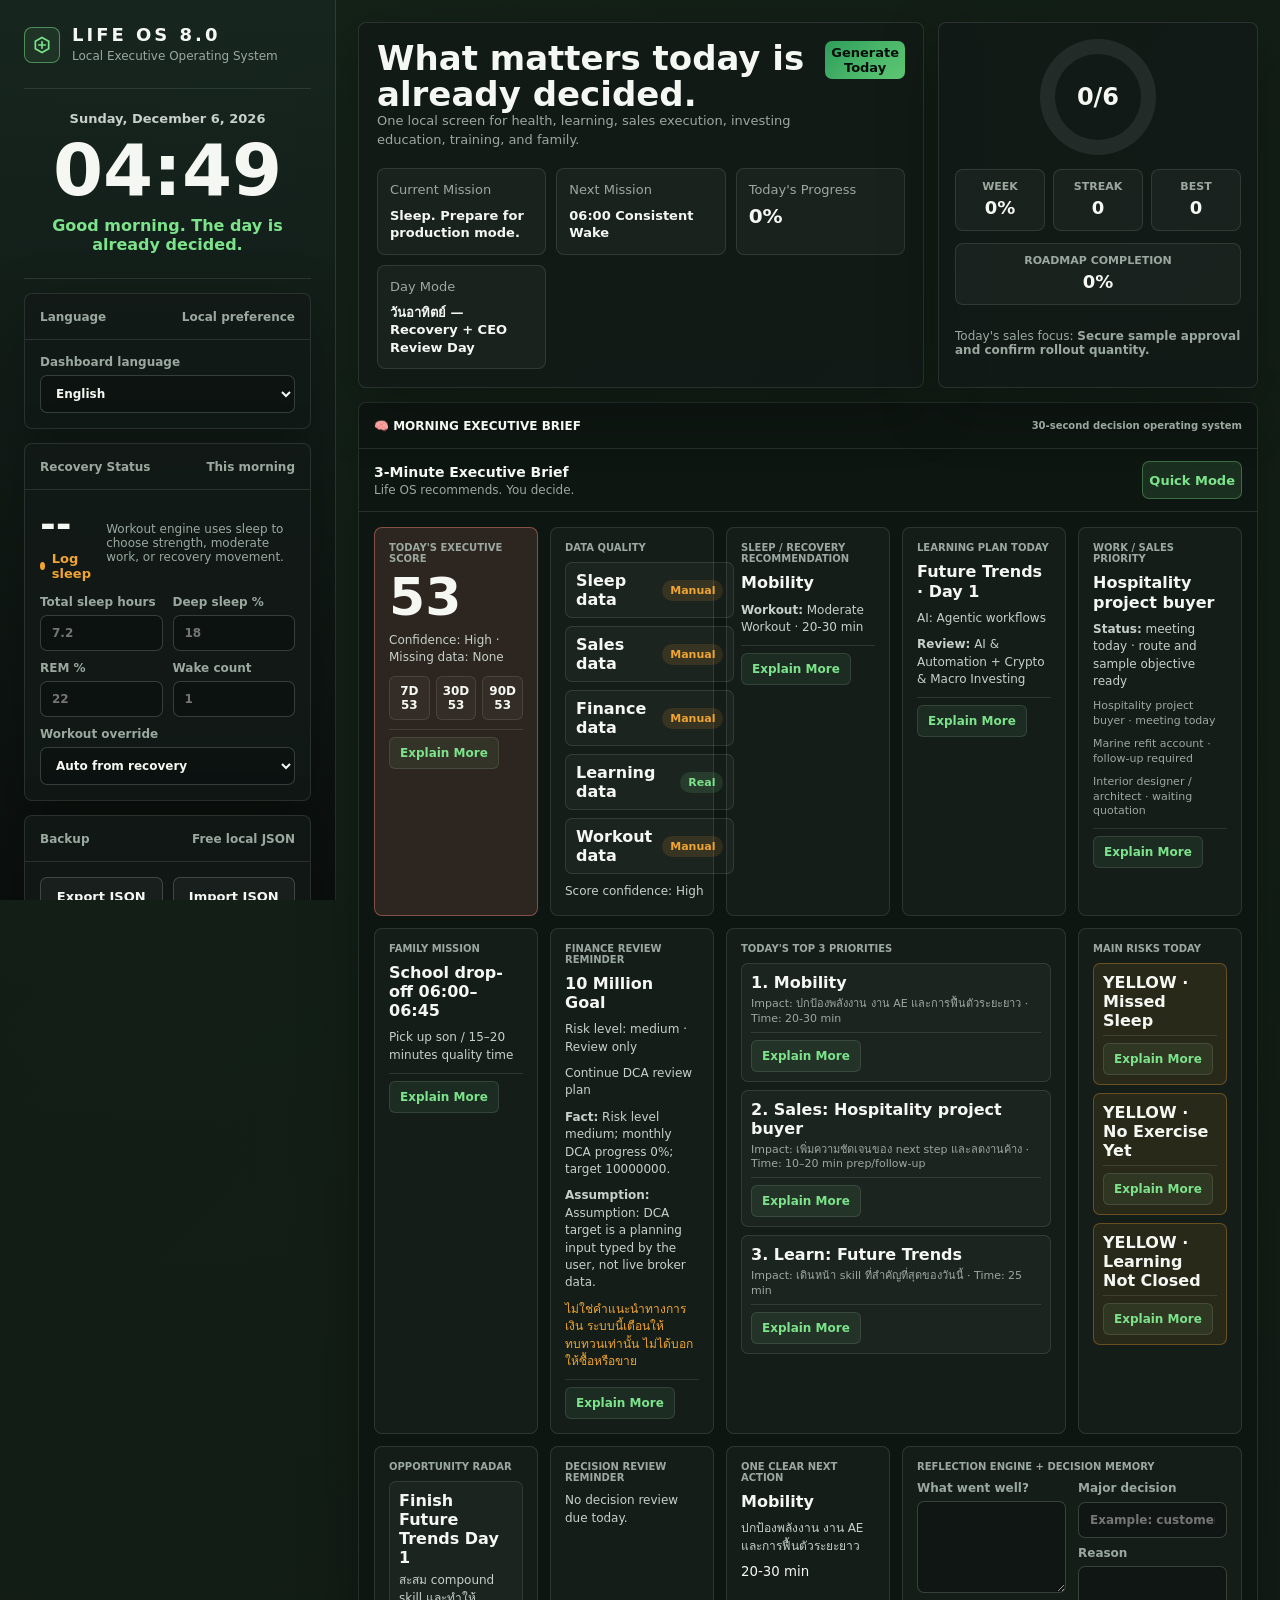
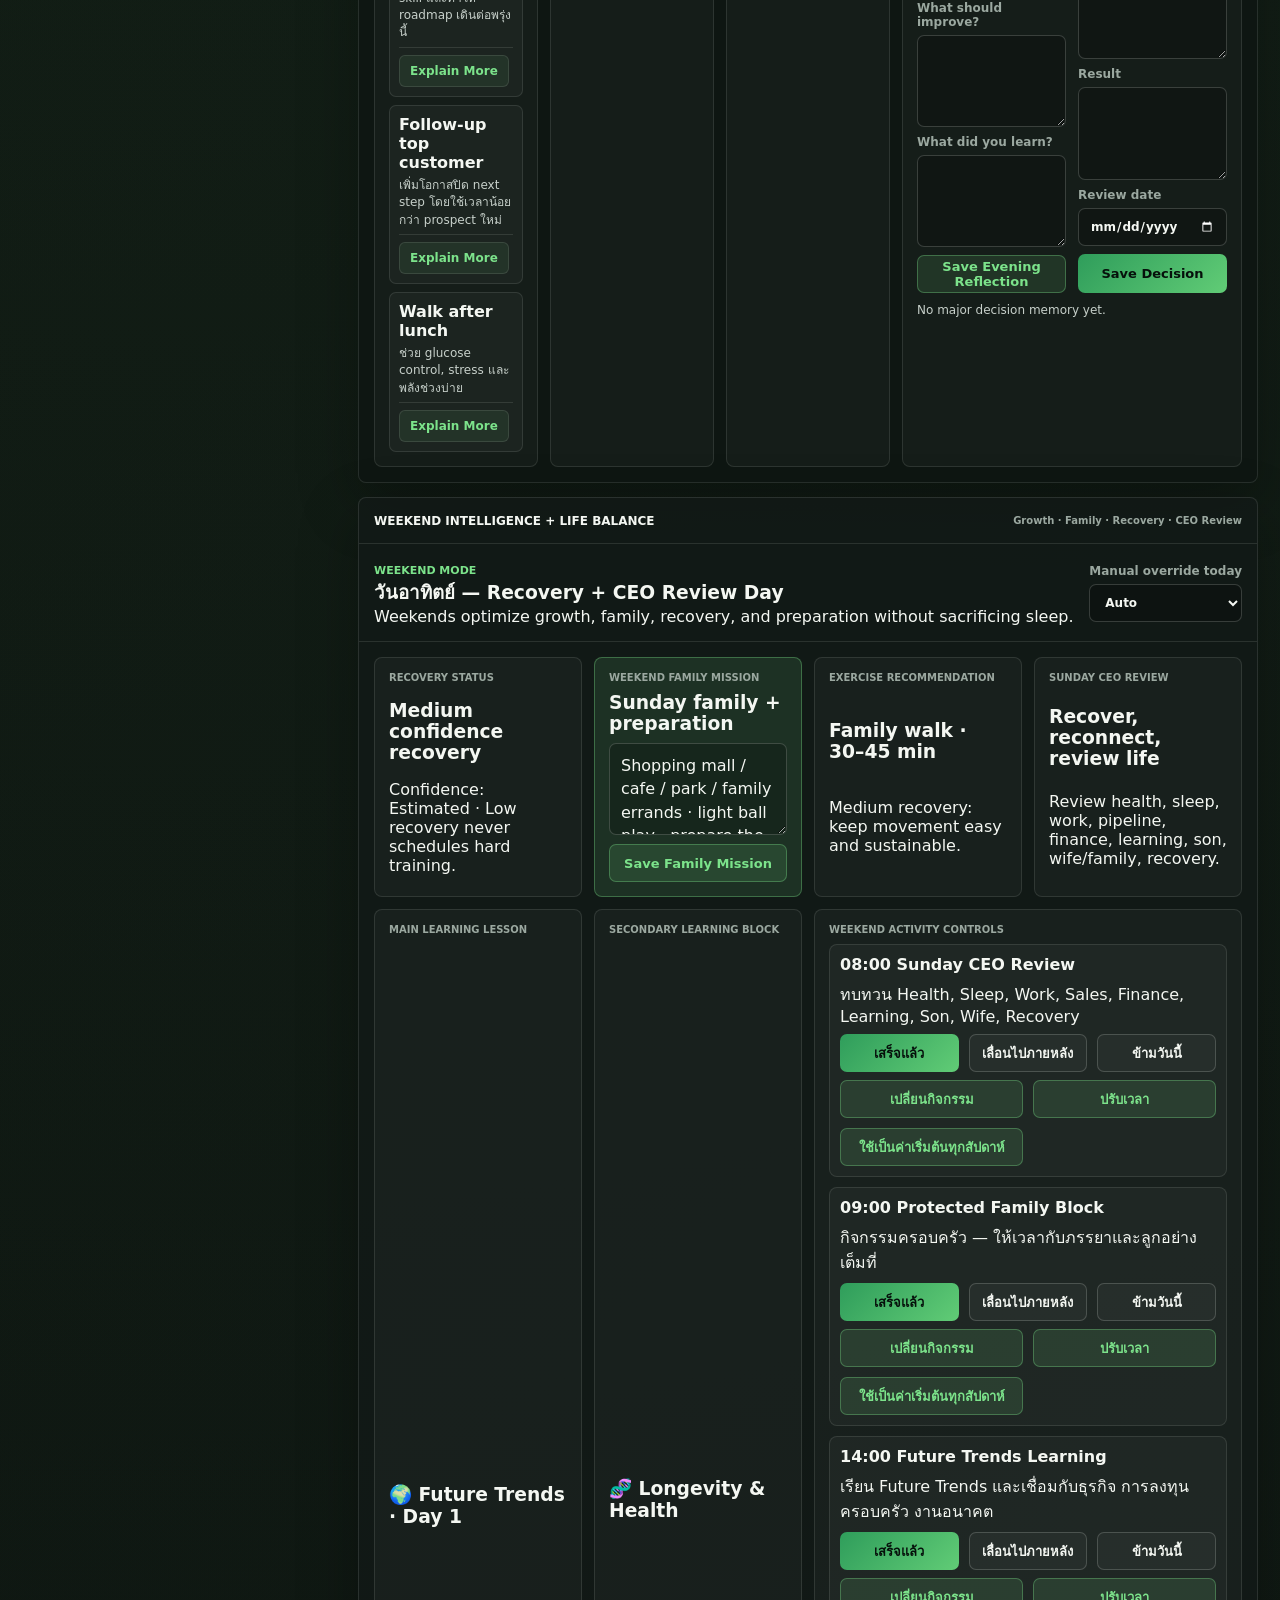
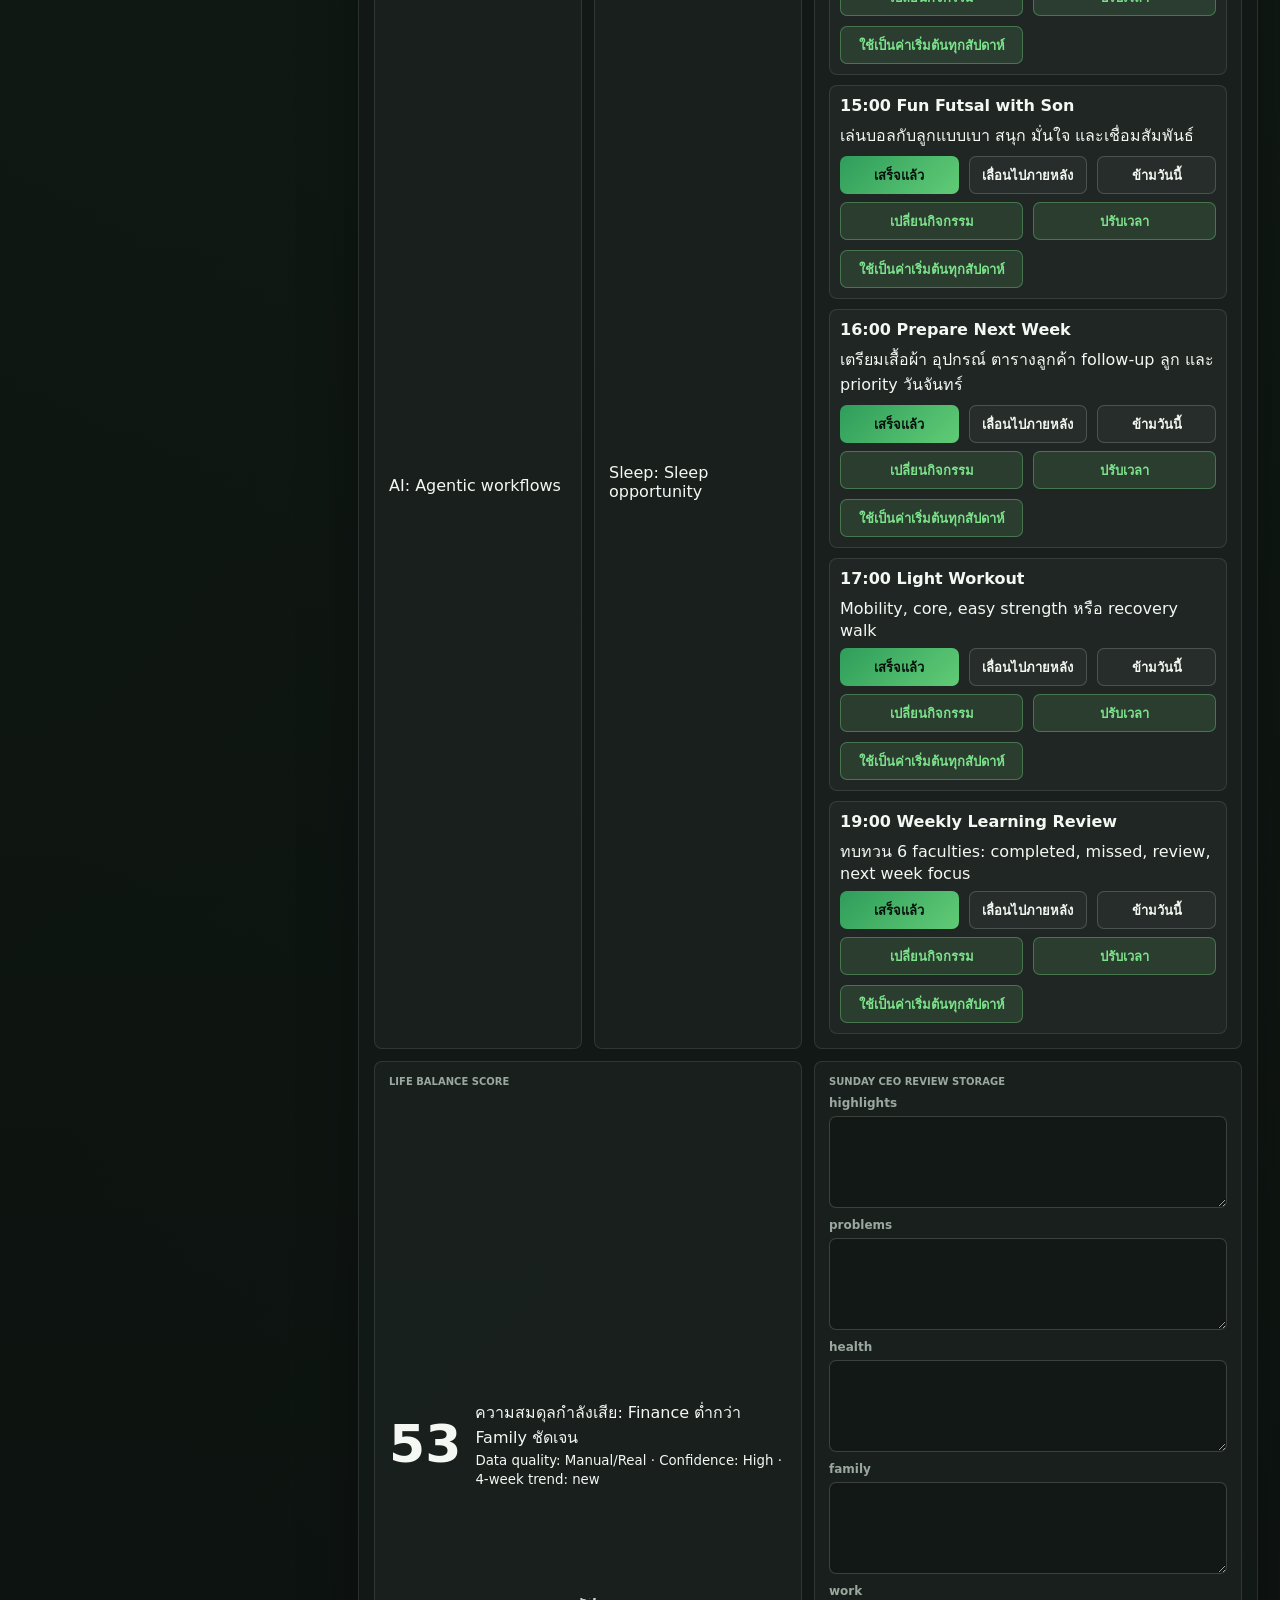
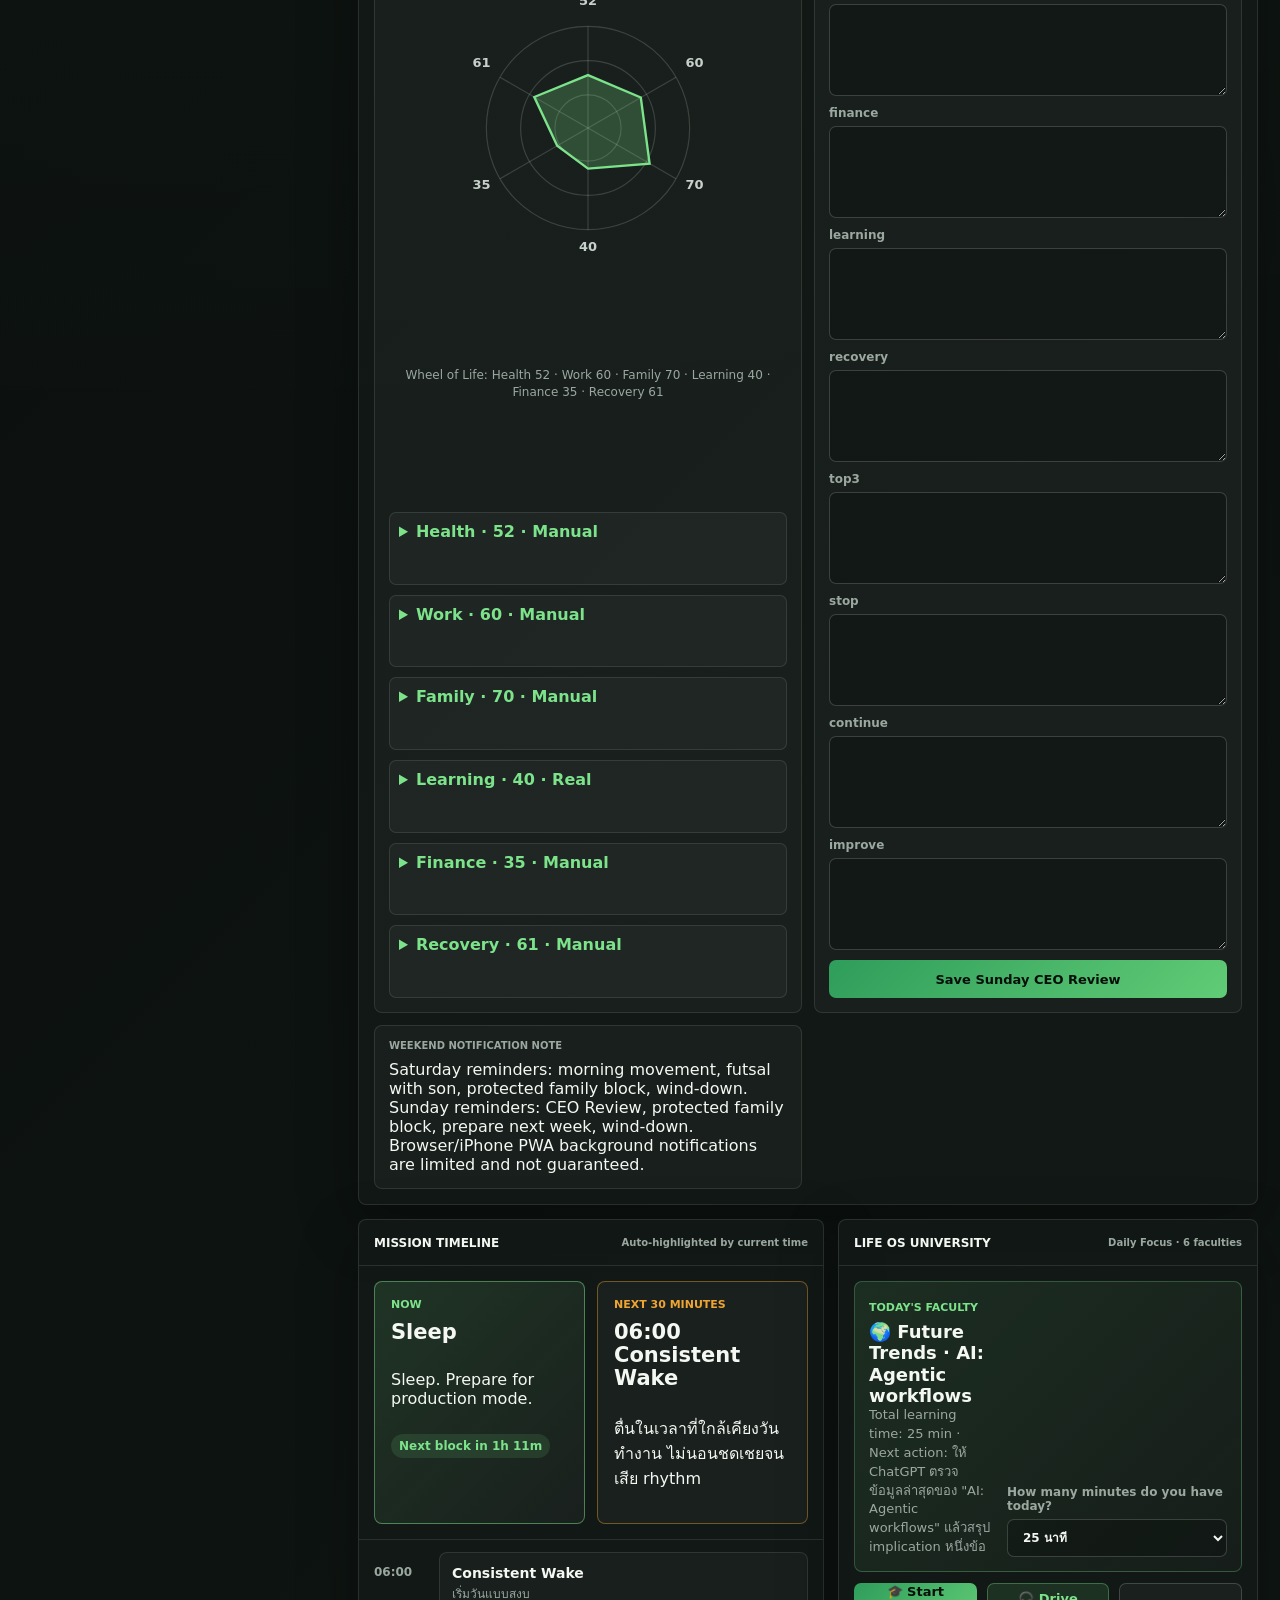
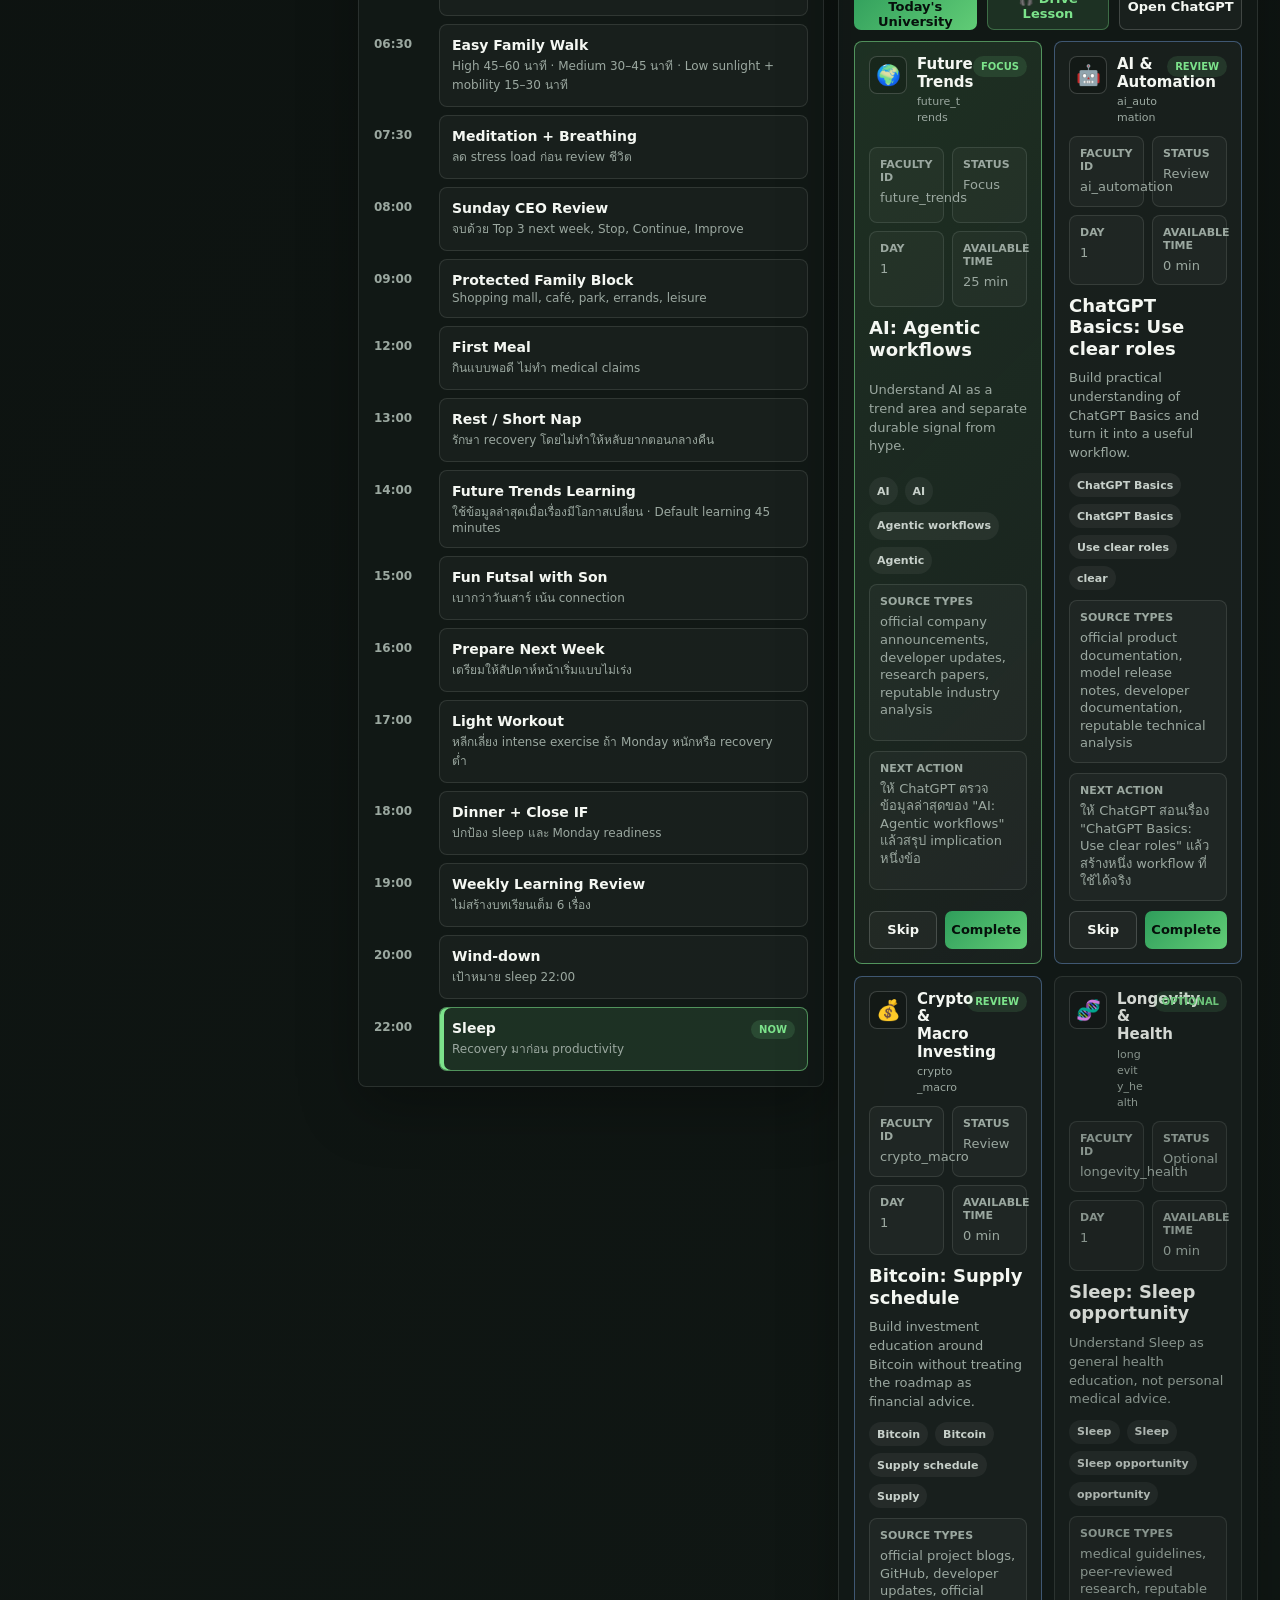
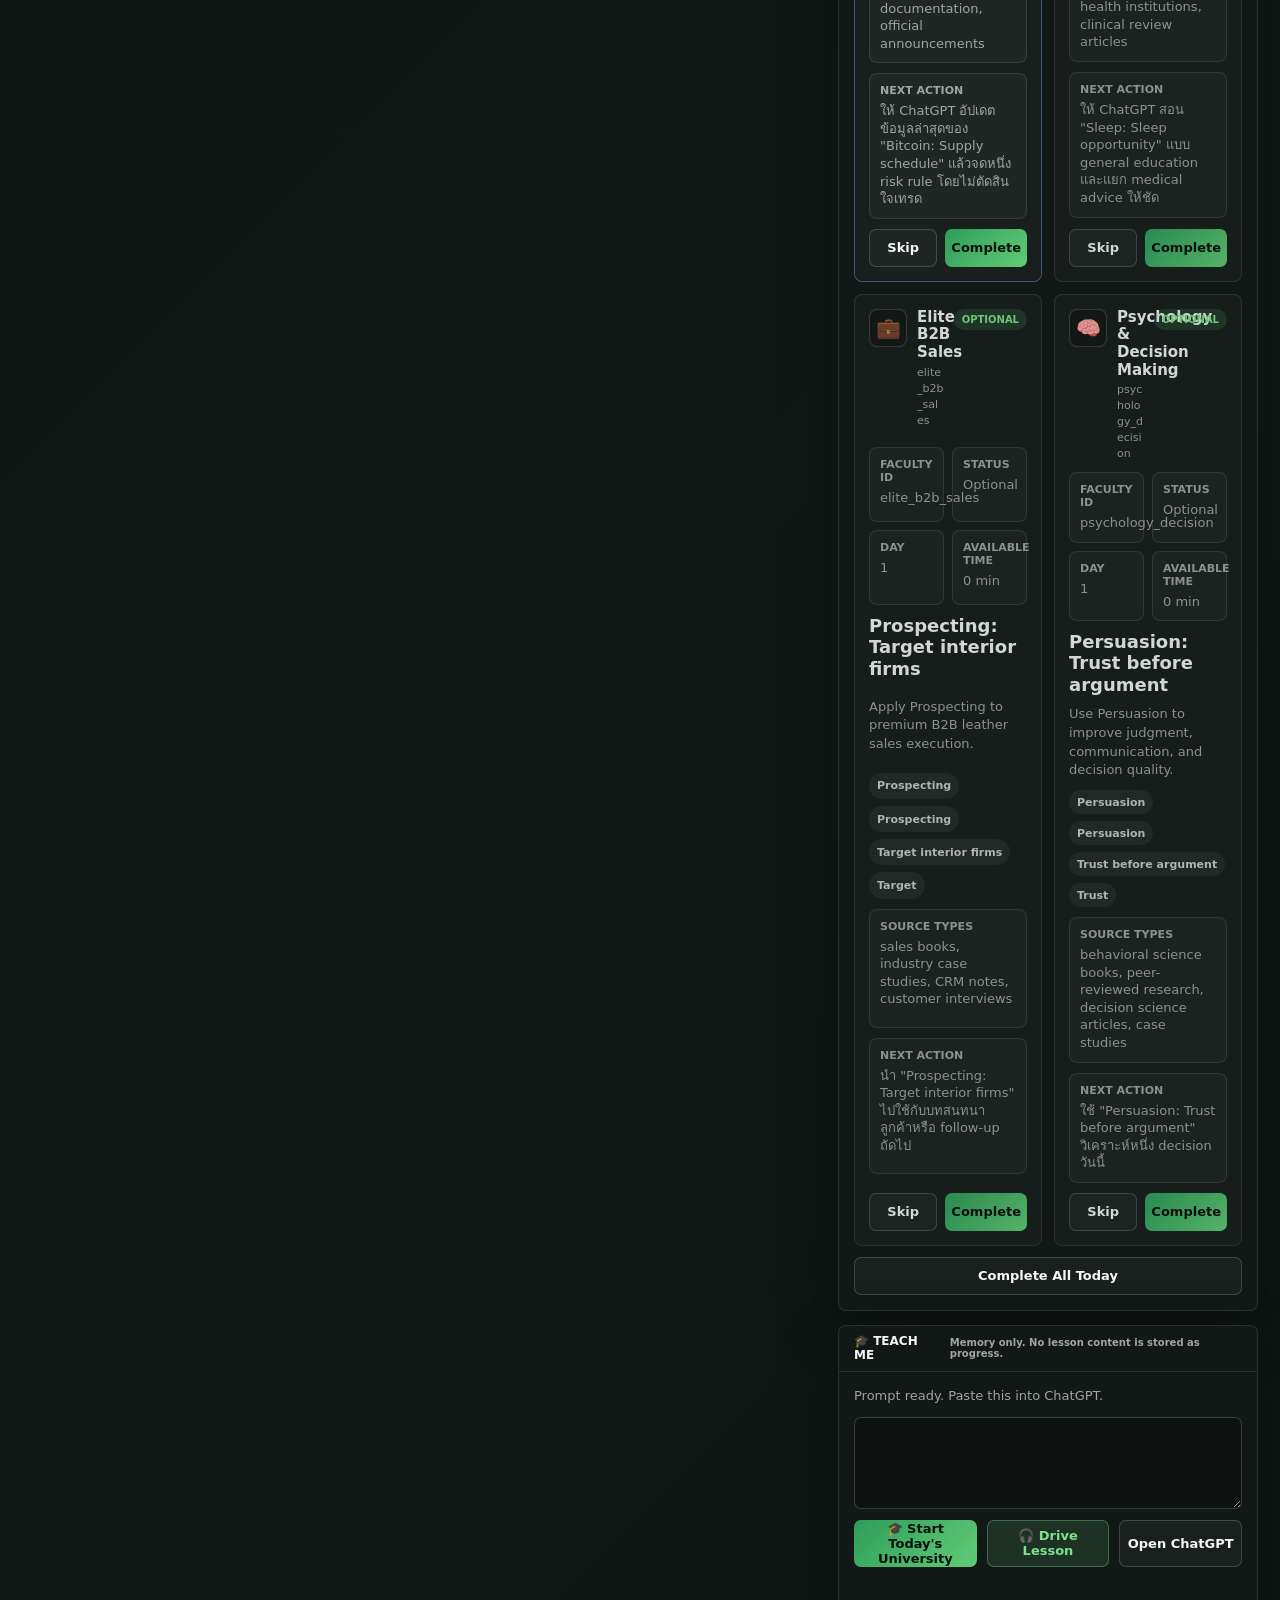
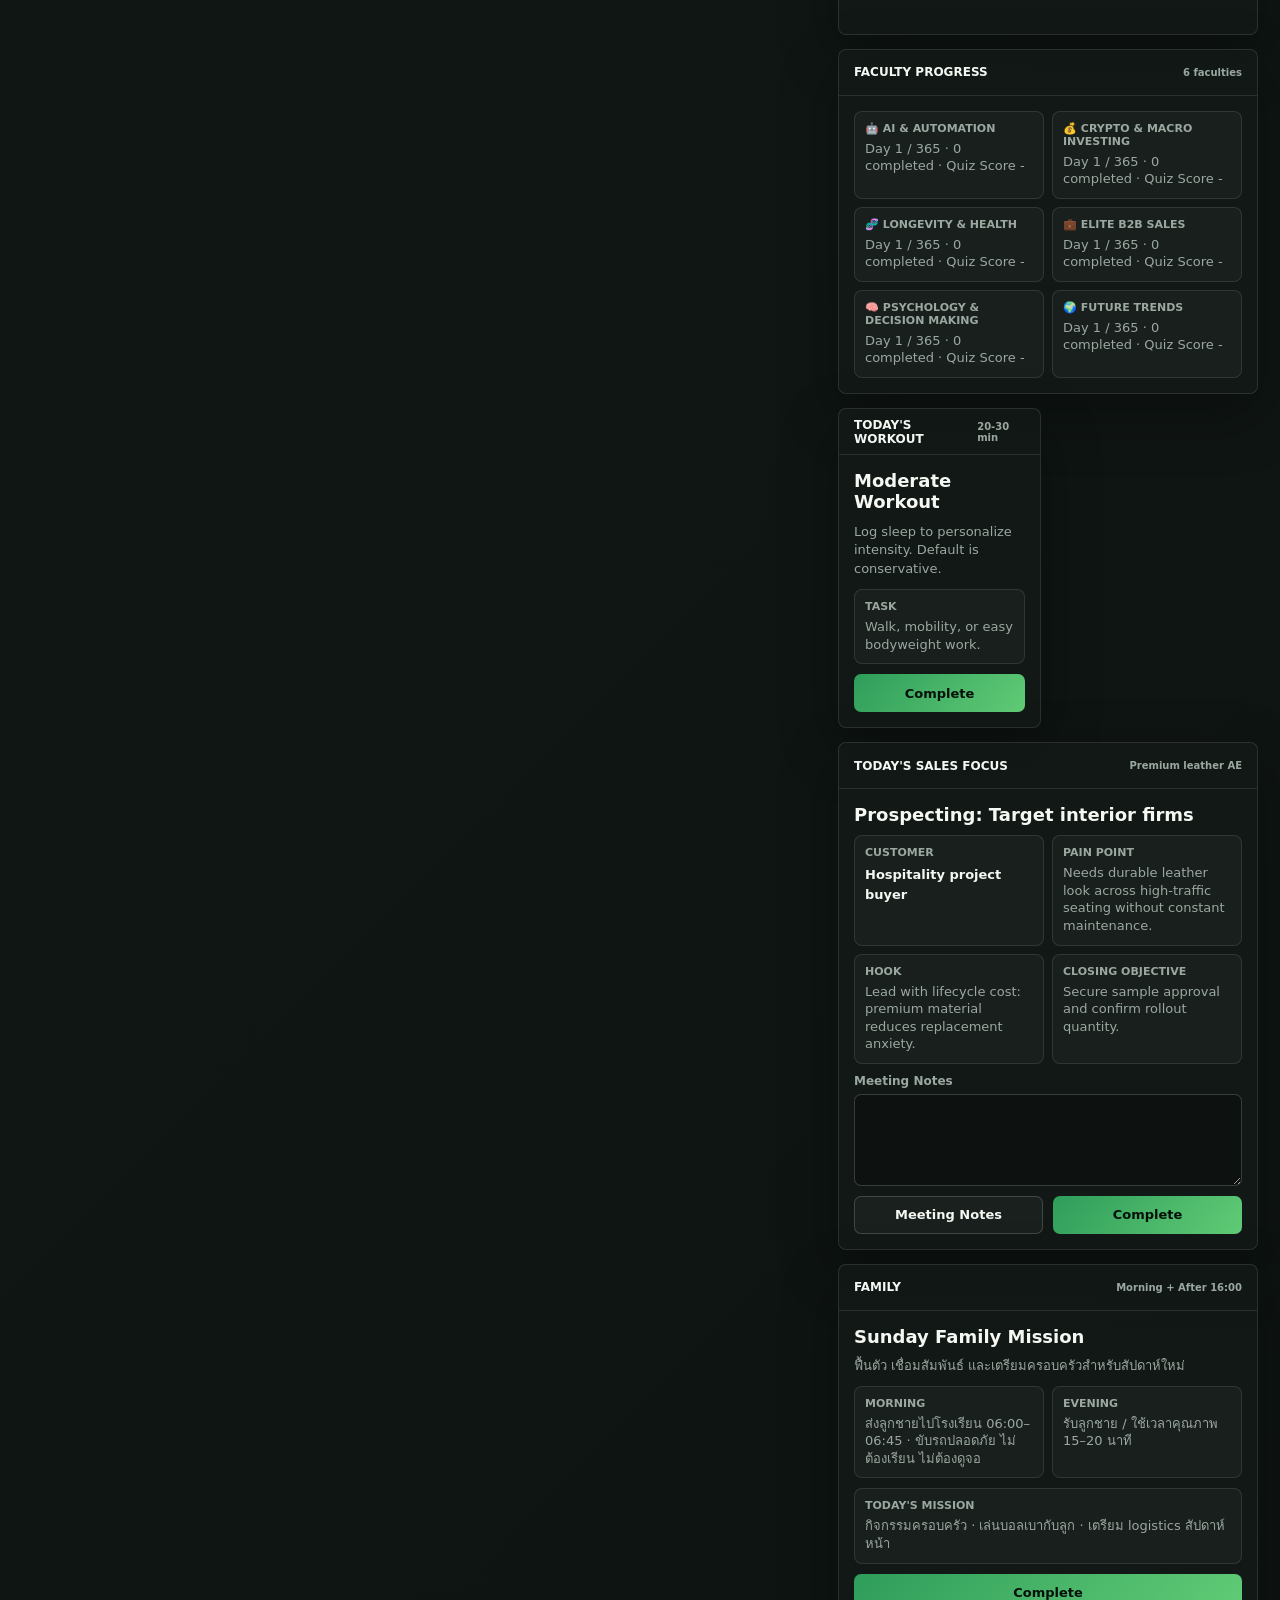
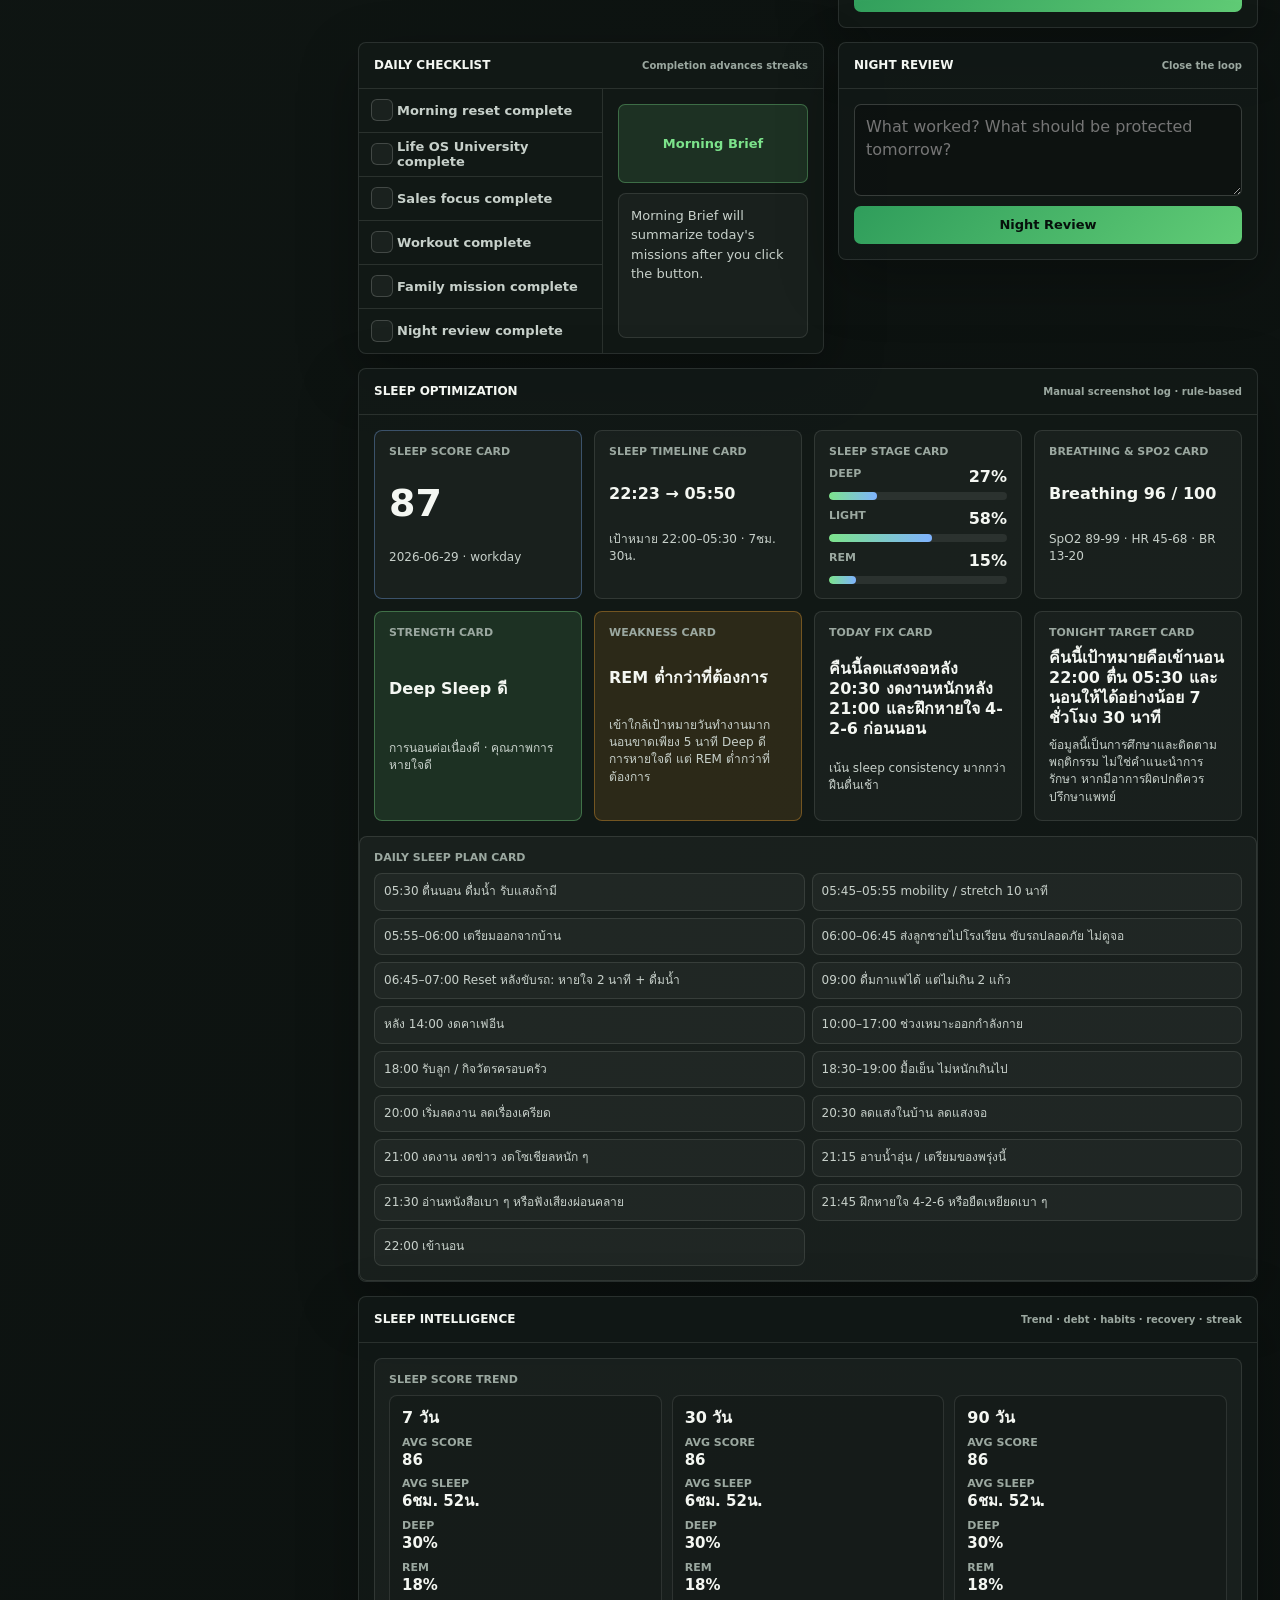
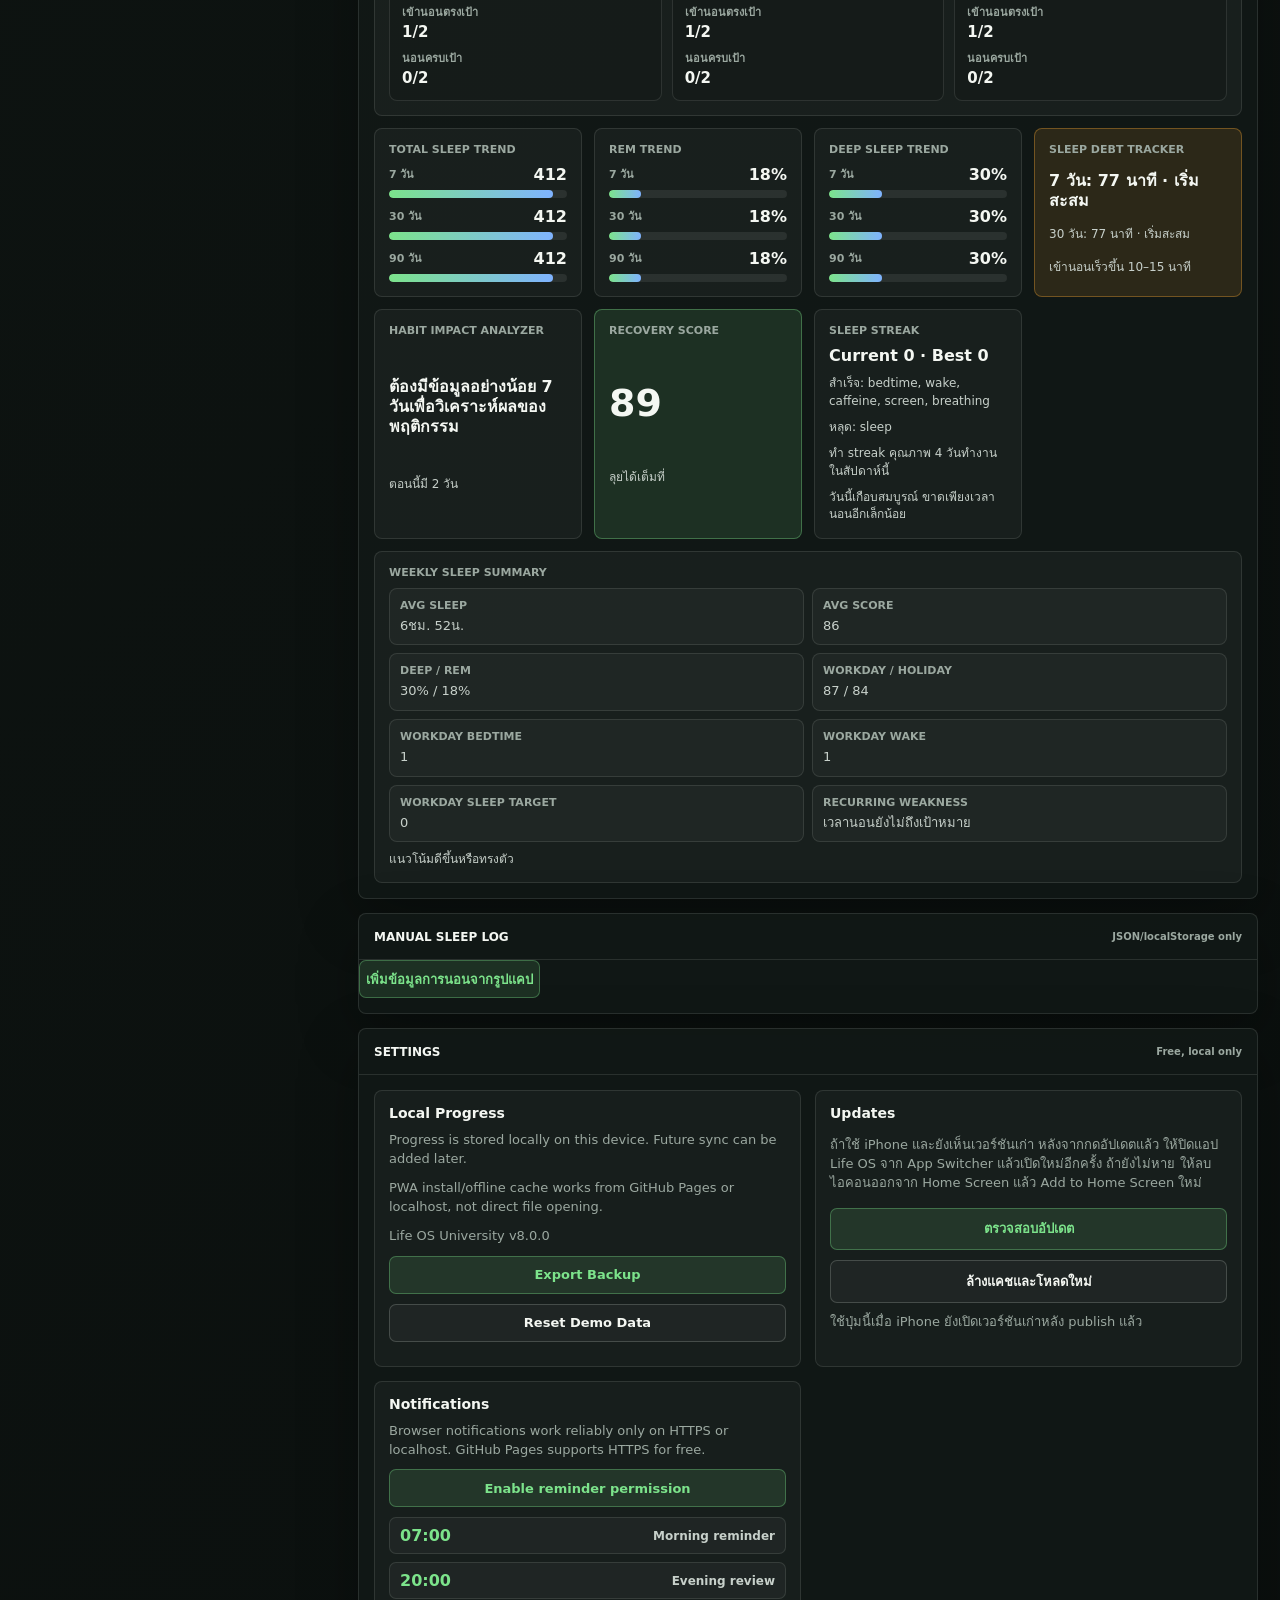
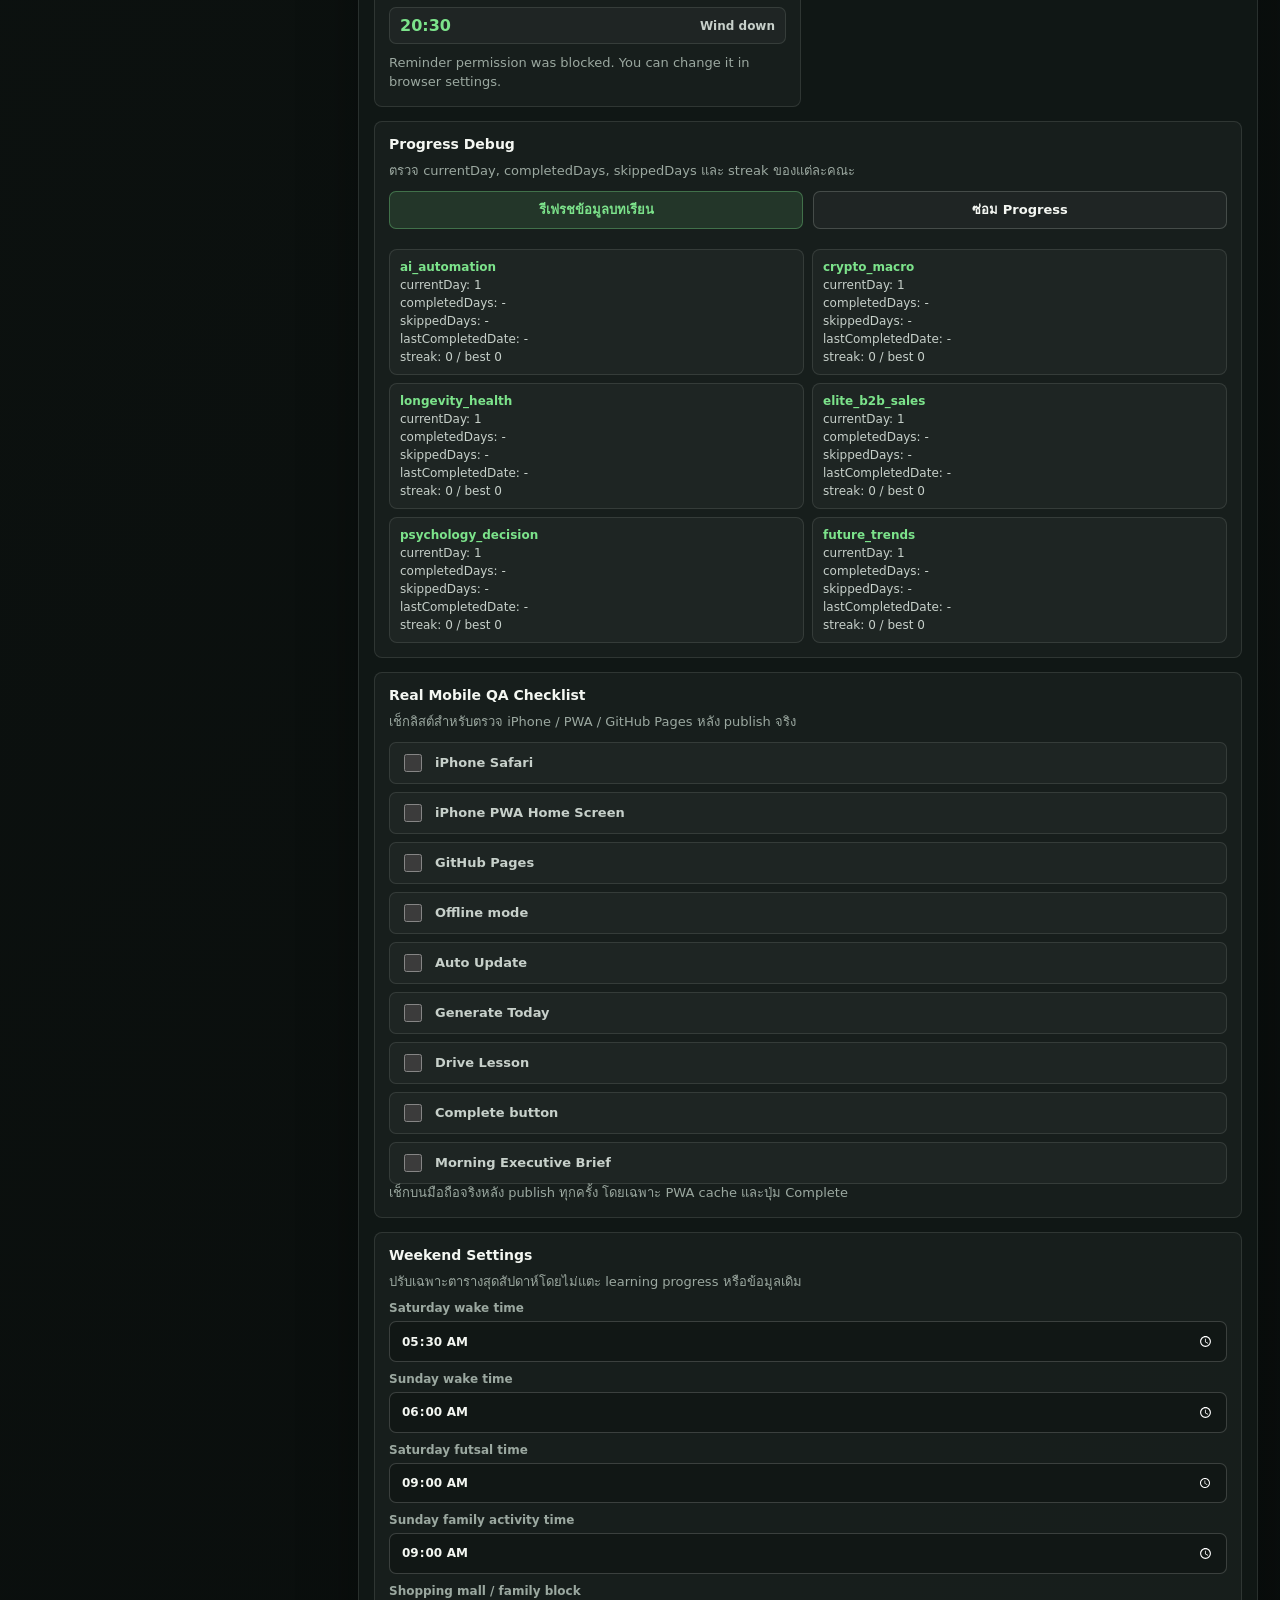
==== index.html @ 13fe34d0 "v8.0.0" ====
<!doctype html>
<html lang="en">
<head>
  <meta charset="utf-8">
  <meta name="viewport" content="width=device-width, initial-scale=1">
  <meta name="theme-color" content="#090d0c">
  <meta name="mobile-web-app-capable" content="yes">
  <meta name="apple-mobile-web-app-capable" content="yes">
  <meta name="apple-mobile-web-app-status-bar-style" content="black-translucent">
  <meta name="apple-mobile-web-app-title" content="Life OS">
  <title>Life OS University 8.0</title>
  <link rel="icon" href="data:image/svg+xml,%3Csvg xmlns='http://www.w3.org/2000/svg' viewBox='0 0 32 32'%3E%3Crect width='32' height='32' rx='7' fill='%23090d0c'/%3E%3Cpath d='M16 7l9 5v8l-9 5-9-5v-8l9-5z' fill='none' stroke='%237ce38b' stroke-width='2'/%3E%3Cpath d='M16 12v8M12 16h8' stroke='%237ce38b' stroke-width='2' stroke-linecap='round'/%3E%3C/svg%3E">
  <link rel="manifest" href="manifest.webmanifest">
  <link rel="apple-touch-icon" href="assets/icons/icon-192.png">
  <link rel="stylesheet" href="styles/main.css">
</head>
<body>
  <div class="update-banner hidden" id="updateBanner" role="status" aria-live="polite">
    <div>
      <strong data-i18n="updateAvailableTitle">มีเวอร์ชันใหม่ของ Life OS พร้อมใช้งาน</strong>
      <p id="updateBannerNotes">Life OS update is ready.</p>
    </div>
    <div class="update-actions">
      <button class="primary-btn" id="updateNowBtn" type="button" data-i18n="updateNow">อัปเดตตอนนี้</button>
      <button class="ghost-btn" id="updateLaterBtn" type="button" data-i18n="updateLater">ภายหลัง</button>
    </div>
  </div>

  <header class="mobile-topbar" aria-label="Mobile command bar">
    <a class="mobile-brand" href="#todayTop" aria-label="Life OS top">
      <strong id="mobileTime">--:--</strong>
      <span id="mobileStatus">Today Status</span>
    </a>
    <button class="primary-btn" id="mobileGenerateBtn" type="button" data-i18n="generateToday">Generate Today</button>
  </header>

  <div class="app">
    <aside class="sidebar">
      <div class="brand">
        <div class="mark" aria-hidden="true">
          <svg width="20" height="20" viewBox="0 0 24 24" fill="none">
            <path d="M12 3 20 7.5v9L12 21l-8-4.5v-9L12 3Z" stroke="currentColor" stroke-width="2"/>
            <path d="M12 8v8M8 12h8" stroke="currentColor" stroke-width="2" stroke-linecap="round"/>
          </svg>
        </div>
        <div>
          <h1>LIFE OS 8.0</h1>
          <span data-i18n="brandSubtitle">Local Executive Operating System</span>
        </div>
      </div>

      <section class="clock" aria-label="Current time">
        <div class="date" id="dateText">Today</div>
        <div class="time" id="timeText">--:--</div>
        <div class="greeting" id="greetingText">Good morning.</div>
      </section>

      <section class="side-card">
        <div class="card-head"><span data-i18n="languageTitle">Language</span><span data-i18n="localPreference">Local preference</span></div>
        <div class="side-body">
          <label><span data-i18n="languageLabel">Dashboard language</span>
            <select id="languageSelect">
              <option value="en">English</option>
              <option value="th">ไทย</option>
            </select>
          </label>
        </div>
      </section>

      <section class="side-card">
        <div class="card-head"><span data-i18n="recoveryStatus">Recovery Status</span><span data-i18n="thisMorning">This morning</span></div>
        <div class="side-body">
          <div class="recovery-grid">
            <div>
              <div class="score-xl"><span id="sleepScore">--</span><small id="sleepScoreSmall"></small></div>
              <strong id="recoveryLabel" class="status-dot unknown">Log sleep</strong>
            </div>
            <div class="small-muted" data-i18n="recoveryHelp">Workout engine uses sleep to choose strength, moderate work, or recovery movement.</div>
          </div>

          <form class="sleep-form" id="sleepForm">
            <label><span data-i18n="totalSleepHours">Total sleep hours</span>
              <input id="sleepHours" type="number" min="0" max="14" step="0.1" placeholder="7.2">
            </label>
            <label><span data-i18n="deepSleep">Deep sleep %</span>
              <input id="deepSleep" type="number" min="0" max="100" step="1" placeholder="18">
            </label>
            <label><span data-i18n="remSleep">REM %</span>
              <input id="remSleep" type="number" min="0" max="100" step="1" placeholder="22">
            </label>
            <label><span data-i18n="wakeCount">Wake count</span>
              <input id="wakeCount" type="number" min="0" max="20" step="1" placeholder="1">
            </label>
            <label class="wide"><span data-i18n="workoutOverride">Workout override</span>
              <select id="workoutOverride">
                <option value="auto" data-i18n="autoRecovery">Auto from recovery</option>
                <option value="high" data-i18n="forceStrength">Force strength</option>
                <option value="medium" data-i18n="forceModerate">Force moderate</option>
                <option value="poor" data-i18n="forceRecovery">Force recovery walk</option>
              </select>
            </label>
          </form>
        </div>
      </section>

      <section class="side-card">
        <div class="card-head"><span data-i18n="backup">Backup</span><span data-i18n="freeLocalJson">Free local JSON</span></div>
        <div class="side-body">
          <div class="backup-row">
            <button class="ghost-btn" id="exportBtn" type="button" data-i18n="exportJson">Export JSON</button>
            <button class="ghost-btn" id="importBtn" type="button" data-i18n="importJson">Import JSON</button>
          </div>
          <textarea id="backupBox" spellcheck="false" placeholder="Export appears here. Paste backup JSON here to import."></textarea>
        </div>
      </section>
    </aside>

    <main class="main" id="todayTop">
      <section class="top-shell" id="progressSection">
        <div class="panel hero-panel">
          <div class="hero-head">
            <div>
              <h2 data-i18n="heroTitle">What matters today is already decided.</h2>
              <p data-i18n="heroSubtitle">One local screen for health, learning, sales execution, investing education, training, and family.</p>
            </div>
            <button class="primary-btn" id="generateTodayBtn" type="button" data-i18n="generateToday">Generate Today</button>
          </div>

          <div class="mission-grid">
            <div class="metric">
              <p data-i18n="currentMission">Current Mission</p>
              <strong id="currentMission">Loading current mission</strong>
            </div>
            <div class="metric">
              <p data-i18n="nextMission">Next Mission</p>
              <strong id="nextMission">Loading next mission</strong>
            </div>
            <div class="metric">
              <p data-i18n="todaysProgress">Today's Progress</p>
              <b id="progressToday">0%</b>
            </div>
            <div class="metric">
              <p>Day Mode</p>
              <strong id="dayModeBadge">Production Mode</strong>
            </div>
          </div>
        </div>

        <div class="panel progress-panel">
          <div class="ring" id="progressRing" style="--progress:0deg"><strong id="dailyScore">0/8</strong></div>
          <div class="stat-strip">
            <div class="stat"><span data-i18n="week">Week</span><b id="weeklyScore">0%</b></div>
            <div class="stat"><span data-i18n="streak">Streak</span><b id="currentStreak">0</b></div>
            <div class="stat"><span data-i18n="best">Best</span><b id="longestStreak">0</b></div>
          </div>
          <div class="stat"><span data-i18n="roadmapCompletion">Roadmap Completion</span><b id="completionPct">0%</b></div>
          <p class="small-muted"><span data-i18n="todaysSalesFocusPrefix">Today's sales focus:</span> <strong id="todayFocus">Generate today to define the objective.</strong></p>
        </div>
      </section>

      <section class="executive-brief-section" id="executiveSection">
        <section class="panel executive-panel">
          <div class="panel-title">
            <span>🧠 Morning Executive Brief</span>
            <small>30-second decision operating system</small>
          </div>
          <div id="executiveBrief"></div>
        </section>
      </section>

      <section class="weekend-dashboard" id="weekendSection">
        <section class="panel wide">
          <div class="panel-title">
            <span>Weekend Intelligence + Life Balance</span>
            <small>Growth · Family · Recovery · CEO Review</small>
          </div>
          <div id="weekendDashboard"></div>
        </section>
      </section>

      <section class="grid" id="nowSection">
        <section class="panel">
          <div class="panel-title"><span data-i18n="missionTimeline">Mission Timeline</span><small data-i18n="autoHighlighted">Auto-highlighted by current time</small></div>
          <div class="now-next">
          <article class="action-tile now">
              <span class="eyebrow" data-i18n="now">NOW</span>
              <b id="nowTitle">Loading current block</b>
              <p id="nowDetail">The dashboard updates every minute.</p>
              <span class="countdown" id="nowCountdown">Next block soon</span>
            </article>
            <article class="action-tile next">
              <span class="eyebrow" data-i18n="next30">NEXT 30 MINUTES</span>
              <b id="nextTitle">Loading next task</b>
              <p id="nextDetail">Upcoming transition appears here.</p>
            </article>
          </div>
          <div class="schedule" id="scheduleList"></div>
        </section>

        <section class="modules" id="learnSection">
          <article class="panel lesson-card wide" id="universityCard"></article>
          <article class="panel lesson-card wide" id="teachMeCard"></article>
          <article class="panel lesson-card wide" id="facultiesCard"></article>
          <article class="panel workout-card" id="workoutCard"></article>
          <article class="panel sales-card wide" id="salesCard"></article>
          <article class="panel family-card wide" id="familyCard"></article>
        </section>
      </section>

      <section class="grid" style="margin-top:14px">
        <section class="panel">
          <div class="panel-title"><span data-i18n="dailyChecklist">Daily Checklist</span><small data-i18n="completionAdvances">Completion advances streaks</small></div>
          <div class="checklist">
            <div class="checks" id="checklist"></div>
            <div class="review-panel">
              <button class="soft-btn" id="morningBriefBtn" type="button" data-i18n="morningBrief">Morning Brief</button>
              <div class="brief-output" id="briefOutput"></div>
            </div>
          </div>
        </section>

        <section class="panel">
          <div class="panel-title"><span data-i18n="nightReview">Night Review</span><small data-i18n="closeLoop">Close the loop</small></div>
          <div class="review-panel">
            <textarea id="nightReviewText" placeholder="What worked? What should be protected tomorrow?"></textarea>
            <button class="primary-btn" id="nightReviewBtn" type="button" data-i18n="nightReview">Night Review</button>
          </div>
        </section>
      </section>

      <section class="sleep-dashboard" id="sleepSection">
        <section class="panel sleep-panel wide">
          <div class="panel-title">
            <span>Sleep Optimization</span>
            <small>Manual screenshot log · rule-based</small>
          </div>
          <div id="sleepOptimization"></div>
        </section>

        <section class="panel sleep-panel wide">
          <div class="panel-title">
            <span>Sleep Intelligence</span>
            <small>Trend · debt · habits · recovery · streak</small>
          </div>
          <div id="sleepIntelligence"></div>
        </section>

        <section class="panel sleep-panel wide">
          <div class="panel-title">
            <span>Manual Sleep Log</span>
            <small>JSON/localStorage only</small>
          </div>
          <button class="soft-btn" id="toggleSleepLogForm" type="button">เพิ่มข้อมูลการนอนจากรูปแคป</button>
          <div id="sleepLogFormWrap" class="sleep-log-form-wrap"></div>
        </section>
      </section>

      <section class="grid settings-grid-wrap" id="settingsSection">
        <section class="panel">
          <div class="panel-title"><span data-i18n="settings">Settings</span><small data-i18n="freeLocalOnly">Free, local only</small></div>
          <div class="settings-grid">
            <div class="setting-card">
              <strong data-i18n="localProgress">Local Progress</strong>
              <p data-i18n="localProgressNote">Progress is stored locally on this device. Future sync can be added later.</p>
              <p class="small-muted" id="pwaStatus">PWA status will appear here.</p>
              <p class="small-muted" id="appVersionText">Life OS University v--</p>
              <button class="soft-btn" id="exportLocalStorageBtn" type="button">Export Backup</button>
              <button class="ghost-btn" id="resetDemoDataBtn" type="button">Reset Demo Data</button>
              <p class="small-muted" id="settingsActionStatus"></p>
            </div>
            <div class="setting-card">
              <strong data-i18n="updates">Updates</strong>
              <p data-i18n="iphoneUpdateHelp">ถ้าใช้ iPhone และยังเห็นเวอร์ชันเก่า หลังจากกดอัปเดตแล้ว ให้ปิดแอป Life OS จาก App Switcher แล้วเปิดใหม่อีกครั้ง ถ้ายังไม่หาย ให้ลบไอคอนออกจาก Home Screen แล้ว Add to Home Screen ใหม่</p>
              <button class="soft-btn" id="checkUpdateBtn" type="button" data-i18n="checkUpdates">ตรวจสอบอัปเดต</button>
              <button class="ghost-btn" id="forceFreshBtn" type="button" data-i18n="forceFreshReload">ล้างแคชและโหลดใหม่</button>
              <p class="small-muted" data-i18n="forceFreshHint">ใช้ปุ่มนี้เมื่อ iPhone ยังเปิดเวอร์ชันเก่าหลัง publish แล้ว</p>
              <p class="small-muted" id="updateStatusText"></p>
            </div>
            <div class="setting-card">
              <strong data-i18n="notifications">Notifications</strong>
              <p data-i18n="notificationHttpsNote">Browser notifications work reliably only on HTTPS or localhost. GitHub Pages supports HTTPS for free.</p>
              <button class="soft-btn" id="notificationPermissionBtn" type="button" data-i18n="enableReminderPermission">Enable reminder permission</button>
              <div class="notification-times">
                <span><b>07:00</b> <em data-i18n="morningReminder">Morning reminder</em></span>
                <span><b>20:00</b> <em data-i18n="eveningReviewReminder">Evening review</em></span>
                <span><b>20:30</b> <em data-i18n="windDownReminder">Wind down</em></span>
              </div>
              <p class="small-muted" id="notificationStatus"></p>
            </div>
            <div class="setting-card progress-debug-card">
              <strong>Progress Debug</strong>
              <p class="small-muted">ตรวจ currentDay, completedDays, skippedDays และ streak ของแต่ละคณะ</p>
              <div class="button-row">
                <button class="soft-btn" id="refreshLessonDataBtn" type="button">รีเฟรชข้อมูลบทเรียน</button>
                <button class="ghost-btn" id="repairProgressBtn" type="button">ซ่อม Progress</button>
              </div>
              <div id="progressDebug"></div>
            </div>
            <div class="setting-card mobile-qa-card wide">
              <strong>Real Mobile QA Checklist</strong>
              <p class="small-muted">เช็กลิสต์สำหรับตรวจ iPhone / PWA / GitHub Pages หลัง publish จริง</p>
              <div id="mobileQaChecklist"></div>
            </div>
            <div class="setting-card weekend-settings-card wide">
              <strong>Weekend Settings</strong>
              <p class="small-muted">ปรับเฉพาะตารางสุดสัปดาห์โดยไม่แตะ learning progress หรือข้อมูลเดิม</p>
              <div id="weekendSettings"></div>
            </div>
          </div>
        </section>
      </section>
    </main>
  </div>

  <nav class="mobile-bottom-nav" aria-label="Mobile navigation">
    <a href="#nowSection" data-i18n="navNow">Now</a>
    <a href="#executiveSection">Brief</a>
    <a href="#weekendSection">Balance</a>
    <a href="#learnSection" data-i18n="navLearn">Learn</a>
    <a href="#workoutCard" data-i18n="navWorkout">Workout</a>
    <a href="#familyCard" data-i18n="navFamily">Family</a>
    <a href="#sleepSection">Sleep</a>
    <a href="#settingsSection" data-i18n="settings">Settings</a>
  </nav>

  <script src="src/roadmaps.generated.js"></script>
  <script src="src/sleep.js"></script>
  <script src="src/storage.js"></script>
  <script src="src/engine.js"></script>
  <script src="src/app.js"></script>
</body>
</html>
---- styles/main.css ----
:root {
  --bg: #090d0c;
  --bg-2: #0f1613;
  --panel: #121a17;
  --panel-2: #17211d;
  --panel-3: #1d2924;
  --line: rgba(222, 231, 223, .12);
  --line-strong: rgba(222, 231, 223, .2);
  --text: #f4f7f2;
  --muted: #9ba8a0;
  --soft: #c7d0ca;
  --green: #7ce38b;
  --green-2: #2f9d5b;
  --green-soft: rgba(124, 227, 139, .12);
  --amber: #f0a532;
  --amber-soft: rgba(240, 165, 50, .12);
  --red: #ff8c7f;
  --red-soft: rgba(255, 140, 127, .13);
  --blue: #7fb3ff;
  --radius: 8px;
  --shadow: 0 20px 60px rgba(0, 0, 0, .28);
  --sidebar: 336px;
}

* {
  box-sizing: border-box;
}

html {
  color-scheme: dark;
  scroll-behavior: smooth;
}

body {
  margin: 0;
  min-height: 100vh;
  background:
    radial-gradient(circle at 15% 0%, rgba(124, 227, 139, .11), transparent 32%),
    linear-gradient(135deg, #070a09 0%, #101714 52%, #090d0c 100%);
  color: var(--text);
  font-family: Inter, ui-sans-serif, system-ui, -apple-system, BlinkMacSystemFont, "Segoe UI", sans-serif;
  letter-spacing: 0;
}

button,
input,
textarea,
select {
  font: inherit;
}

button {
  border: 0;
  cursor: pointer;
  touch-action: manipulation;
}

button:focus-visible,
input:focus,
textarea:focus,
select:focus {
  outline: 2px solid rgba(124, 227, 139, .85);
  outline-offset: 2px;
}

.app {
  display: grid;
  grid-template-columns: var(--sidebar) minmax(0, 1fr);
  min-height: 100vh;
}

.mobile-topbar,
.mobile-bottom-nav {
  display: none;
}

.hidden {
  display: none !important;
}

.update-banner {
  position: fixed;
  right: 16px;
  bottom: 16px;
  left: calc(var(--sidebar) + 16px);
  z-index: 80;
  display: grid;
  grid-template-columns: minmax(0, 1fr) auto;
  gap: 14px;
  align-items: center;
  padding: 14px;
  border: 1px solid rgba(124, 227, 139, .45);
  border-radius: var(--radius);
  background: rgba(12, 19, 16, .96);
  box-shadow: var(--shadow);
  backdrop-filter: blur(18px);
}

.update-banner strong {
  display: block;
  font-size: 14px;
}

.update-banner p {
  margin: 4px 0 0;
  color: var(--muted);
  font-size: 12px;
  line-height: 1.45;
}

.update-actions {
  display: grid;
  grid-template-columns: auto auto;
  gap: 8px;
}

.mobile-brand {
  min-width: 0;
  display: grid;
  gap: 2px;
  color: var(--text);
  text-decoration: none;
}

.mobile-brand strong {
  font-size: 20px;
  line-height: 1;
  font-variant-numeric: tabular-nums;
}

.mobile-brand span {
  overflow: hidden;
  color: var(--muted);
  font-size: 11px;
  font-weight: 800;
  text-overflow: ellipsis;
  white-space: nowrap;
}

.sidebar {
  position: sticky;
  top: 0;
  height: 100vh;
  overflow: auto;
  padding: 26px 24px;
  background: linear-gradient(180deg, rgba(24, 38, 32, .96), rgba(11, 15, 14, .96));
  border-right: 1px solid var(--line);
}

.brand {
  display: flex;
  align-items: center;
  gap: 12px;
  margin-bottom: 24px;
}

.mark {
  width: 36px;
  height: 36px;
  display: grid;
  place-items: center;
  border: 1px solid rgba(124, 227, 139, .52);
  color: var(--green);
  border-radius: var(--radius);
  background: rgba(124, 227, 139, .08);
}

.brand h1 {
  margin: 0;
  font-size: 18px;
  line-height: 1.05;
  letter-spacing: 3px;
}

.brand span,
.small-muted {
  color: var(--muted);
  font-size: 12px;
}

.clock {
  padding: 22px 0 24px;
  text-align: center;
  border-top: 1px solid var(--line);
  border-bottom: 1px solid var(--line);
}

.date {
  color: var(--soft);
  font-size: 13px;
  font-weight: 700;
}

.time {
  margin-top: 10px;
  font-size: clamp(52px, 6vw, 72px);
  line-height: .95;
  font-weight: 820;
  font-variant-numeric: tabular-nums;
}

.greeting {
  margin-top: 12px;
  color: var(--green);
  font-weight: 800;
}

.side-card,
.panel {
  border: 1px solid var(--line);
  border-radius: var(--radius);
  background: rgba(18, 26, 23, .84);
  box-shadow: var(--shadow);
  overflow: hidden;
}

.side-card {
  margin-top: 14px;
}

.card-head,
.panel-title {
  min-height: 46px;
  padding: 0 15px;
  display: flex;
  align-items: center;
  justify-content: space-between;
  gap: 12px;
  border-bottom: 1px solid var(--line);
  color: var(--text);
  font-size: 12px;
  font-weight: 850;
  text-transform: uppercase;
}

.card-head span,
.panel-title small {
  color: var(--muted);
  font-weight: 700;
  text-transform: none;
}

.side-body,
.module-body {
  padding: 15px;
}

.recovery-grid {
  display: grid;
  grid-template-columns: 1fr auto;
  gap: 12px;
  align-items: center;
}

.score-xl {
  font-size: 38px;
  line-height: 1;
  font-weight: 850;
  font-variant-numeric: tabular-nums;
}

.score-xl small {
  color: var(--muted);
  font-size: 14px;
}

.status-dot {
  display: inline-flex;
  align-items: center;
  gap: 7px;
  margin-top: 8px;
  color: var(--green);
  font-size: 13px;
  font-weight: 800;
}

.status-dot::before {
  content: "";
  width: 8px;
  height: 8px;
  border-radius: 50%;
  background: currentColor;
}

.status-dot.poor {
  color: var(--red);
}

.status-dot.medium,
.status-dot.unknown {
  color: var(--amber);
}

.sleep-form {
  display: grid;
  grid-template-columns: 1fr 1fr;
  gap: 10px;
  margin-top: 14px;
}

label {
  display: grid;
  gap: 6px;
  color: var(--muted);
  font-size: 12px;
  font-weight: 700;
}

input,
textarea,
select {
  width: 100%;
  border: 1px solid var(--line-strong);
  border-radius: 7px;
  background: rgba(0, 0, 0, .22);
  color: var(--text);
  padding: 10px 11px;
}

textarea {
  min-height: 92px;
  resize: vertical;
  line-height: 1.45;
}

.backup-row,
.button-row {
  display: grid;
  grid-template-columns: 1fr 1fr;
  gap: 10px;
}

.button-row.three {
  grid-template-columns: repeat(3, 1fr);
}

.backup-row + textarea {
  margin-top: 10px;
}

.btn,
.ghost-btn,
.primary-btn,
.soft-btn,
.danger-btn {
  min-height: 38px;
  border-radius: 7px;
  font-size: 13px;
  font-weight: 850;
  transition: transform .16s ease, border-color .16s ease, background .16s ease;
}

.btn:hover,
.ghost-btn:hover,
.primary-btn:hover,
.soft-btn:hover,
.danger-btn:hover {
  transform: translateY(-1px);
}

.primary-btn {
  background: linear-gradient(135deg, var(--green-2), #61cc76);
  color: #06100b;
}

.soft-btn {
  border: 1px solid rgba(124, 227, 139, .34);
  background: var(--green-soft);
  color: var(--green);
}

.ghost-btn,
.btn {
  border: 1px solid var(--line-strong);
  background: rgba(255, 255, 255, .035);
  color: var(--text);
}

.danger-btn {
  border: 1px solid rgba(255, 140, 127, .34);
  background: var(--red-soft);
  color: var(--red);
}

.link-btn {
  min-height: 38px;
  display: grid;
  place-items: center;
  border-radius: 7px;
  border: 1px solid var(--line-strong);
  background: rgba(255, 255, 255, .035);
  color: var(--text);
  font-size: 13px;
  font-weight: 850;
  text-align: center;
  text-decoration: none;
}

.notice {
  padding: 10px 12px;
  border-radius: var(--radius);
  border: 1px solid var(--line);
  background: rgba(255, 255, 255, .035);
  color: var(--soft);
  font-size: 13px;
  line-height: 1.45;
}

.notice.good {
  border-color: rgba(124, 227, 139, .34);
  background: var(--green-soft);
  color: var(--green);
}

.notice.warn {
  border-color: rgba(240, 165, 50, .38);
  background: var(--amber-soft);
  color: var(--amber);
}

.main {
  padding: 22px;
}

.top-shell {
  display: grid;
  grid-template-columns: minmax(0, 1.35fr) minmax(320px, .65fr);
  gap: 14px;
  margin-bottom: 14px;
}

.hero-panel {
  padding: 18px;
}

.hero-head {
  display: flex;
  align-items: flex-start;
  justify-content: space-between;
  gap: 16px;
  margin-bottom: 18px;
}

.hero-head h2 {
  margin: 0;
  font-size: clamp(24px, 3vw, 34px);
  line-height: 1.05;
}

.hero-head p,
.module-body p,
.metric p,
.lesson-line {
  margin: 0;
  color: var(--muted);
  font-size: 13px;
  line-height: 1.45;
}

.mission-grid {
  display: grid;
  grid-template-columns: repeat(3, 1fr);
  gap: 10px;
}

.metric {
  border: 1px solid var(--line);
  border-radius: var(--radius);
  padding: 12px;
  background: rgba(255, 255, 255, .035);
}

.metric b {
  display: block;
  margin-top: 5px;
  font-size: 20px;
  line-height: 1.1;
}

.metric strong {
  display: block;
  margin-top: 7px;
  font-size: 13px;
  line-height: 1.35;
}

.progress-panel {
  display: grid;
  gap: 12px;
  padding: 16px;
}

.ring {
  width: 116px;
  height: 116px;
  margin: 0 auto;
  border-radius: 50%;
  display: grid;
  place-items: center;
  position: relative;
  background: conic-gradient(var(--green) var(--progress), rgba(255, 255, 255, .08) 0);
}

.ring::after {
  content: "";
  position: absolute;
  width: 86px;
  height: 86px;
  border-radius: 50%;
  background: var(--panel);
}

.ring strong {
  position: relative;
  z-index: 1;
  font-size: 24px;
}

.stat-strip {
  display: grid;
  grid-template-columns: repeat(3, 1fr);
  gap: 8px;
}

.stat {
  padding: 10px;
  border-radius: var(--radius);
  background: rgba(255, 255, 255, .035);
  border: 1px solid var(--line);
  text-align: center;
}

.stat span {
  display: block;
  color: var(--muted);
  font-size: 11px;
  font-weight: 800;
  text-transform: uppercase;
}

.stat b {
  display: block;
  margin-top: 4px;
  font-size: 18px;
}

.grid {
  display: grid;
  grid-template-columns: minmax(410px, 1.1fr) minmax(420px, .9fr);
  gap: 14px;
  align-items: start;
}

.now-next {
  display: grid;
  grid-template-columns: 1fr 1fr;
  gap: 12px;
  padding: 15px;
  border-bottom: 1px solid var(--line);
}

.action-tile {
  min-height: 158px;
  display: grid;
  align-content: start;
  gap: 10px;
  padding: 16px;
  border: 1px solid var(--line);
  border-radius: var(--radius);
  background: rgba(255, 255, 255, .035);
}

.action-tile.now {
  border-color: rgba(124, 227, 139, .48);
  background: linear-gradient(135deg, rgba(124, 227, 139, .14), rgba(255, 255, 255, .035));
}

.action-tile.next {
  border-color: rgba(240, 165, 50, .42);
}

.eyebrow {
  color: var(--green);
  font-size: 11px;
  font-weight: 900;
  text-transform: uppercase;
}

.next .eyebrow,
.amber {
  color: var(--amber);
}

.action-tile b {
  font-size: 21px;
  line-height: 1.1;
}

.countdown {
  width: fit-content;
  padding: 5px 8px;
  border-radius: 999px;
  background: var(--green-soft);
  color: var(--green);
  font-size: 12px;
  font-weight: 850;
}

.schedule {
  padding: 12px 15px 15px;
}

.slot {
  display: grid;
  grid-template-columns: 55px 1fr;
  gap: 10px;
}

.slot + .slot {
  margin-top: 8px;
}

.slot-time {
  padding-top: 13px;
  color: var(--muted);
  font-size: 12px;
  font-weight: 850;
  font-variant-numeric: tabular-nums;
}

.slot-card {
  min-height: 58px;
  display: grid;
  grid-template-columns: 1fr auto;
  gap: 10px;
  padding: 12px;
  border: 1px solid var(--line);
  border-radius: var(--radius);
  background: rgba(255, 255, 255, .03);
}

.slot-card.active {
  border-color: rgba(124, 227, 139, .55);
  box-shadow: inset 4px 0 0 var(--green);
  background: var(--green-soft);
}

.slot-card.upcoming {
  border-color: rgba(240, 165, 50, .45);
  background: var(--amber-soft);
}

.slot-card h3 {
  margin: 0 0 3px;
  font-size: 14px;
}

.slot-card p {
  margin: 0;
  color: var(--muted);
  font-size: 12px;
}

.tag {
  align-self: start;
  padding: 4px 8px;
  border-radius: 999px;
  background: rgba(124, 227, 139, .14);
  color: var(--green);
  font-size: 10px;
  font-weight: 900;
}

.modules {
  display: grid;
  grid-template-columns: 1fr 1fr;
  gap: 14px;
}

.sleep-dashboard {
  display: grid;
  gap: 14px;
  margin-top: 14px;
}

.executive-brief-section {
  margin-bottom: 14px;
}

.executive-panel {
  background: rgba(15, 22, 19, .92);
}

.brief-mode-bar {
  display: flex;
  align-items: center;
  justify-content: space-between;
  gap: 12px;
  padding: 12px 15px;
  border-bottom: 1px solid var(--line);
}

.brief-mode-bar div {
  min-width: 0;
  display: grid;
  gap: 3px;
}

.brief-mode-bar b {
  font-size: 14px;
}

.brief-mode-bar span {
  color: var(--muted);
  font-size: 12px;
}

.executive-grid {
  display: grid;
  grid-template-columns: repeat(5, minmax(0, 1fr));
  gap: 12px;
  padding: 15px;
}

.executive-grid.quick .quick-hidden {
  display: none;
}

.executive-card {
  min-width: 0;
  display: grid;
  align-content: start;
  gap: 9px;
  padding: 14px;
  border: 1px solid var(--line);
  border-radius: var(--radius);
  background: rgba(255, 255, 255, .032);
}

.executive-card.wide {
  grid-column: span 2;
}

.executive-card > span {
  color: var(--muted);
  font-size: 10px;
  font-weight: 900;
  text-transform: uppercase;
}

.executive-card h3,
.executive-card p {
  margin: 0;
}

.executive-card h3 {
  font-size: 16px;
  line-height: 1.2;
}

.executive-card p {
  color: var(--soft);
  font-size: 12px;
  line-height: 1.45;
}

.executive-score {
  border-color: rgba(124, 227, 139, .38);
  background: linear-gradient(135deg, rgba(124, 227, 139, .11), rgba(255, 255, 255, .03));
}

.executive-score.warn {
  border-color: rgba(240, 165, 50, .42);
  background: var(--amber-soft);
}

.executive-score.risk {
  border-color: rgba(255, 140, 127, .42);
  background: var(--red-soft);
}

.executive-score strong {
  font-size: 52px;
  line-height: .95;
  font-variant-numeric: tabular-nums;
}

.mini-trend {
  display: grid;
  grid-template-columns: repeat(3, 1fr);
  gap: 6px;
}

.mini-trend b {
  padding: 7px 6px;
  border: 1px solid var(--line);
  border-radius: 6px;
  background: rgba(255, 255, 255, .035);
  font-size: 12px;
  text-align: center;
}

.explain-meta {
  display: grid;
  gap: 4px;
  padding-top: 7px;
  border-top: 1px solid var(--line);
}

.explain-more {
  border-top: 1px solid var(--line);
  padding-top: 7px;
}

.explain-more summary {
  width: fit-content;
  min-height: 32px;
  display: grid;
  align-items: center;
  padding: 0 10px;
  border: 1px solid var(--line);
  border-radius: 6px;
  color: var(--green);
  background: rgba(124, 227, 139, .08);
  font-size: 12px;
  font-weight: 850;
  cursor: pointer;
}

.explain-more p {
  margin-top: 8px;
}

.explain-meta span,
.compact-list small,
.priority-item small,
.opportunity-item small,
.decision-memory-list small {
  color: var(--muted);
  font-size: 11px;
  line-height: 1.35;
}

.compact-list,
.priority-stack,
.radar-list,
.decision-memory-list,
.quality-grid,
.qa-check-grid {
  display: grid;
  gap: 8px;
}

.quality-row,
.qa-check-row {
  display: flex;
  align-items: center;
  justify-content: space-between;
  gap: 10px;
  min-height: 38px;
  padding: 8px 10px;
  border: 1px solid var(--line);
  border-radius: 7px;
  background: rgba(255, 255, 255, .03);
}

.quality-row span {
  padding: 4px 8px;
  border-radius: 999px;
  font-size: 11px;
  font-weight: 900;
}

.quality-row.real span {
  color: var(--green);
  background: var(--green-soft);
}

.quality-row.manual span {
  color: var(--amber);
  background: var(--amber-soft);
}

.quality-row.missing span {
  color: var(--red);
  background: var(--red-soft);
}

.thai-warning {
  color: var(--amber) !important;
}

.priority-item,
.radar-item,
.opportunity-item {
  display: grid;
  gap: 5px;
  padding: 9px;
  border: 1px solid var(--line);
  border-radius: 7px;
  background: rgba(255, 255, 255, .03);
}

.radar-item.warn-yellow {
  border-color: rgba(240, 165, 50, .32);
  background: rgba(240, 165, 50, .09);
}

.radar-item.warn-orange {
  border-color: rgba(255, 169, 92, .46);
  background: rgba(255, 169, 92, .12);
}

.radar-item.warn-red {
  border-color: rgba(255, 140, 127, .46);
  background: var(--red-soft);
}

.memory-grid {
  display: grid;
  grid-template-columns: 1fr 1fr;
  gap: 12px;
}

.reflection-form,
.decision-form {
  display: grid;
  gap: 8px;
}

.qa-check-row {
  justify-content: flex-start;
  color: var(--soft);
  font-size: 13px;
  font-weight: 750;
}

.qa-check-row input {
  width: 18px;
  height: 18px;
  accent-color: var(--green);
}

.qa-check-row.done {
  border-color: rgba(124, 227, 139, .32);
  background: var(--green-soft);
}

.weekend-dashboard {
  display: grid;
  gap: 14px;
  margin-bottom: 14px;
}

.weekend-mode-head {
  display: flex;
  align-items: center;
  justify-content: space-between;
  gap: 14px;
  padding: 15px;
  border-bottom: 1px solid var(--line);
}

.weekend-mode-head h3,
.weekend-mode-head p {
  margin: 0;
}

.weekend-grid {
  display: grid;
  grid-template-columns: repeat(4, minmax(0, 1fr));
  gap: 12px;
  padding: 15px;
}

.weekend-card {
  min-width: 0;
  display: grid;
  gap: 9px;
  padding: 14px;
  border: 1px solid var(--line);
  border-radius: var(--radius);
  background: rgba(255, 255, 255, .032);
}

.weekend-card.wide {
  grid-column: span 2;
}

.weekend-card > span {
  color: var(--muted);
  font-size: 10px;
  font-weight: 900;
  text-transform: uppercase;
}

.weekend-card h3,
.weekend-card p,
.weekend-card figure {
  margin: 0;
}

.protected-family {
  border-color: rgba(124, 227, 139, .34);
  background: var(--green-soft);
}

.weekend-activity-list,
.balance-detail-grid,
.ceo-review-form,
.weekend-settings-form {
  display: grid;
  gap: 10px;
}

.weekend-activity {
  display: grid;
  gap: 8px;
  padding: 10px;
  border: 1px solid var(--line);
  border-radius: var(--radius);
  background: rgba(255, 255, 255, .03);
}

.life-balance-head {
  display: grid;
  grid-template-columns: auto 1fr;
  gap: 14px;
  align-items: center;
}

.life-balance-head strong {
  font-size: 52px;
  line-height: 1;
}

.wheel-wrap {
  display: grid;
  justify-items: center;
  gap: 8px;
}

.wheel-wrap svg {
  width: min(100%, 260px);
  height: auto;
}

.wheel-wrap circle,
.wheel-wrap line {
  fill: none;
  stroke: rgba(222, 231, 223, .18);
  stroke-width: 1;
}

.wheel-wrap polygon {
  fill: rgba(124, 227, 139, .24);
  stroke: var(--green);
  stroke-width: 2;
}

.wheel-wrap text {
  fill: var(--soft);
  font-size: 11px;
  font-weight: 900;
}

.wheel-wrap figcaption {
  color: var(--muted);
  font-size: 12px;
  line-height: 1.45;
  text-align: center;
}

.balance-detail {
  padding: 9px;
  border: 1px solid var(--line);
  border-radius: 7px;
  background: rgba(255, 255, 255, .03);
}

.balance-detail summary {
  cursor: pointer;
  color: var(--green);
  font-weight: 850;
}

.soft-hidden {
  display: none;
}

.sleep-card-grid,
.sleep-intel-grid {
  display: grid;
  grid-template-columns: repeat(4, minmax(0, 1fr));
  gap: 12px;
  padding: 15px;
}

.sleep-card {
  min-width: 0;
  display: grid;
  gap: 9px;
  padding: 14px;
  border: 1px solid var(--line);
  border-radius: var(--radius);
  background: rgba(255, 255, 255, .035);
}

.sleep-card.wide,
.daily-plan {
  grid-column: 1 / -1;
}

.sleep-card.good {
  border-color: rgba(124, 227, 139, .36);
  background: var(--green-soft);
}

.sleep-card.warn {
  border-color: rgba(240, 165, 50, .36);
  background: var(--amber-soft);
}

.sleep-card.score-card {
  border-color: rgba(127, 179, 255, .34);
}

.sleep-card span,
.sleep-metric span,
.sleep-bar span {
  color: var(--muted);
  font-size: 11px;
  font-weight: 900;
  text-transform: uppercase;
}

.sleep-card strong {
  font-size: 38px;
  line-height: 1;
}

.sleep-card b {
  font-size: 16px;
  line-height: 1.25;
}

.sleep-card p {
  margin: 0;
  color: var(--soft);
  font-size: 12px;
  line-height: 1.45;
}

.sleep-bar {
  display: grid;
  gap: 5px;
}

.sleep-bar > div {
  display: flex;
  justify-content: space-between;
  gap: 10px;
}

.sleep-bar i {
  width: 100%;
  height: 8px;
  overflow: hidden;
  border-radius: 999px;
  background: rgba(255, 255, 255, .08);
}

.sleep-bar i::before {
  content: "";
  display: block;
  width: var(--bar);
  height: 100%;
  border-radius: inherit;
  background: linear-gradient(90deg, var(--green), var(--blue));
}

.sleep-plan-list {
  display: grid;
  grid-template-columns: repeat(2, minmax(0, 1fr));
  gap: 7px;
}

.sleep-plan-list p {
  padding: 9px;
  border: 1px solid var(--line);
  border-radius: var(--radius);
  background: rgba(255, 255, 255, .03);
}

.trend-grid {
  display: grid;
  grid-template-columns: repeat(3, minmax(0, 1fr));
  gap: 10px;
}

.trend-card {
  display: grid;
  gap: 8px;
  padding: 12px;
  border: 1px solid var(--line);
  border-radius: var(--radius);
  background: rgba(0, 0, 0, .12);
}

.sleep-metric {
  display: grid;
  gap: 2px;
}

.sleep-metric b {
  font-size: 15px;
}

.sleep-metric small {
  color: var(--muted);
}

.sleep-log-form-wrap {
  padding: 0 15px 15px;
}

.manual-sleep-form {
  display: grid;
  grid-template-columns: repeat(4, minmax(0, 1fr));
  gap: 10px;
  margin-top: 12px;
}

.manual-sleep-form .wide,
.habit-checks,
.manual-sleep-form .primary-btn,
.manual-sleep-form .small-muted {
  grid-column: 1 / -1;
}

.habit-checks {
  display: grid;
  grid-template-columns: repeat(3, minmax(0, 1fr));
  gap: 8px;
  margin: 0;
  padding: 12px;
  border: 1px solid var(--line);
  border-radius: var(--radius);
}

.habit-checks legend {
  padding: 0 6px;
  color: var(--muted);
  font-size: 12px;
  font-weight: 900;
}

.habit-checks label {
  display: flex;
  min-height: 34px;
  align-items: center;
  gap: 8px;
  color: var(--soft);
  font-size: 12px;
}

.progress-debug-card {
  grid-column: 1 / -1;
}

.debug-grid {
  display: grid;
  grid-template-columns: repeat(2, minmax(0, 1fr));
  gap: 8px;
  margin-top: 10px;
}

.debug-row {
  min-width: 0;
  display: grid;
  gap: 4px;
  padding: 10px;
  border: 1px solid var(--line);
  border-radius: var(--radius);
  background: rgba(255, 255, 255, .03);
  font-size: 12px;
}

.debug-row b {
  color: var(--green);
  overflow-wrap: anywhere;
}

.debug-row span {
  color: var(--soft);
  overflow-wrap: anywhere;
}

.lesson-card {
  min-height: 310px;
  display: flex;
  flex-direction: column;
}

.lesson-card .module-body {
  display: flex;
  flex: 1;
  flex-direction: column;
  gap: 11px;
}

.lesson-card h3,
.module-body h3 {
  margin: 0;
  font-size: 18px;
  line-height: 1.18;
}

.lesson-meta {
  display: flex;
  flex-wrap: wrap;
  gap: 7px;
}

.pill {
  display: inline-flex;
  align-items: center;
  min-height: 24px;
  padding: 4px 8px;
  border-radius: 999px;
  background: rgba(255, 255, 255, .055);
  color: var(--soft);
  font-size: 11px;
  font-weight: 850;
}

.task-list {
  display: grid;
  gap: 7px;
  margin: 0;
  padding: 0;
  list-style: none;
}

.task-list li {
  display: grid;
  grid-template-columns: 18px 1fr;
  gap: 8px;
  color: var(--soft);
  font-size: 12px;
  line-height: 1.35;
}

.task-list li::before {
  content: "";
  width: 7px;
  height: 7px;
  margin-top: 5px;
  border-radius: 50%;
  background: var(--green);
}

.lesson-actions {
  display: grid;
  grid-template-columns: 1fr 1fr;
  gap: 8px;
  margin-top: auto;
}

.university-body {
  gap: 14px;
}

.today-learning-summary {
  display: grid;
  grid-template-columns: minmax(0, 1fr) 220px;
  gap: 14px;
  align-items: end;
  padding: 14px;
  border: 1px solid rgba(124, 227, 139, .28);
  border-radius: var(--radius);
  background: linear-gradient(135deg, rgba(124, 227, 139, .11), rgba(255, 255, 255, .025));
}

.today-learning-summary h3 {
  margin-top: 6px;
}

.time-select {
  min-width: 0;
}

.faculty-card-grid {
  display: grid;
  grid-template-columns: repeat(2, minmax(0, 1fr));
  gap: 12px;
}

.faculty-card {
  display: grid;
  gap: 10px;
  padding: 14px;
  border: 1px solid var(--line);
  border-radius: var(--radius);
  background: rgba(255, 255, 255, .03);
}

.faculty-card.focus {
  border-color: rgba(124, 227, 139, .56);
  background: linear-gradient(135deg, rgba(124, 227, 139, .12), rgba(255, 255, 255, .035));
}

.faculty-card.review {
  border-color: rgba(127, 179, 255, .38);
}

.faculty-card.optional {
  opacity: .86;
}

.faculty-card.completed {
  border-color: rgba(124, 227, 139, .42);
}

.faculty-card.skipped {
  border-color: rgba(255, 140, 127, .42);
}

.faculty-card-head {
  display: grid;
  grid-template-columns: auto minmax(0, 1fr) auto;
  gap: 10px;
  align-items: start;
}

.faculty-icon {
  width: 38px;
  height: 38px;
  display: grid;
  place-items: center;
  border: 1px solid var(--line-strong);
  border-radius: var(--radius);
  background: rgba(0, 0, 0, .18);
  font-size: 20px;
}

.faculty-card-head h3 {
  margin: 0;
  font-size: 15px;
}

.faculty-card-head p {
  margin: 3px 0 0;
  color: var(--muted);
  font-size: 11px;
  overflow-wrap: anywhere;
}

.status-pill {
  padding: 5px 8px;
  border-radius: 999px;
  background: rgba(124, 227, 139, .12);
  color: var(--green);
  font-size: 10px;
  font-weight: 900;
  text-transform: uppercase;
}

.field-grid.compact {
  grid-template-columns: repeat(2, minmax(0, 1fr));
}

.notes-grid {
  display: grid;
  gap: 8px;
}

.notes-grid textarea {
  min-height: 62px;
}

.sales-card .module-body,
.family-card .module-body,
.workout-card .module-body {
  display: grid;
  gap: 10px;
}

.field-grid {
  display: grid;
  grid-template-columns: 1fr 1fr;
  gap: 8px;
}

.field {
  padding: 10px;
  border-radius: var(--radius);
  border: 1px solid var(--line);
  background: rgba(255, 255, 255, .03);
}

.field span {
  display: block;
  color: var(--muted);
  font-size: 11px;
  font-weight: 850;
  text-transform: uppercase;
  margin-bottom: 5px;
}

.field b,
.field p {
  margin: 0;
  font-size: 13px;
  line-height: 1.35;
}

.wide {
  grid-column: 1 / -1;
}

.checklist {
  display: grid;
  grid-template-columns: 1fr 220px;
}

.checks {
  border-right: 1px solid var(--line);
}

.check-row {
  display: grid;
  grid-template-columns: 38px 1fr;
  align-items: center;
  min-height: 44px;
  padding-right: 12px;
  border-bottom: 1px solid var(--line);
}

.check-row:last-child {
  border-bottom: 0;
}

.check-row button {
  width: 22px;
  height: 22px;
  margin-left: 12px;
  display: grid;
  place-items: center;
  border-radius: 6px;
  border: 1px solid var(--line-strong);
  background: rgba(255, 255, 255, .04);
  color: transparent;
  font-weight: 900;
}

.check-row.done button {
  background: var(--green);
  color: #06100b;
}

.check-row span {
  color: var(--soft);
  font-size: 13px;
  font-weight: 700;
}

.review-panel {
  padding: 15px;
  display: grid;
  gap: 10px;
}

.brief-output {
  padding: 12px;
  border-radius: var(--radius);
  border: 1px solid var(--line);
  background: rgba(255, 255, 255, .035);
  color: var(--soft);
  font-size: 13px;
  line-height: 1.5;
  white-space: pre-wrap;
}

.settings-grid-wrap {
  margin-top: 14px;
  grid-template-columns: 1fr;
}

.settings-grid {
  display: grid;
  grid-template-columns: 1fr 1fr;
  gap: 14px;
  padding: 15px;
}

.setting-card {
  display: grid;
  gap: 10px;
  padding: 14px;
  border: 1px solid var(--line);
  border-radius: var(--radius);
  background: rgba(255, 255, 255, .03);
}

.setting-card strong {
  font-size: 14px;
}

.setting-card p {
  margin: 0;
  color: var(--muted);
  font-size: 13px;
  line-height: 1.45;
}

.notification-times {
  display: grid;
  gap: 8px;
}

.notification-times span {
  display: flex;
  align-items: center;
  justify-content: space-between;
  gap: 12px;
  min-height: 34px;
  padding: 8px 10px;
  border: 1px solid var(--line);
  border-radius: 7px;
  background: rgba(255, 255, 255, .035);
}

.notification-times b {
  color: var(--green);
  font-variant-numeric: tabular-nums;
}

.notification-times em {
  color: var(--soft);
  font-size: 12px;
  font-style: normal;
  font-weight: 800;
}

@media (max-width: 1180px) {
  .app,
  .top-shell,
  .grid {
    grid-template-columns: 1fr;
  }

  .executive-grid {
    grid-template-columns: repeat(2, minmax(0, 1fr));
  }

  .sidebar {
    position: relative;
    height: auto;
  }
}

@media (max-width: 760px) {
  body {
    padding-bottom: 72px;
    background: linear-gradient(135deg, #070a09 0%, #101714 58%, #090d0c 100%);
  }

  .app {
    display: flex;
    flex-direction: column;
  }

  .mobile-topbar {
    position: sticky;
    top: 0;
    z-index: 50;
    display: grid;
    grid-template-columns: minmax(0, 1fr) auto;
    gap: 10px;
    align-items: center;
    padding: 10px 12px;
    border-bottom: 1px solid var(--line);
    background: rgba(9, 13, 12, .94);
    backdrop-filter: blur(16px);
  }

  .mobile-topbar .primary-btn {
    min-width: 118px;
    min-height: 44px;
    padding: 0 12px;
    font-size: 12px;
  }

  .mobile-bottom-nav {
    position: fixed;
    right: 0;
    bottom: 0;
    left: 0;
    z-index: 60;
    display: grid;
    grid-template-columns: repeat(8, 1fr);
    gap: 1px;
    padding: 8px 8px calc(8px + env(safe-area-inset-bottom));
    border-top: 1px solid var(--line);
    background: rgba(9, 13, 12, .96);
    backdrop-filter: blur(16px);
  }

  .update-banner {
    right: 10px;
    bottom: calc(70px + env(safe-area-inset-bottom));
    left: 10px;
    grid-template-columns: 1fr;
  }

  .update-actions {
    grid-template-columns: 1fr 1fr;
  }

  .mobile-bottom-nav a {
    min-height: 44px;
    display: grid;
    place-items: center;
    border-radius: 7px;
    color: var(--soft);
    font-size: 11px;
    font-weight: 850;
    text-align: center;
    text-decoration: none;
  }

  .mobile-bottom-nav a:active,
  .mobile-bottom-nav a:hover {
    background: var(--green-soft);
    color: var(--green);
  }

  .main,
  .sidebar {
    padding: 16px;
  }

  .mission-grid,
  .modules,
  .now-next,
  .sleep-form,
  .backup-row,
  .button-row,
  .button-row.three,
    .field-grid,
    .field-grid.compact,
    .faculty-card-grid,
    .sleep-card-grid,
    .sleep-intel-grid,
    .trend-grid,
    .sleep-plan-list,
    .manual-sleep-form,
    .habit-checks,
    .debug-grid,
    .executive-grid,
    .memory-grid,
    .quality-grid,
    .qa-check-grid,
    .weekend-mode-head,
    .weekend-grid,
    .life-balance-head,
    .weekend-settings-form,
    .ceo-review-form,
    .today-learning-summary,
    .checklist,
    .stat-strip,
    .settings-grid {
    grid-template-columns: 1fr;
  }

  .executive-card.wide {
    grid-column: 1;
  }

  .brief-mode-bar {
    align-items: stretch;
    flex-direction: column;
  }

  .weekend-mode-head {
    align-items: stretch;
    flex-direction: column;
  }

  .executive-score strong {
    font-size: 44px;
  }

  .weekend-card.wide {
    grid-column: 1;
  }

  .main {
    order: 1;
    padding-top: 0;
  }

  .sidebar {
    order: 2;
    padding-top: 18px;
  }

  .clock {
    display: none;
  }

  .hero-panel {
    padding: 15px;
  }

  .hero-head h2 {
    font-size: 25px;
  }

  .hero-head .primary-btn,
  .primary-btn,
  .soft-btn,
  .ghost-btn,
  .danger-btn,
  .link-btn {
    min-height: 46px;
    padding-right: 12px;
    padding-left: 12px;
  }

  .panel-title {
    min-height: 50px;
    align-items: flex-start;
    flex-direction: column;
    justify-content: center;
    padding-top: 8px;
    padding-bottom: 8px;
  }

  .action-tile {
    min-height: 144px;
  }

  .action-tile b {
    font-size: 20px;
  }

  .lesson-card {
    min-height: 0;
  }

  textarea {
    min-height: 112px;
  }

  #teachPromptBox {
    min-height: 190px;
  }

  .checks {
    border-right: 0;
    border-bottom: 1px solid var(--line);
  }

  .hero-head {
    flex-direction: column;
  }

  .slot {
    grid-template-columns: 46px 1fr;
  }

  .slot-card {
    grid-template-columns: 1fr;
  }
}
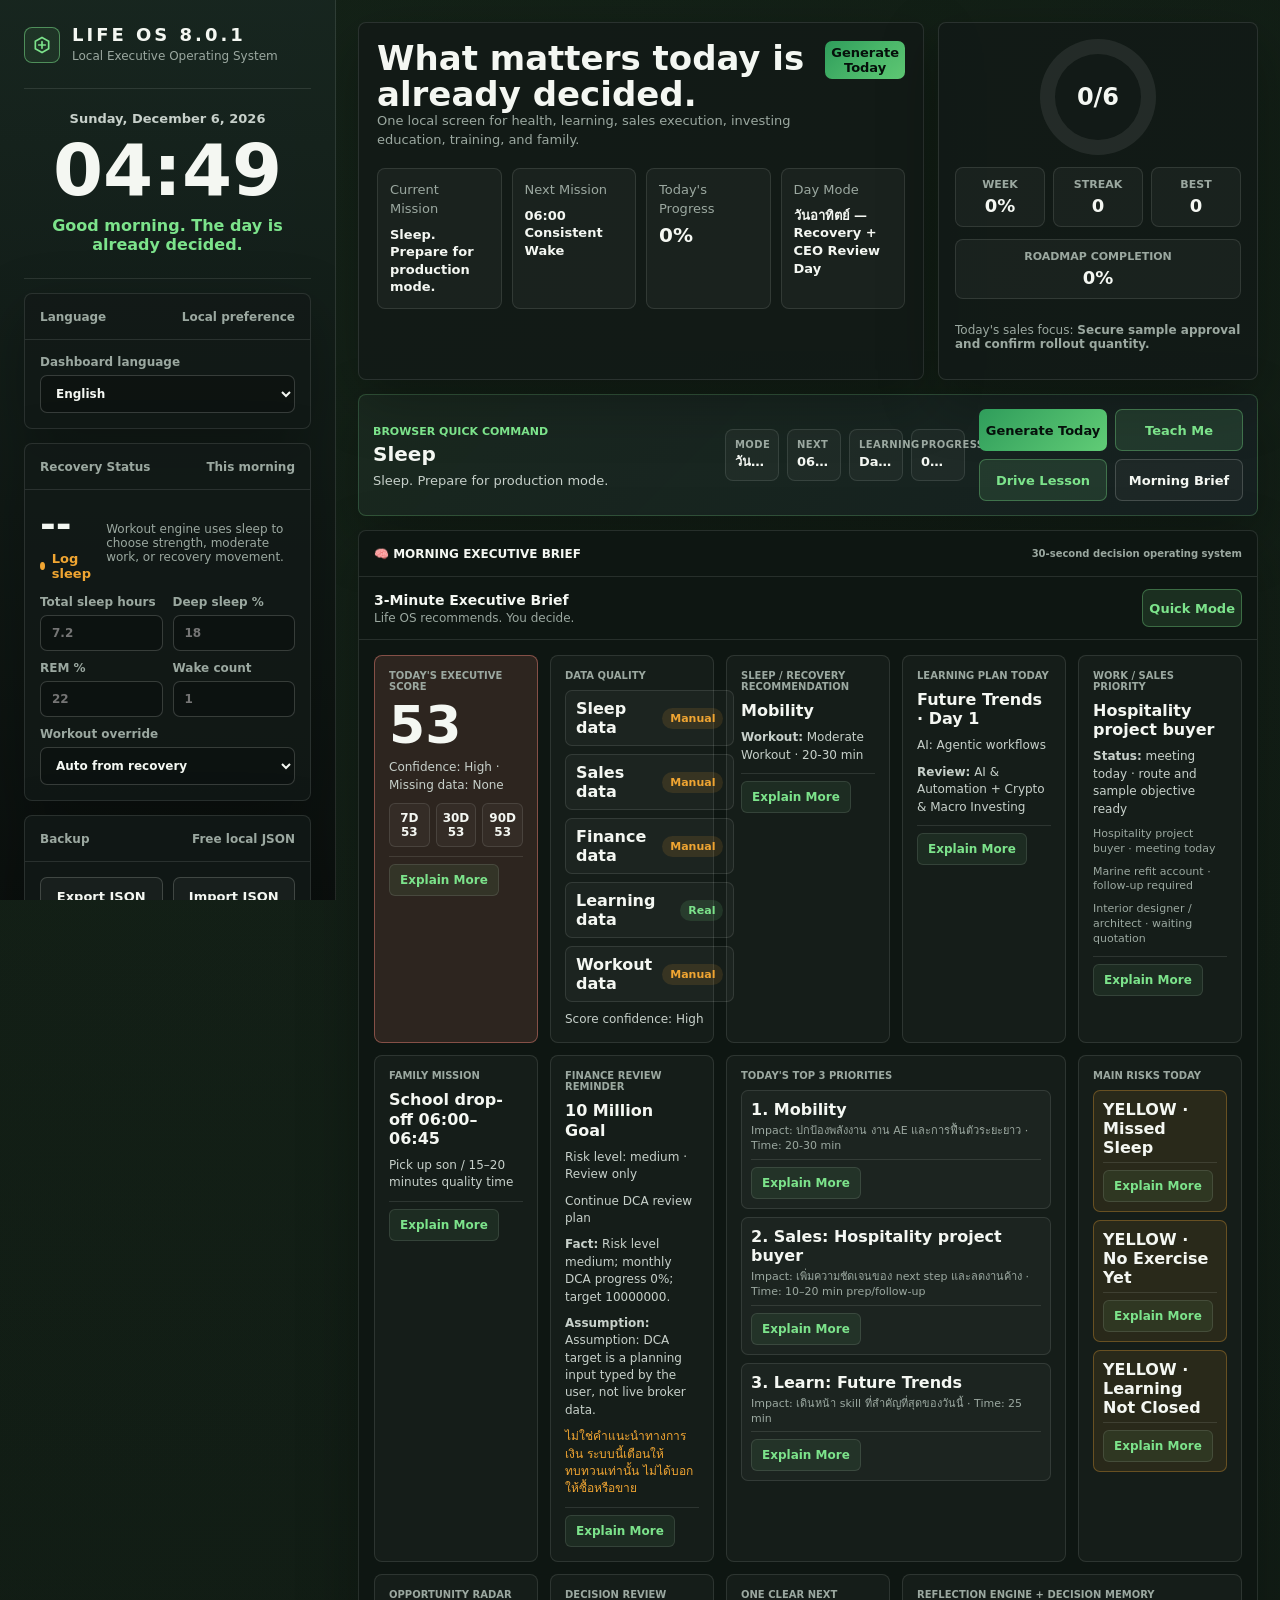
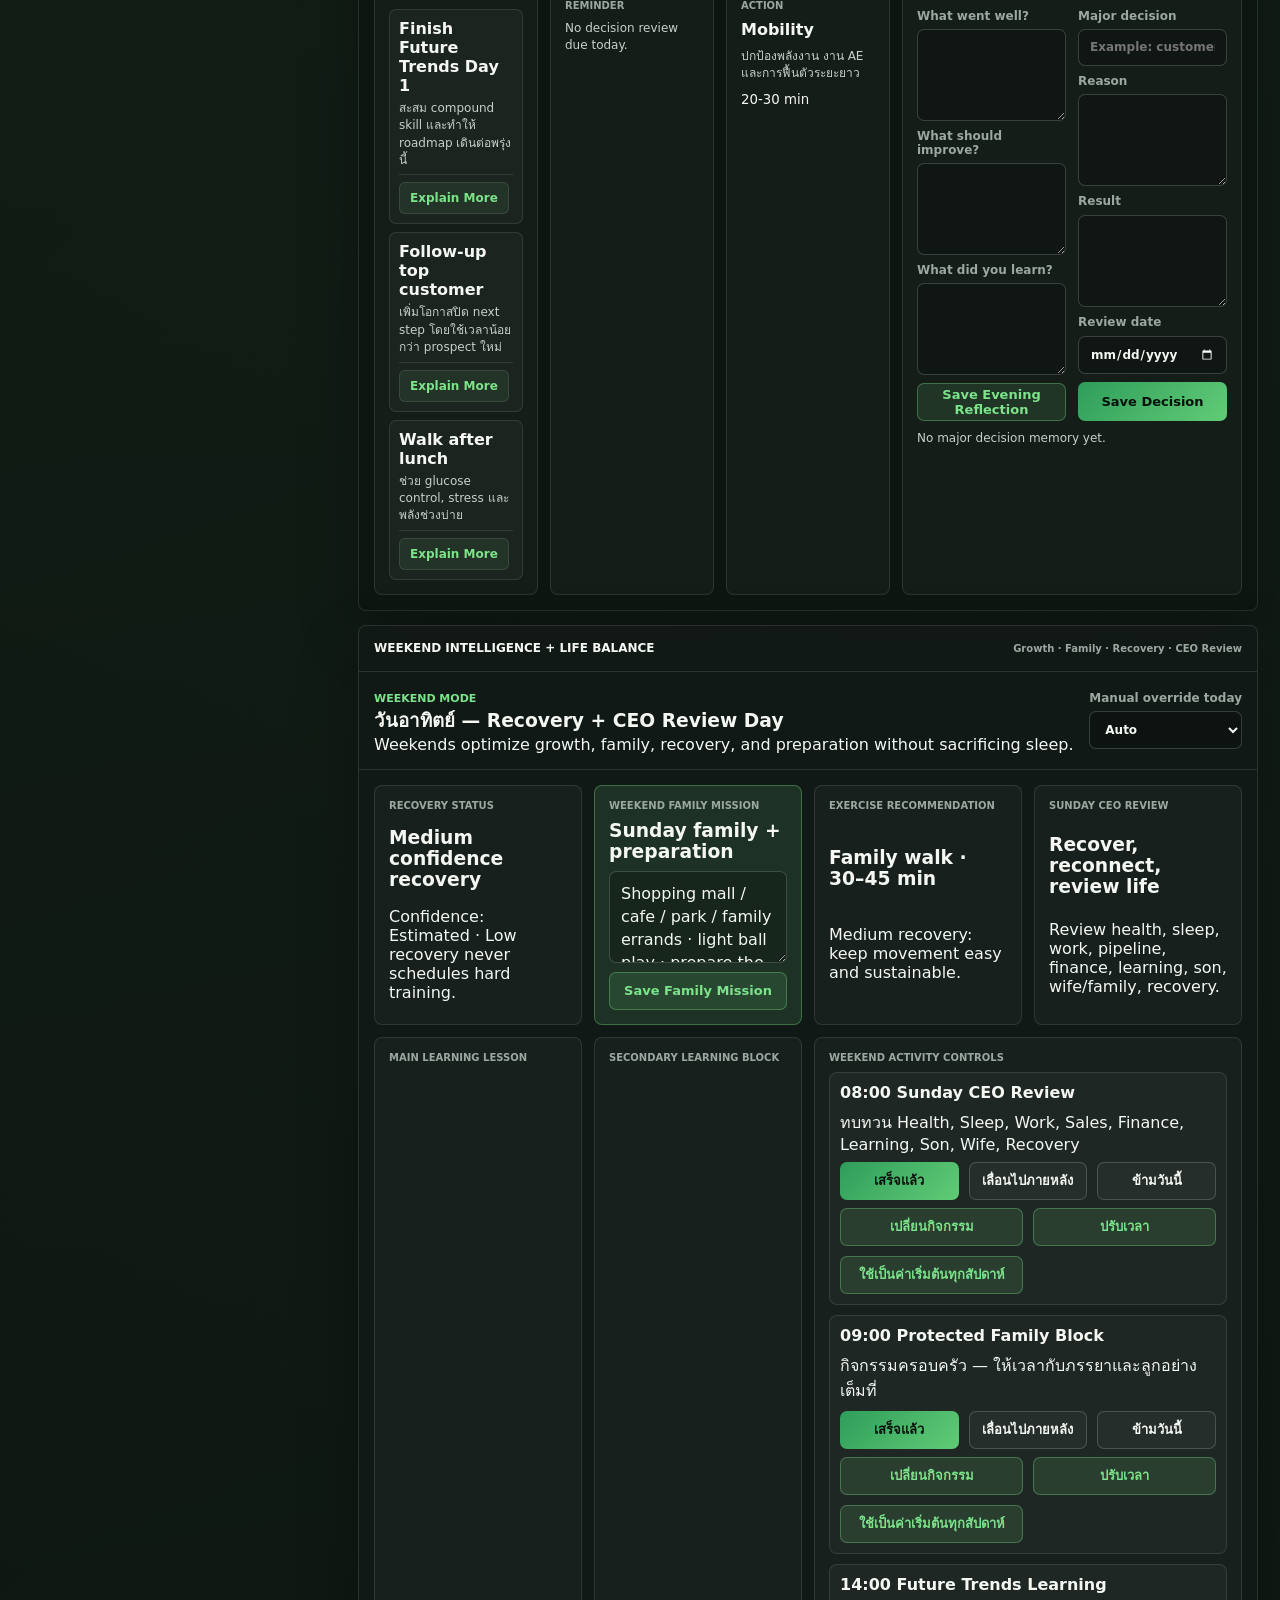
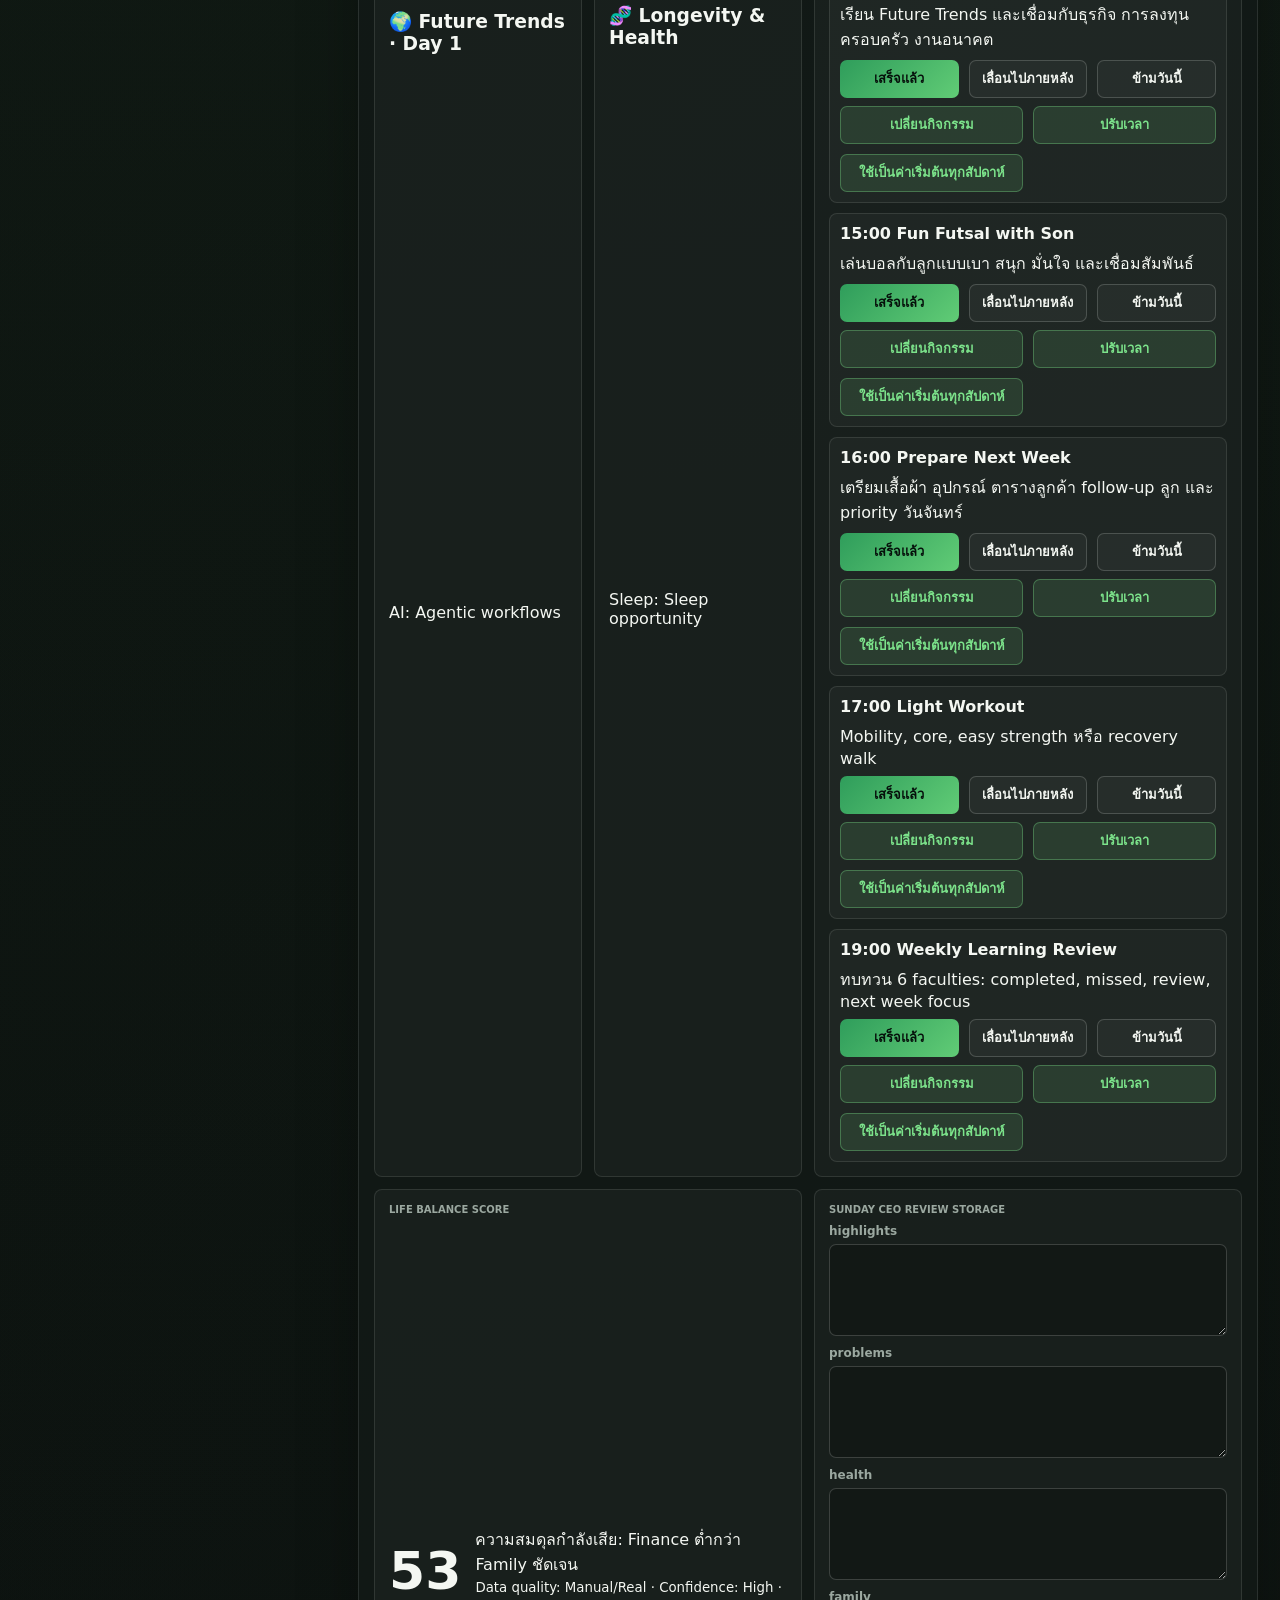
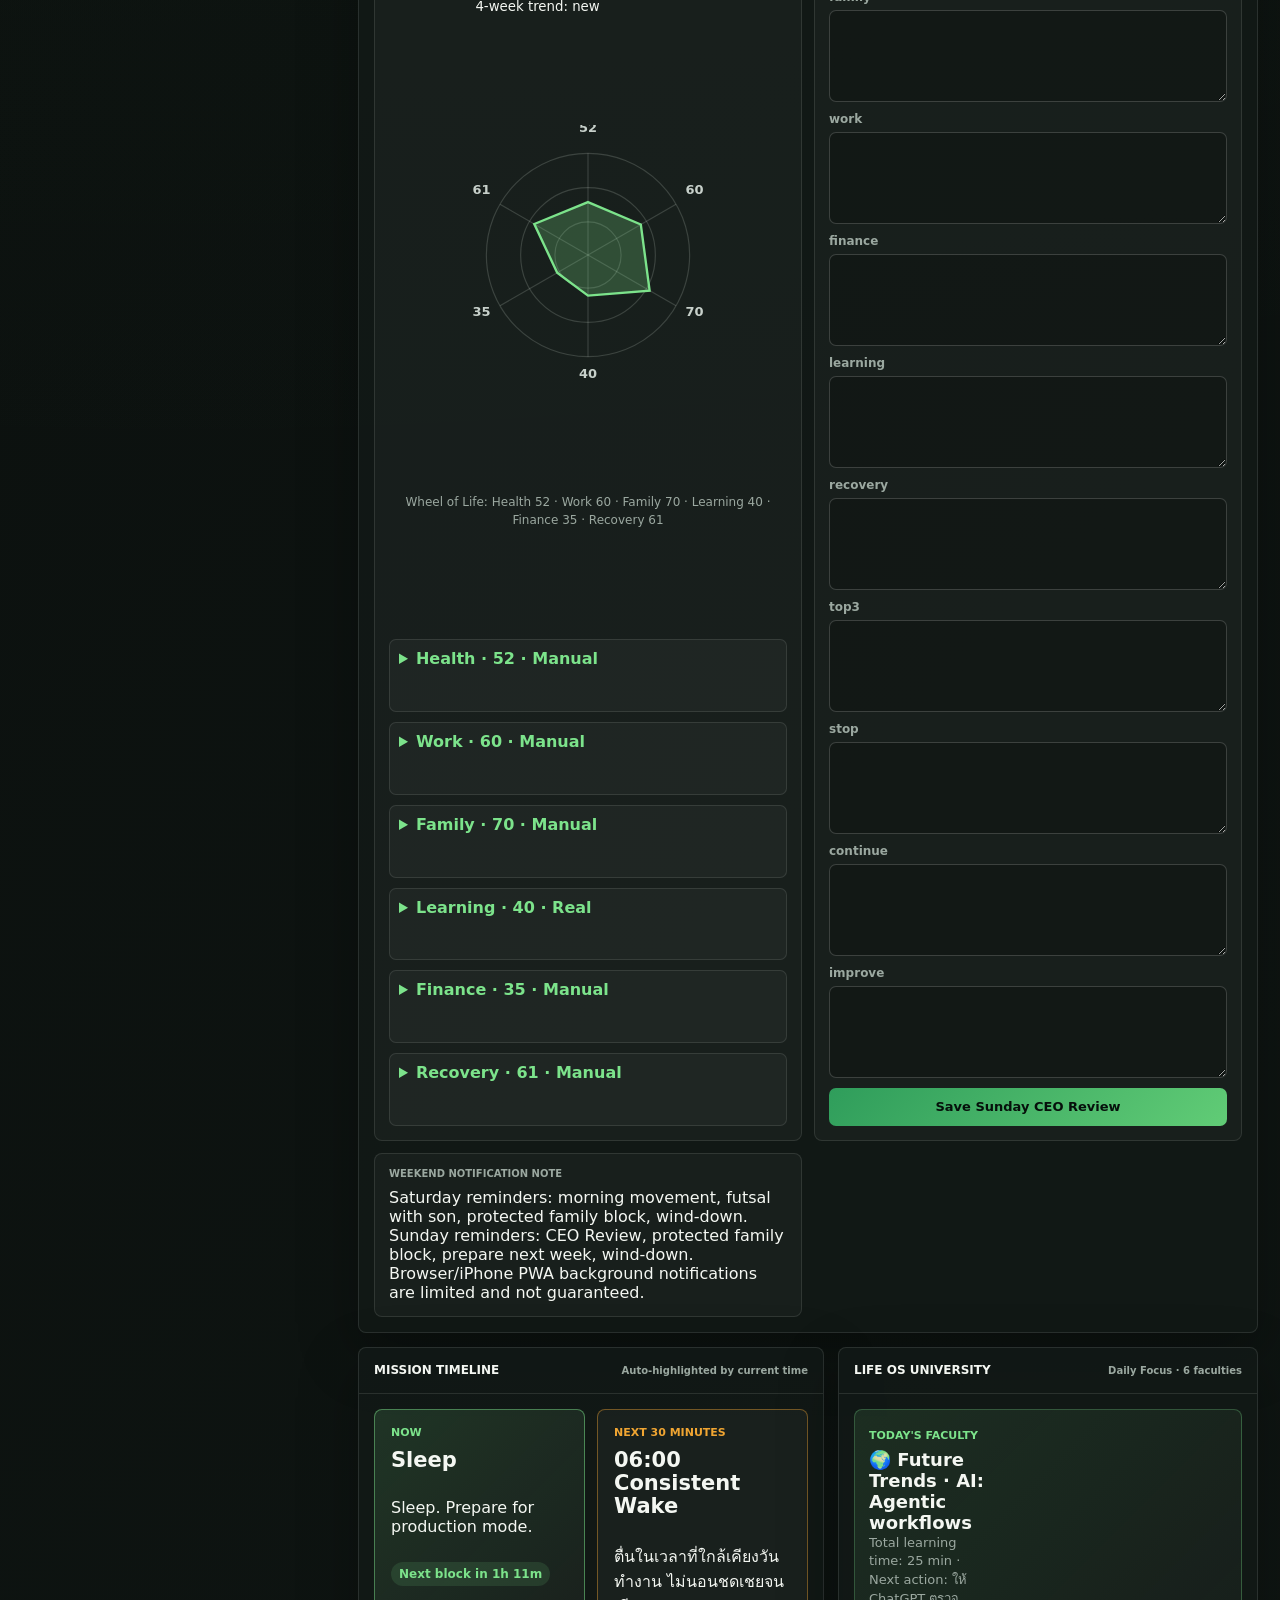
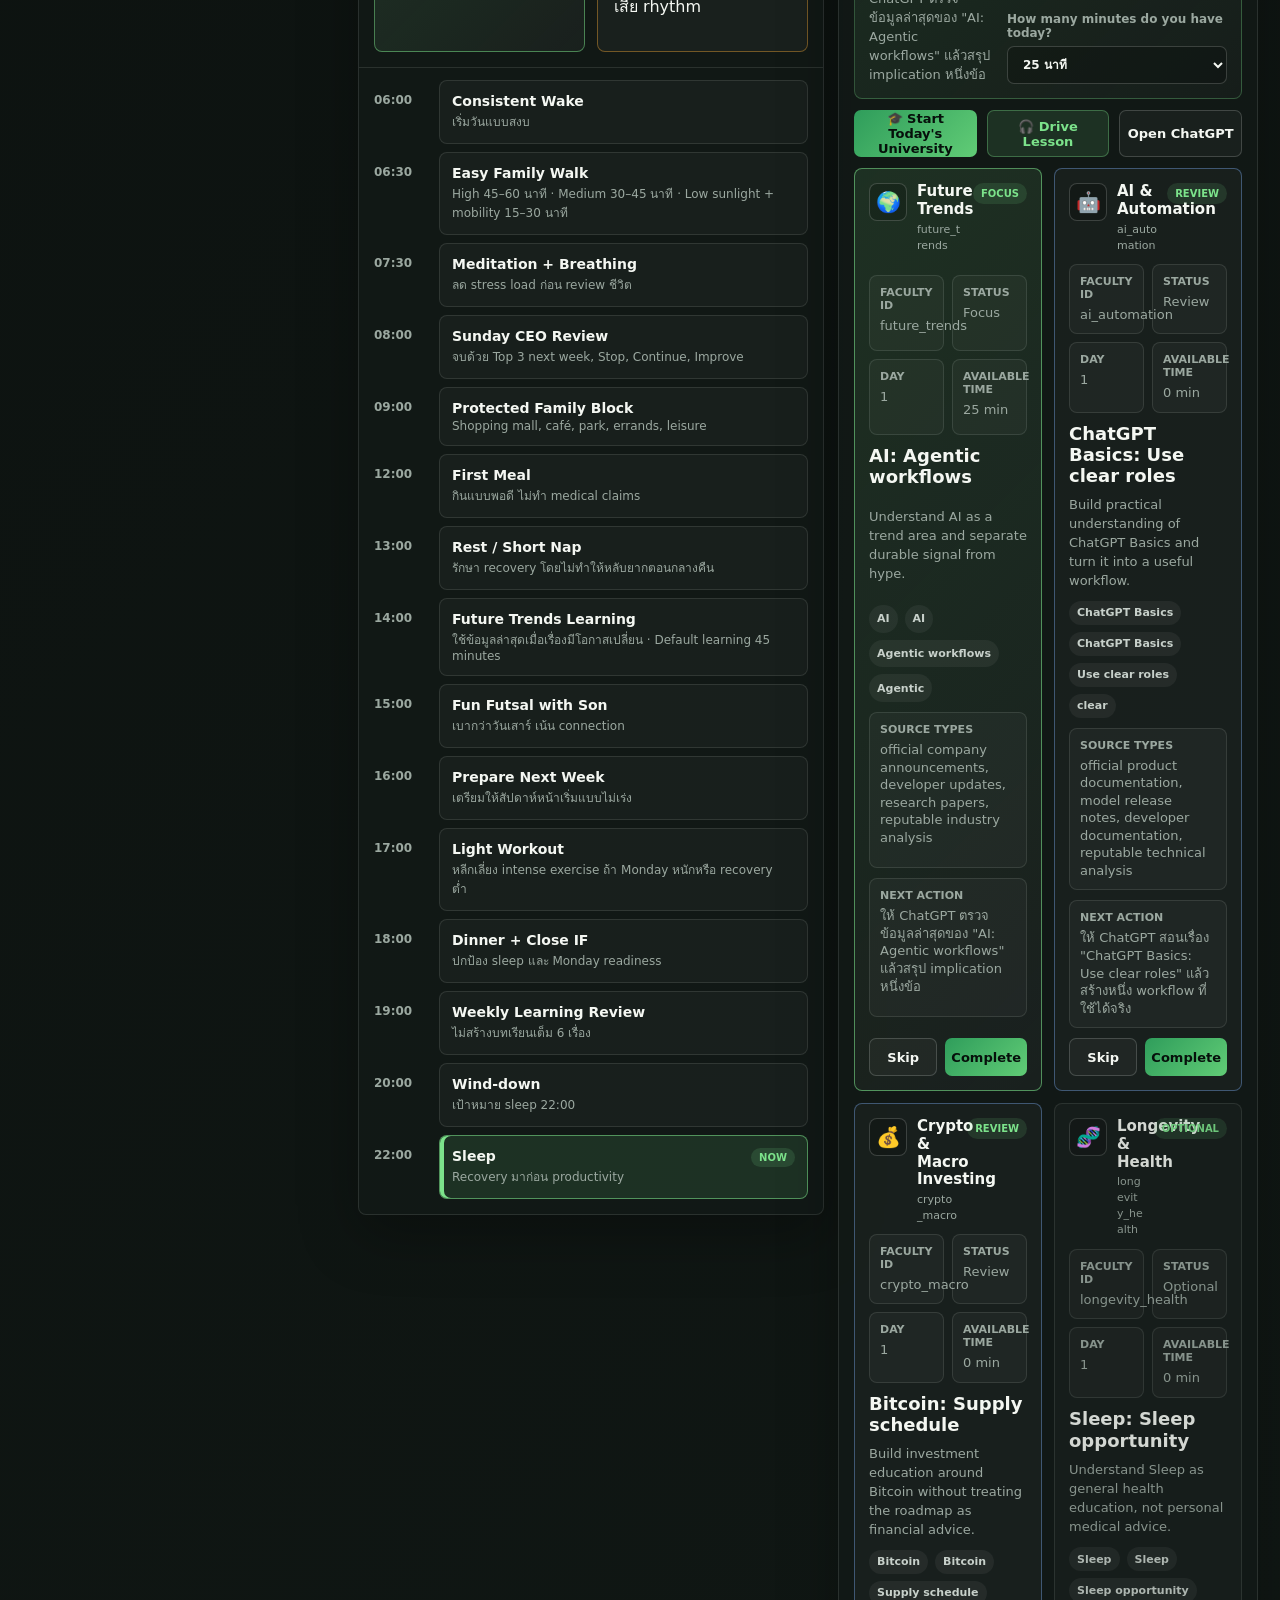
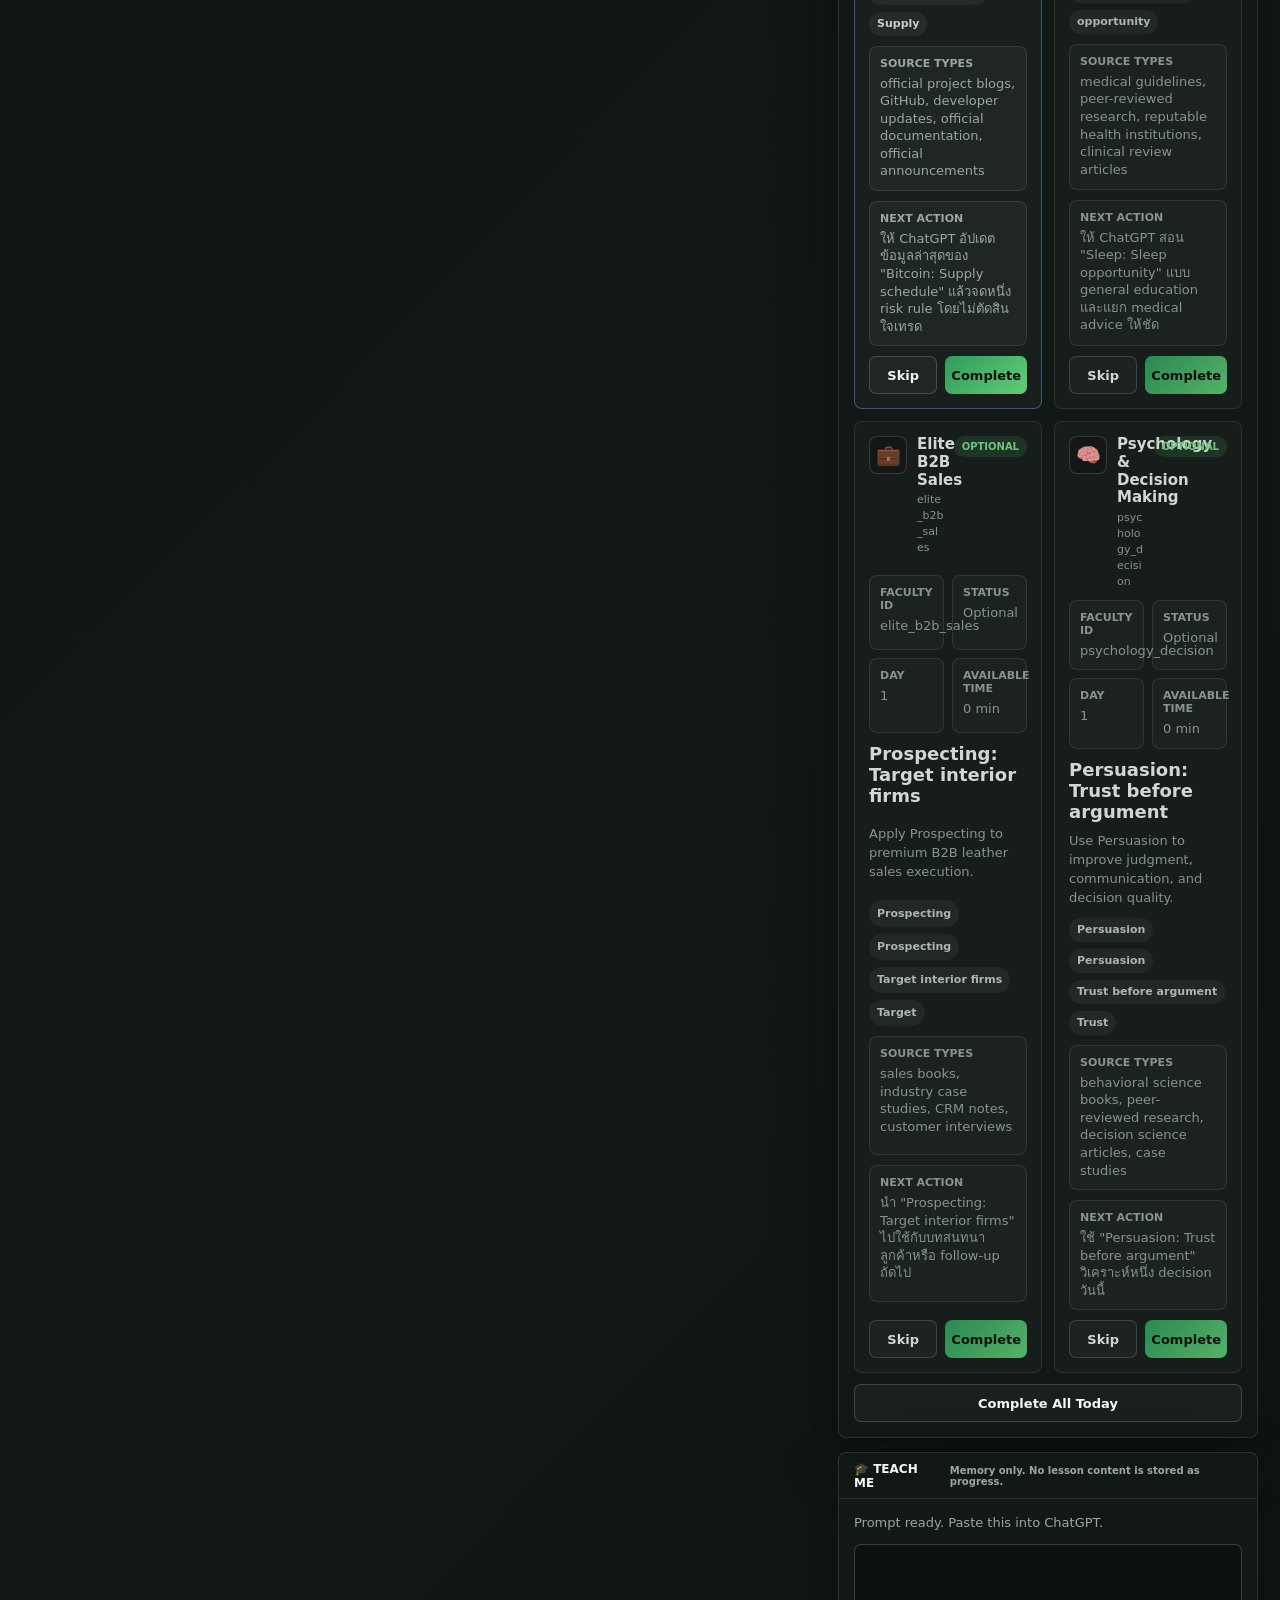
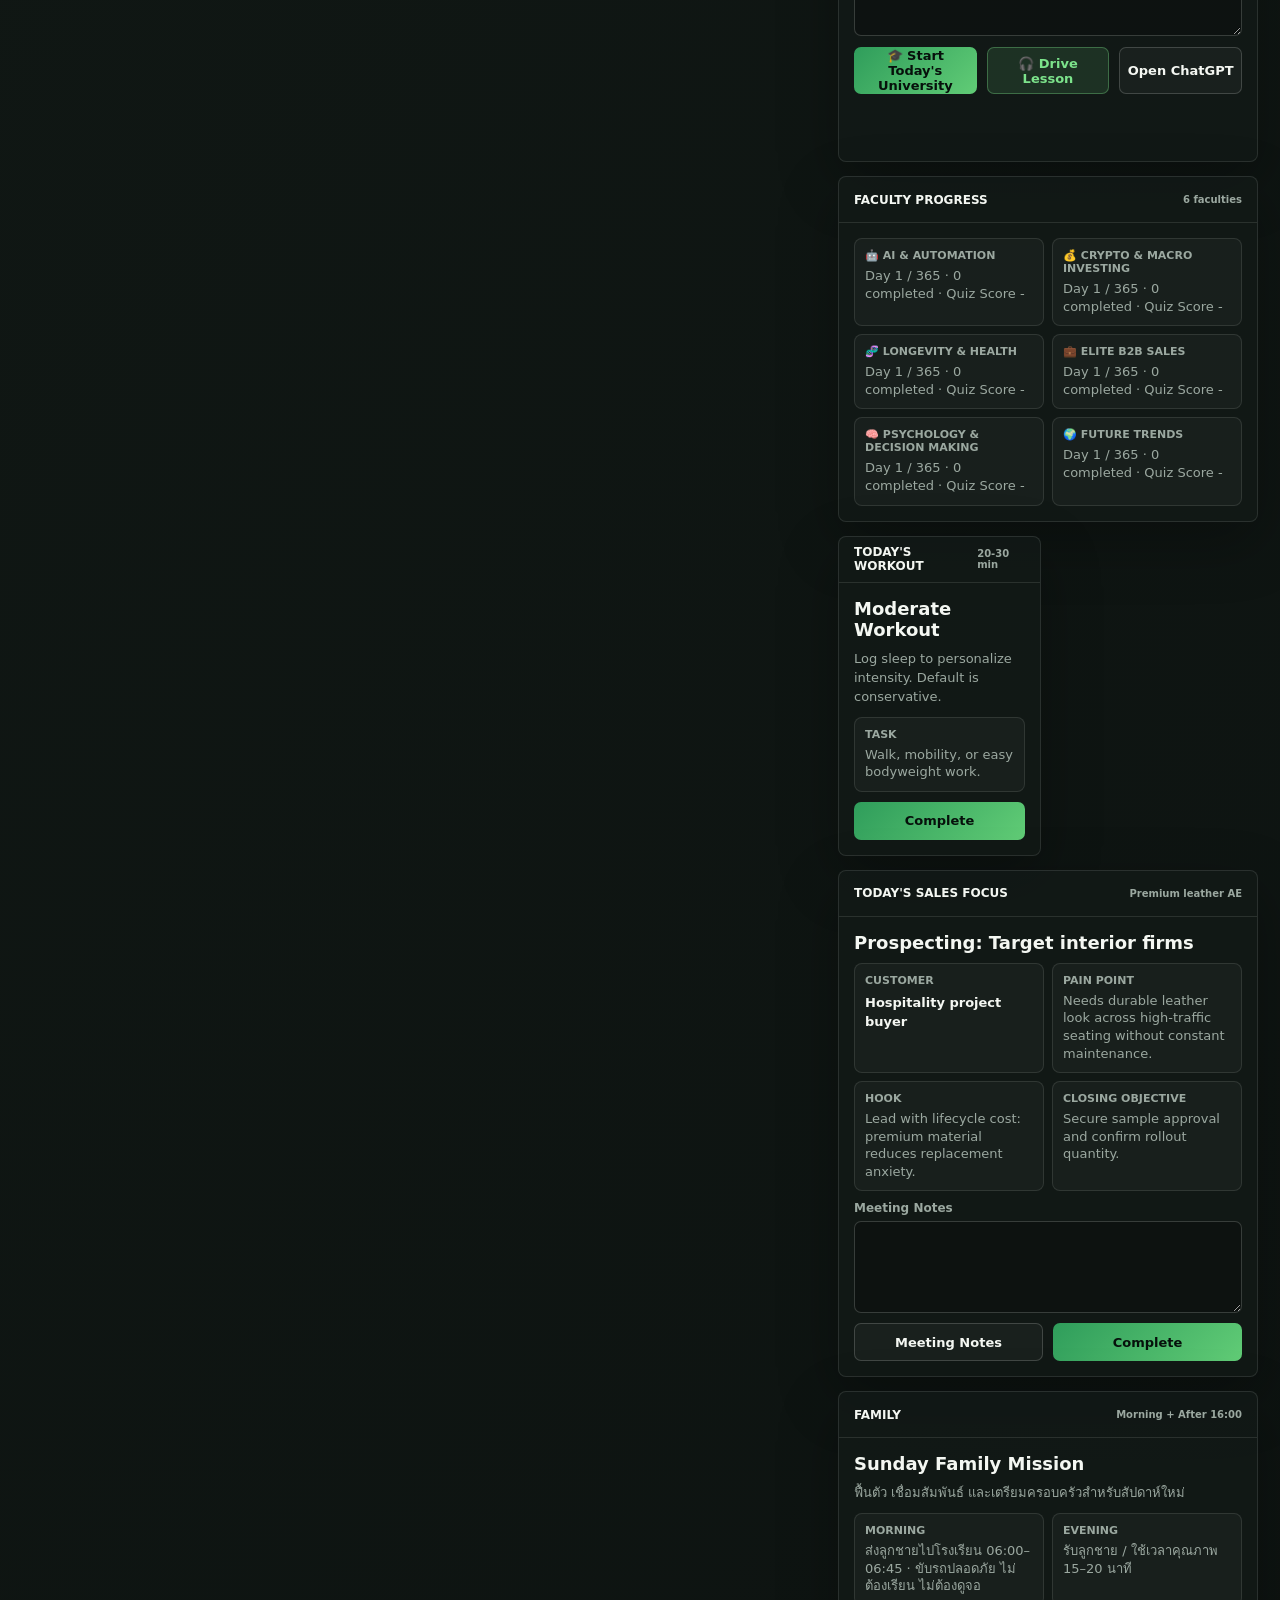
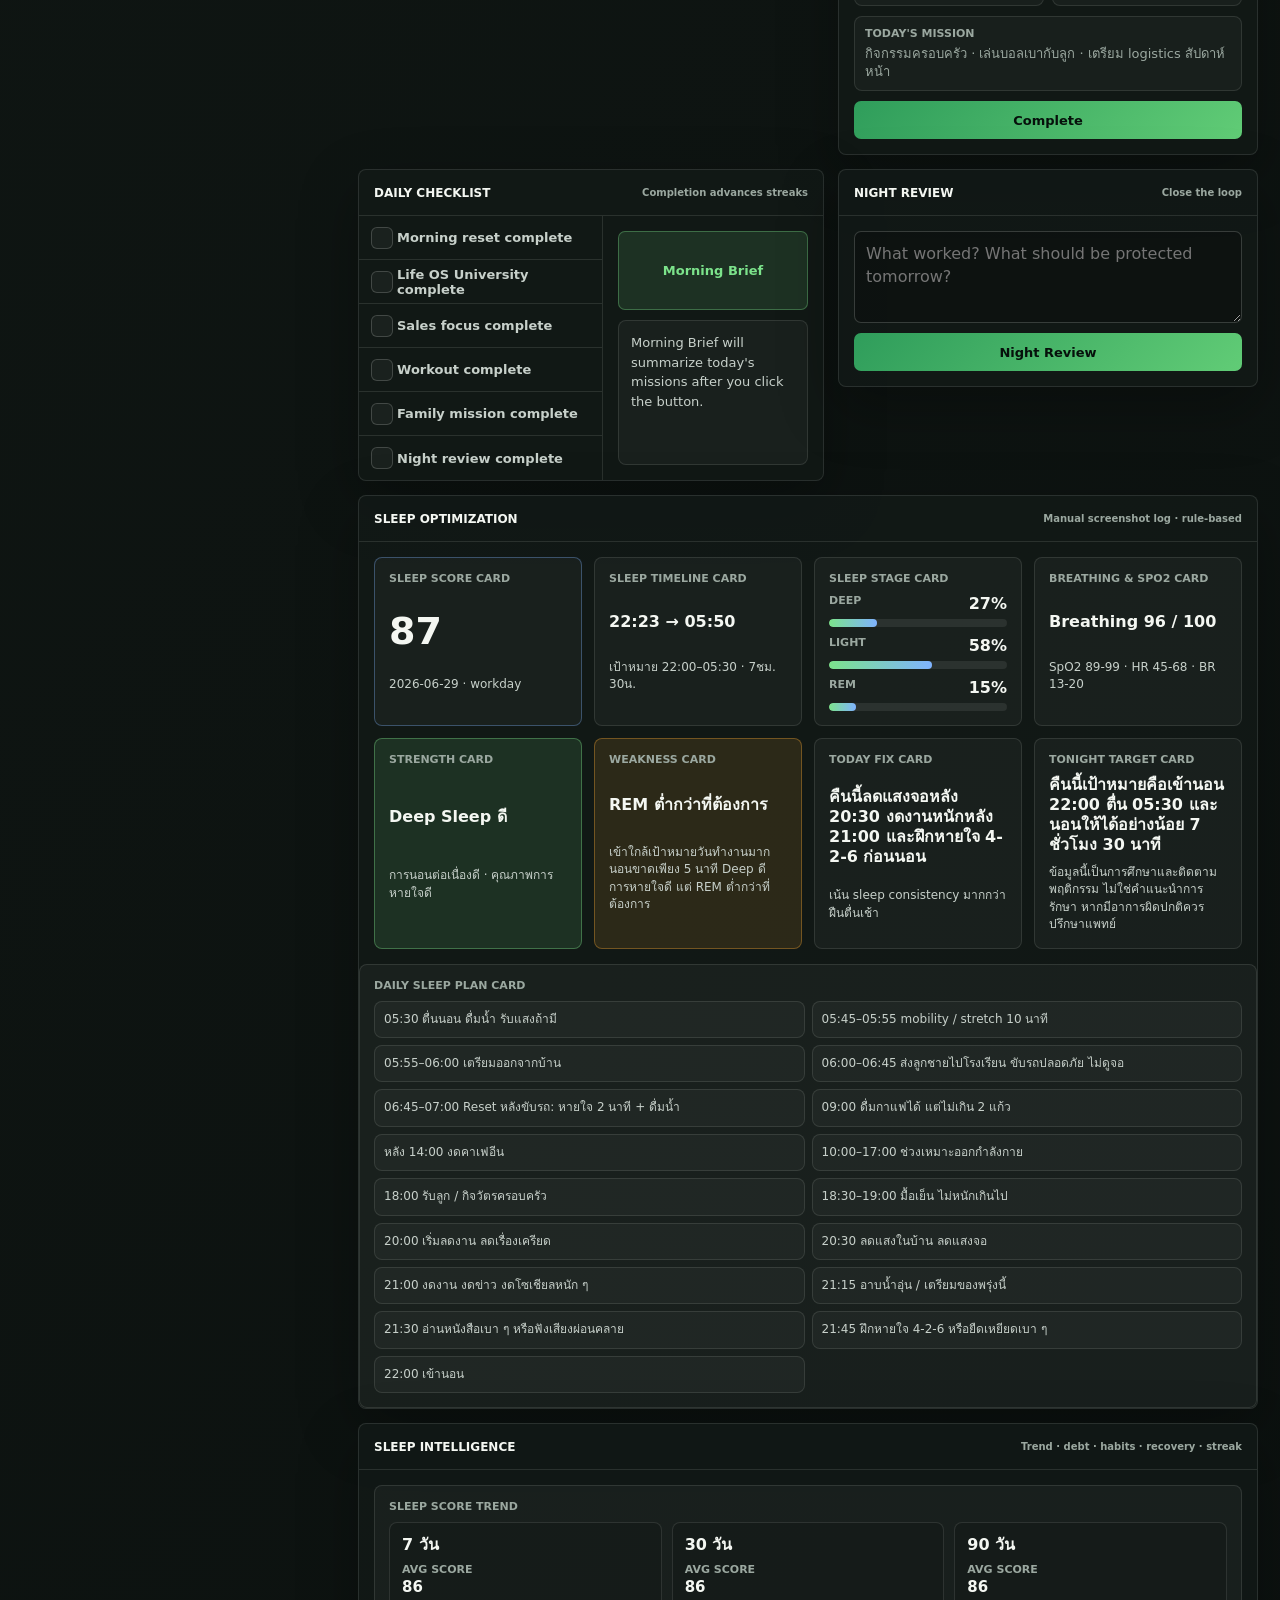
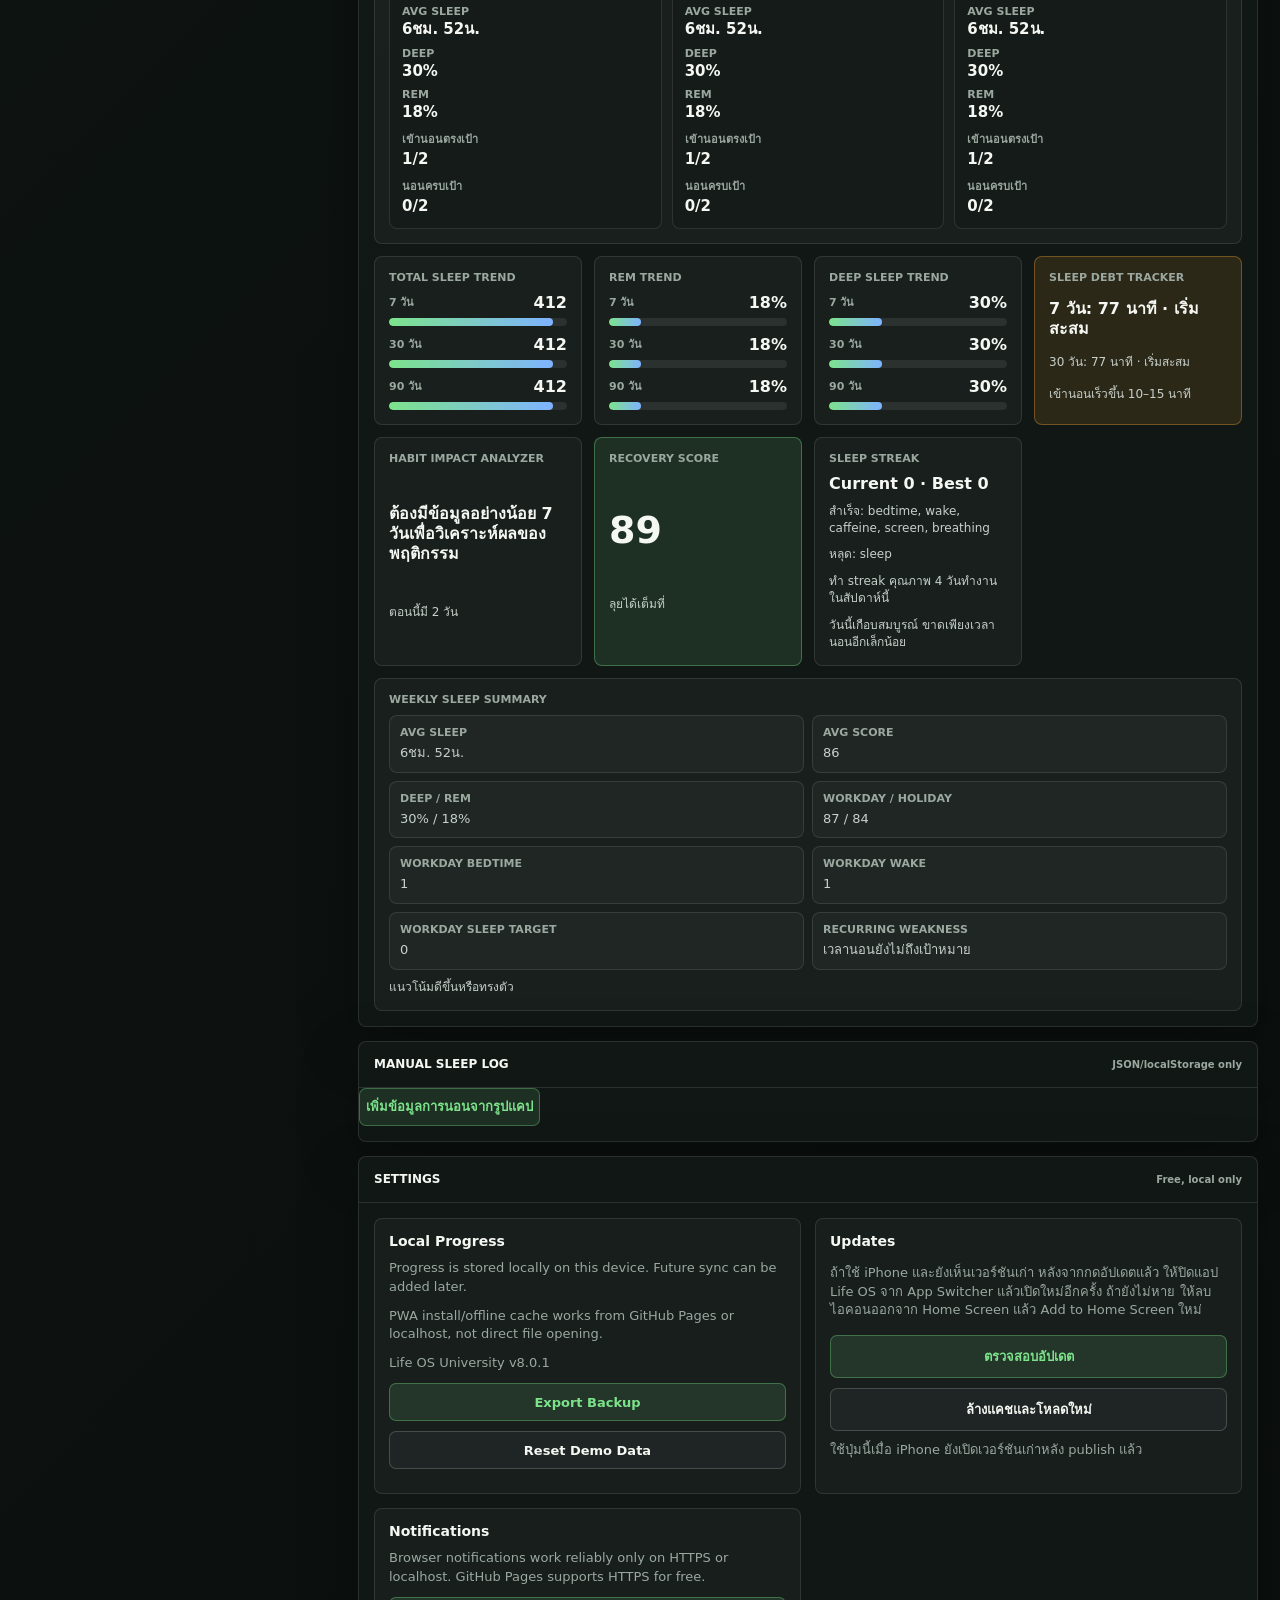
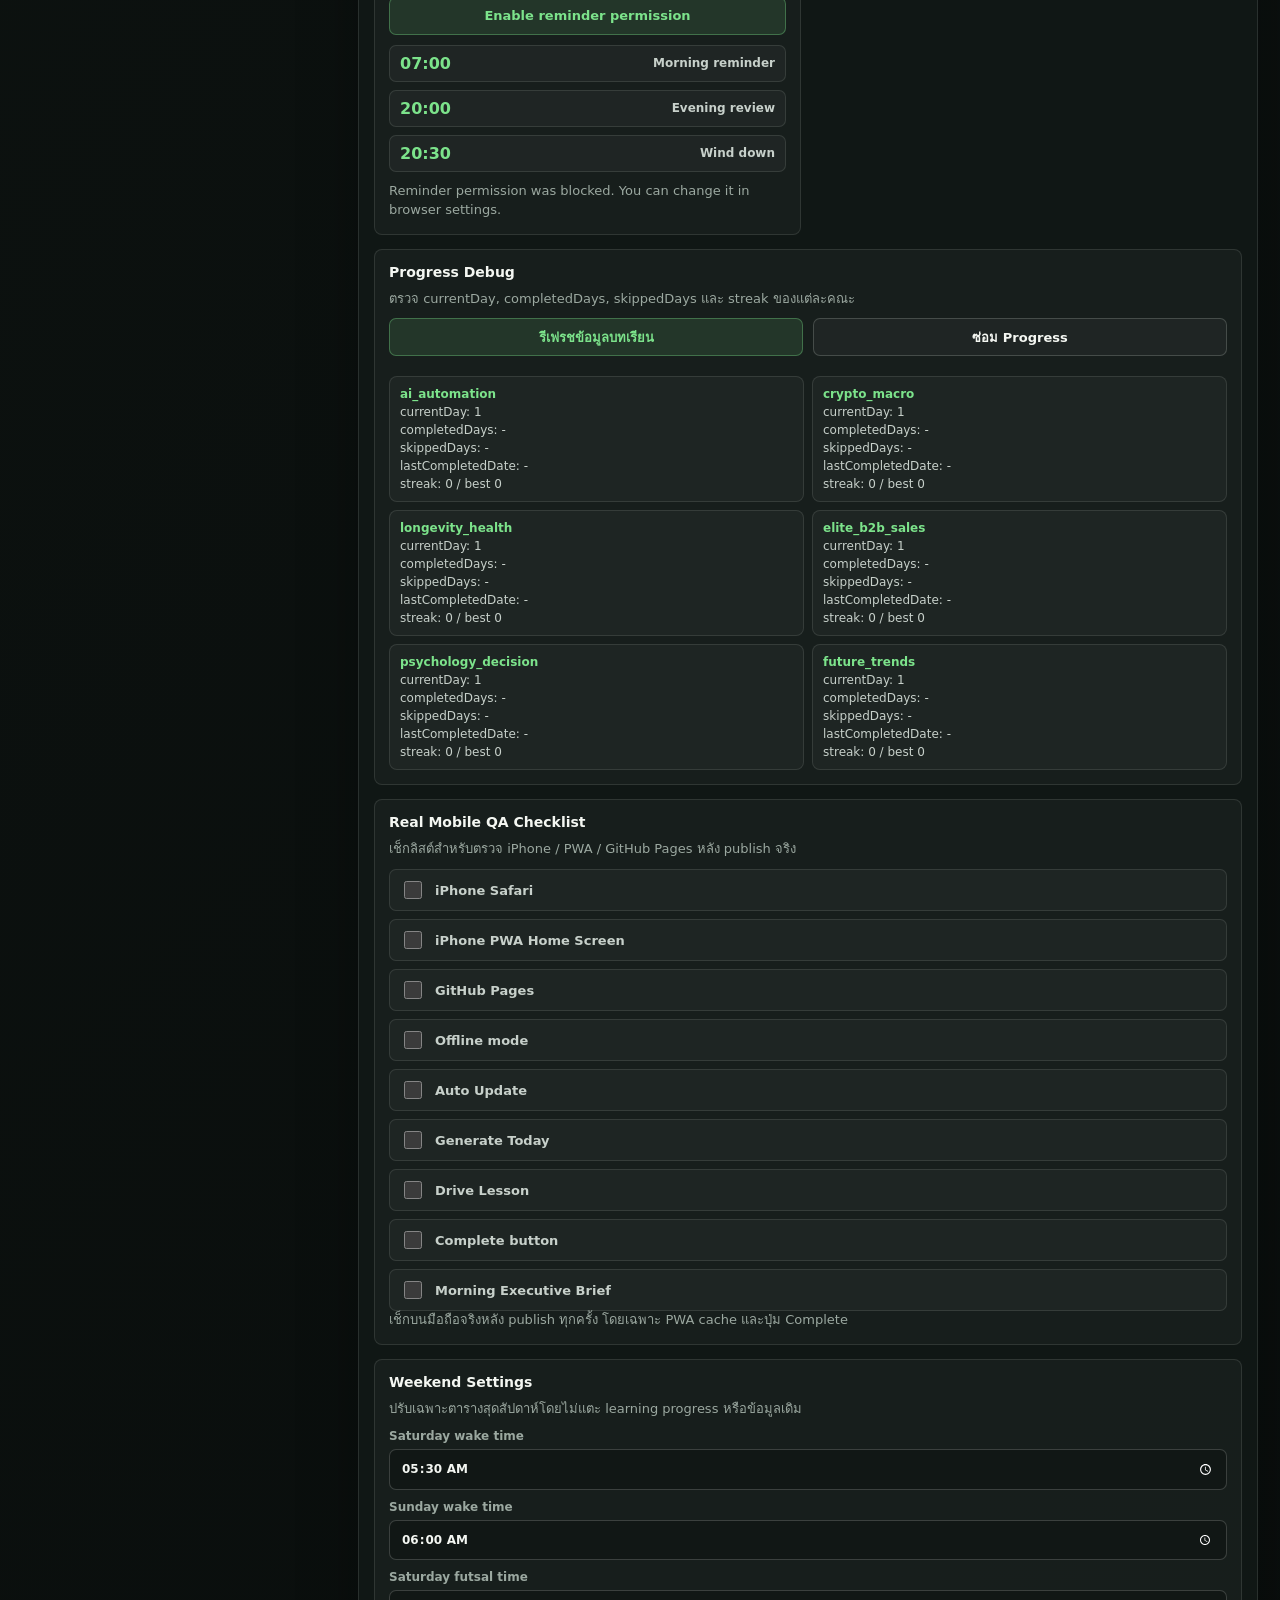
==== commit 308ce746: "8.0.1" ====
--- a/index.html
+++ b/index.html
@@ -8,7 +8,7 @@
   <meta name="apple-mobile-web-app-capable" content="yes">
   <meta name="apple-mobile-web-app-status-bar-style" content="black-translucent">
   <meta name="apple-mobile-web-app-title" content="Life OS">
-  <title>Life OS University 8.0</title>
+  <title>Life OS University 8.0.1</title>
   <link rel="icon" href="data:image/svg+xml,%3Csvg xmlns='http://www.w3.org/2000/svg' viewBox='0 0 32 32'%3E%3Crect width='32' height='32' rx='7' fill='%23090d0c'/%3E%3Cpath d='M16 7l9 5v8l-9 5-9-5v-8l9-5z' fill='none' stroke='%237ce38b' stroke-width='2'/%3E%3Cpath d='M16 12v8M12 16h8' stroke='%237ce38b' stroke-width='2' stroke-linecap='round'/%3E%3C/svg%3E">
   <link rel="manifest" href="manifest.webmanifest">
   <link rel="apple-touch-icon" href="assets/icons/icon-192.png">
@@ -44,7 +44,7 @@
           </svg>
         </div>
         <div>
-          <h1>LIFE OS 8.0</h1>
+          <h1>LIFE OS 8.0.1</h1>
           <span data-i18n="brandSubtitle">Local Executive Operating System</span>
         </div>
       </div>
@@ -155,6 +155,23 @@
           </div>
           <div class="stat"><span data-i18n="roadmapCompletion">Roadmap Completion</span><b id="completionPct">0%</b></div>
           <p class="small-muted"><span data-i18n="todaysSalesFocusPrefix">Today's sales focus:</span> <strong id="todayFocus">Generate today to define the objective.</strong></p>
+        </div>
+      </section>
+
+      <section class="browser-command-section" id="browserCommandSection">
+        <div class="panel browser-command-panel">
+          <div class="browser-command-copy">
+            <span class="eyebrow">Browser Quick Command</span>
+            <h3 id="browserCommandTitle">Open Life OS and act immediately</h3>
+            <p id="browserCommandDetail">Your next action appears here.</p>
+          </div>
+          <div class="browser-command-metrics" id="browserCommandMetrics"></div>
+          <div class="browser-command-actions">
+            <button class="primary-btn" data-browser-action="generate" type="button">Generate Today</button>
+            <button class="soft-btn" data-browser-action="teach" type="button">Teach Me</button>
+            <button class="soft-btn" data-browser-action="drive" type="button">Drive Lesson</button>
+            <button class="ghost-btn" data-browser-action="brief" type="button">Morning Brief</button>
+          </div>
         </div>
       </section>
 
--- a/styles/main.css
+++ b/styles/main.css
@@ -459,8 +459,80 @@
 
 .mission-grid {
   display: grid;
-  grid-template-columns: repeat(3, 1fr);
+  grid-template-columns: repeat(4, 1fr);
   gap: 10px;
+}
+
+.browser-command-section {
+  margin-bottom: 14px;
+}
+
+.browser-command-panel {
+  display: grid;
+  grid-template-columns: minmax(0, 1.2fr) minmax(240px, .7fr) auto;
+  gap: 14px;
+  align-items: center;
+  padding: 14px;
+  border-color: rgba(124, 227, 139, .24);
+  background:
+    linear-gradient(135deg, rgba(124, 227, 139, .08), rgba(127, 179, 255, .045)),
+    rgba(18, 26, 23, .92);
+}
+
+.browser-command-copy h3 {
+  margin: 4px 0 6px;
+  font-size: 20px;
+  line-height: 1.15;
+}
+
+.browser-command-copy p {
+  margin: 0;
+  color: var(--soft);
+  font-size: 13px;
+  line-height: 1.45;
+}
+
+.browser-command-metrics {
+  display: grid;
+  grid-template-columns: repeat(4, 1fr);
+  gap: 8px;
+}
+
+.browser-mini-metric {
+  min-width: 0;
+  border: 1px solid var(--line);
+  border-radius: var(--radius);
+  padding: 9px;
+  background: rgba(255, 255, 255, .035);
+}
+
+.browser-mini-metric span {
+  display: block;
+  color: var(--muted);
+  font-size: 10px;
+  font-weight: 900;
+  letter-spacing: .04em;
+  text-transform: uppercase;
+}
+
+.browser-mini-metric b {
+  display: block;
+  overflow: hidden;
+  margin-top: 4px;
+  font-size: 13px;
+  line-height: 1.25;
+  text-overflow: ellipsis;
+  white-space: nowrap;
+}
+
+.browser-command-actions {
+  display: grid;
+  grid-template-columns: repeat(2, minmax(128px, 1fr));
+  gap: 8px;
+}
+
+.browser-command-actions button {
+  min-height: 42px;
 }
 
 .metric {
@@ -1646,8 +1718,13 @@
 @media (max-width: 1180px) {
   .app,
   .top-shell,
+  .browser-command-panel,
   .grid {
     grid-template-columns: 1fr;
+  }
+
+  .browser-command-actions {
+    grid-template-columns: repeat(4, minmax(0, 1fr));
   }
 
   .executive-grid {
@@ -1742,6 +1819,8 @@
   }
 
   .mission-grid,
+  .browser-command-metrics,
+  .browser-command-actions,
   .modules,
   .now-next,
   .sleep-form,
@@ -1774,6 +1853,18 @@
     grid-template-columns: 1fr;
   }
 
+  .browser-command-panel {
+    padding: 12px;
+  }
+
+  .browser-command-copy h3 {
+    font-size: 18px;
+  }
+
+  .browser-mini-metric b {
+    white-space: normal;
+  }
+
   .executive-card.wide {
     grid-column: 1;
   }
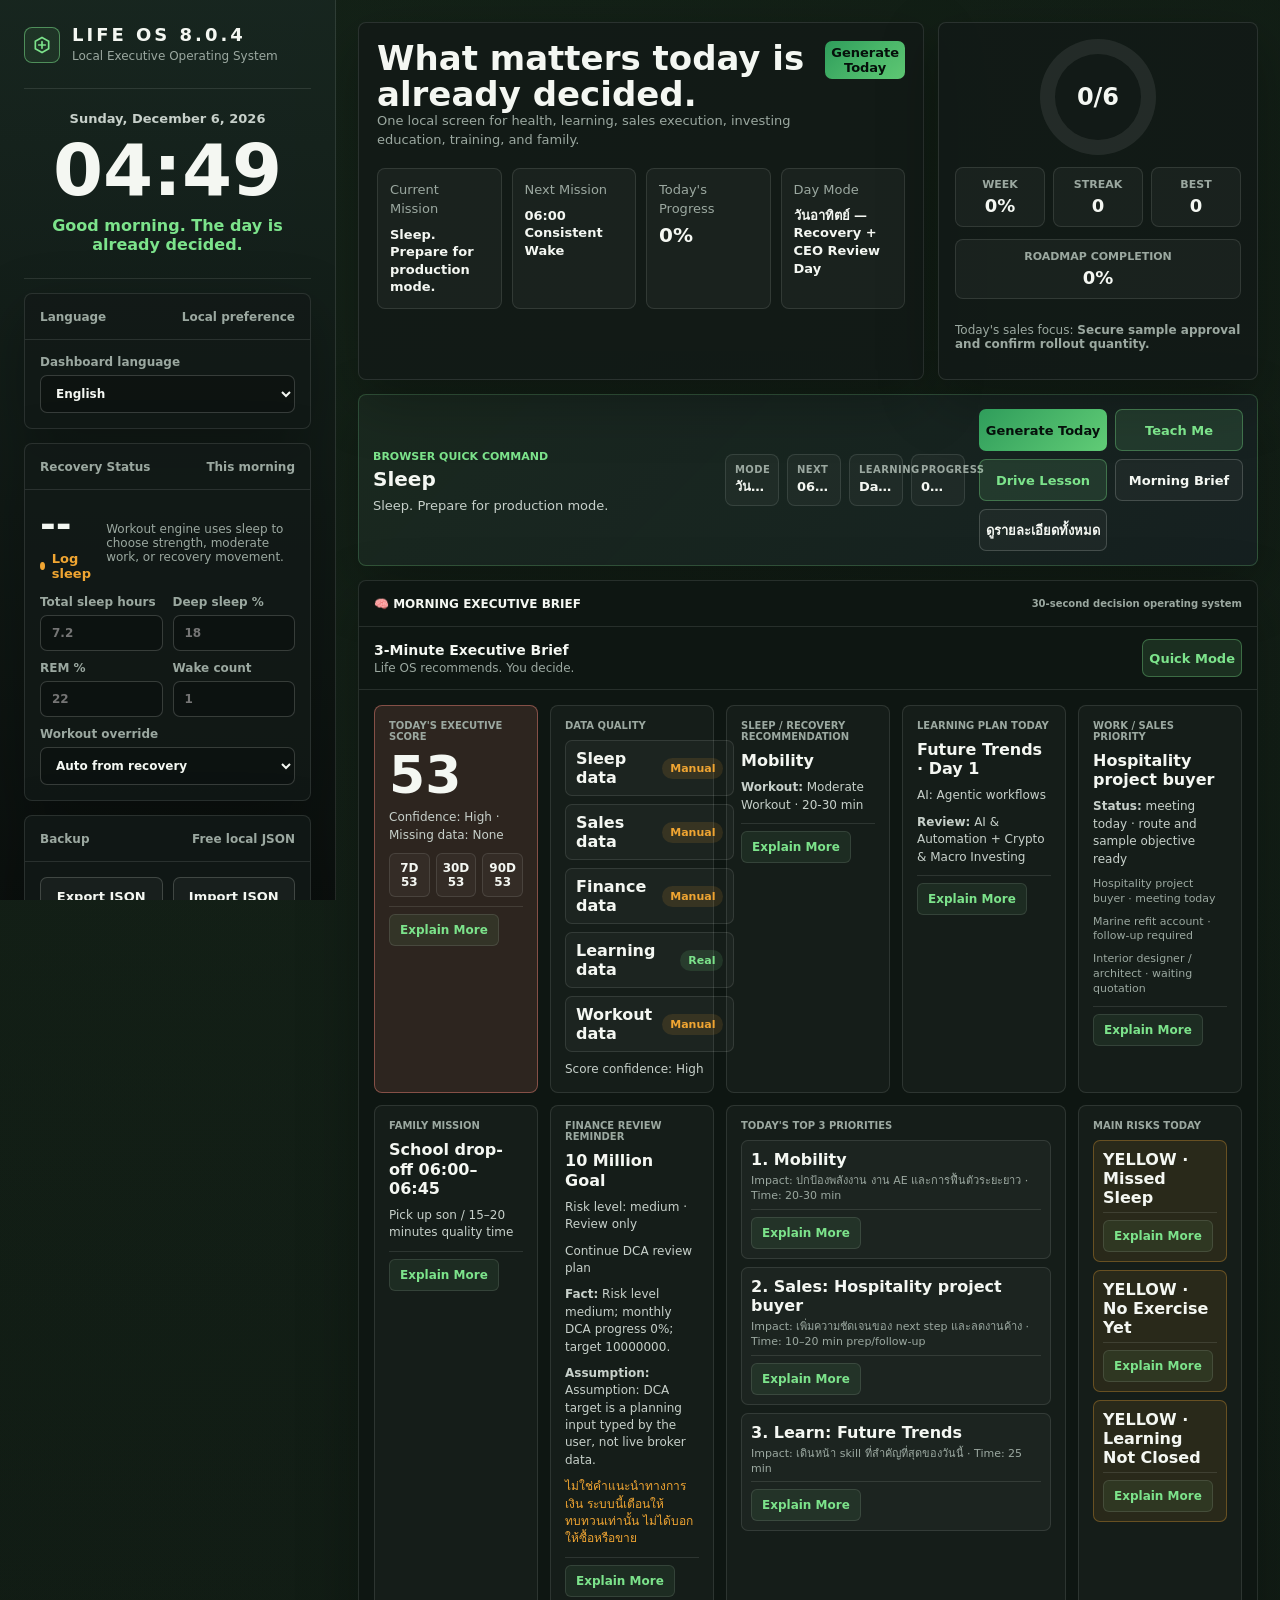
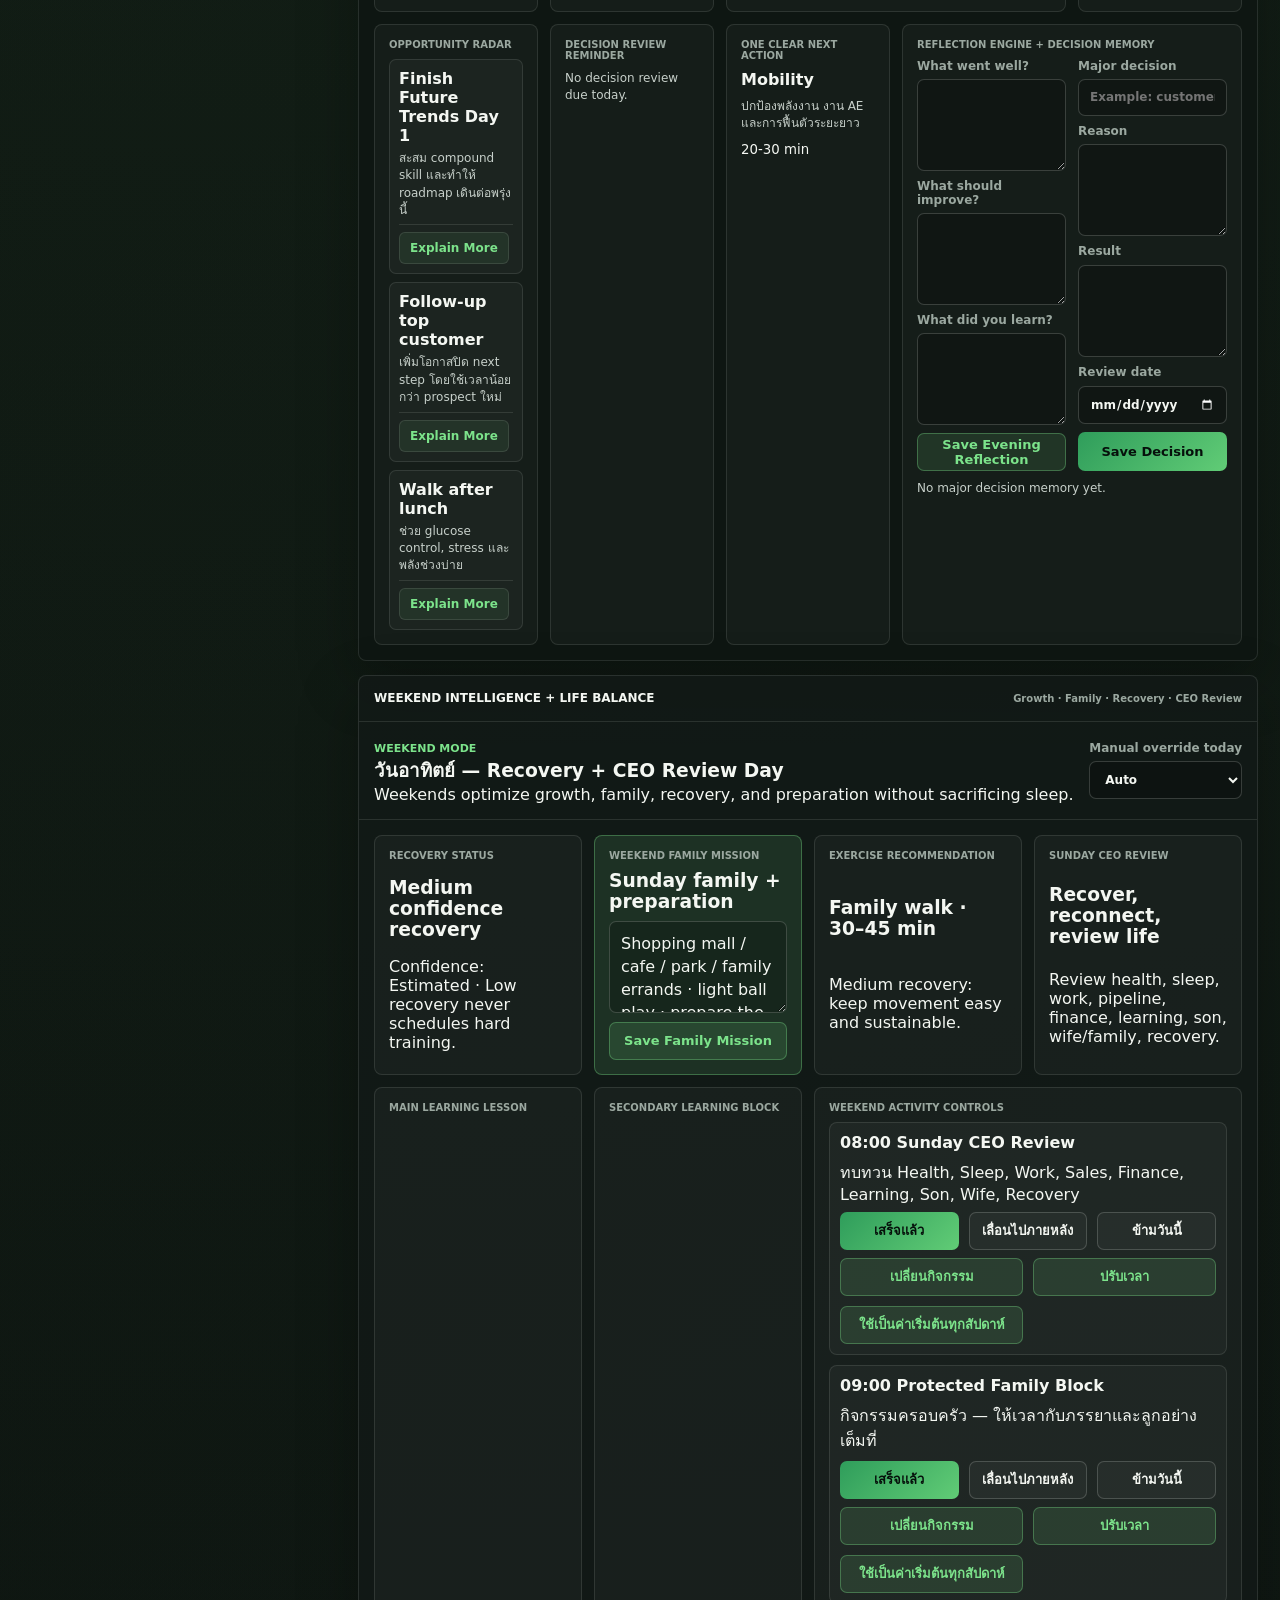
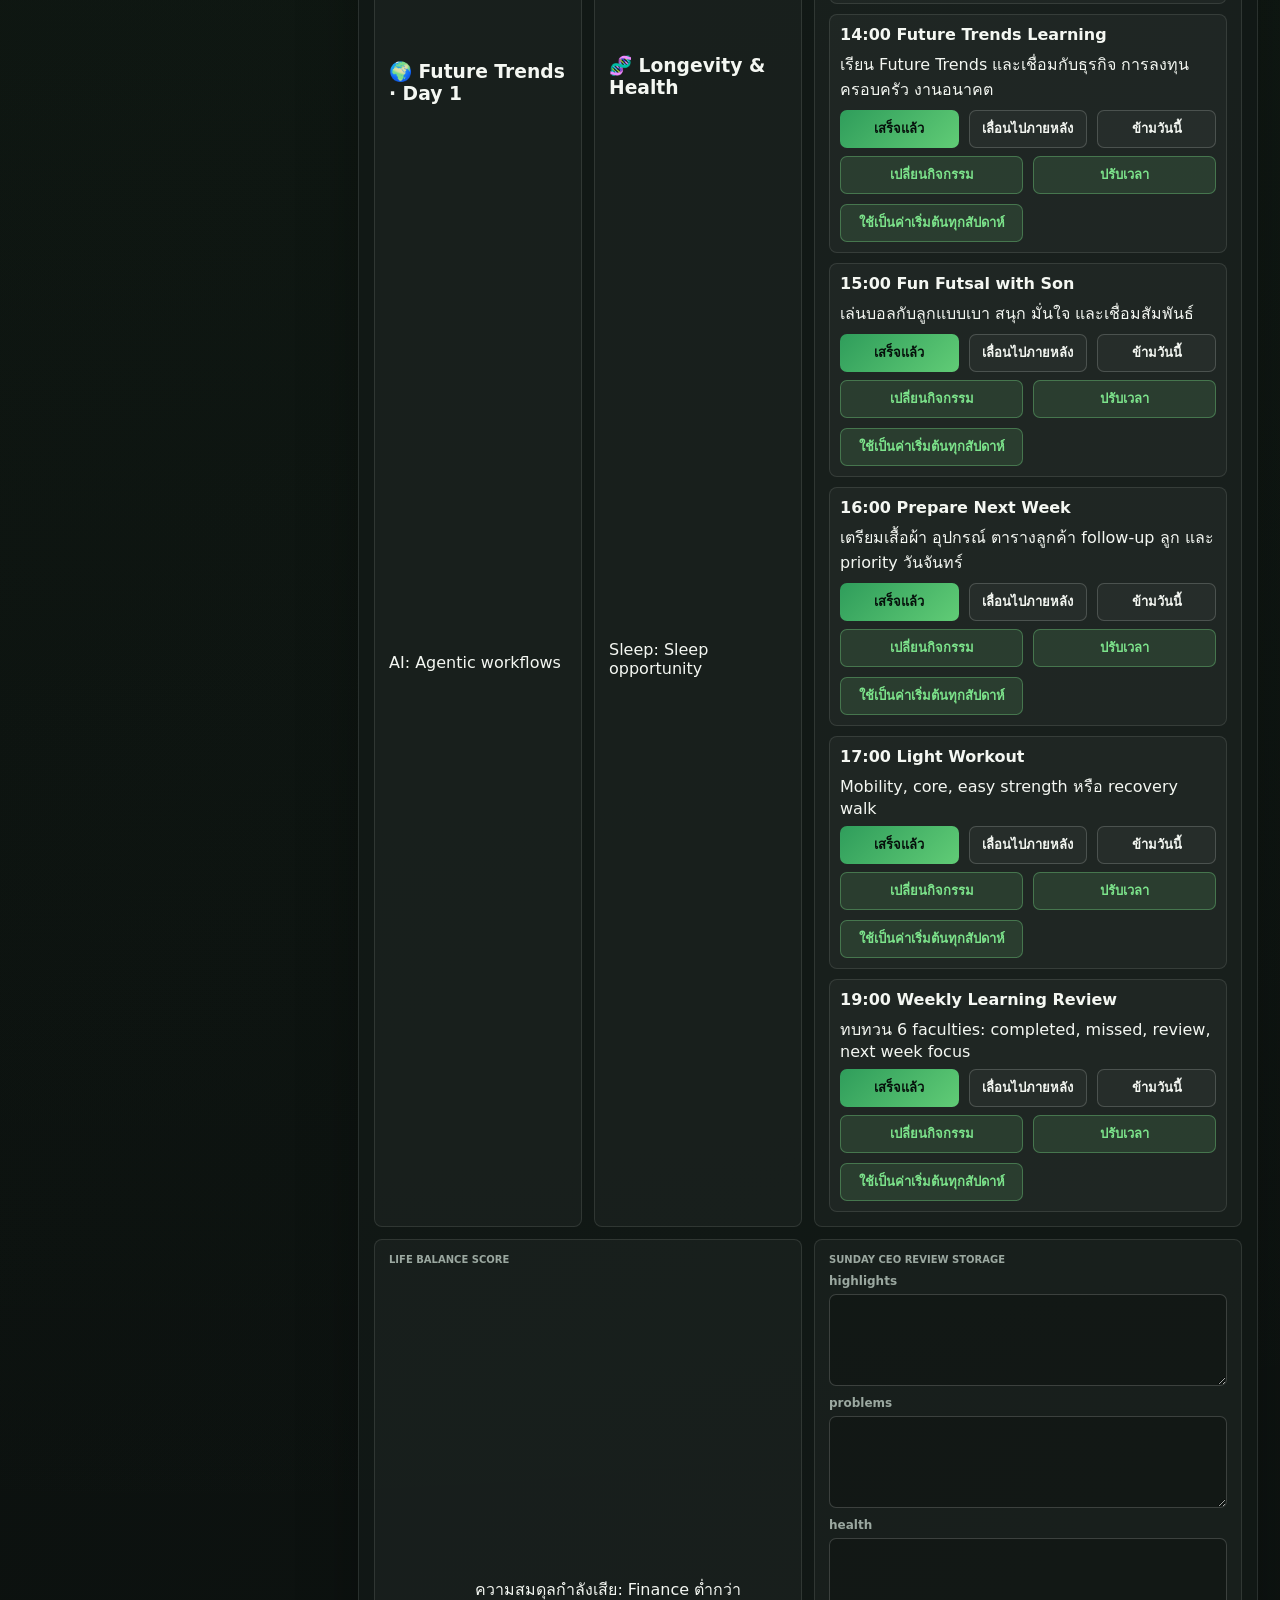
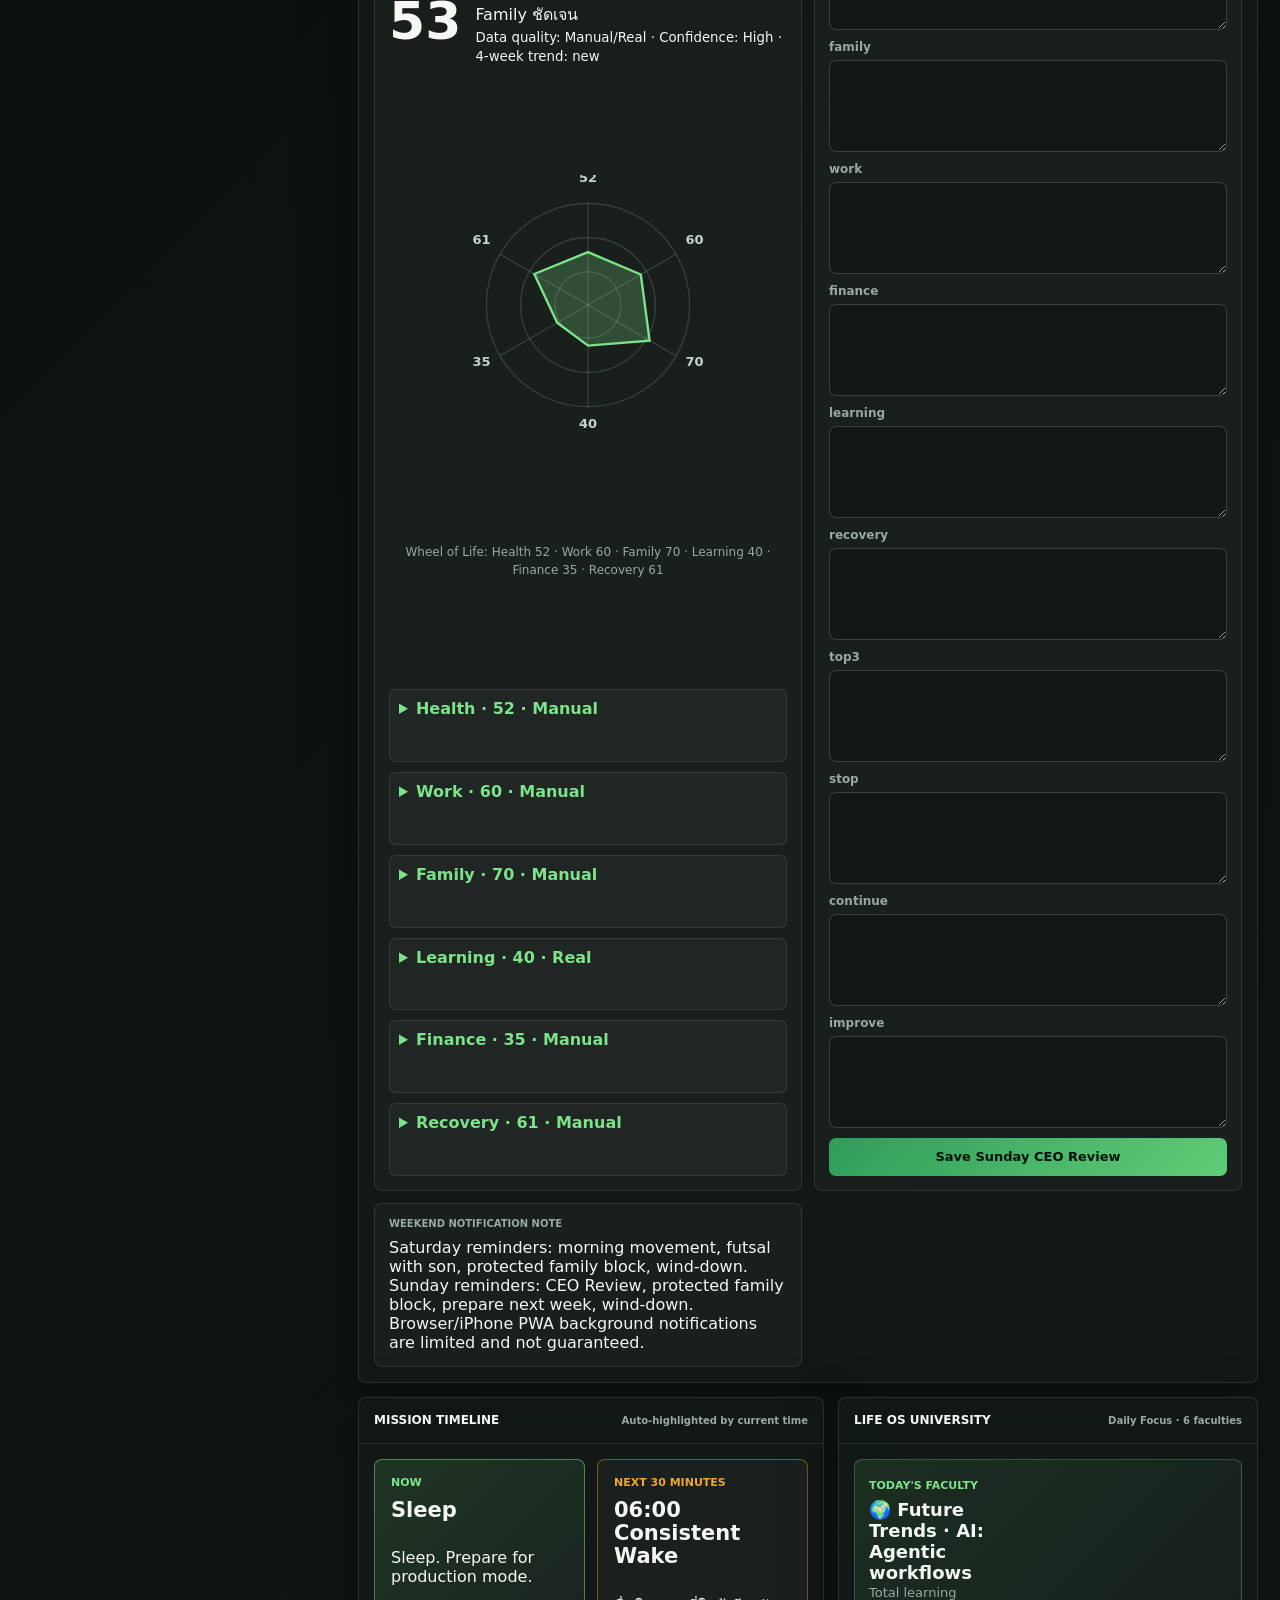
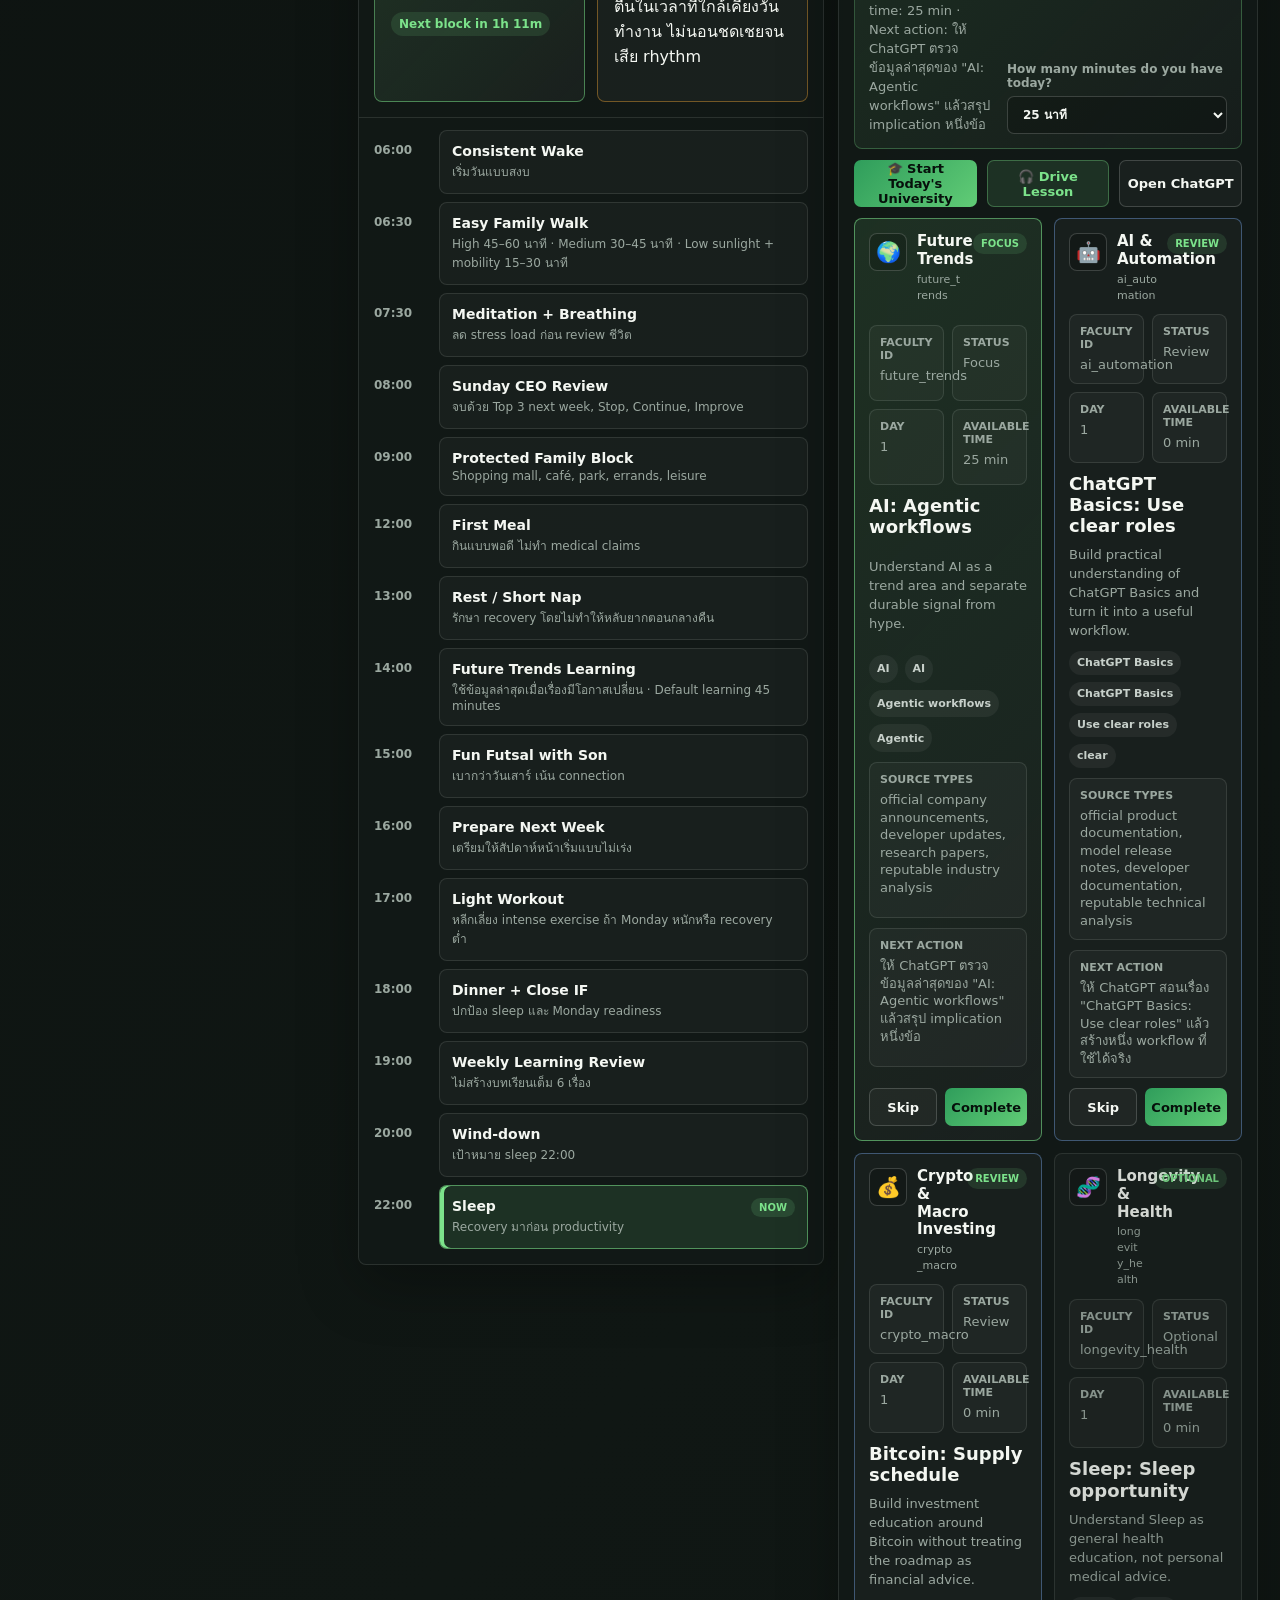
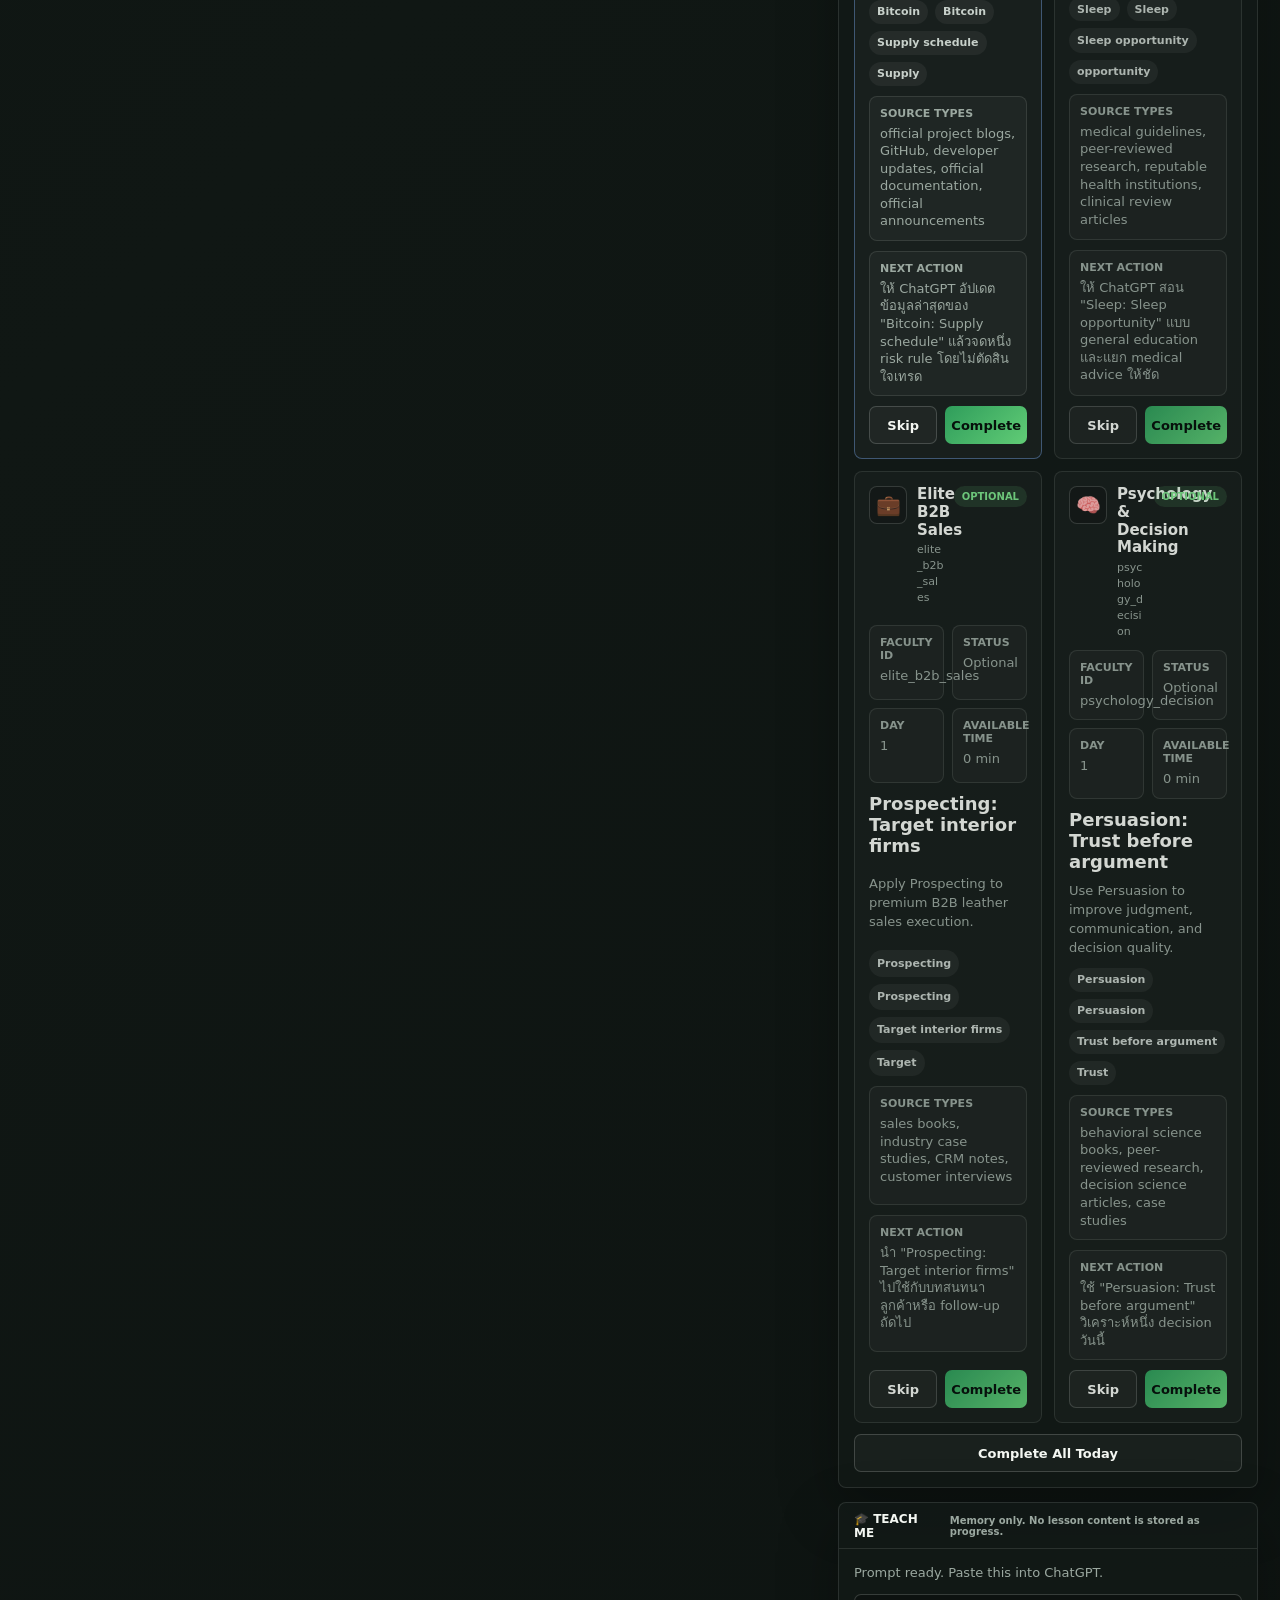
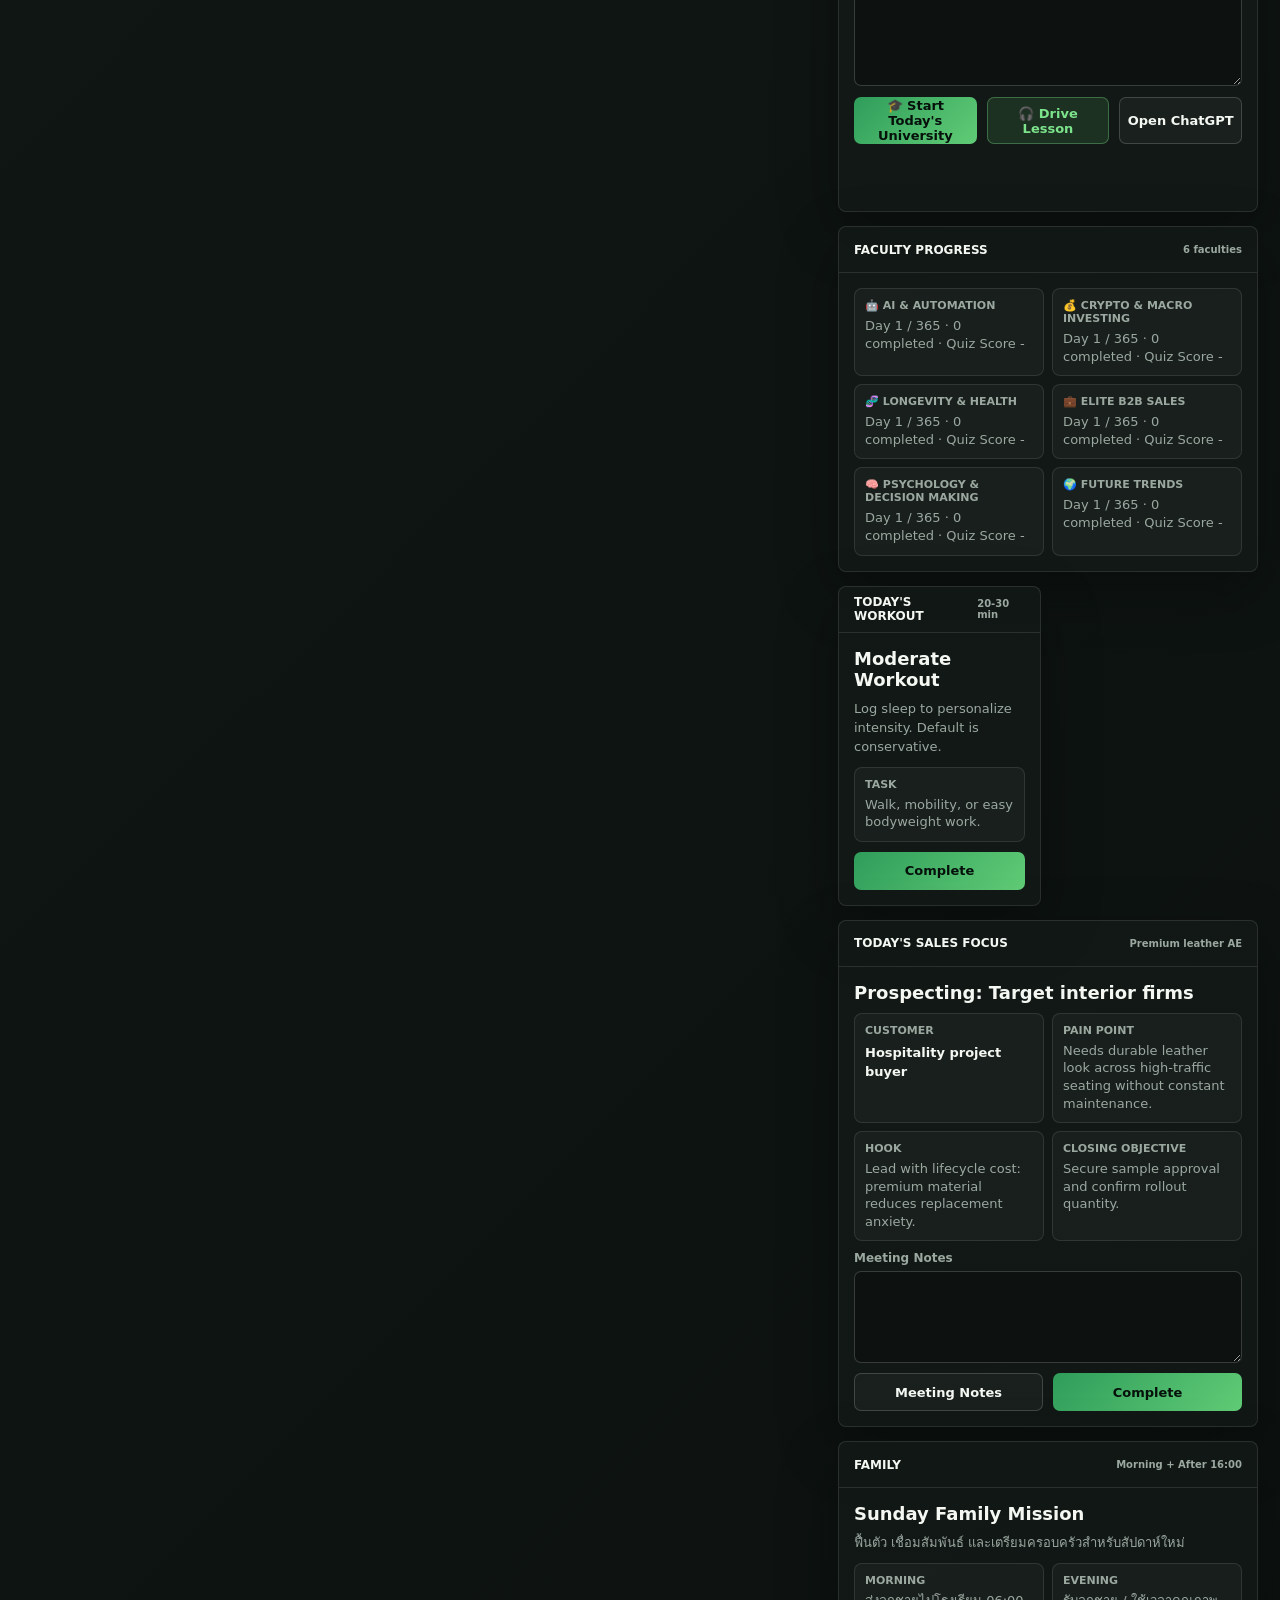
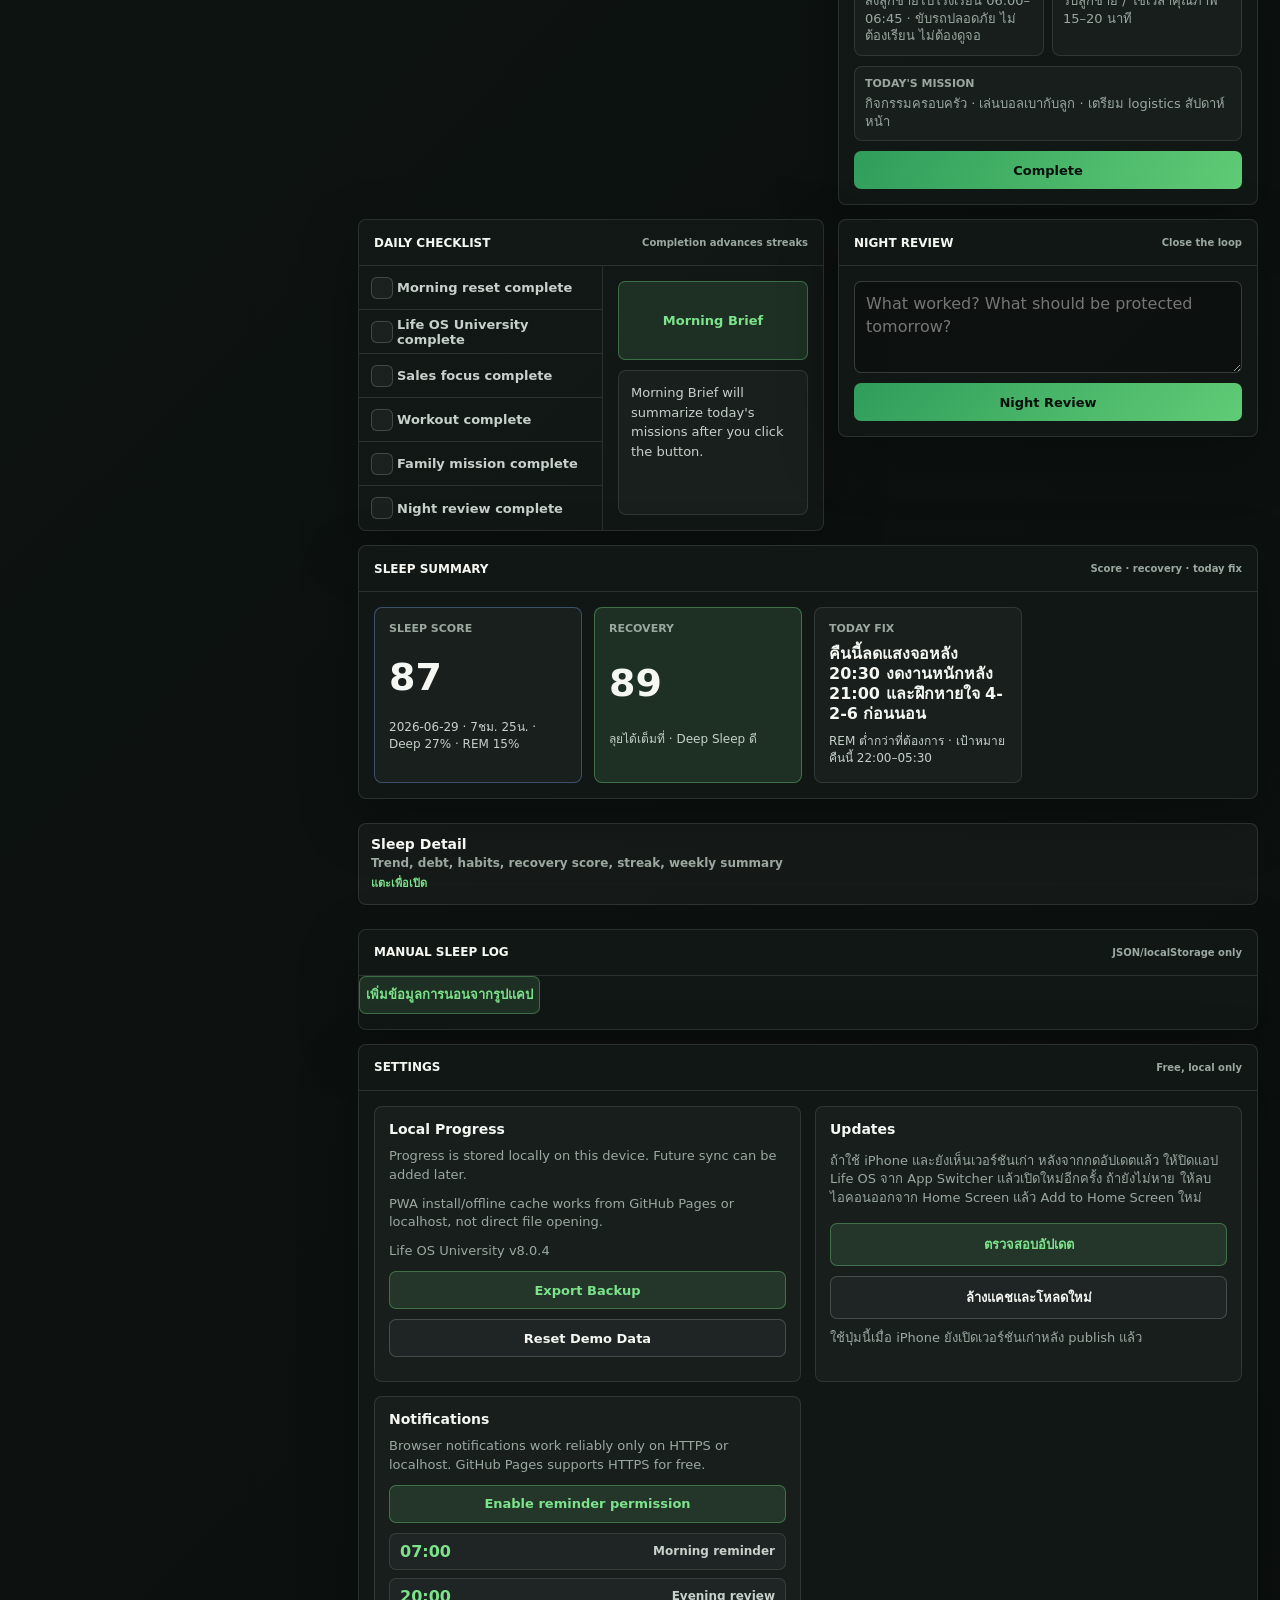
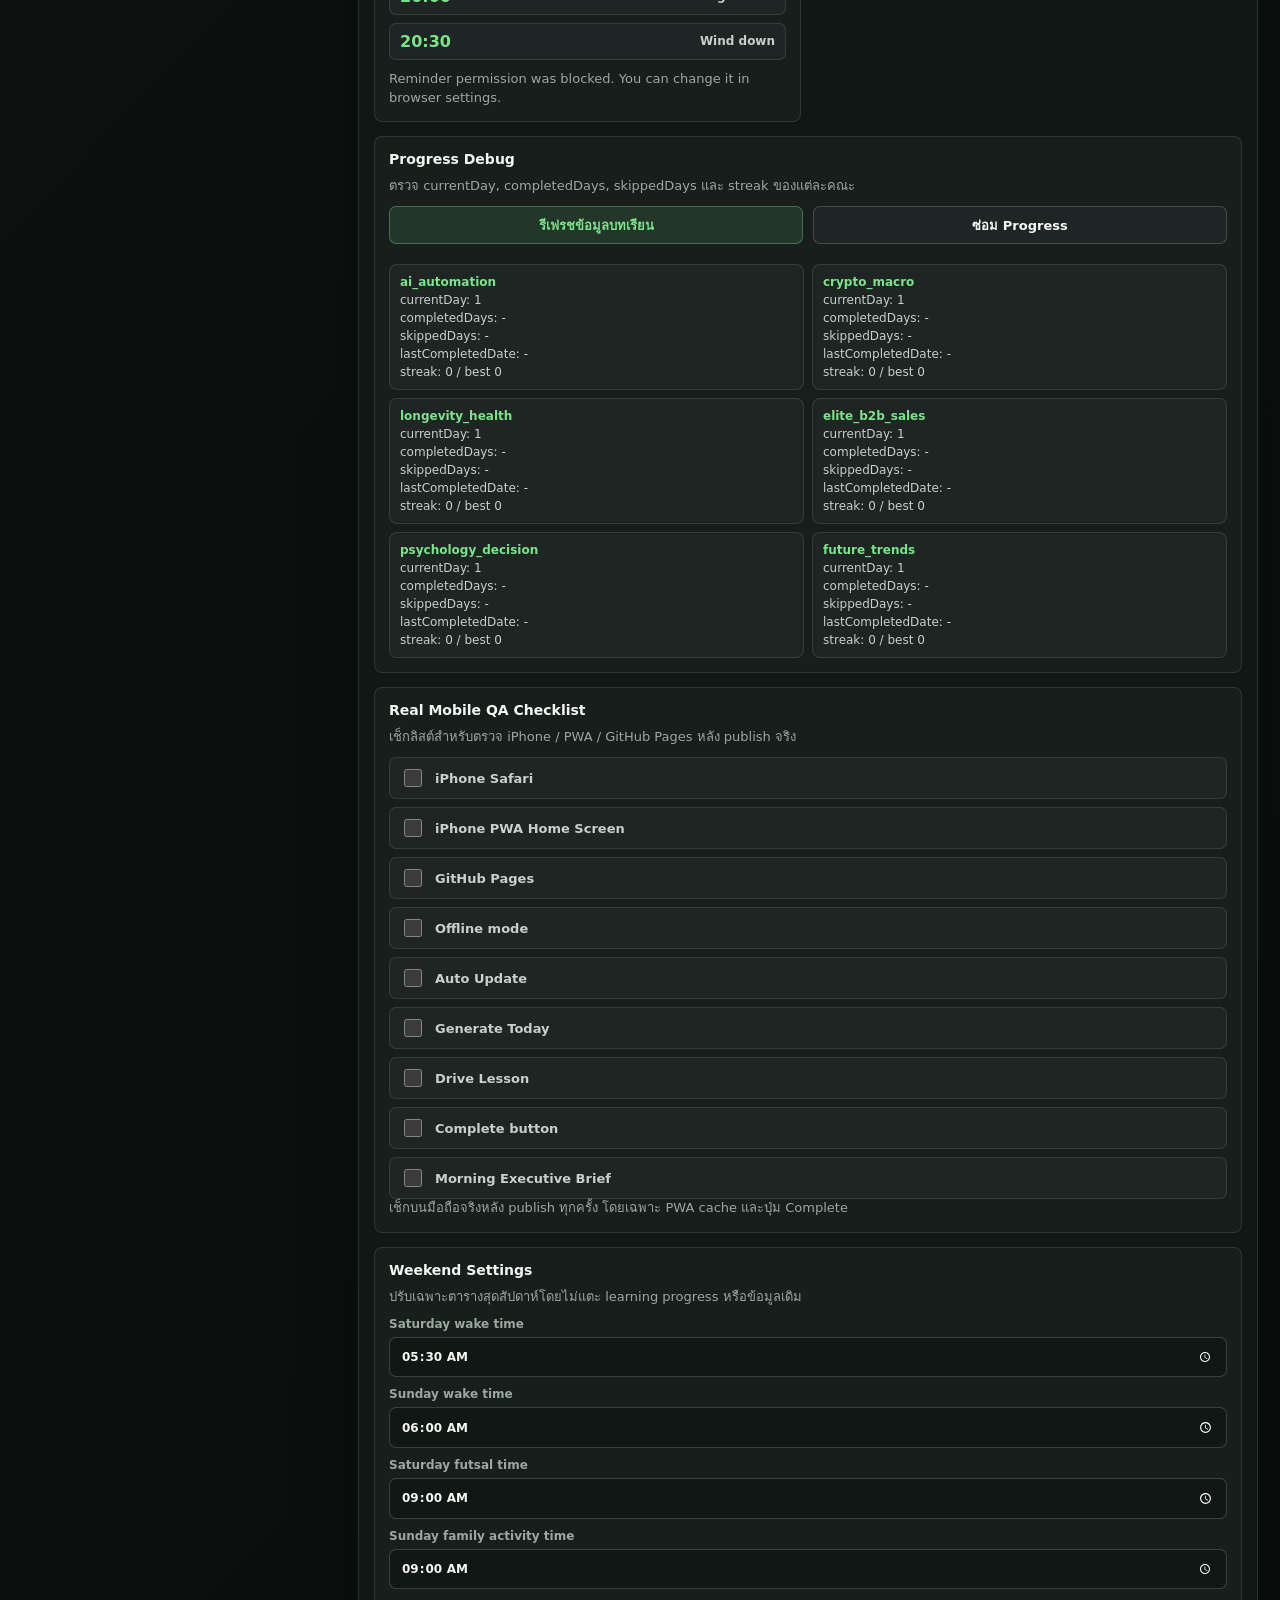
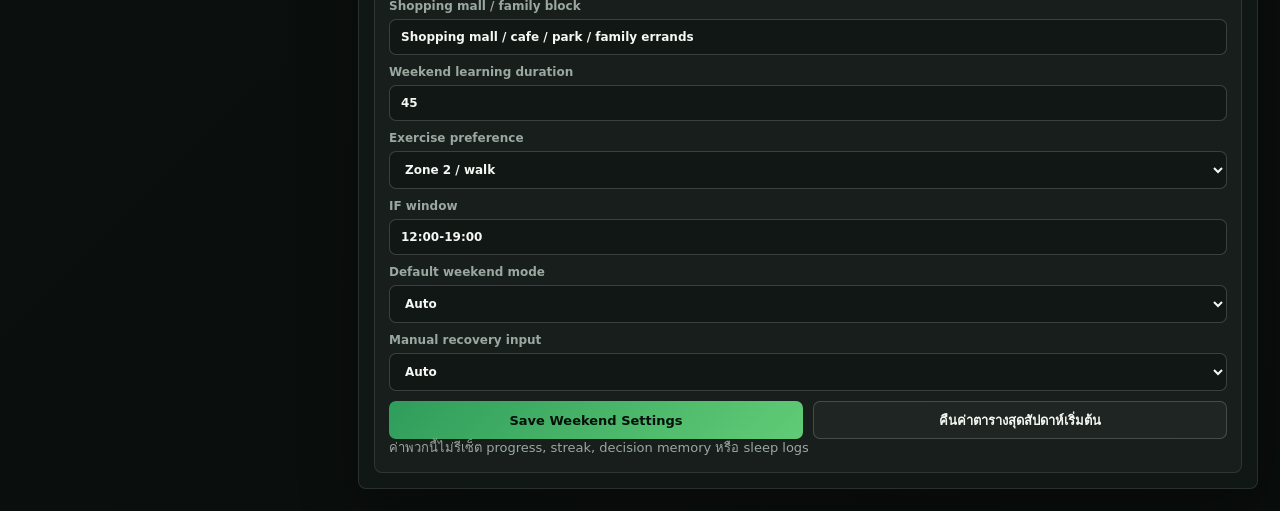
==== commit 68060ccc: "8.0.4" ====
--- a/index.html
+++ b/index.html
@@ -8,7 +8,7 @@
   <meta name="apple-mobile-web-app-capable" content="yes">
   <meta name="apple-mobile-web-app-status-bar-style" content="black-translucent">
   <meta name="apple-mobile-web-app-title" content="Life OS">
-  <title>Life OS University 8.0.1</title>
+  <title>Life OS University 8.0.4</title>
   <link rel="icon" href="data:image/svg+xml,%3Csvg xmlns='http://www.w3.org/2000/svg' viewBox='0 0 32 32'%3E%3Crect width='32' height='32' rx='7' fill='%23090d0c'/%3E%3Cpath d='M16 7l9 5v8l-9 5-9-5v-8l9-5z' fill='none' stroke='%237ce38b' stroke-width='2'/%3E%3Cpath d='M16 12v8M12 16h8' stroke='%237ce38b' stroke-width='2' stroke-linecap='round'/%3E%3C/svg%3E">
   <link rel="manifest" href="manifest.webmanifest">
   <link rel="apple-touch-icon" href="assets/icons/icon-192.png">
@@ -44,7 +44,7 @@
           </svg>
         </div>
         <div>
-          <h1>LIFE OS 8.0.1</h1>
+          <h1>LIFE OS 8.0.4</h1>
           <span data-i18n="brandSubtitle">Local Executive Operating System</span>
         </div>
       </div>
@@ -171,6 +171,7 @@
             <button class="soft-btn" data-browser-action="teach" type="button">Teach Me</button>
             <button class="soft-btn" data-browser-action="drive" type="button">Drive Lesson</button>
             <button class="ghost-btn" data-browser-action="brief" type="button">Morning Brief</button>
+            <button class="ghost-btn" data-browser-action="details" id="mobileDetailsToggle" type="button">ดูรายละเอียดทั้งหมด</button>
           </div>
         </div>
       </section>
@@ -215,6 +216,10 @@
         </section>
 
         <section class="modules" id="learnSection">
+          <button class="mobile-accordion-toggle" data-accordion-toggle="learn" type="button">
+            <span>Learn</span>
+            <b id="learnAccordionSummary">Focus lesson, Teach Me, Sales, Workout, Family</b>
+          </button>
           <article class="panel lesson-card wide" id="universityCard"></article>
           <article class="panel lesson-card wide" id="teachMeCard"></article>
           <article class="panel lesson-card wide" id="facultiesCard"></article>
@@ -224,7 +229,7 @@
         </section>
       </section>
 
-      <section class="grid" style="margin-top:14px">
+      <section class="grid daily-ops-section" style="margin-top:14px">
         <section class="panel">
           <div class="panel-title"><span data-i18n="dailyChecklist">Daily Checklist</span><small data-i18n="completionAdvances">Completion advances streaks</small></div>
           <div class="checklist">
@@ -246,15 +251,24 @@
       </section>
 
       <section class="sleep-dashboard" id="sleepSection">
+        <button class="mobile-accordion-toggle" data-accordion-toggle="health" type="button">
+          <span>Health</span>
+          <b id="healthAccordionSummary">Sleep, recovery, trends, manual sleep log</b>
+        </button>
         <section class="panel sleep-panel wide">
           <div class="panel-title">
-            <span>Sleep Optimization</span>
-            <small>Manual screenshot log · rule-based</small>
+            <span>Sleep Summary</span>
+            <small>Score · recovery · today fix</small>
           </div>
           <div id="sleepOptimization"></div>
         </section>
 
-        <section class="panel sleep-panel wide">
+        <button class="mobile-accordion-toggle sleep-detail-toggle" data-accordion-toggle="sleepDetail" type="button">
+          <span>Sleep Detail</span>
+          <b>Trend, debt, habits, recovery score, streak, weekly summary</b>
+        </button>
+
+        <section class="panel sleep-panel wide sleep-detail-panel">
           <div class="panel-title">
             <span>Sleep Intelligence</span>
             <small>Trend · debt · habits · recovery · streak</small>
@@ -273,6 +287,10 @@
       </section>
 
       <section class="grid settings-grid-wrap" id="settingsSection">
+        <button class="mobile-accordion-toggle" data-accordion-toggle="settings" type="button">
+          <span>Settings</span>
+          <b id="settingsAccordionSummary">Updates, backup, PWA, debug, weekend settings</b>
+        </button>
         <section class="panel">
           <div class="panel-title"><span data-i18n="settings">Settings</span><small data-i18n="freeLocalOnly">Free, local only</small></div>
           <div class="settings-grid">
@@ -331,13 +349,10 @@
 
   <nav class="mobile-bottom-nav" aria-label="Mobile navigation">
     <a href="#nowSection" data-i18n="navNow">Now</a>
-    <a href="#executiveSection">Brief</a>
-    <a href="#weekendSection">Balance</a>
-    <a href="#learnSection" data-i18n="navLearn">Learn</a>
-    <a href="#workoutCard" data-i18n="navWorkout">Workout</a>
-    <a href="#familyCard" data-i18n="navFamily">Family</a>
-    <a href="#sleepSection">Sleep</a>
-    <a href="#settingsSection" data-i18n="settings">Settings</a>
+    <a href="#learnSection" data-open-accordion="learn" data-i18n="navLearn">Learn</a>
+    <a href="#sleepSection" data-open-accordion="health">Health</a>
+    <a href="#familyCard" data-open-accordion="learn" data-i18n="navFamily">Family</a>
+    <a href="#settingsSection" data-open-accordion="settings" data-i18n="settings">Settings</a>
   </nav>
 
   <script src="src/roadmaps.generated.js"></script>
--- a/styles/main.css
+++ b/styles/main.css
@@ -70,12 +70,53 @@
 }
 
 .mobile-topbar,
-.mobile-bottom-nav {
+.mobile-bottom-nav,
+.mobile-accordion-toggle {
   display: none;
 }
 
 .hidden {
   display: none !important;
+}
+
+#sleepSection:not(.sleep-detail-open) .sleep-detail-panel {
+  display: none;
+}
+
+#sleepSection.sleep-detail-open .sleep-detail-toggle::after {
+  content: "แตะเพื่อปิด";
+}
+
+.sleep-detail-toggle {
+  width: 100%;
+  min-height: 54px;
+  display: grid;
+  gap: 4px;
+  margin: 10px 0;
+  padding: 12px;
+  border: 1px solid var(--line);
+  border-radius: var(--radius);
+  background: rgba(255, 255, 255, .04);
+  color: var(--text);
+  text-align: left;
+}
+
+.sleep-detail-toggle span {
+  font-size: 14px;
+  font-weight: 900;
+}
+
+.sleep-detail-toggle b {
+  color: var(--muted);
+  font-size: 12px;
+  font-weight: 750;
+}
+
+.sleep-detail-toggle::after {
+  content: "แตะเพื่อเปิด";
+  color: var(--green);
+  font-size: 11px;
+  font-weight: 900;
 }
 
 .update-banner {
@@ -1776,7 +1817,7 @@
     left: 0;
     z-index: 60;
     display: grid;
-    grid-template-columns: repeat(8, 1fr);
+    grid-template-columns: repeat(5, 1fr);
     gap: 1px;
     padding: 8px 8px calc(8px + env(safe-area-inset-bottom));
     border-top: 1px solid var(--line);
@@ -1865,6 +1906,69 @@
     white-space: normal;
   }
 
+  .mobile-accordion-toggle {
+    width: 100%;
+    min-height: 58px;
+    display: grid;
+    gap: 4px;
+    padding: 12px;
+    border: 1px solid var(--line);
+    border-radius: var(--radius);
+    background: rgba(255, 255, 255, .04);
+    color: var(--text);
+    text-align: left;
+  }
+
+  .mobile-accordion-toggle span {
+    font-size: 14px;
+    font-weight: 900;
+  }
+
+  .mobile-accordion-toggle b {
+    color: var(--muted);
+    font-size: 12px;
+    font-weight: 750;
+    line-height: 1.35;
+  }
+
+  .mobile-accordion-toggle::after {
+    content: "แตะเพื่อเปิด";
+    justify-self: start;
+    color: var(--green);
+    font-size: 11px;
+    font-weight: 900;
+  }
+
+  #learnSection.accordion-open > .mobile-accordion-toggle::after,
+  #sleepSection.accordion-open > .mobile-accordion-toggle::after,
+  #settingsSection.accordion-open > .mobile-accordion-toggle::after {
+    content: "แตะเพื่อปิด";
+  }
+
+  body.mobile-details-open #learnSection:not(.accordion-open) > article,
+  body.mobile-details-open #sleepSection:not(.accordion-open) > section,
+  body.mobile-details-open #settingsSection:not(.accordion-open) > section {
+    display: none;
+  }
+
+  body:not(.mobile-details-open) #executiveSection,
+  body:not(.mobile-details-open) #weekendSection,
+  body:not(.mobile-details-open) #learnSection,
+  body:not(.mobile-details-open) #sleepSection,
+  body:not(.mobile-details-open) #settingsSection,
+  body:not(.mobile-details-open) .daily-ops-section,
+  body:not(.mobile-details-open) #scheduleList {
+    display: none;
+  }
+
+  body:not(.mobile-details-open) #nowSection {
+    margin-top: 14px;
+  }
+
+  body:not(.mobile-details-open) #nowSection > .panel {
+    margin-bottom: 0;
+  }
+
   .executive-card.wide {
     grid-column: 1;
   }
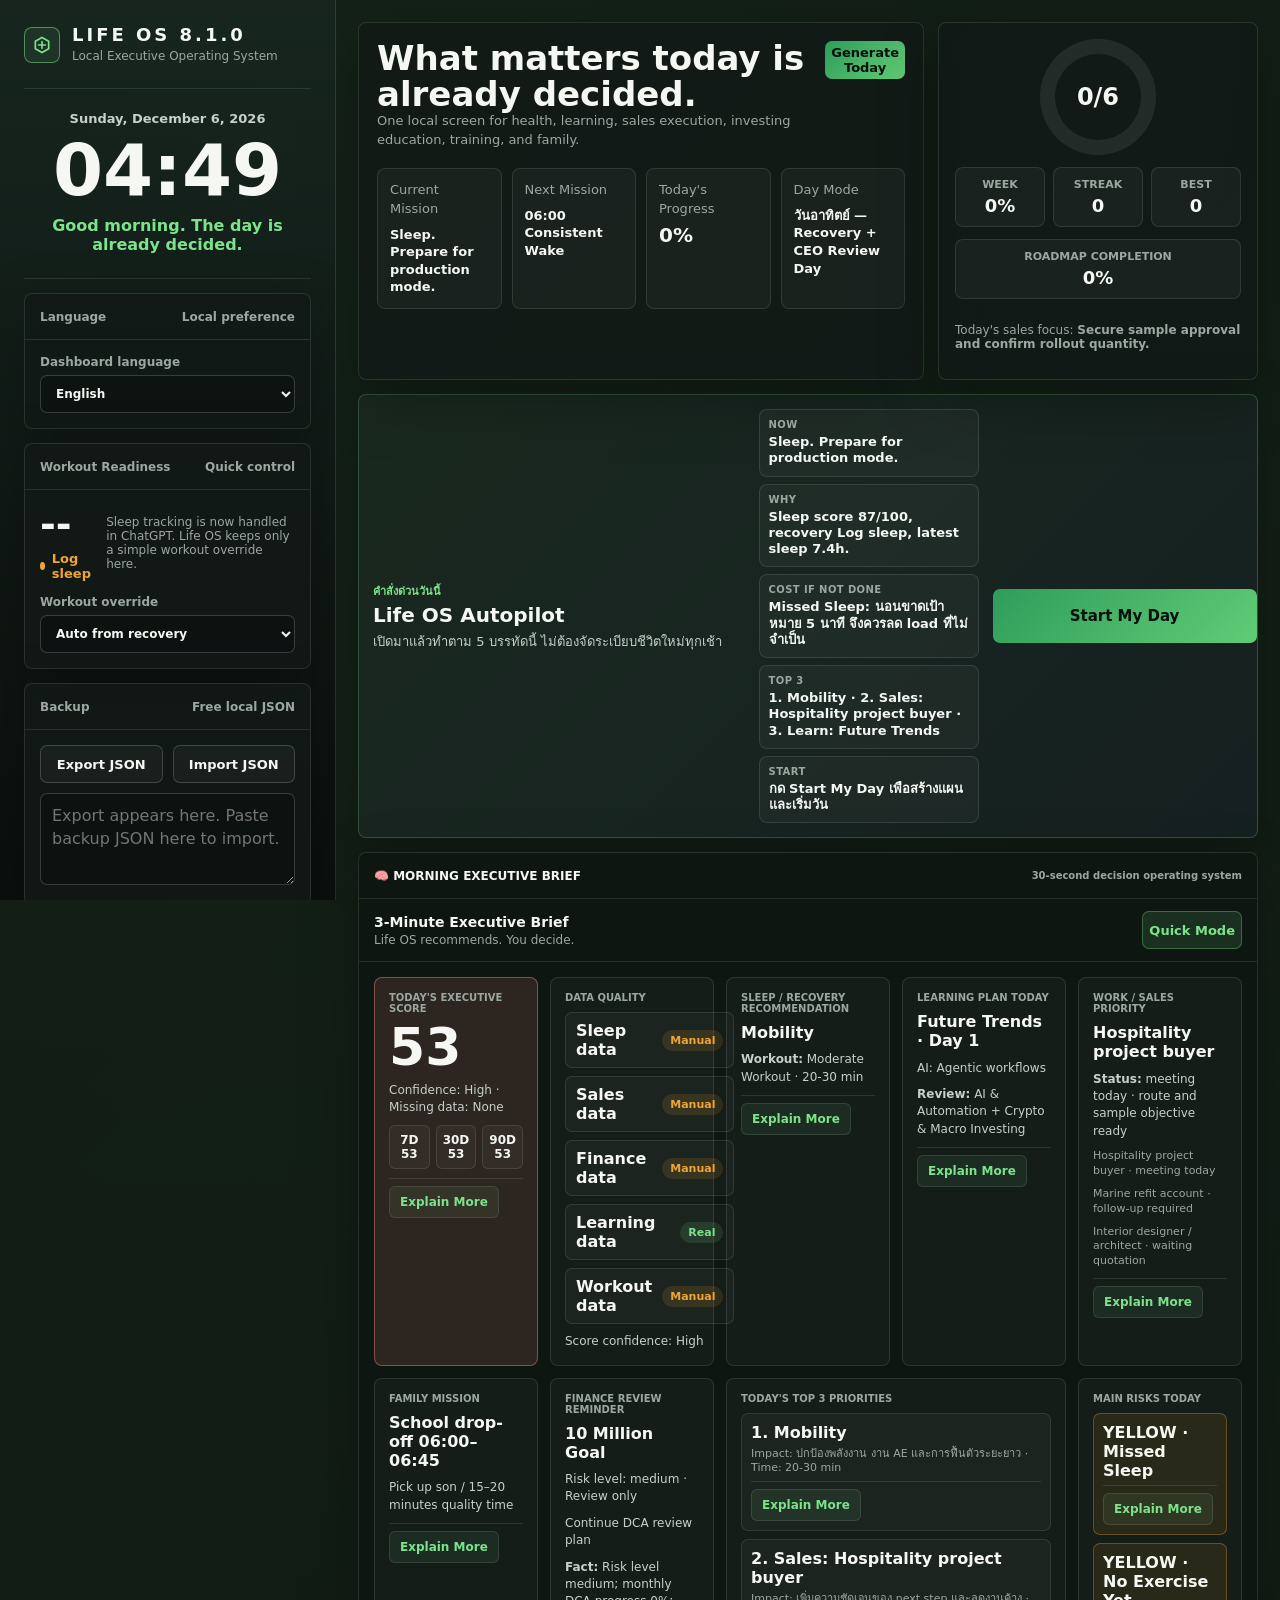
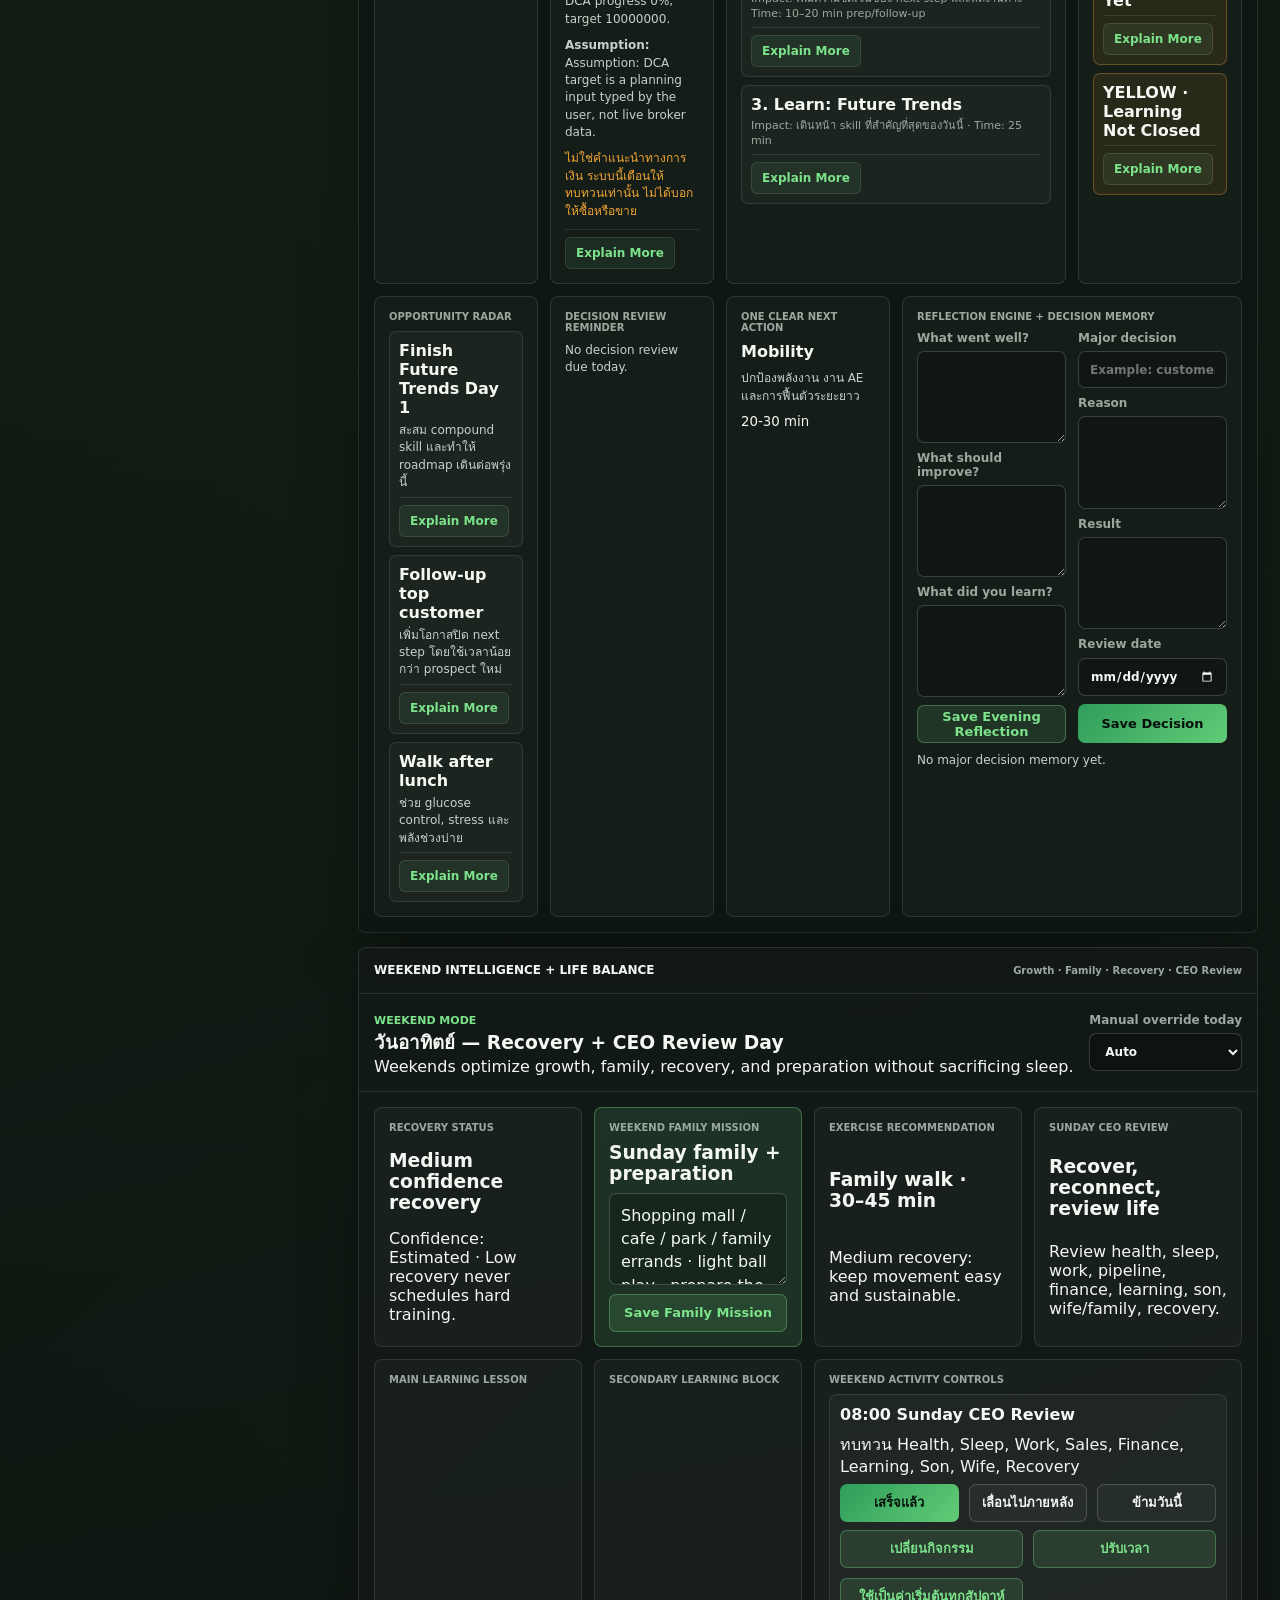
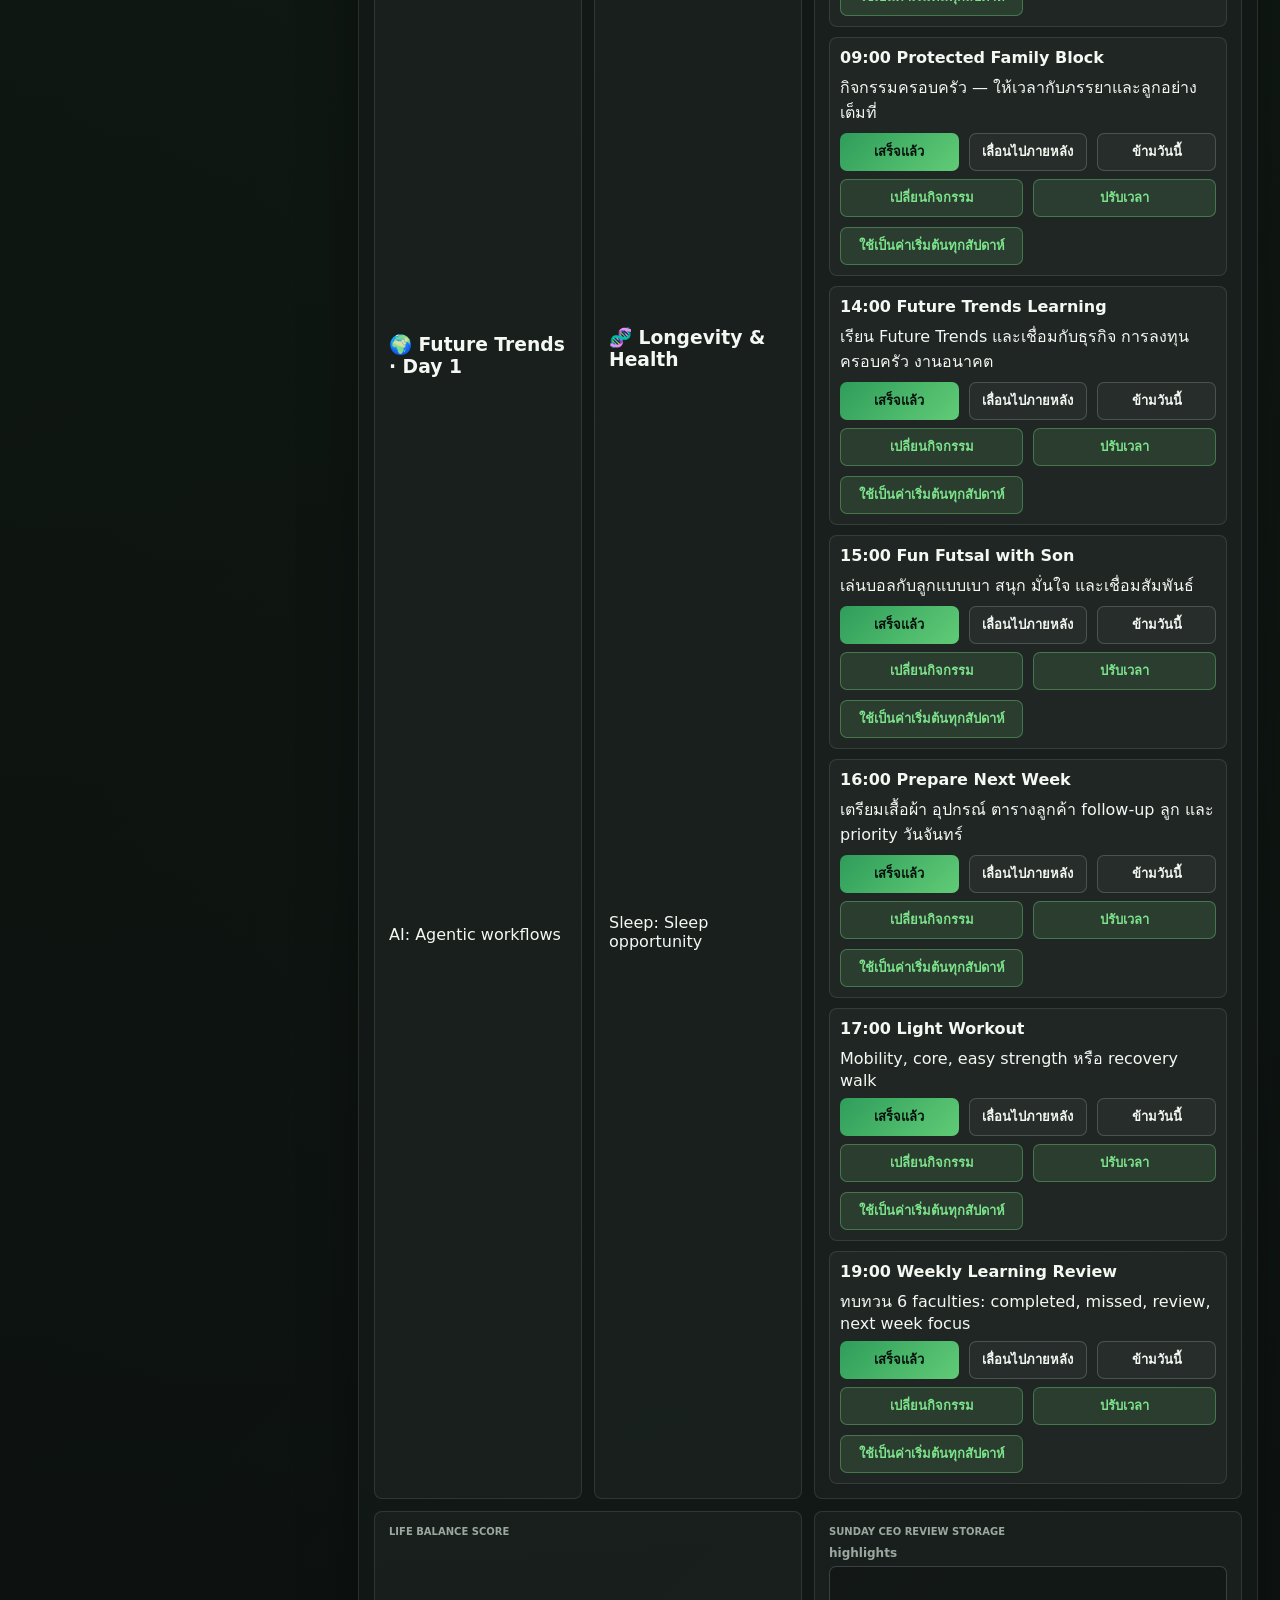
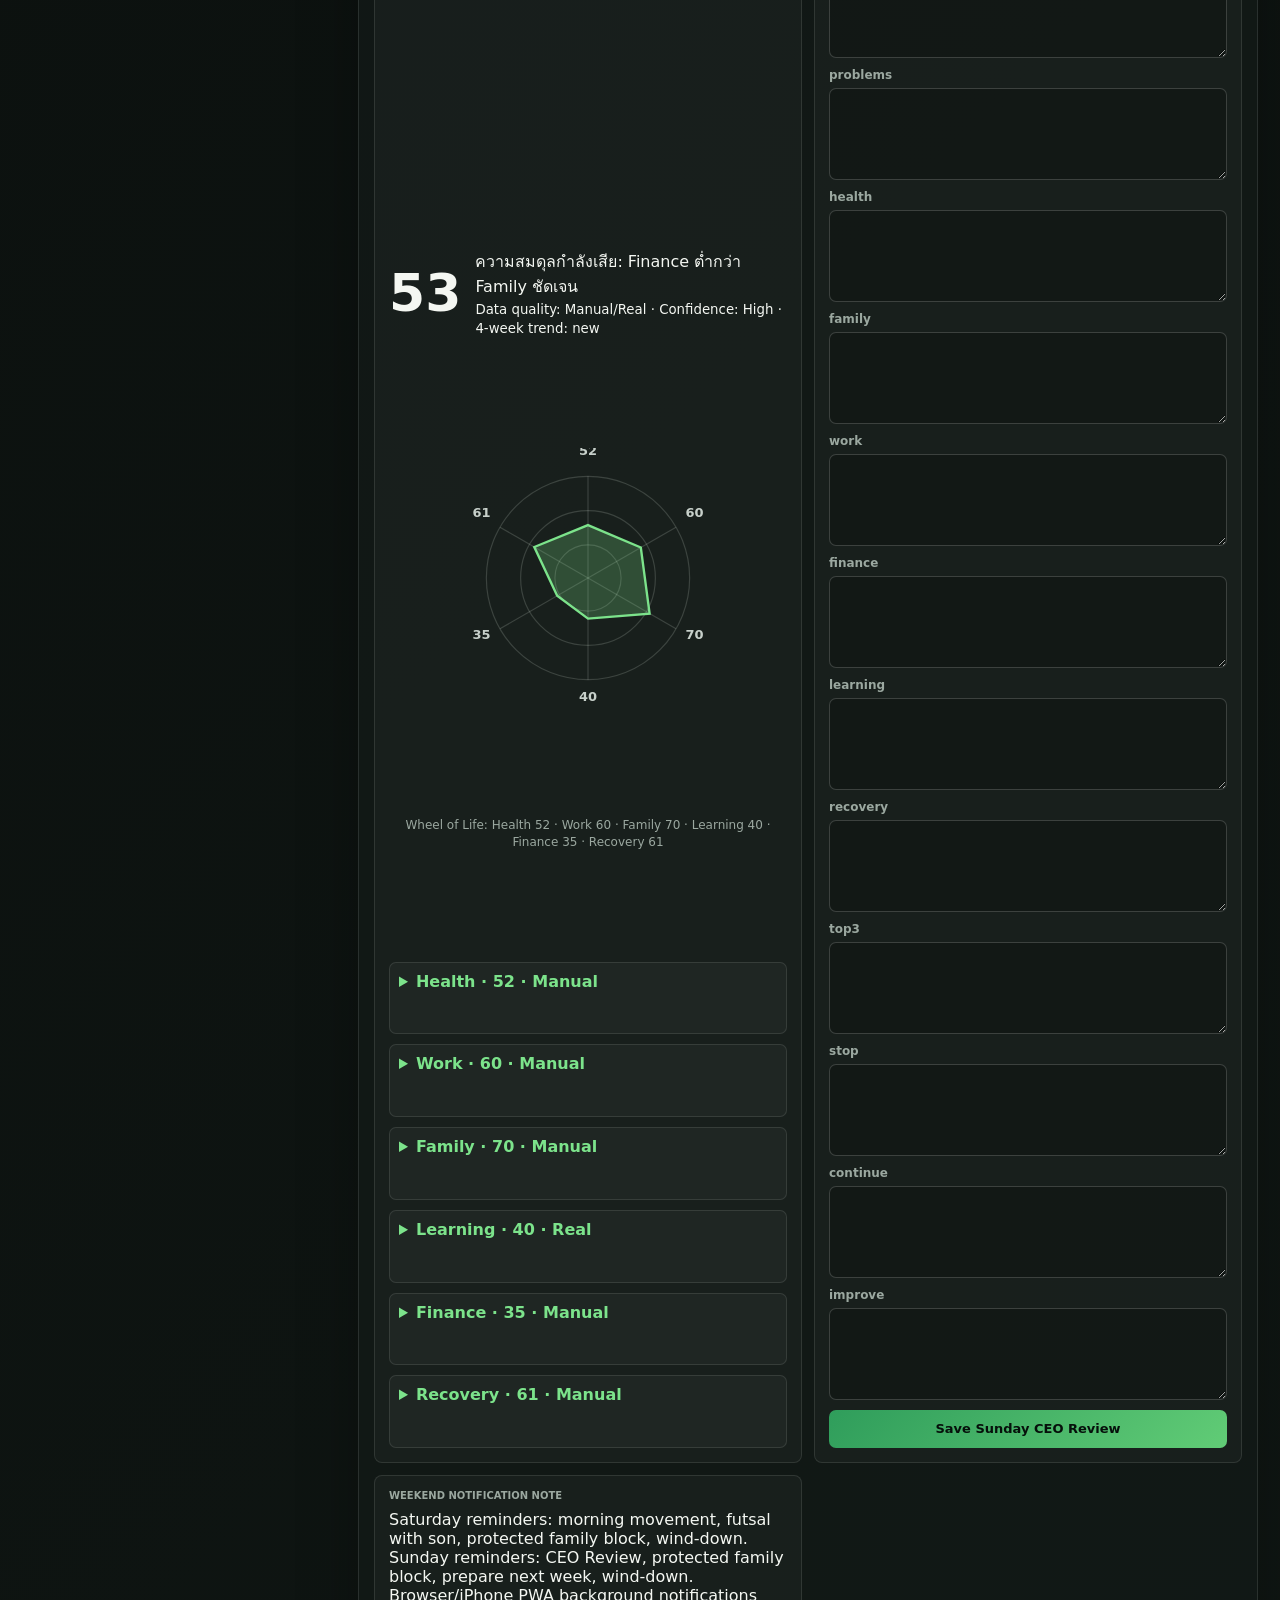
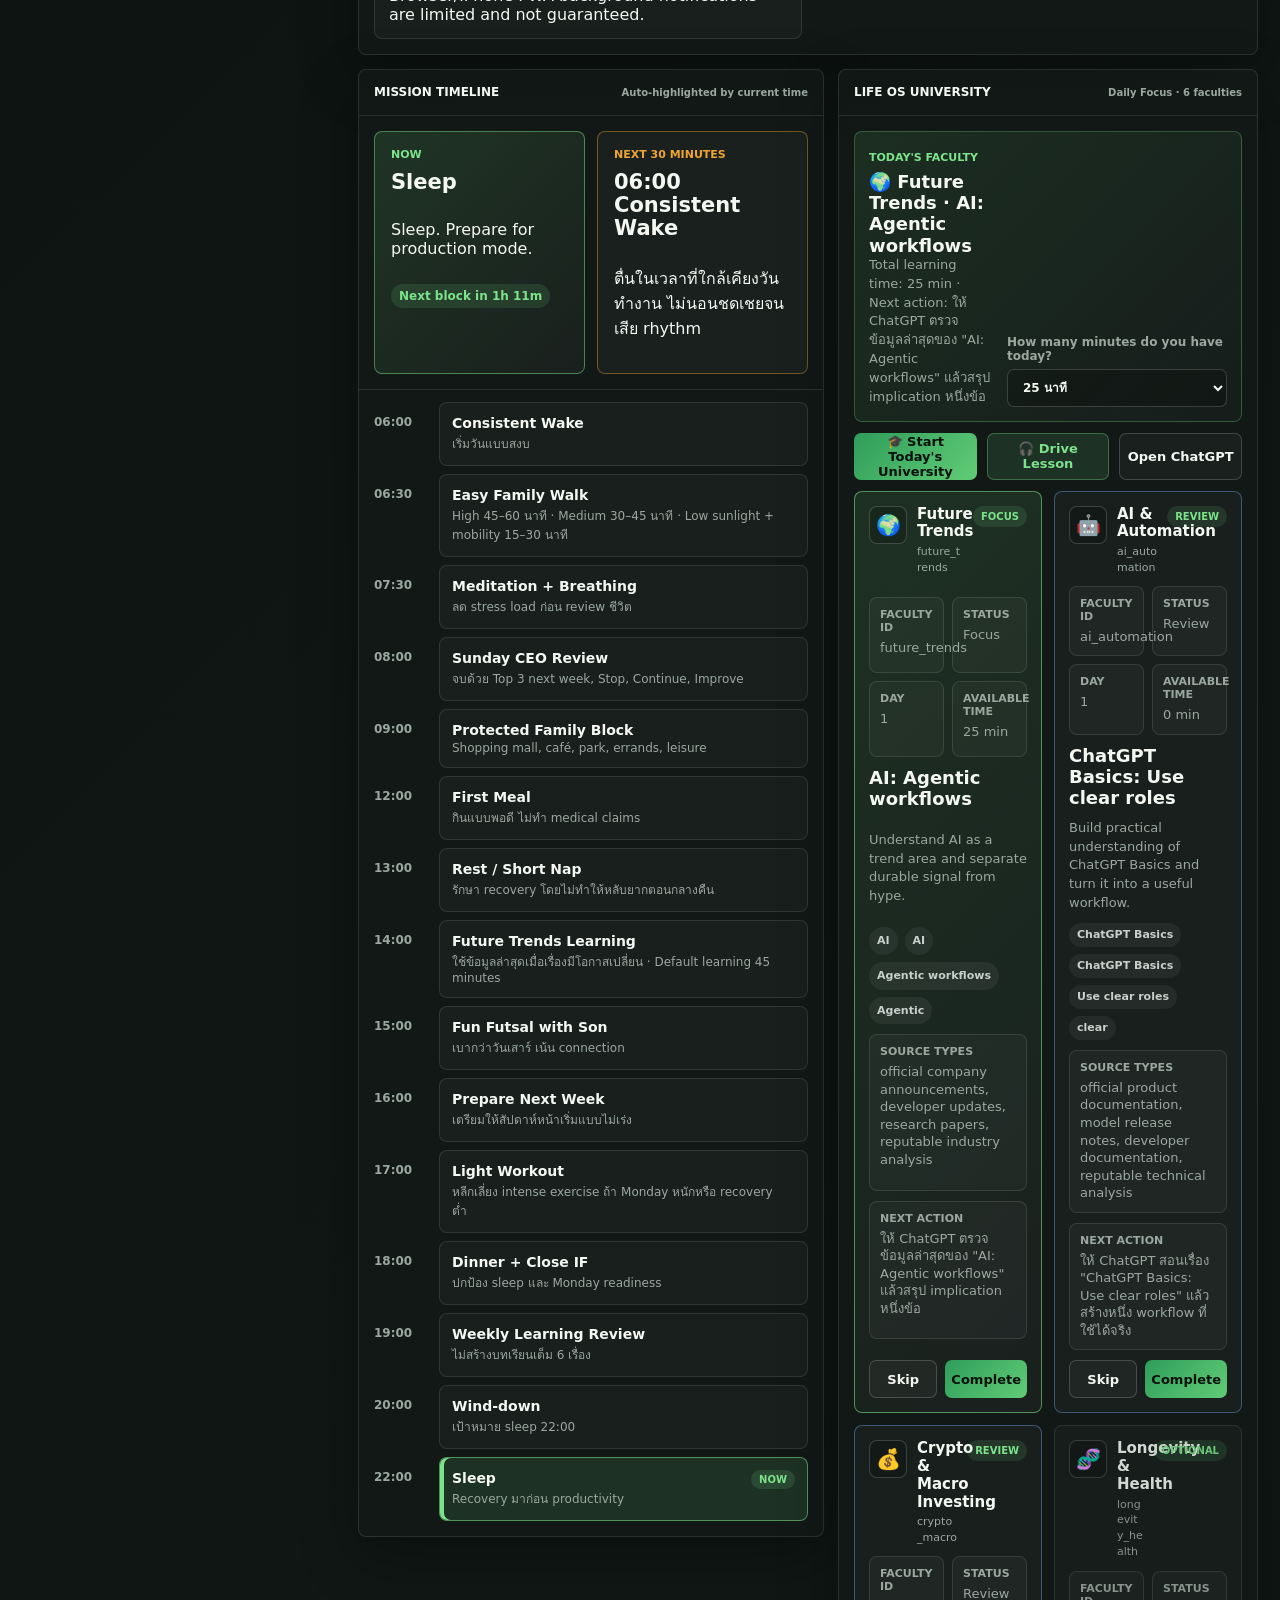
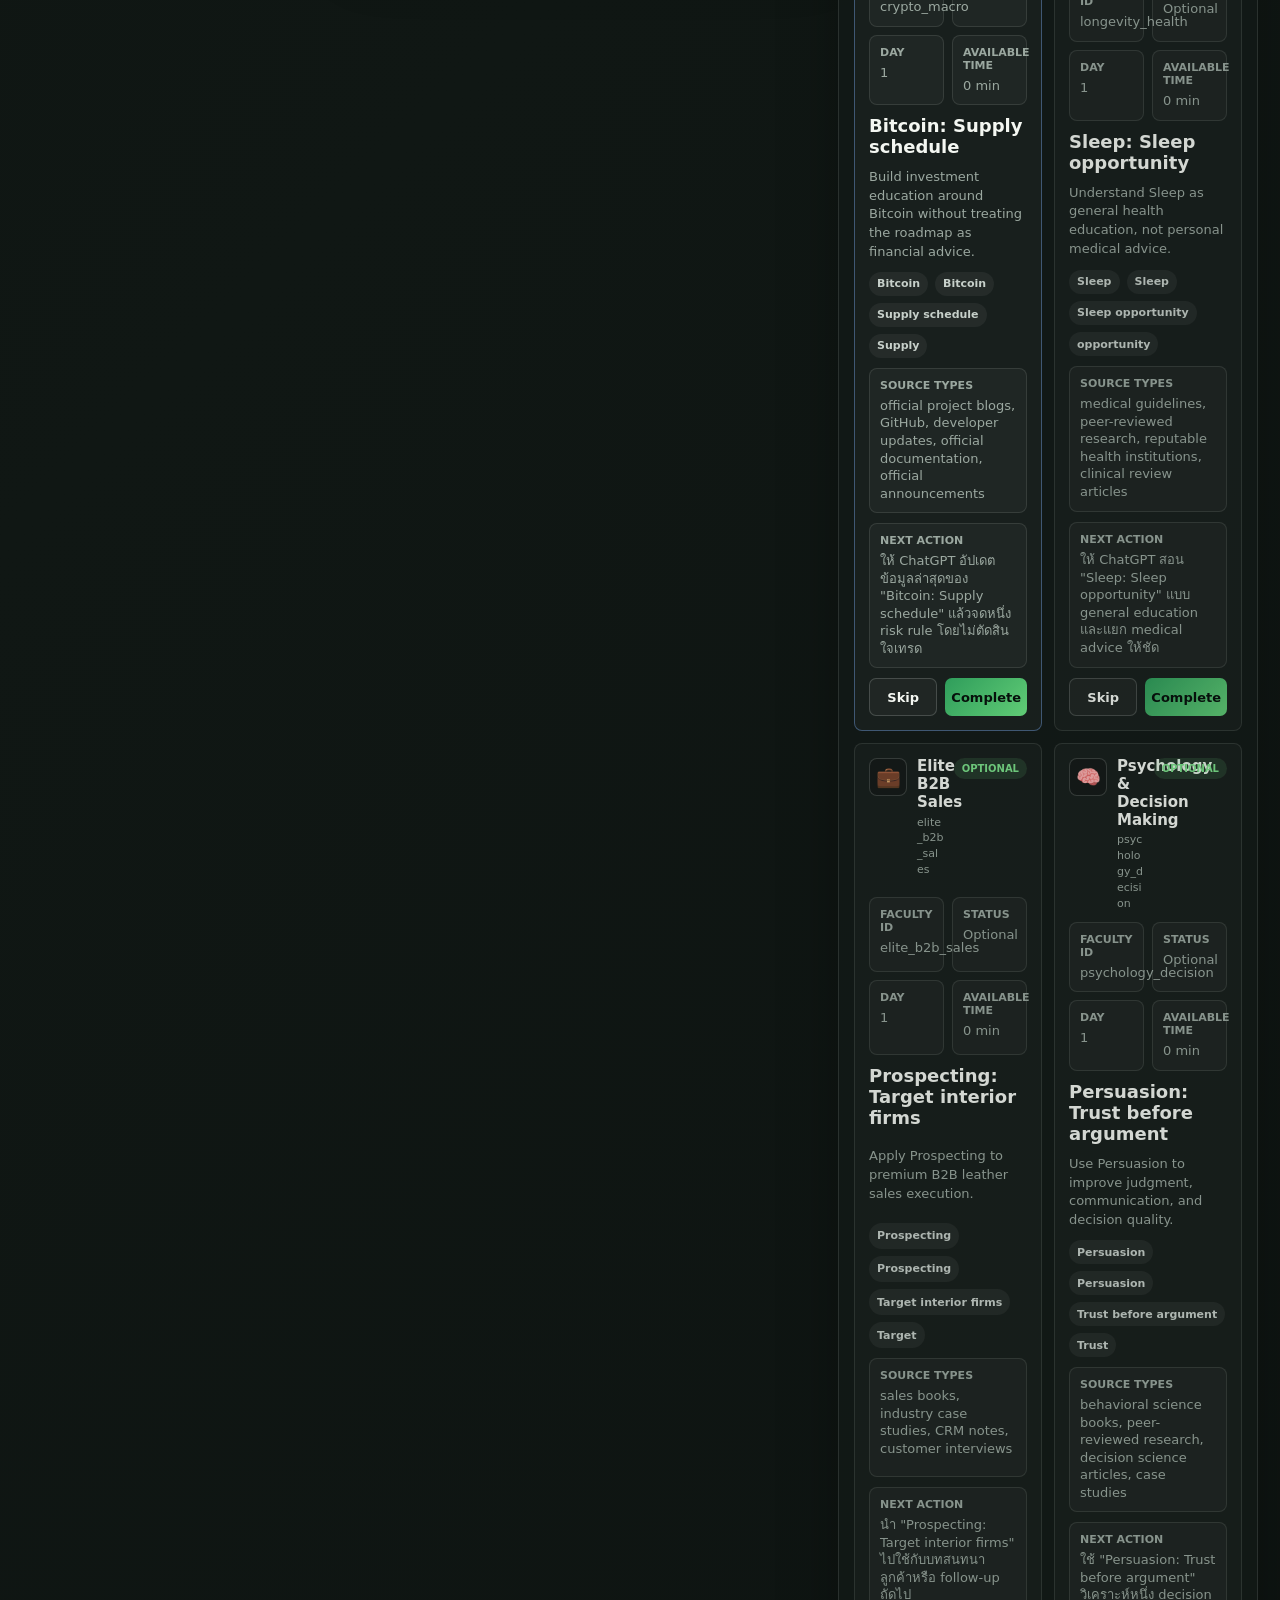
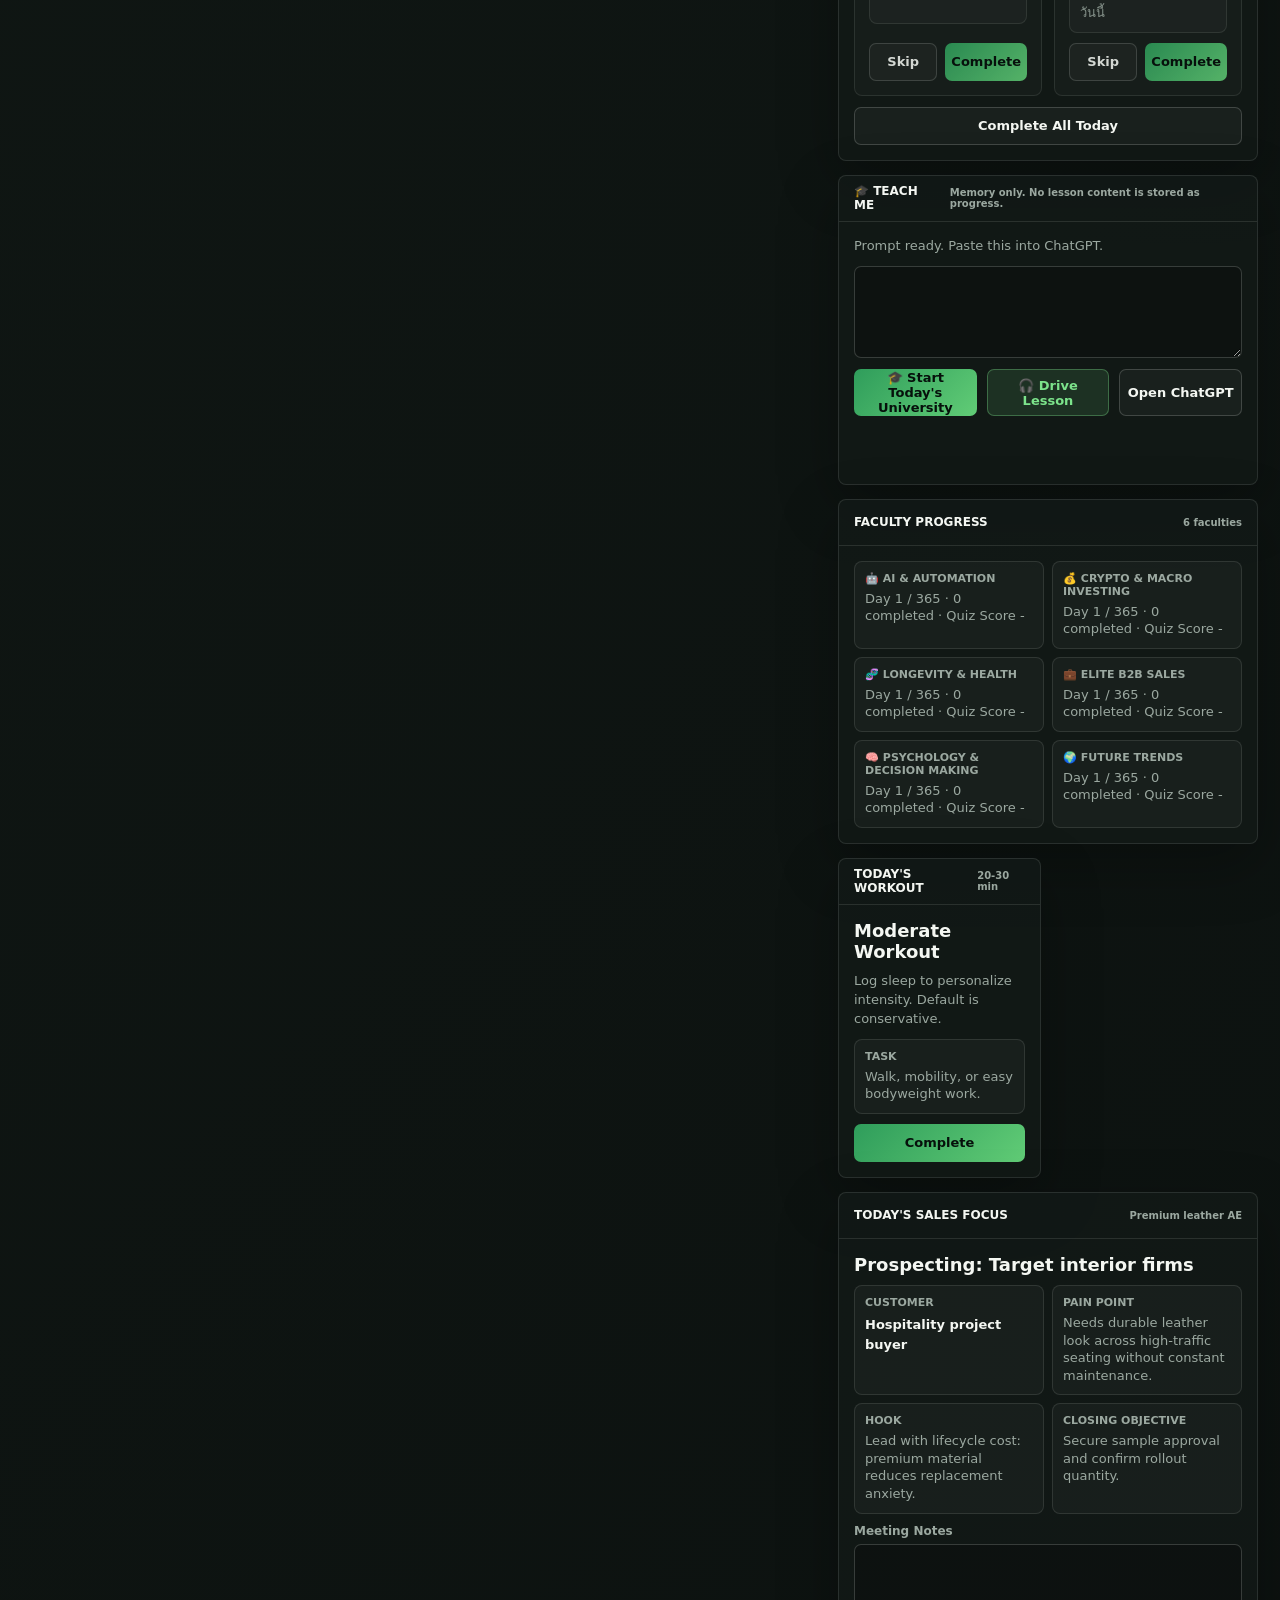
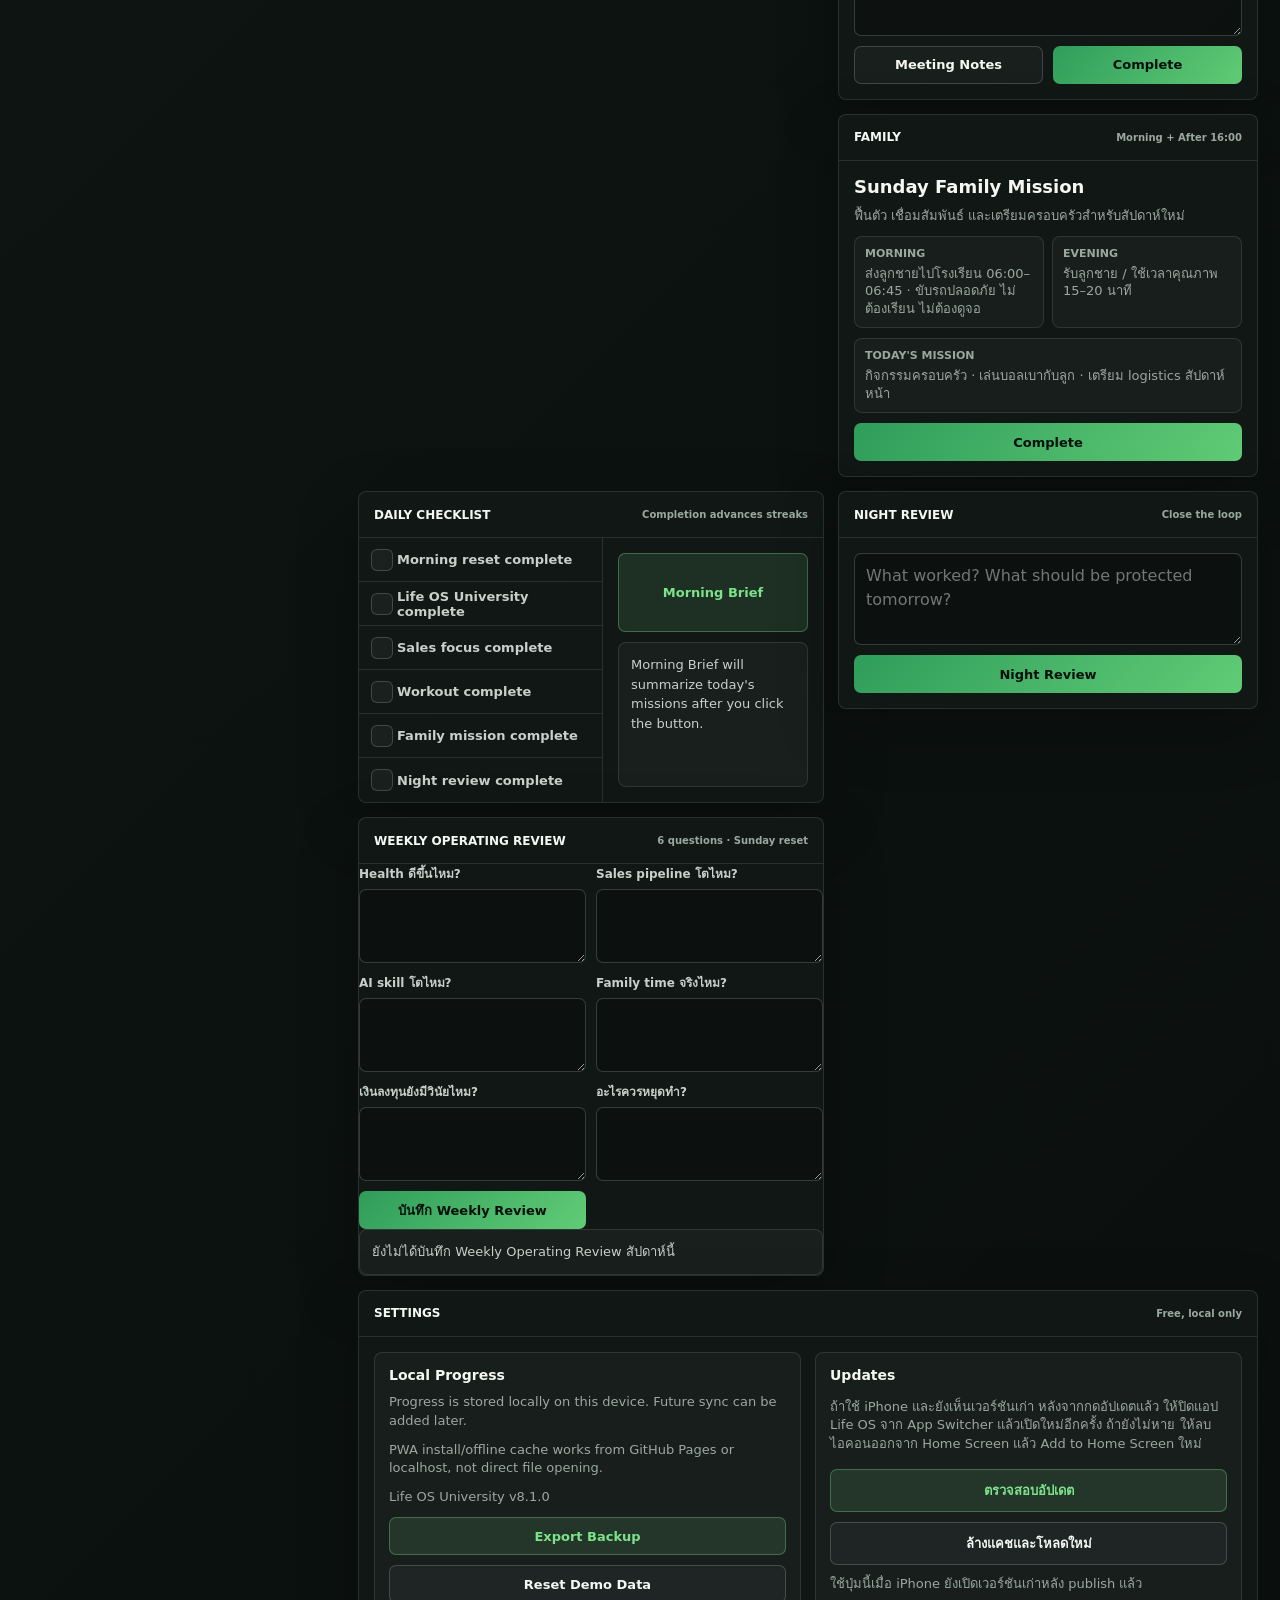
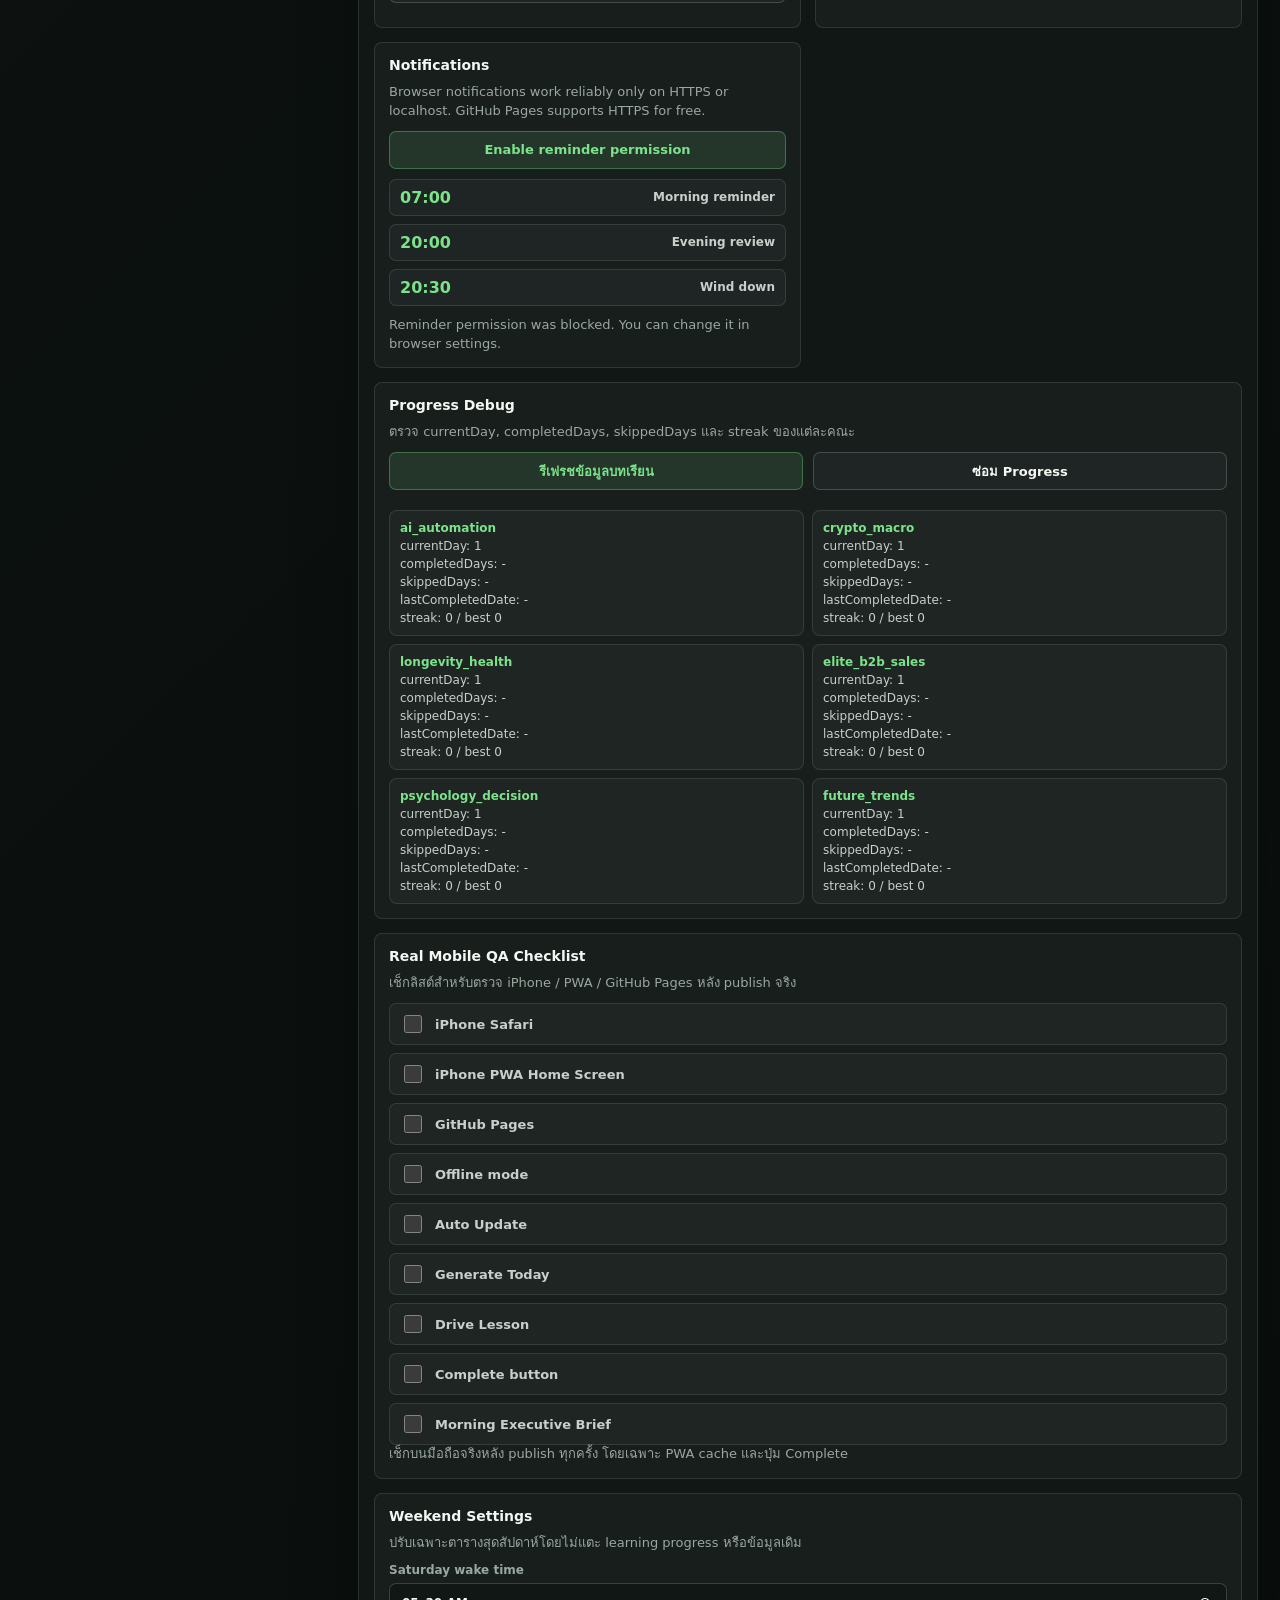
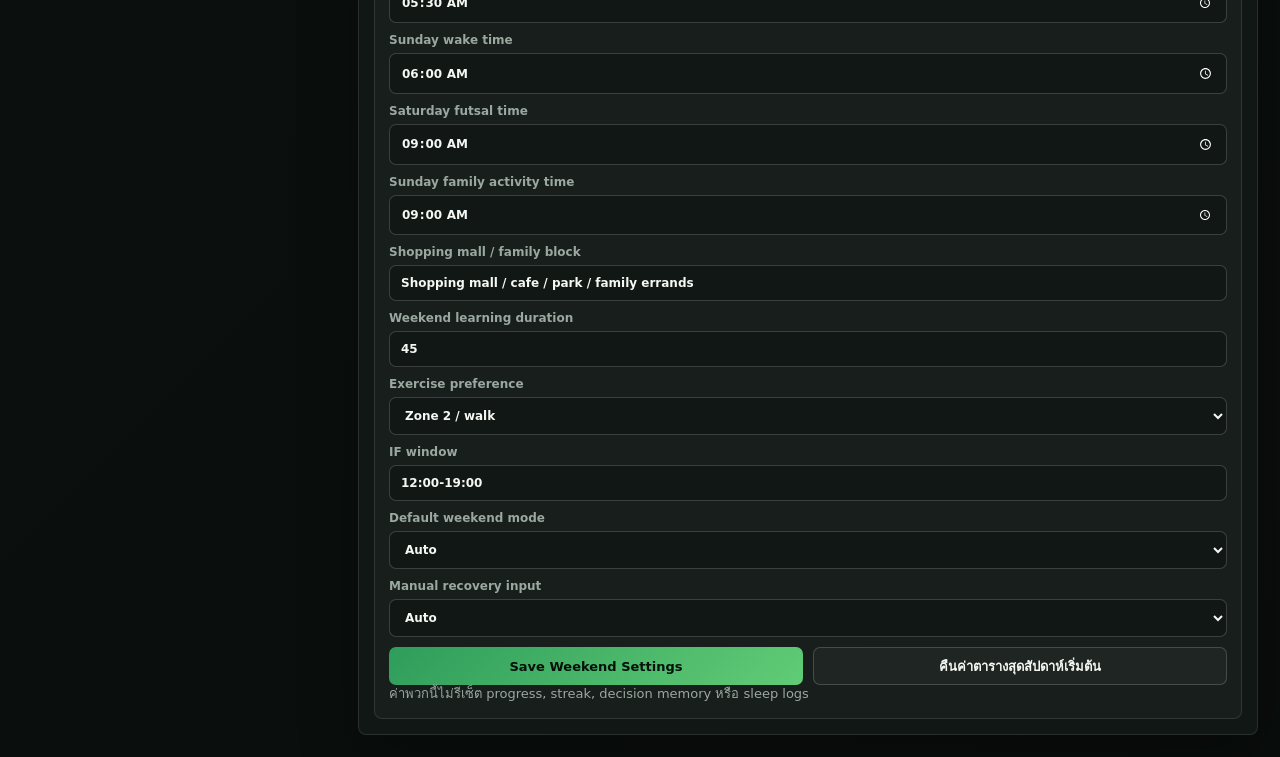
==== commit c82af8f5: "Life OS v8.1.0" ====
--- a/index.html
+++ b/index.html
@@ -8,7 +8,7 @@
   <meta name="apple-mobile-web-app-capable" content="yes">
   <meta name="apple-mobile-web-app-status-bar-style" content="black-translucent">
   <meta name="apple-mobile-web-app-title" content="Life OS">
-  <title>Life OS University 8.0.4</title>
+  <title>Life OS University 8.1.0</title>
   <link rel="icon" href="data:image/svg+xml,%3Csvg xmlns='http://www.w3.org/2000/svg' viewBox='0 0 32 32'%3E%3Crect width='32' height='32' rx='7' fill='%23090d0c'/%3E%3Cpath d='M16 7l9 5v8l-9 5-9-5v-8l9-5z' fill='none' stroke='%237ce38b' stroke-width='2'/%3E%3Cpath d='M16 12v8M12 16h8' stroke='%237ce38b' stroke-width='2' stroke-linecap='round'/%3E%3C/svg%3E">
   <link rel="manifest" href="manifest.webmanifest">
   <link rel="apple-touch-icon" href="assets/icons/icon-192.png">
@@ -31,7 +31,7 @@
       <strong id="mobileTime">--:--</strong>
       <span id="mobileStatus">Today Status</span>
     </a>
-    <button class="primary-btn" id="mobileGenerateBtn" type="button" data-i18n="generateToday">Generate Today</button>
+    <button class="primary-btn" id="mobileGenerateBtn" type="button">เริ่มวันนี้</button>
   </header>
 
   <div class="app">
@@ -44,7 +44,7 @@
           </svg>
         </div>
         <div>
-          <h1>LIFE OS 8.0.4</h1>
+          <h1>LIFE OS 8.1.0</h1>
           <span data-i18n="brandSubtitle">Local Executive Operating System</span>
         </div>
       </div>
@@ -68,29 +68,17 @@
       </section>
 
       <section class="side-card">
-        <div class="card-head"><span data-i18n="recoveryStatus">Recovery Status</span><span data-i18n="thisMorning">This morning</span></div>
+        <div class="card-head"><span>Workout Readiness</span><span>Quick control</span></div>
         <div class="side-body">
           <div class="recovery-grid">
             <div>
               <div class="score-xl"><span id="sleepScore">--</span><small id="sleepScoreSmall"></small></div>
-              <strong id="recoveryLabel" class="status-dot unknown">Log sleep</strong>
-            </div>
-            <div class="small-muted" data-i18n="recoveryHelp">Workout engine uses sleep to choose strength, moderate work, or recovery movement.</div>
-          </div>
-
-          <form class="sleep-form" id="sleepForm">
-            <label><span data-i18n="totalSleepHours">Total sleep hours</span>
-              <input id="sleepHours" type="number" min="0" max="14" step="0.1" placeholder="7.2">
-            </label>
-            <label><span data-i18n="deepSleep">Deep sleep %</span>
-              <input id="deepSleep" type="number" min="0" max="100" step="1" placeholder="18">
-            </label>
-            <label><span data-i18n="remSleep">REM %</span>
-              <input id="remSleep" type="number" min="0" max="100" step="1" placeholder="22">
-            </label>
-            <label><span data-i18n="wakeCount">Wake count</span>
-              <input id="wakeCount" type="number" min="0" max="20" step="1" placeholder="1">
-            </label>
+              <strong id="recoveryLabel" class="status-dot unknown">Recovery</strong>
+            </div>
+            <div class="small-muted">Sleep tracking is now handled in ChatGPT. Life OS keeps only a simple workout override here.</div>
+          </div>
+
+          <form class="sleep-form readiness-form" id="sleepForm">
             <label class="wide"><span data-i18n="workoutOverride">Workout override</span>
               <select id="workoutOverride">
                 <option value="auto" data-i18n="autoRecovery">Auto from recovery</option>
@@ -161,18 +149,13 @@
       <section class="browser-command-section" id="browserCommandSection">
         <div class="panel browser-command-panel">
           <div class="browser-command-copy">
-            <span class="eyebrow">Browser Quick Command</span>
+            <span class="eyebrow">คำสั่งด่วนวันนี้</span>
             <h3 id="browserCommandTitle">Open Life OS and act immediately</h3>
             <p id="browserCommandDetail">Your next action appears here.</p>
           </div>
           <div class="browser-command-metrics" id="browserCommandMetrics"></div>
-          <div class="browser-command-actions">
-            <button class="primary-btn" data-browser-action="generate" type="button">Generate Today</button>
-            <button class="soft-btn" data-browser-action="teach" type="button">Teach Me</button>
-            <button class="soft-btn" data-browser-action="drive" type="button">Drive Lesson</button>
-            <button class="ghost-btn" data-browser-action="brief" type="button">Morning Brief</button>
-            <button class="ghost-btn" data-browser-action="details" id="mobileDetailsToggle" type="button">ดูรายละเอียดทั้งหมด</button>
-          </div>
+          <div class="browser-top-three" id="browserTopThree"></div>
+          <div class="browser-command-actions" id="browserCommandActions"></div>
         </div>
       </section>
 
@@ -248,41 +231,19 @@
             <button class="primary-btn" id="nightReviewBtn" type="button" data-i18n="nightReview">Night Review</button>
           </div>
         </section>
-      </section>
-
-      <section class="sleep-dashboard" id="sleepSection">
-        <button class="mobile-accordion-toggle" data-accordion-toggle="health" type="button">
-          <span>Health</span>
-          <b id="healthAccordionSummary">Sleep, recovery, trends, manual sleep log</b>
-        </button>
-        <section class="panel sleep-panel wide">
-          <div class="panel-title">
-            <span>Sleep Summary</span>
-            <small>Score · recovery · today fix</small>
-          </div>
-          <div id="sleepOptimization"></div>
-        </section>
-
-        <button class="mobile-accordion-toggle sleep-detail-toggle" data-accordion-toggle="sleepDetail" type="button">
-          <span>Sleep Detail</span>
-          <b>Trend, debt, habits, recovery score, streak, weekly summary</b>
-        </button>
-
-        <section class="panel sleep-panel wide sleep-detail-panel">
-          <div class="panel-title">
-            <span>Sleep Intelligence</span>
-            <small>Trend · debt · habits · recovery · streak</small>
-          </div>
-          <div id="sleepIntelligence"></div>
-        </section>
-
-        <section class="panel sleep-panel wide">
-          <div class="panel-title">
-            <span>Manual Sleep Log</span>
-            <small>JSON/localStorage only</small>
-          </div>
-          <button class="soft-btn" id="toggleSleepLogForm" type="button">เพิ่มข้อมูลการนอนจากรูปแคป</button>
-          <div id="sleepLogFormWrap" class="sleep-log-form-wrap"></div>
+
+        <section class="panel weekly-review-panel">
+          <div class="panel-title"><span>Weekly Operating Review</span><small>6 questions · Sunday reset</small></div>
+          <form class="weekly-review-form" id="weeklyOperatingReviewForm">
+            <label>Health ดีขึ้นไหม?<textarea name="health" rows="2"></textarea></label>
+            <label>Sales pipeline โตไหม?<textarea name="sales" rows="2"></textarea></label>
+            <label>AI skill โตไหม?<textarea name="ai" rows="2"></textarea></label>
+            <label>Family time จริงไหม?<textarea name="family" rows="2"></textarea></label>
+            <label>เงินลงทุนยังมีวินัยไหม?<textarea name="finance" rows="2"></textarea></label>
+            <label>อะไรควรหยุดทำ?<textarea name="stop" rows="2"></textarea></label>
+            <button class="primary-btn" type="submit">บันทึก Weekly Review</button>
+          </form>
+          <div class="brief-output" id="weeklyReviewOutput"></div>
         </section>
       </section>
 
@@ -348,11 +309,11 @@
   </div>
 
   <nav class="mobile-bottom-nav" aria-label="Mobile navigation">
-    <a href="#nowSection" data-i18n="navNow">Now</a>
-    <a href="#learnSection" data-open-accordion="learn" data-i18n="navLearn">Learn</a>
-    <a href="#sleepSection" data-open-accordion="health">Health</a>
-    <a href="#familyCard" data-open-accordion="learn" data-i18n="navFamily">Family</a>
-    <a href="#settingsSection" data-open-accordion="settings" data-i18n="settings">Settings</a>
+    <a href="#browserCommandSection">ตอนนี้</a>
+    <a href="#learnSection" data-open-accordion="learn">เรียน</a>
+    <a href="#salesCard" data-open-accordion="learn">งานขาย</a>
+    <a href="#familyCard" data-open-accordion="learn">ครอบครัว</a>
+    <a href="#settingsSection" data-open-accordion="settings">ตั้งค่า</a>
   </nav>
 
   <script src="src/roadmaps.generated.js"></script>
--- a/styles/main.css
+++ b/styles/main.css
@@ -510,7 +510,7 @@
 
 .browser-command-panel {
   display: grid;
-  grid-template-columns: minmax(0, 1.2fr) minmax(240px, .7fr) auto;
+  grid-template-columns: minmax(0, 1.1fr) minmax(220px, .6fr) minmax(220px, .7fr) auto;
   gap: 14px;
   align-items: center;
   padding: 14px;
@@ -535,11 +535,11 @@
 
 .browser-command-metrics {
   display: grid;
-  grid-template-columns: repeat(4, 1fr);
-  gap: 8px;
-}
-
-.browser-mini-metric {
+  gap: 7px;
+}
+
+.browser-mini-metric,
+.autopilot-line {
   min-width: 0;
   border: 1px solid var(--line);
   border-radius: var(--radius);
@@ -547,7 +547,8 @@
   background: rgba(255, 255, 255, .035);
 }
 
-.browser-mini-metric span {
+.browser-mini-metric span,
+.autopilot-line span {
   display: block;
   color: var(--muted);
   font-size: 10px;
@@ -556,7 +557,8 @@
   text-transform: uppercase;
 }
 
-.browser-mini-metric b {
+.browser-mini-metric b,
+.autopilot-line b {
   display: block;
   overflow: hidden;
   margin-top: 4px;
@@ -566,6 +568,113 @@
   white-space: nowrap;
 }
 
+.autopilot-line b {
+  white-space: normal;
+}
+
+.browser-top-three {
+  display: grid;
+  gap: 6px;
+  padding: 10px;
+  border: 1px solid rgba(124, 227, 139, .2);
+  border-radius: var(--radius);
+  background: rgba(124, 227, 139, .055);
+}
+
+.browser-top-three:empty {
+  display: none;
+}
+
+.browser-top-three > span {
+  color: var(--green);
+  font-size: 11px;
+  font-weight: 950;
+  text-transform: uppercase;
+}
+
+.browser-top-three p {
+  display: grid;
+  grid-template-columns: 20px minmax(0, 1fr) auto;
+  gap: 7px;
+  align-items: center;
+  margin: 0;
+  color: var(--soft);
+  font-size: 12px;
+  line-height: 1.25;
+}
+
+.browser-top-three b {
+  display: grid;
+  width: 20px;
+  height: 20px;
+  place-items: center;
+  border-radius: 50%;
+  background: var(--green-soft);
+  color: var(--green);
+  font-size: 11px;
+}
+
+.browser-top-three small {
+  color: var(--muted);
+  font-size: 10px;
+  font-weight: 850;
+}
+
+.mission-control-strip {
+  display: grid;
+  grid-template-columns: repeat(5, minmax(0, 1fr));
+  gap: 6px;
+  margin-top: 6px;
+}
+
+.mission-control-strip em {
+  min-width: 0;
+  padding: 7px;
+  border: 1px solid var(--line);
+  border-radius: 7px;
+  color: var(--soft);
+  font-size: 10px;
+  font-style: normal;
+  line-height: 1.25;
+  background: rgba(255, 255, 255, .035);
+}
+
+.mission-control-strip strong {
+  display: block;
+  color: var(--green);
+  font-size: 10px;
+}
+
+.failure-alerts {
+  display: grid;
+  gap: 3px;
+  margin-top: 6px;
+  padding: 8px;
+  border: 1px solid rgba(240, 165, 50, .35);
+  border-radius: 7px;
+  background: rgba(240, 165, 50, .08);
+}
+
+.failure-alerts.clear {
+  border-color: rgba(124, 227, 139, .28);
+  background: rgba(124, 227, 139, .07);
+}
+
+.failure-alerts strong {
+  color: var(--amber);
+  font-size: 11px;
+}
+
+.failure-alerts.clear strong {
+  color: var(--green);
+}
+
+.failure-alerts small {
+  color: var(--soft);
+  font-size: 11px;
+  line-height: 1.3;
+}
+
 .browser-command-actions {
   display: grid;
   grid-template-columns: repeat(2, minmax(128px, 1fr));
@@ -574,6 +683,30 @@
 
 .browser-command-actions button {
   min-height: 42px;
+}
+
+.browser-command-actions .one-button {
+  grid-column: 1 / -1;
+  min-height: 54px;
+  font-size: 15px;
+}
+
+.weekly-review-form {
+  display: grid;
+  grid-template-columns: repeat(2, minmax(0, 1fr));
+  gap: 10px;
+}
+
+.weekly-review-form label {
+  display: grid;
+  gap: 6px;
+  color: var(--soft);
+  font-size: 12px;
+  font-weight: 850;
+}
+
+.weekly-review-form textarea {
+  min-height: 74px;
 }
 
 .metric {
@@ -1857,6 +1990,19 @@
   .main,
   .sidebar {
     padding: 16px;
+  }
+
+  .main {
+    display: flex;
+    flex-direction: column;
+  }
+
+  .browser-command-section {
+    order: -2;
+  }
+
+  .top-shell {
+    order: -1;
   }
 
   .mission-grid,
@@ -1887,6 +2033,7 @@
     .life-balance-head,
     .weekend-settings-form,
     .ceo-review-form,
+    .weekly-review-form,
     .today-learning-summary,
     .checklist,
     .stat-strip,
@@ -1904,6 +2051,26 @@
 
   .browser-mini-metric b {
     white-space: normal;
+  }
+
+  .browser-top-three p {
+    grid-template-columns: 20px minmax(0, 1fr);
+  }
+
+  .browser-top-three small {
+    grid-column: 2;
+  }
+
+  .mission-control-strip {
+    display: none;
+  }
+
+  .failure-alerts {
+    padding: 7px;
+  }
+
+  .failure-alerts small {
+    font-size: 10px;
   }
 
   .mobile-accordion-toggle {
@@ -1953,6 +2120,8 @@
 
   body:not(.mobile-details-open) #executiveSection,
   body:not(.mobile-details-open) #weekendSection,
+  body:not(.mobile-details-open) #progressSection,
+  body:not(.mobile-details-open) #nowSection,
   body:not(.mobile-details-open) #learnSection,
   body:not(.mobile-details-open) #sleepSection,
   body:not(.mobile-details-open) #settingsSection,
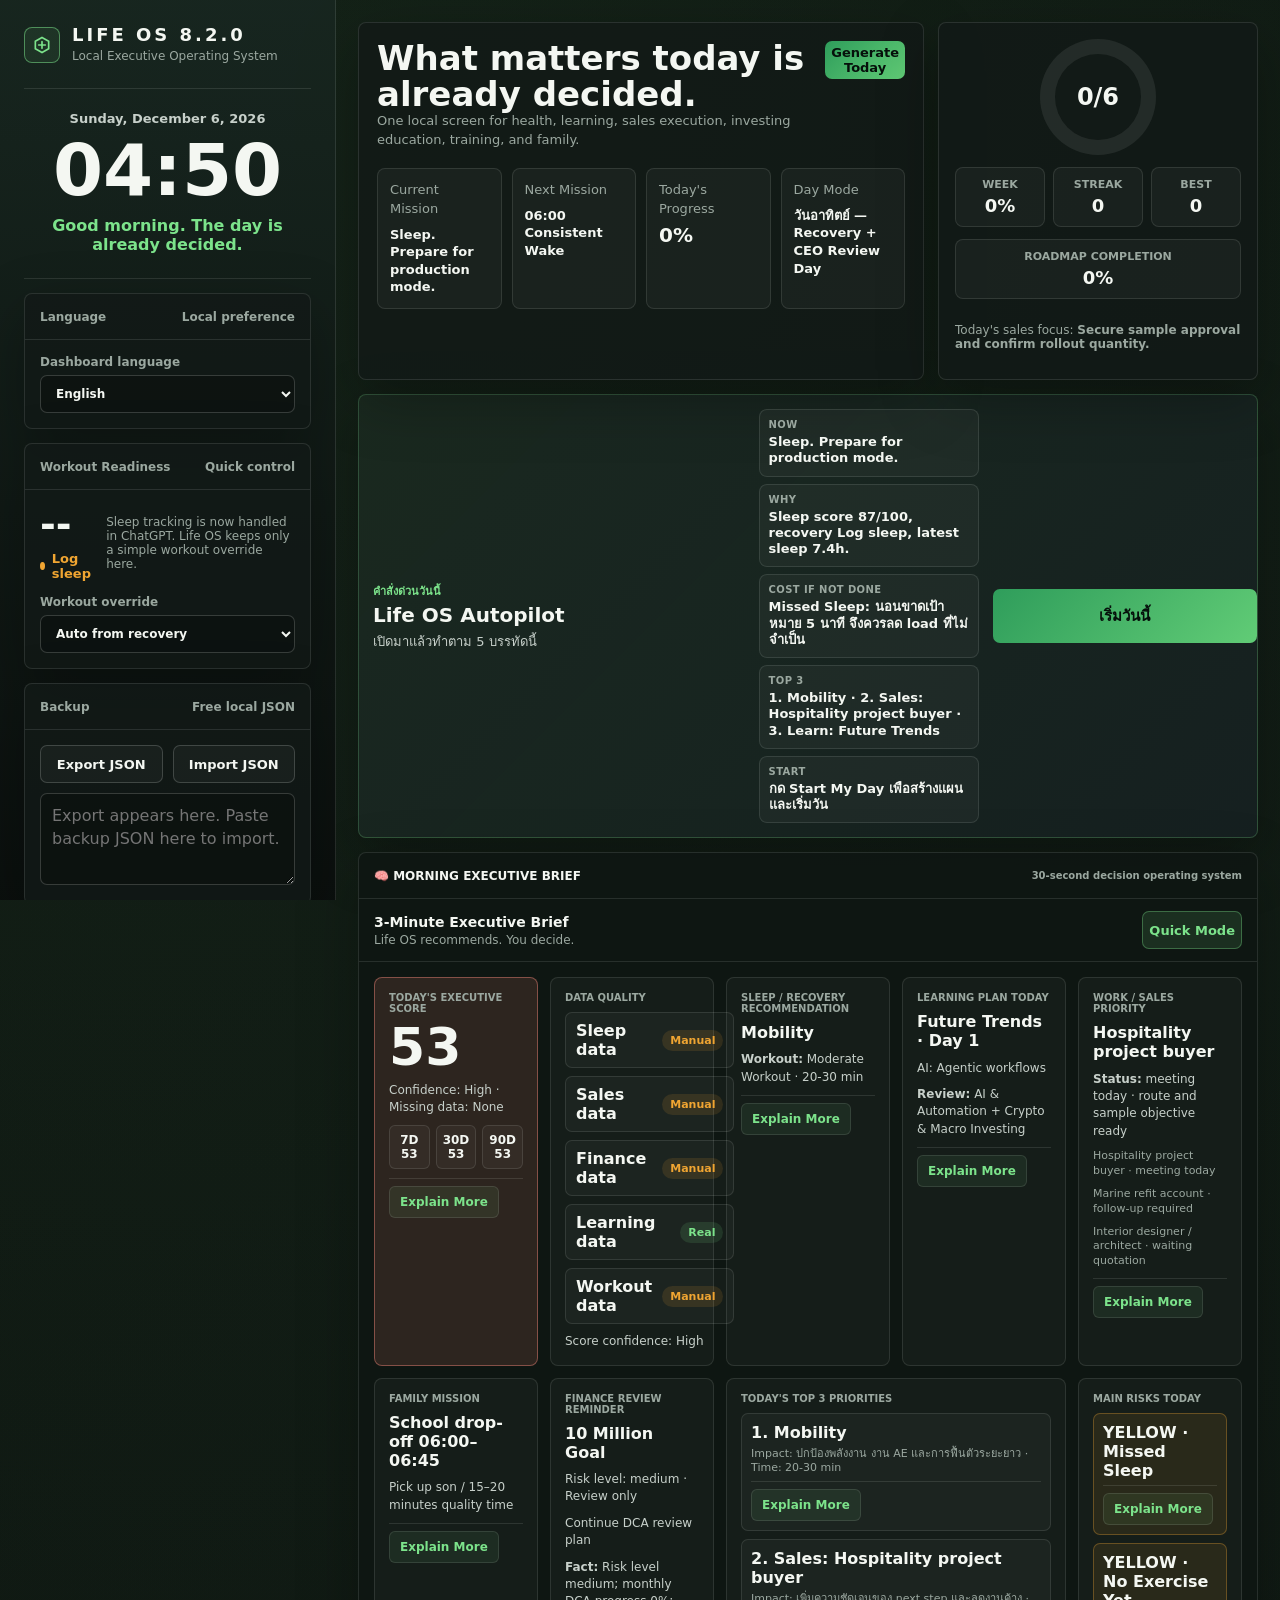
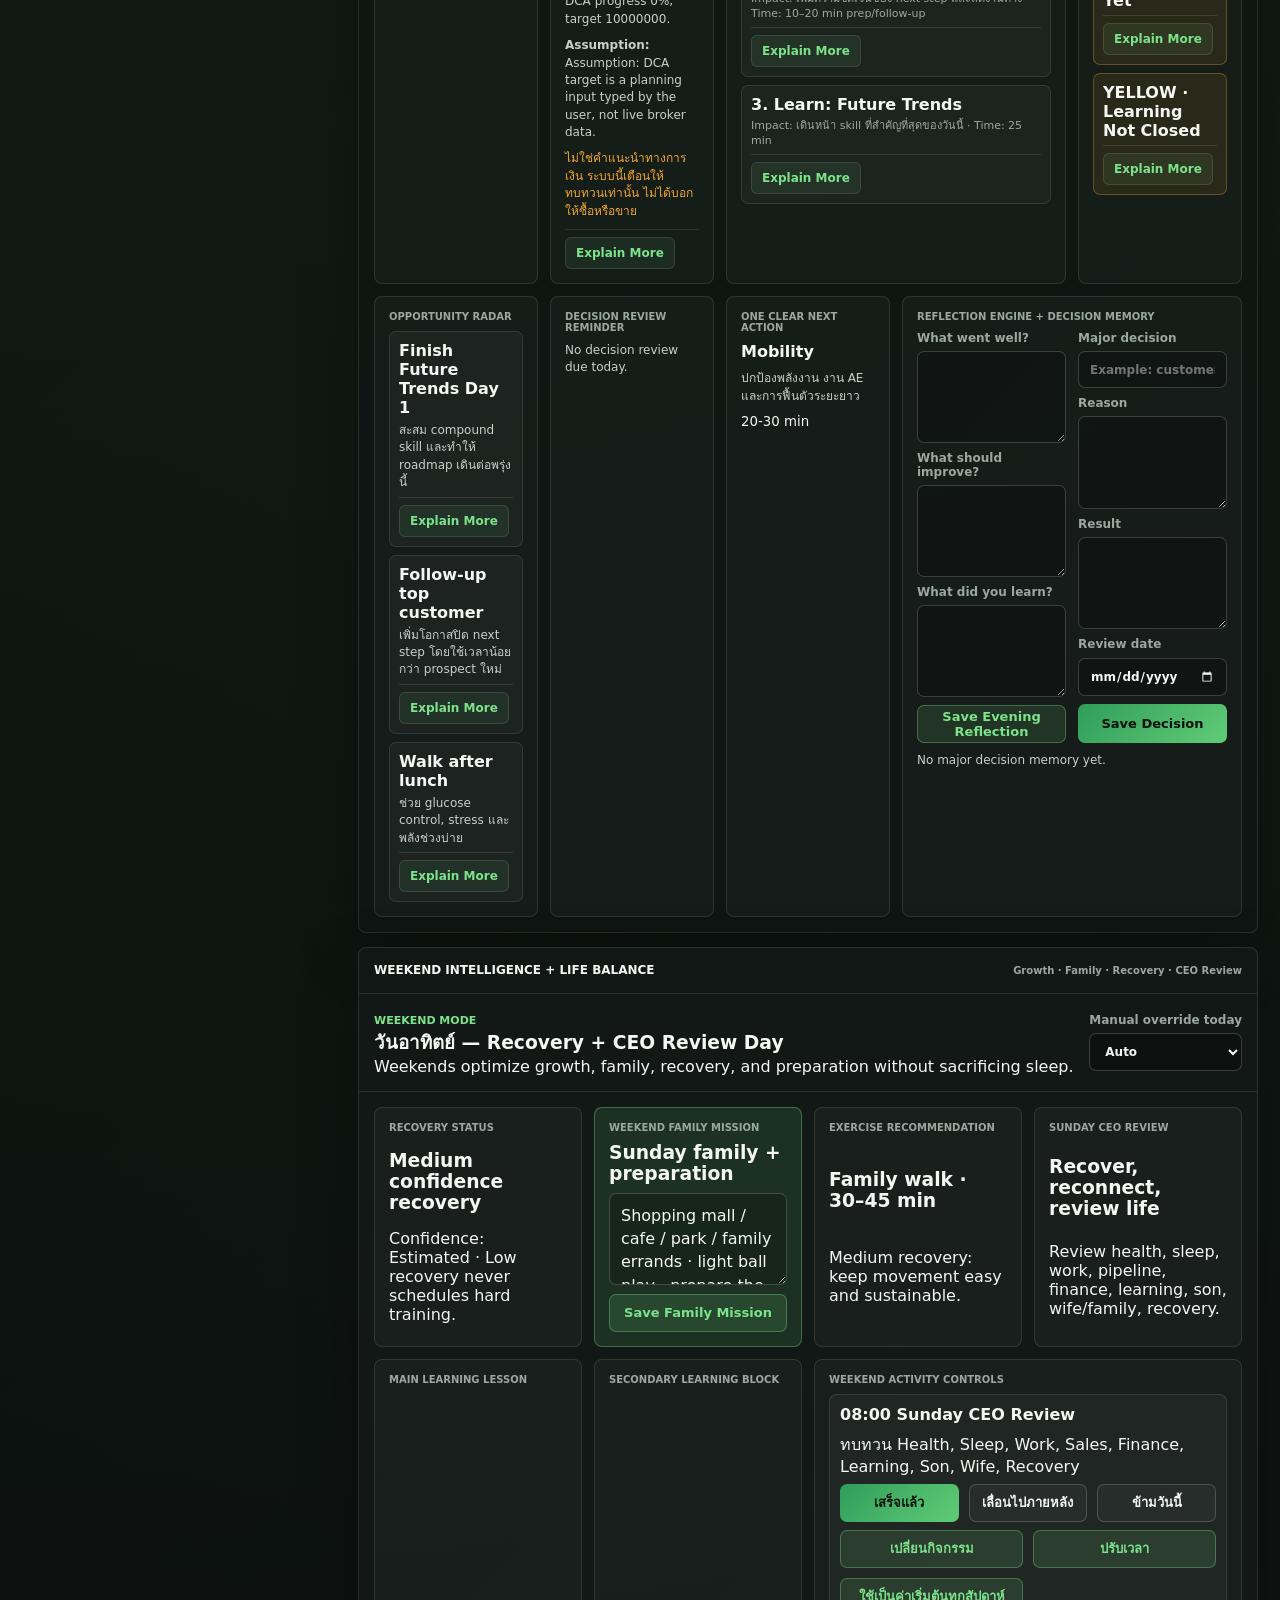
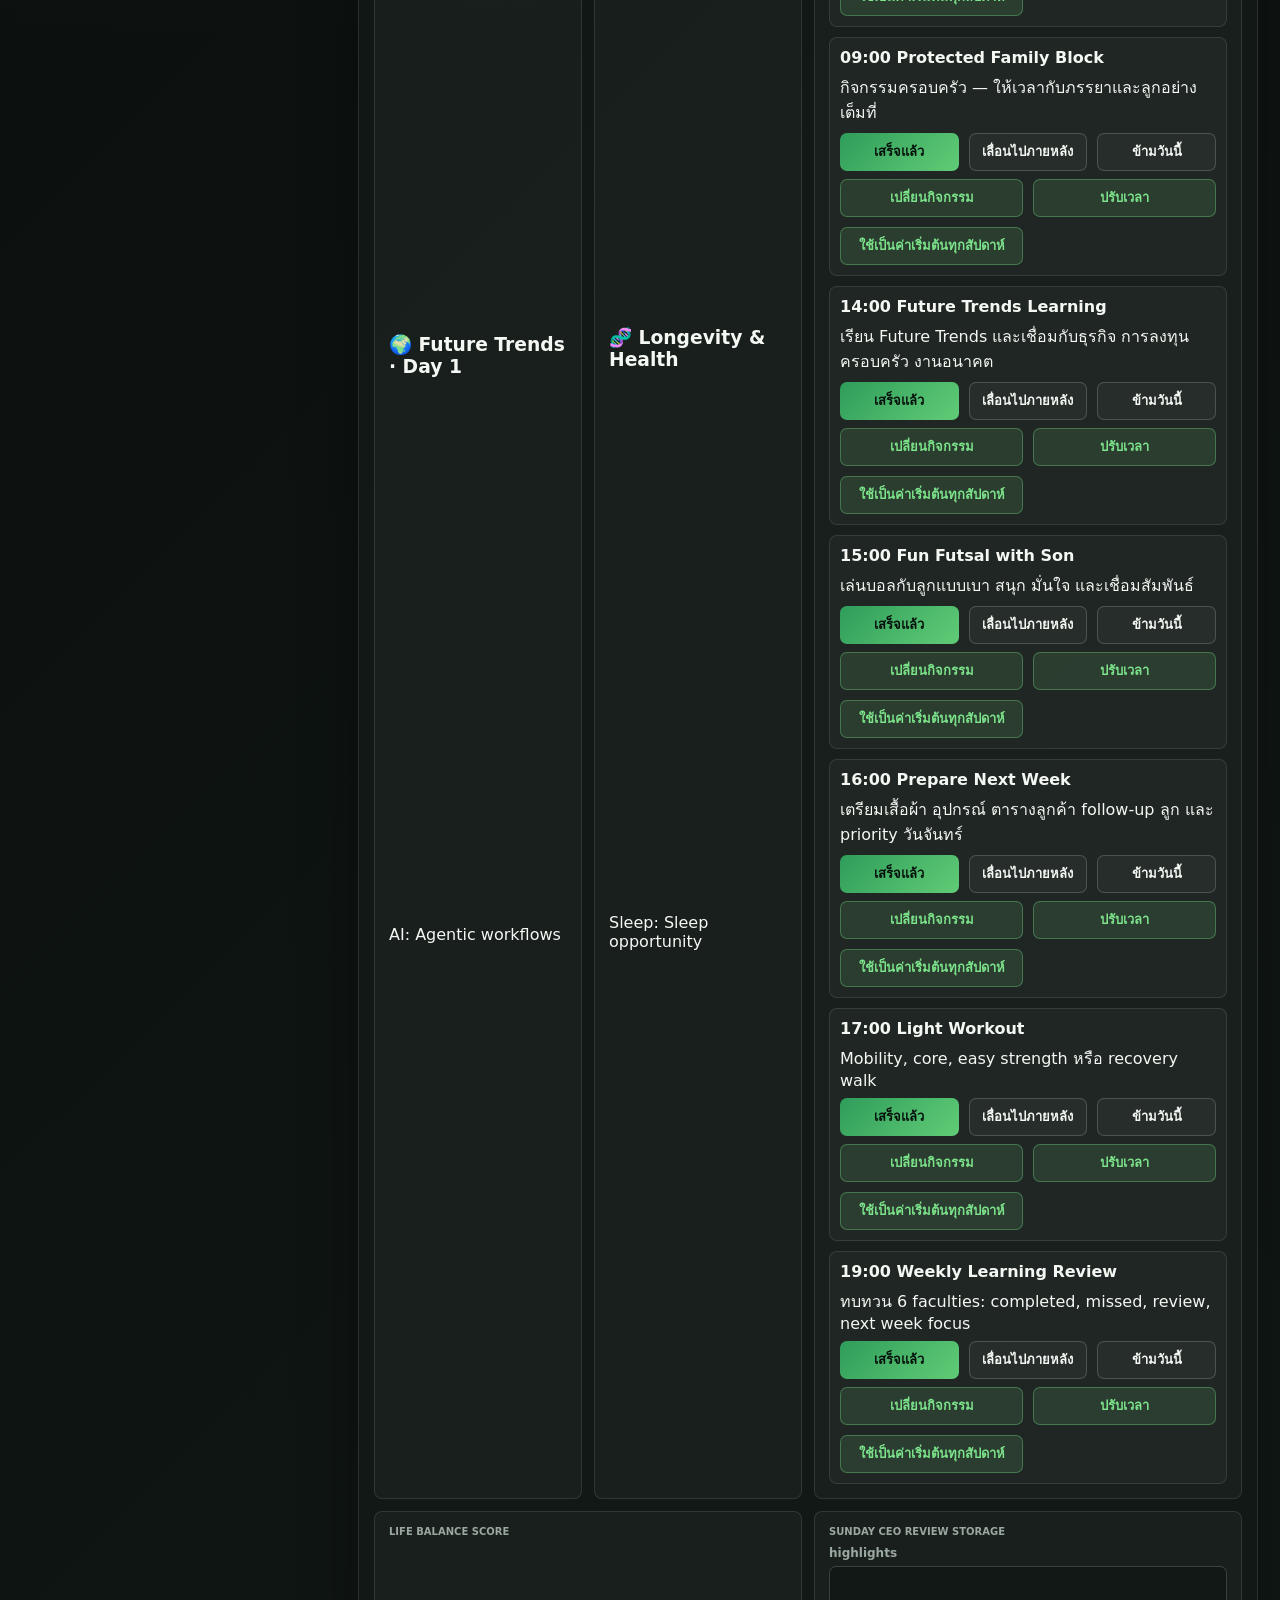
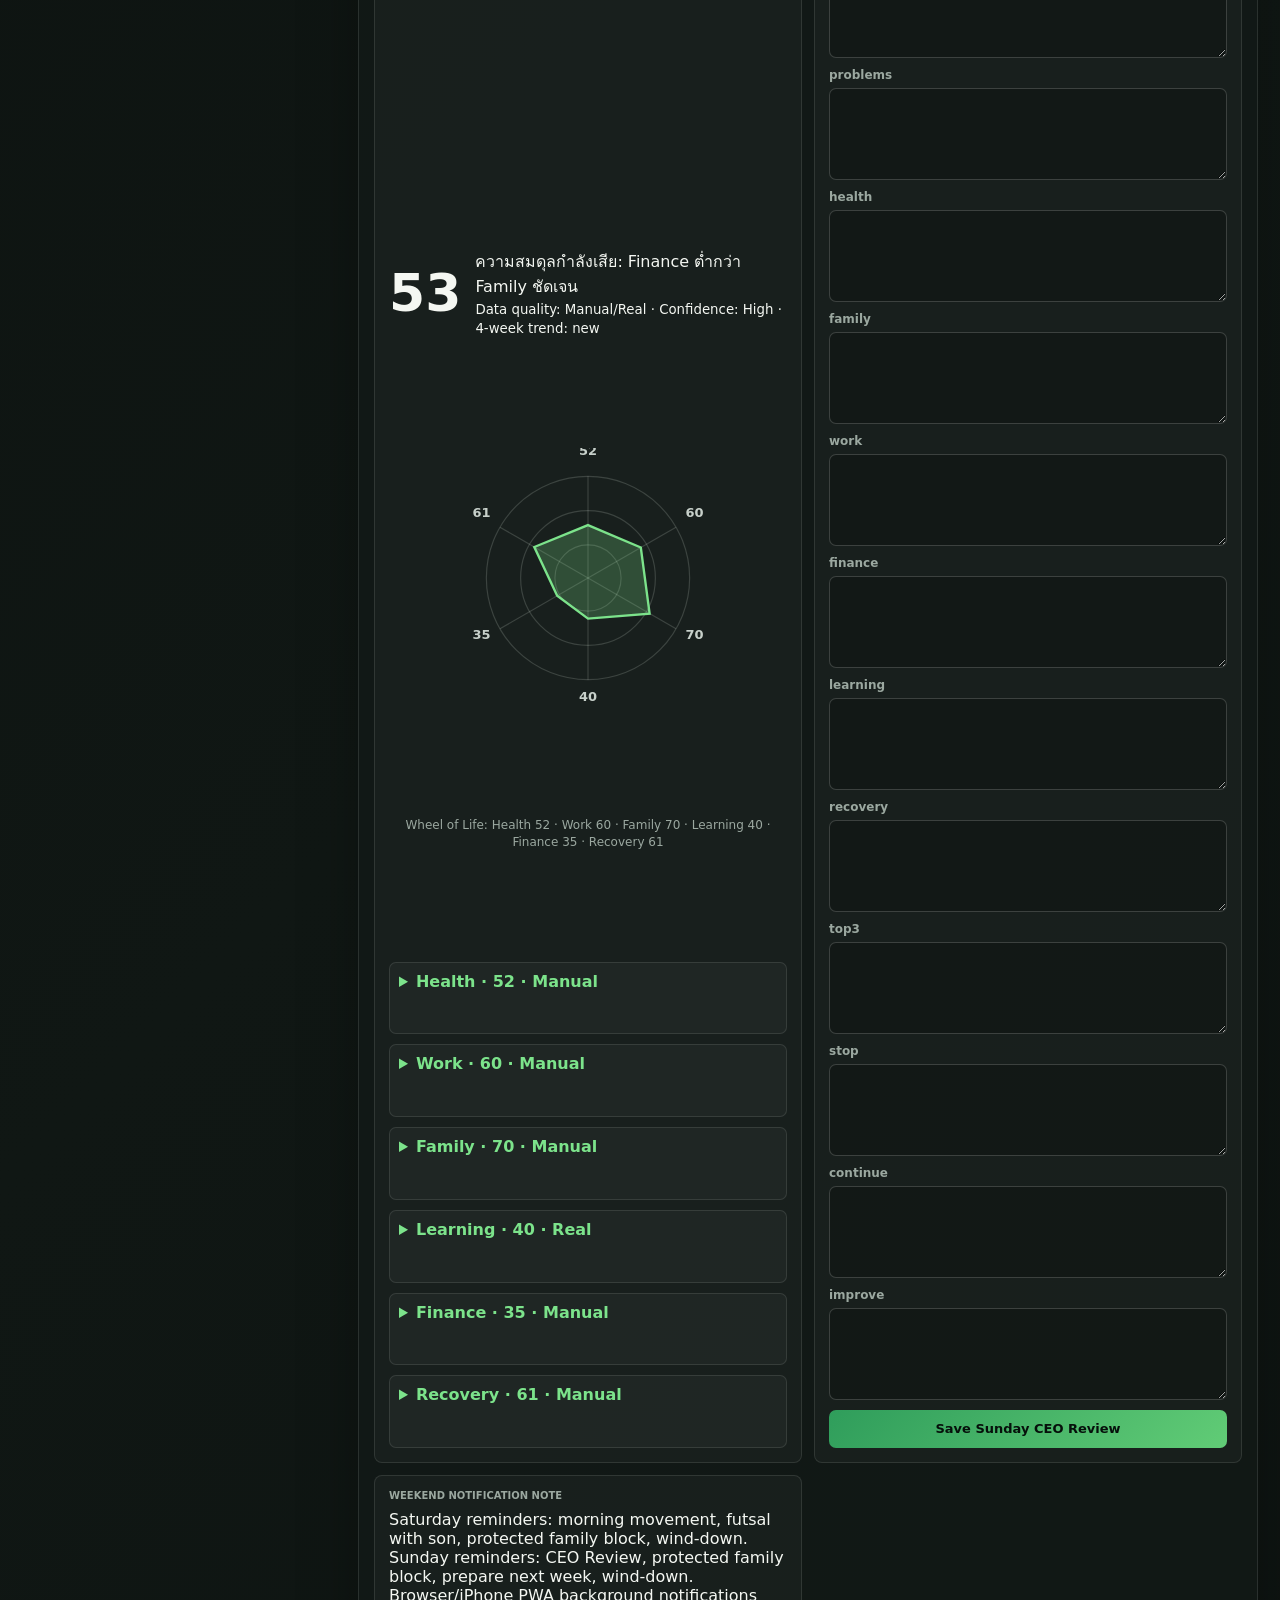
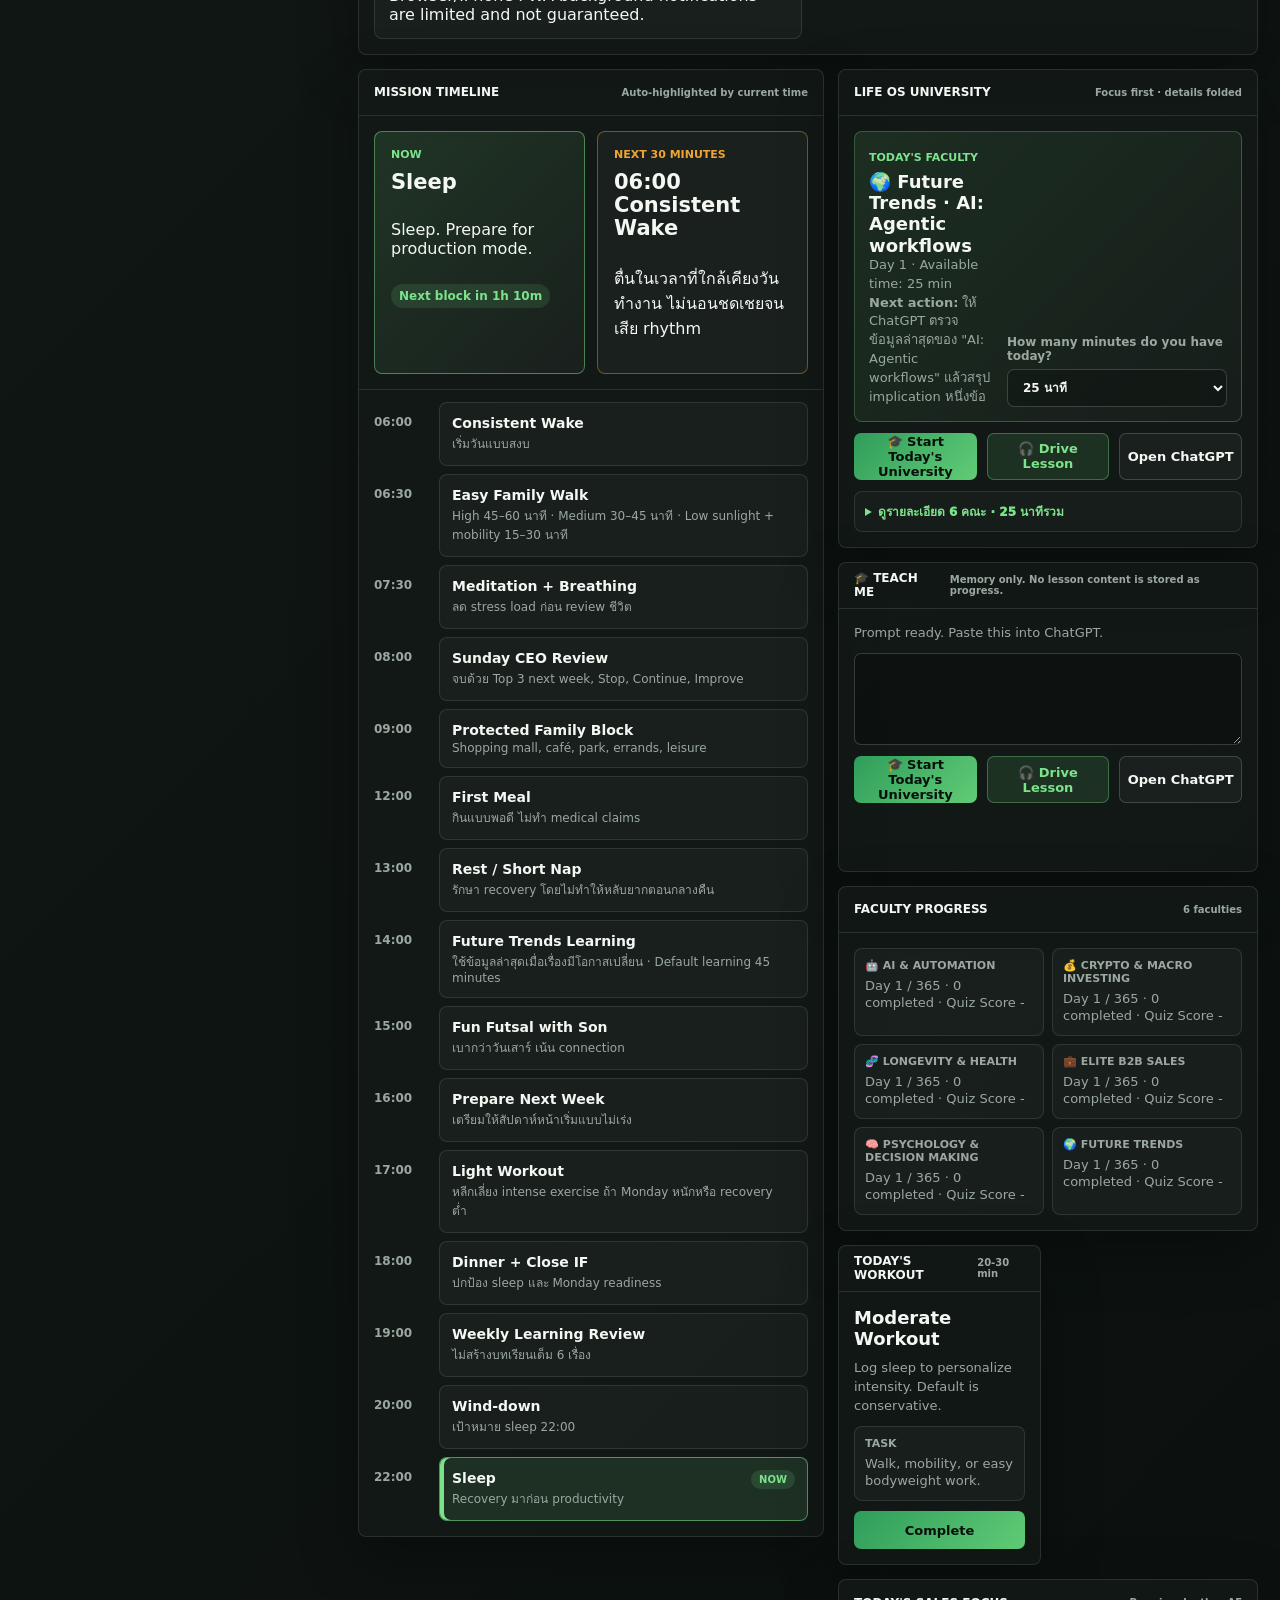
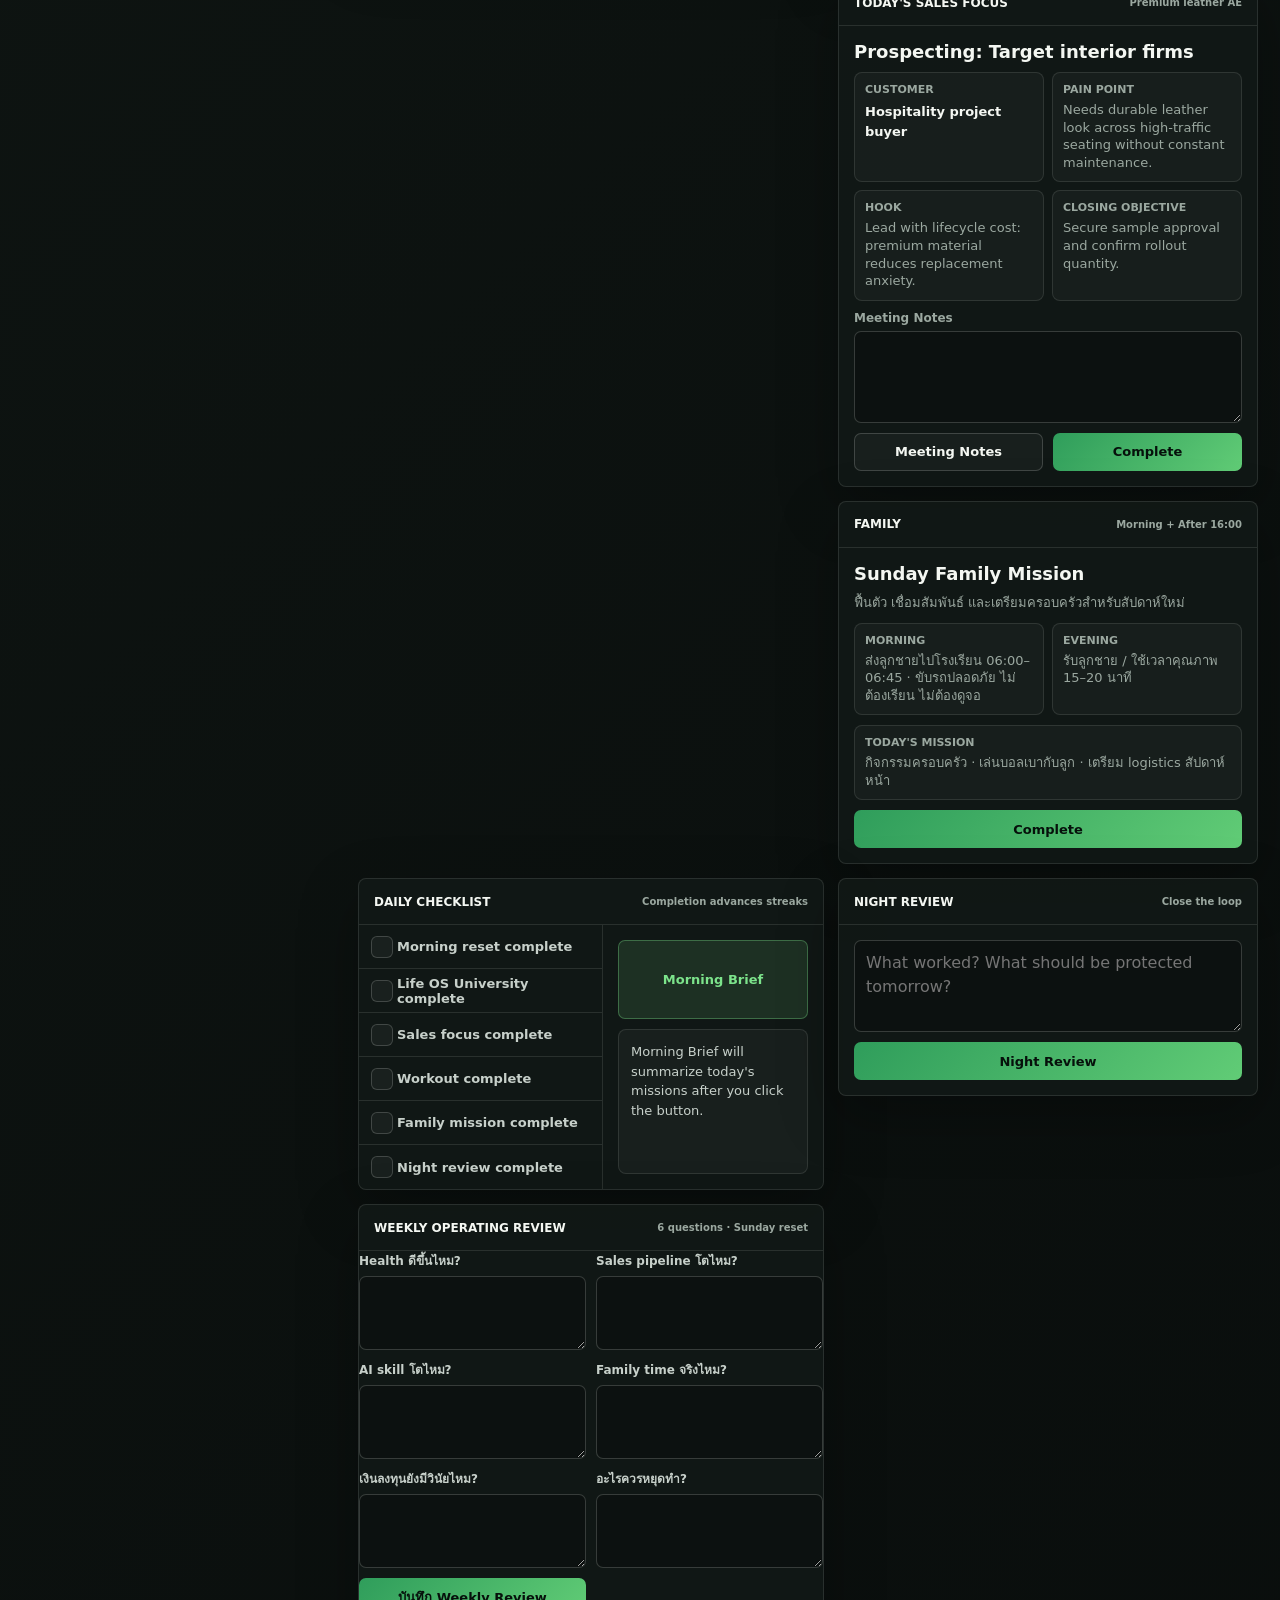
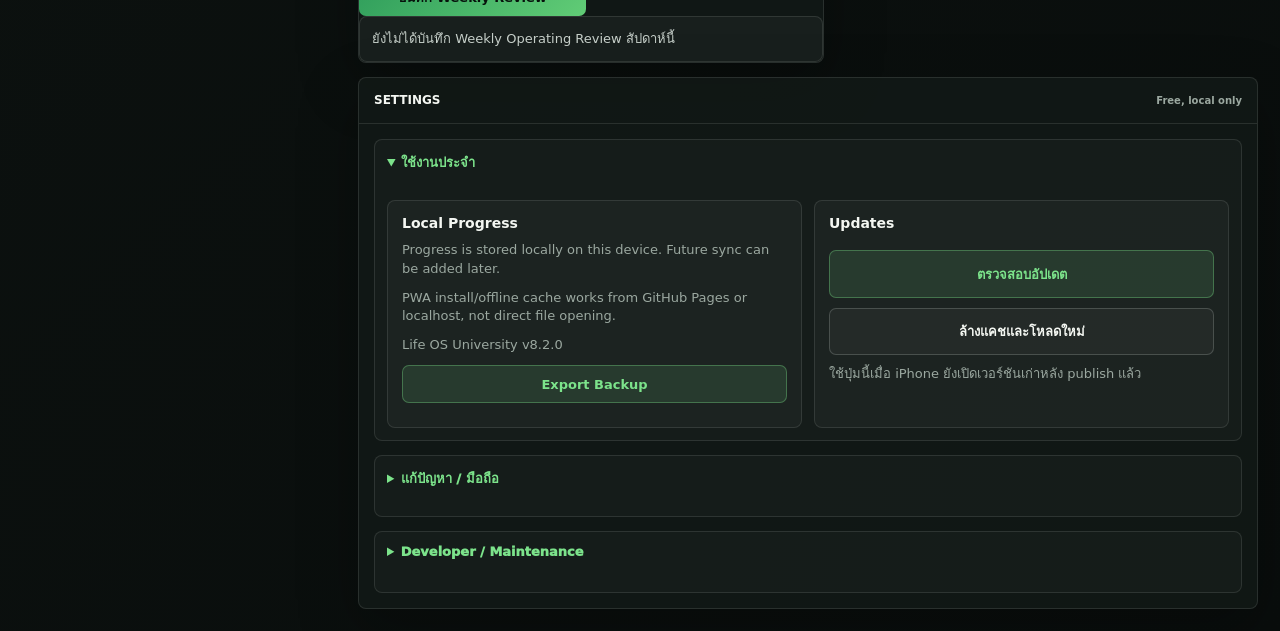
==== commit a892c6e0: "v8.2.0" ====
--- a/index.html
+++ b/index.html
@@ -8,7 +8,7 @@
   <meta name="apple-mobile-web-app-capable" content="yes">
   <meta name="apple-mobile-web-app-status-bar-style" content="black-translucent">
   <meta name="apple-mobile-web-app-title" content="Life OS">
-  <title>Life OS University 8.1.0</title>
+  <title>Life OS University 8.2.0</title>
   <link rel="icon" href="data:image/svg+xml,%3Csvg xmlns='http://www.w3.org/2000/svg' viewBox='0 0 32 32'%3E%3Crect width='32' height='32' rx='7' fill='%23090d0c'/%3E%3Cpath d='M16 7l9 5v8l-9 5-9-5v-8l9-5z' fill='none' stroke='%237ce38b' stroke-width='2'/%3E%3Cpath d='M16 12v8M12 16h8' stroke='%237ce38b' stroke-width='2' stroke-linecap='round'/%3E%3C/svg%3E">
   <link rel="manifest" href="manifest.webmanifest">
   <link rel="apple-touch-icon" href="assets/icons/icon-192.png">
@@ -44,7 +44,7 @@
           </svg>
         </div>
         <div>
-          <h1>LIFE OS 8.1.0</h1>
+          <h1>LIFE OS 8.2.0</h1>
           <span data-i18n="brandSubtitle">Local Executive Operating System</span>
         </div>
       </div>
@@ -232,7 +232,7 @@
           </div>
         </section>
 
-        <section class="panel weekly-review-panel">
+        <section class="panel weekly-review-panel" id="weeklyReviewPanel">
           <div class="panel-title"><span>Weekly Operating Review</span><small>6 questions · Sunday reset</small></div>
           <form class="weekly-review-form" id="weeklyOperatingReviewForm">
             <label>Health ดีขึ้นไหม?<textarea name="health" rows="2"></textarea></label>
@@ -250,58 +250,80 @@
       <section class="grid settings-grid-wrap" id="settingsSection">
         <button class="mobile-accordion-toggle" data-accordion-toggle="settings" type="button">
           <span>Settings</span>
-          <b id="settingsAccordionSummary">Updates, backup, PWA, debug, weekend settings</b>
+          <b id="settingsAccordionSummary">ใช้งานประจำ · แก้ปัญหา · Developer</b>
         </button>
         <section class="panel">
           <div class="panel-title"><span data-i18n="settings">Settings</span><small data-i18n="freeLocalOnly">Free, local only</small></div>
           <div class="settings-grid">
-            <div class="setting-card">
-              <strong data-i18n="localProgress">Local Progress</strong>
-              <p data-i18n="localProgressNote">Progress is stored locally on this device. Future sync can be added later.</p>
-              <p class="small-muted" id="pwaStatus">PWA status will appear here.</p>
-              <p class="small-muted" id="appVersionText">Life OS University v--</p>
-              <button class="soft-btn" id="exportLocalStorageBtn" type="button">Export Backup</button>
-              <button class="ghost-btn" id="resetDemoDataBtn" type="button">Reset Demo Data</button>
-              <p class="small-muted" id="settingsActionStatus"></p>
-            </div>
-            <div class="setting-card">
-              <strong data-i18n="updates">Updates</strong>
-              <p data-i18n="iphoneUpdateHelp">ถ้าใช้ iPhone และยังเห็นเวอร์ชันเก่า หลังจากกดอัปเดตแล้ว ให้ปิดแอป Life OS จาก App Switcher แล้วเปิดใหม่อีกครั้ง ถ้ายังไม่หาย ให้ลบไอคอนออกจาก Home Screen แล้ว Add to Home Screen ใหม่</p>
-              <button class="soft-btn" id="checkUpdateBtn" type="button" data-i18n="checkUpdates">ตรวจสอบอัปเดต</button>
-              <button class="ghost-btn" id="forceFreshBtn" type="button" data-i18n="forceFreshReload">ล้างแคชและโหลดใหม่</button>
-              <p class="small-muted" data-i18n="forceFreshHint">ใช้ปุ่มนี้เมื่อ iPhone ยังเปิดเวอร์ชันเก่าหลัง publish แล้ว</p>
-              <p class="small-muted" id="updateStatusText"></p>
-            </div>
-            <div class="setting-card">
-              <strong data-i18n="notifications">Notifications</strong>
-              <p data-i18n="notificationHttpsNote">Browser notifications work reliably only on HTTPS or localhost. GitHub Pages supports HTTPS for free.</p>
-              <button class="soft-btn" id="notificationPermissionBtn" type="button" data-i18n="enableReminderPermission">Enable reminder permission</button>
-              <div class="notification-times">
-                <span><b>07:00</b> <em data-i18n="morningReminder">Morning reminder</em></span>
-                <span><b>20:00</b> <em data-i18n="eveningReviewReminder">Evening review</em></span>
-                <span><b>20:30</b> <em data-i18n="windDownReminder">Wind down</em></span>
+            <details class="settings-group" open>
+              <summary>ใช้งานประจำ</summary>
+              <div class="settings-group-grid">
+                <div class="setting-card">
+                  <strong data-i18n="localProgress">Local Progress</strong>
+                  <p data-i18n="localProgressNote">Progress is stored locally on this device. Future sync can be added later.</p>
+                  <p class="small-muted" id="pwaStatus">PWA status will appear here.</p>
+                  <p class="small-muted" id="appVersionText">Life OS University v--</p>
+                  <button class="soft-btn" id="exportLocalStorageBtn" type="button">Export Backup</button>
+                  <p class="small-muted" id="settingsActionStatus"></p>
+                </div>
+                <div class="setting-card">
+                  <strong data-i18n="updates">Updates</strong>
+                  <button class="soft-btn" id="checkUpdateBtn" type="button" data-i18n="checkUpdates">ตรวจสอบอัปเดต</button>
+                  <button class="ghost-btn" id="forceFreshBtn" type="button" data-i18n="forceFreshReload">ล้างแคชและโหลดใหม่</button>
+                  <p class="small-muted" data-i18n="forceFreshHint">ใช้ปุ่มนี้เมื่อ iPhone ยังเปิดเวอร์ชันเก่าหลัง publish แล้ว</p>
+                  <p class="small-muted" id="updateStatusText"></p>
+                </div>
               </div>
-              <p class="small-muted" id="notificationStatus"></p>
-            </div>
-            <div class="setting-card progress-debug-card">
-              <strong>Progress Debug</strong>
-              <p class="small-muted">ตรวจ currentDay, completedDays, skippedDays และ streak ของแต่ละคณะ</p>
-              <div class="button-row">
-                <button class="soft-btn" id="refreshLessonDataBtn" type="button">รีเฟรชข้อมูลบทเรียน</button>
-                <button class="ghost-btn" id="repairProgressBtn" type="button">ซ่อม Progress</button>
+            </details>
+            <details class="settings-group">
+              <summary>แก้ปัญหา / มือถือ</summary>
+              <div class="settings-group-grid">
+                <div class="setting-card">
+                  <strong data-i18n="notifications">Notifications</strong>
+                  <p data-i18n="notificationHttpsNote">Browser notifications work reliably only on HTTPS or localhost. GitHub Pages supports HTTPS for free.</p>
+                  <button class="soft-btn" id="notificationPermissionBtn" type="button" data-i18n="enableReminderPermission">Enable reminder permission</button>
+                  <div class="notification-times">
+                    <span><b>07:00</b> <em data-i18n="morningReminder">Morning reminder</em></span>
+                    <span><b>20:00</b> <em data-i18n="eveningReviewReminder">Evening review</em></span>
+                    <span><b>20:30</b> <em data-i18n="windDownReminder">Wind down</em></span>
+                  </div>
+                  <p class="small-muted" id="notificationStatus"></p>
+                </div>
+                <div class="setting-card mobile-qa-card">
+                  <strong>Real Mobile QA Checklist</strong>
+                  <p class="small-muted">เช็กลิสต์สำหรับตรวจ iPhone / PWA / GitHub Pages หลัง publish จริง</p>
+                  <div id="mobileQaChecklist"></div>
+                </div>
+                <div class="setting-card">
+                  <strong>iPhone Update Note</strong>
+                  <p data-i18n="iphoneUpdateHelp">ถ้าใช้ iPhone และยังเห็นเวอร์ชันเก่า หลังจากกดอัปเดตแล้ว ให้ปิดแอป Life OS จาก App Switcher แล้วเปิดใหม่อีกครั้ง ถ้ายังไม่หาย ให้ลบไอคอนออกจาก Home Screen แล้ว Add to Home Screen ใหม่</p>
+                </div>
               </div>
-              <div id="progressDebug"></div>
-            </div>
-            <div class="setting-card mobile-qa-card wide">
-              <strong>Real Mobile QA Checklist</strong>
-              <p class="small-muted">เช็กลิสต์สำหรับตรวจ iPhone / PWA / GitHub Pages หลัง publish จริง</p>
-              <div id="mobileQaChecklist"></div>
-            </div>
-            <div class="setting-card weekend-settings-card wide">
-              <strong>Weekend Settings</strong>
-              <p class="small-muted">ปรับเฉพาะตารางสุดสัปดาห์โดยไม่แตะ learning progress หรือข้อมูลเดิม</p>
-              <div id="weekendSettings"></div>
-            </div>
+            </details>
+            <details class="settings-group developer-settings">
+              <summary>Developer / Maintenance</summary>
+              <div class="settings-group-grid">
+                <div class="setting-card progress-debug-card">
+                  <strong>Progress Debug</strong>
+                  <p class="small-muted">ตรวจ currentDay, completedDays, skippedDays และ streak ของแต่ละคณะ</p>
+                  <div class="button-row">
+                    <button class="soft-btn" id="refreshLessonDataBtn" type="button">รีเฟรชข้อมูลบทเรียน</button>
+                    <button class="ghost-btn" id="repairProgressBtn" type="button">ซ่อม Progress</button>
+                  </div>
+                  <div id="progressDebug"></div>
+                </div>
+                <div class="setting-card weekend-settings-card">
+                  <strong>Weekend Settings</strong>
+                  <p class="small-muted">ปรับเฉพาะตารางสุดสัปดาห์โดยไม่แตะ learning progress หรือข้อมูลเดิม</p>
+                  <div id="weekendSettings"></div>
+                </div>
+                <div class="setting-card">
+                  <strong>Demo Data</strong>
+                  <p class="small-muted">ใช้เฉพาะตอนทดสอบ ไม่ลบ progress จริง</p>
+                  <button class="ghost-btn" id="resetDemoDataBtn" type="button">Reset Demo Data</button>
+                </div>
+              </div>
+            </details>
           </div>
         </section>
       </section>
@@ -309,9 +331,9 @@
   </div>
 
   <nav class="mobile-bottom-nav" aria-label="Mobile navigation">
-    <a href="#browserCommandSection">ตอนนี้</a>
+    <a href="#browserCommandSection">วันนี้</a>
     <a href="#learnSection" data-open-accordion="learn">เรียน</a>
-    <a href="#salesCard" data-open-accordion="learn">งานขาย</a>
+    <a href="#salesCard" data-open-accordion="learn">ขาย</a>
     <a href="#familyCard" data-open-accordion="learn">ครอบครัว</a>
     <a href="#settingsSection" data-open-accordion="settings">ตั้งค่า</a>
   </nav>
--- a/styles/main.css
+++ b/styles/main.css
@@ -1548,6 +1548,10 @@
   flex-direction: column;
 }
 
+#universityCard {
+  min-height: auto;
+}
+
 .lesson-card .module-body {
   display: flex;
   flex: 1;
@@ -1642,6 +1646,25 @@
   gap: 12px;
 }
 
+.faculty-detail-drawer {
+  padding: 10px;
+  border: 1px solid var(--line);
+  border-radius: var(--radius);
+  background: rgba(255, 255, 255, .025);
+}
+
+.faculty-detail-drawer summary {
+  cursor: pointer;
+  color: var(--green);
+  font-size: 12px;
+  font-weight: 950;
+  list-style-position: inside;
+}
+
+.faculty-detail-drawer .faculty-card-grid {
+  margin-top: 12px;
+}
+
 .faculty-card {
   display: grid;
   gap: 10px;
@@ -1838,6 +1861,30 @@
   grid-template-columns: 1fr 1fr;
   gap: 14px;
   padding: 15px;
+}
+
+.settings-group {
+  grid-column: 1 / -1;
+  padding: 12px;
+  border: 1px solid var(--line);
+  border-radius: var(--radius);
+  background: rgba(255, 255, 255, .025);
+}
+
+.settings-group summary {
+  min-height: 36px;
+  cursor: pointer;
+  color: var(--green);
+  font-size: 13px;
+  font-weight: 950;
+  list-style-position: inside;
+}
+
+.settings-group-grid {
+  display: grid;
+  grid-template-columns: repeat(2, minmax(0, 1fr));
+  gap: 12px;
+  margin-top: 12px;
 }
 
 .setting-card {
@@ -2037,7 +2084,8 @@
     .today-learning-summary,
     .checklist,
     .stat-strip,
-    .settings-grid {
+    .settings-grid,
+    .settings-group-grid {
     grid-template-columns: 1fr;
   }
 
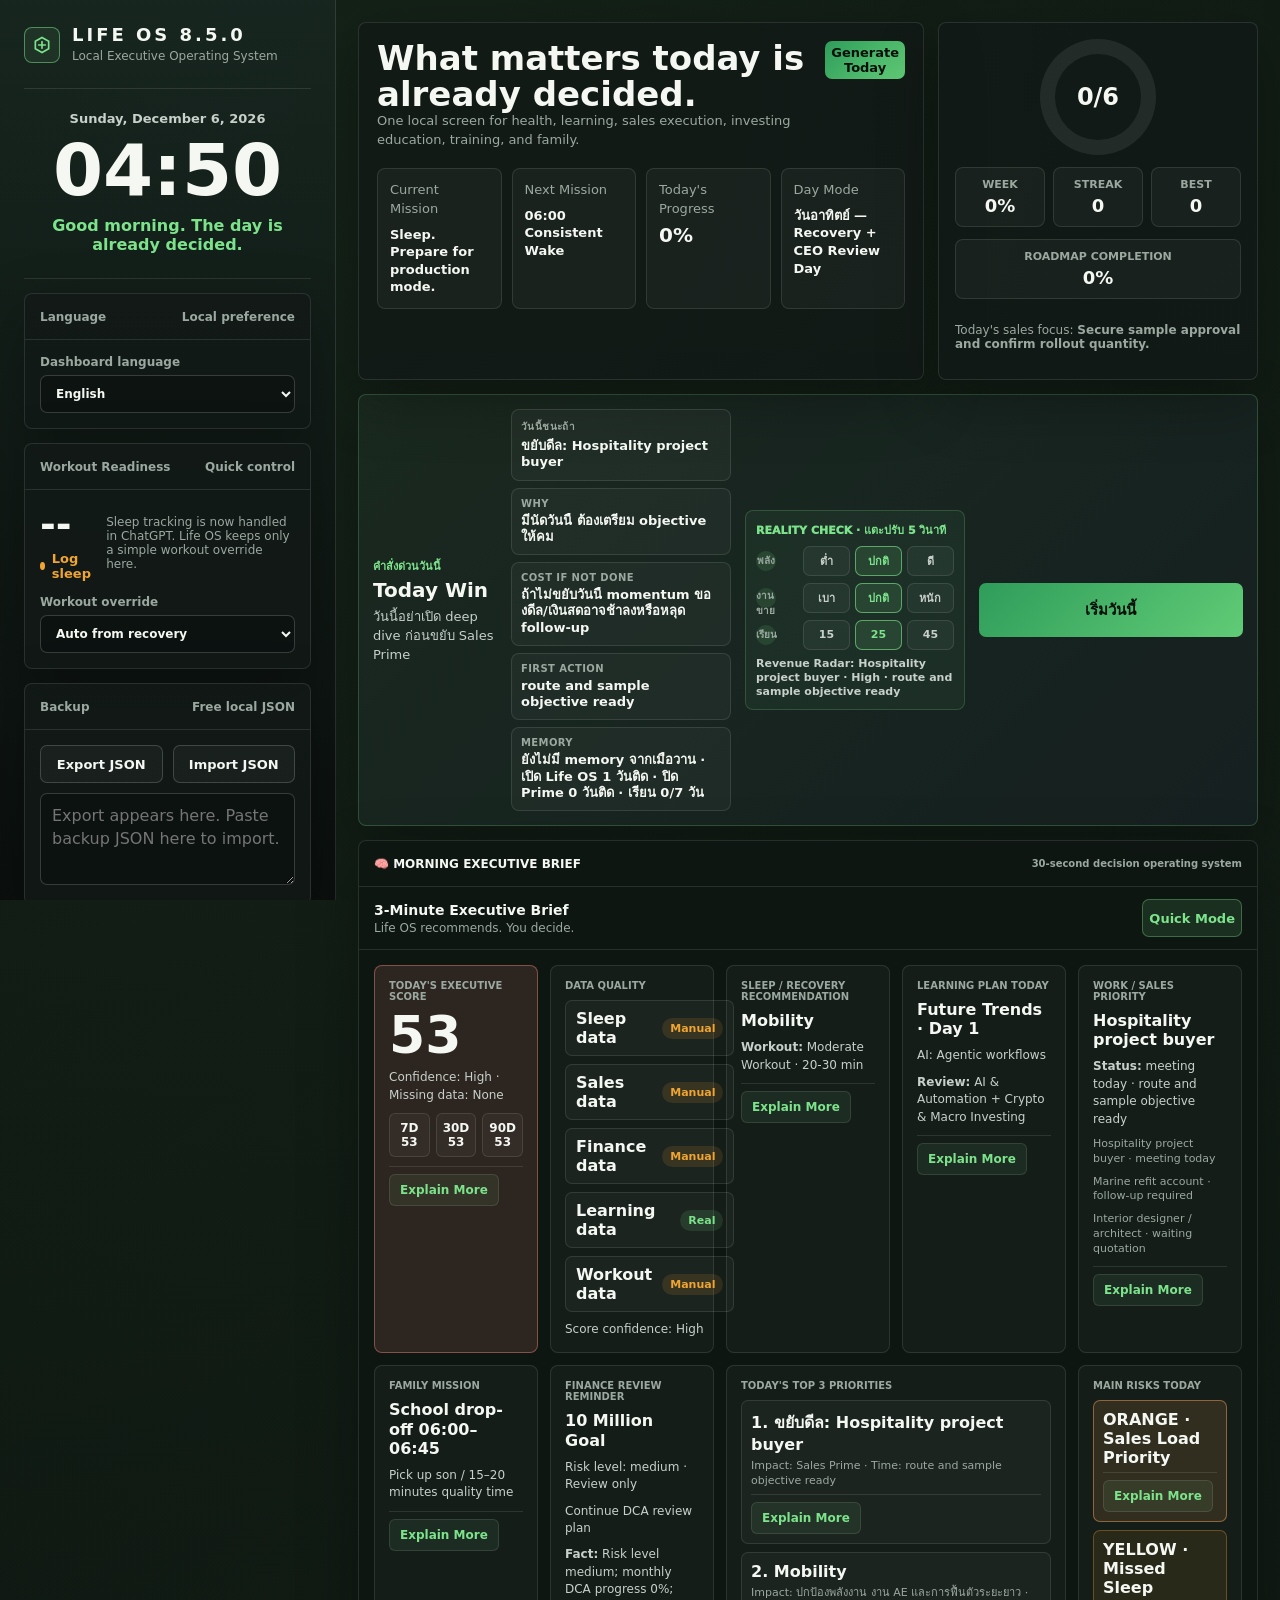
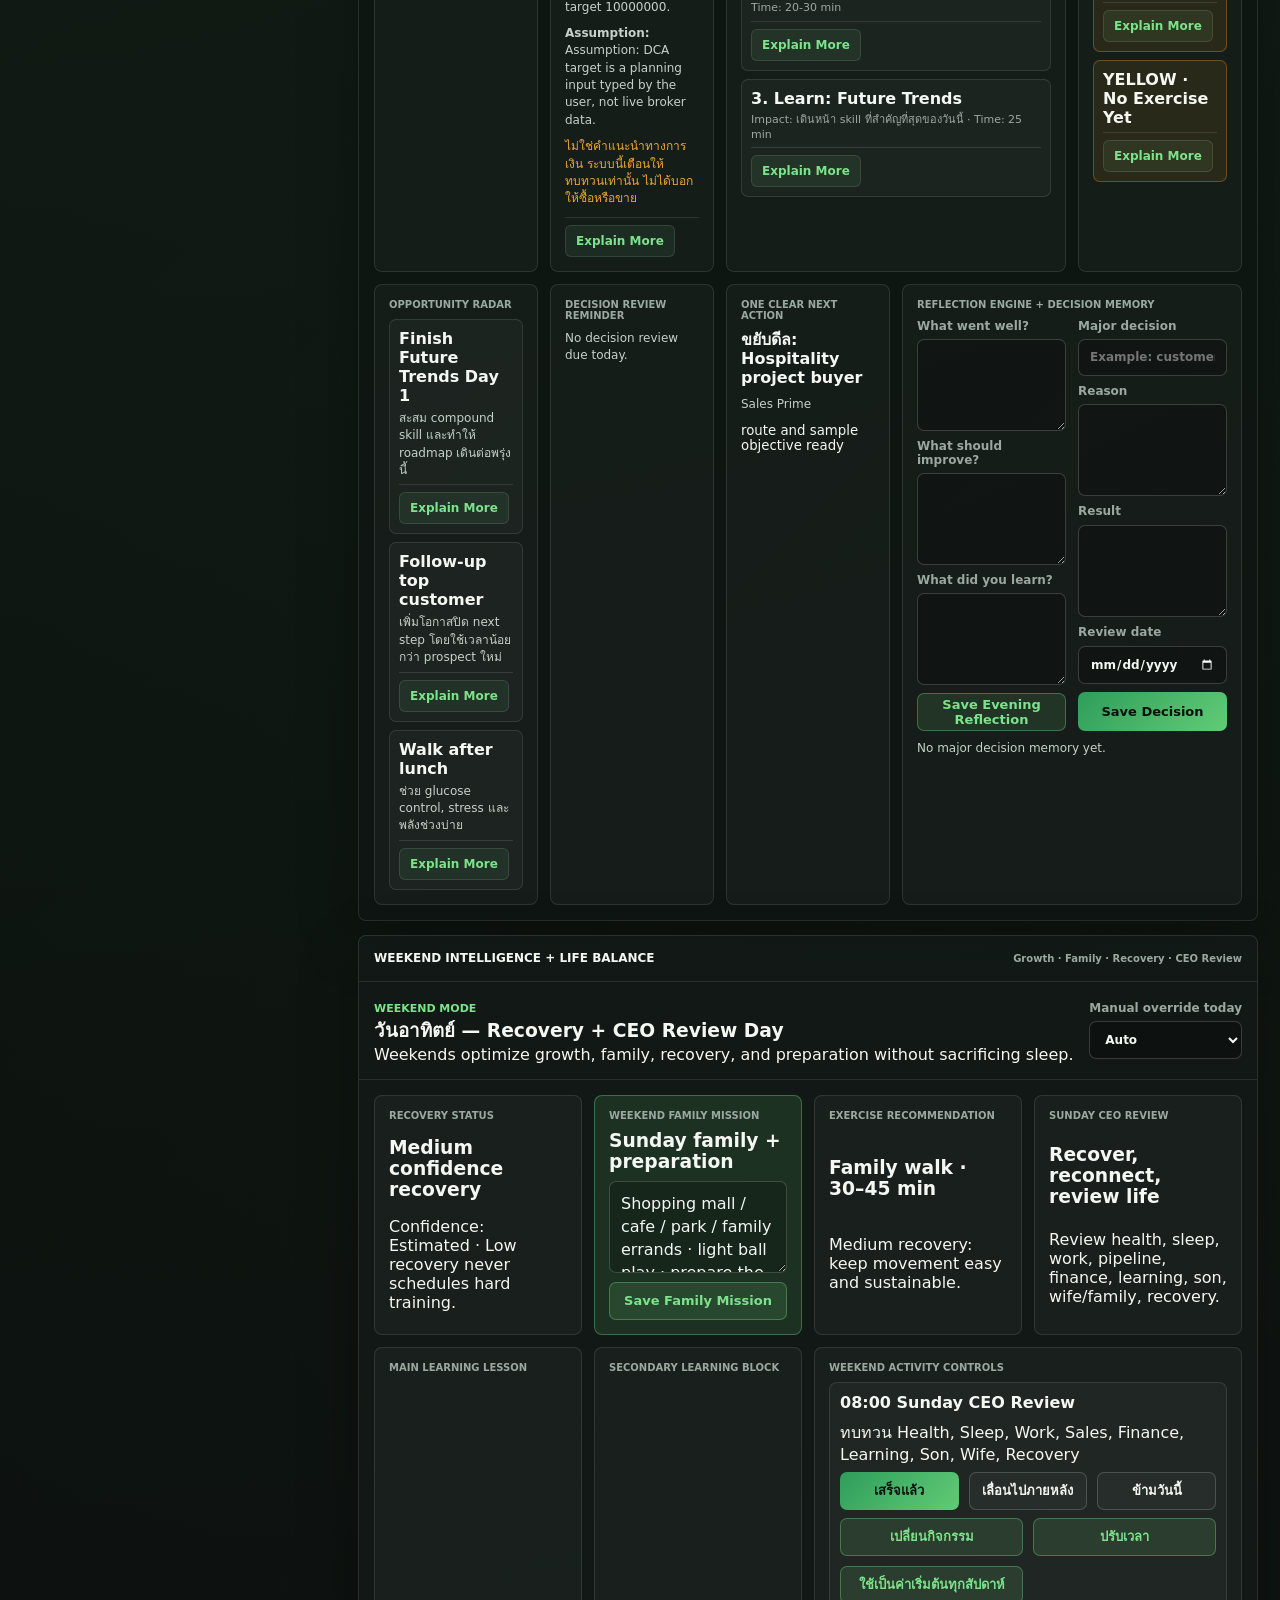
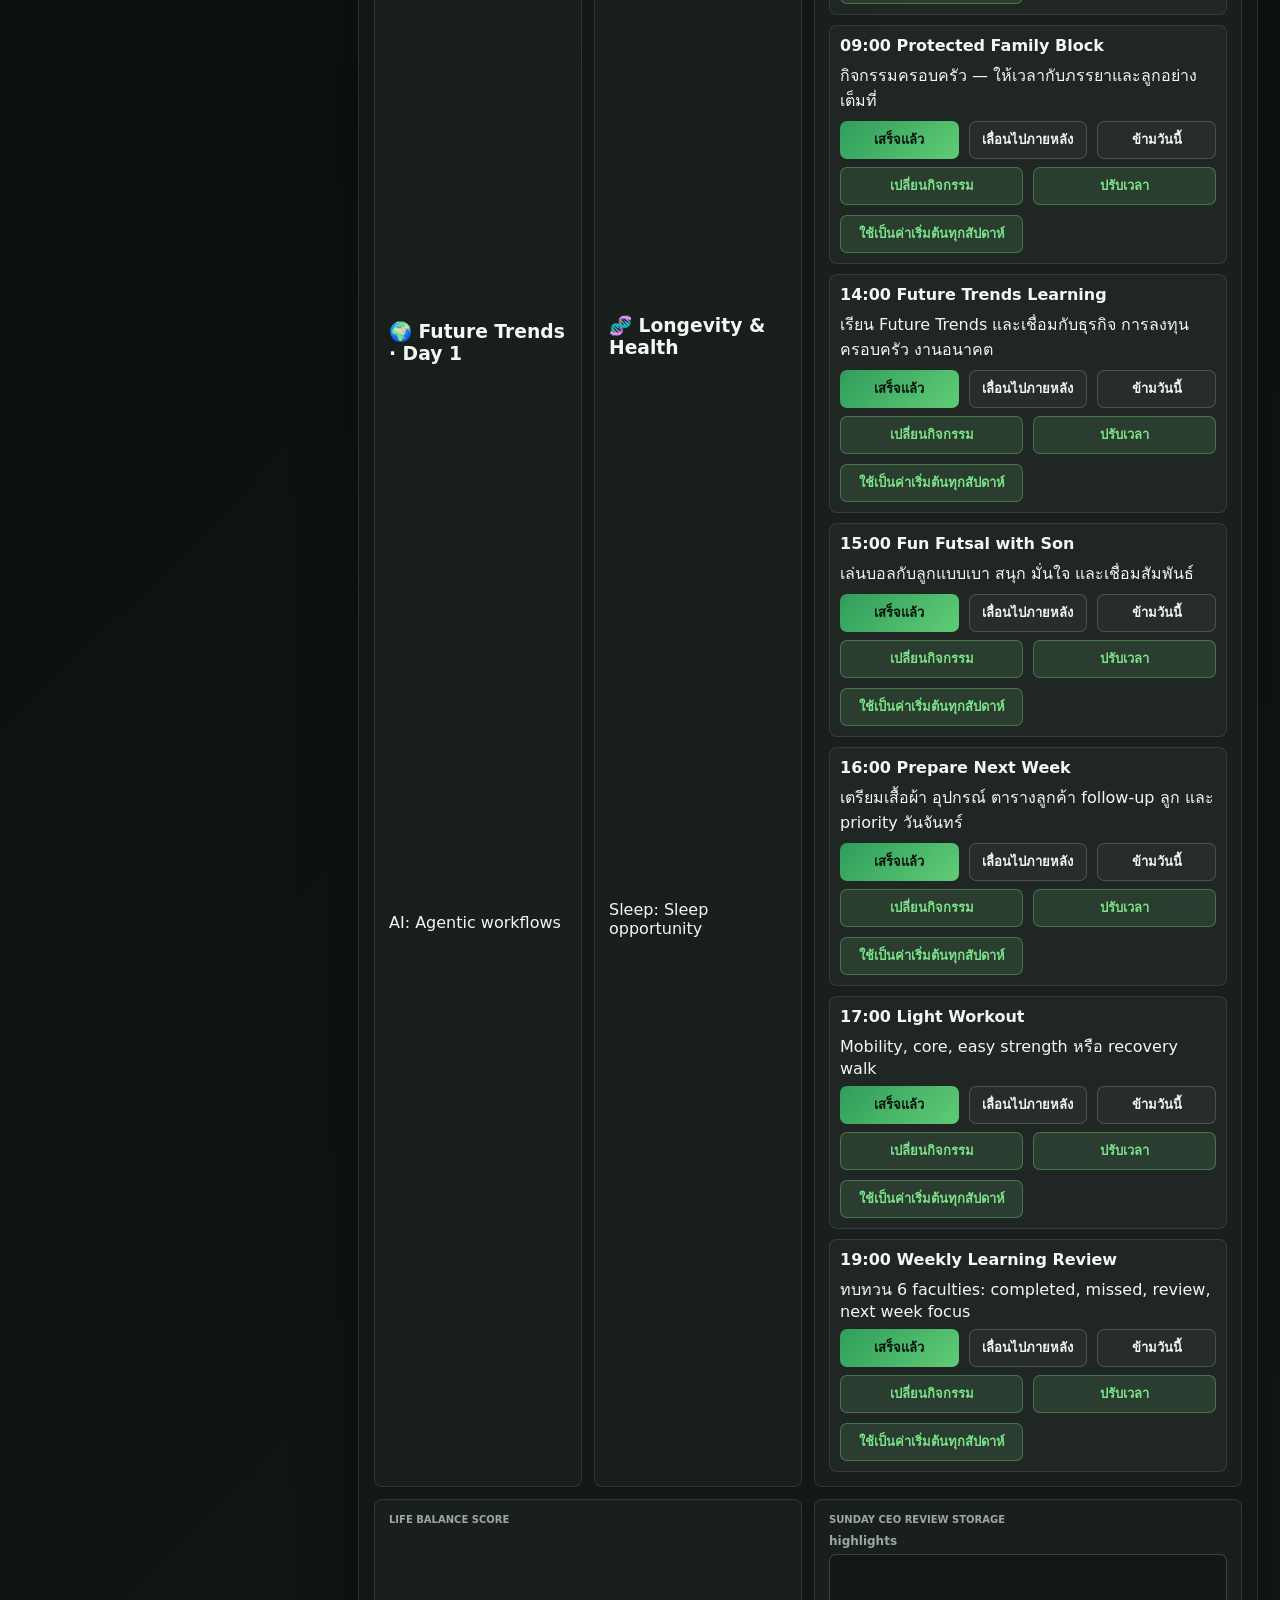
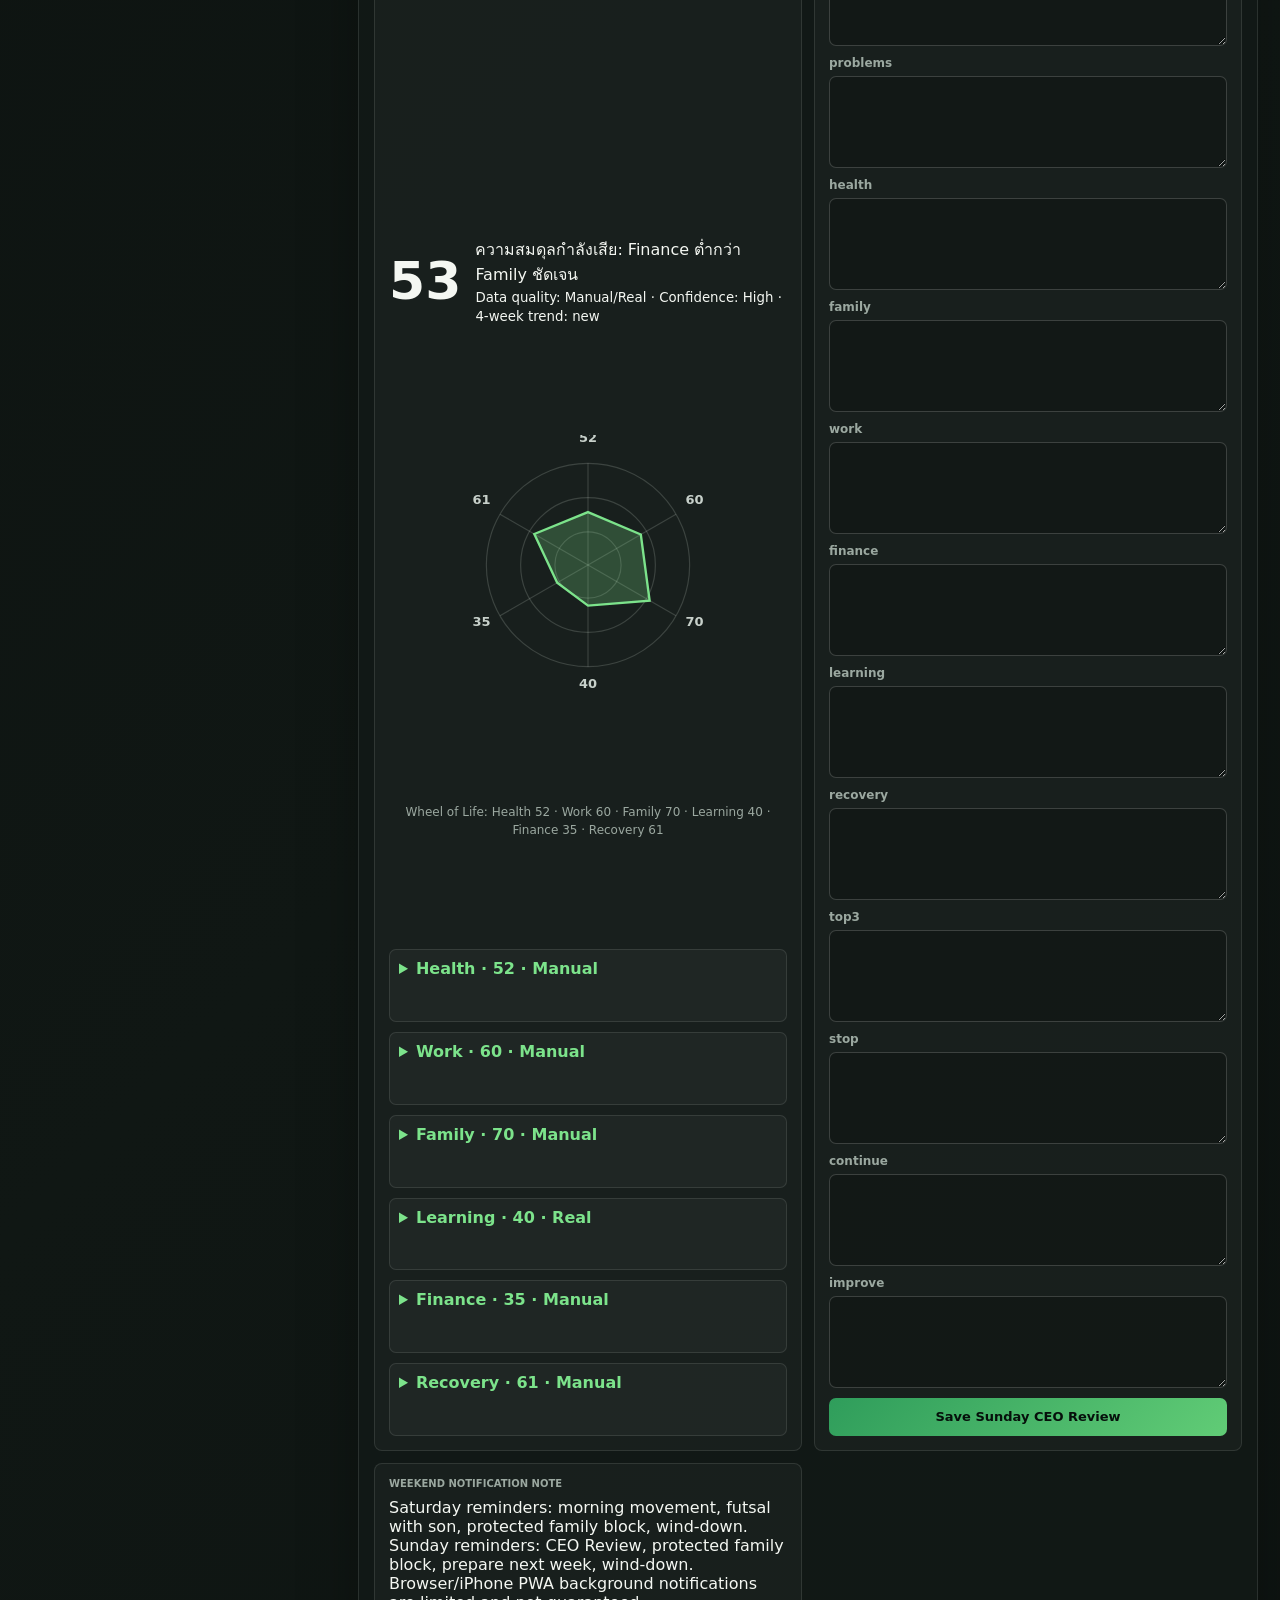
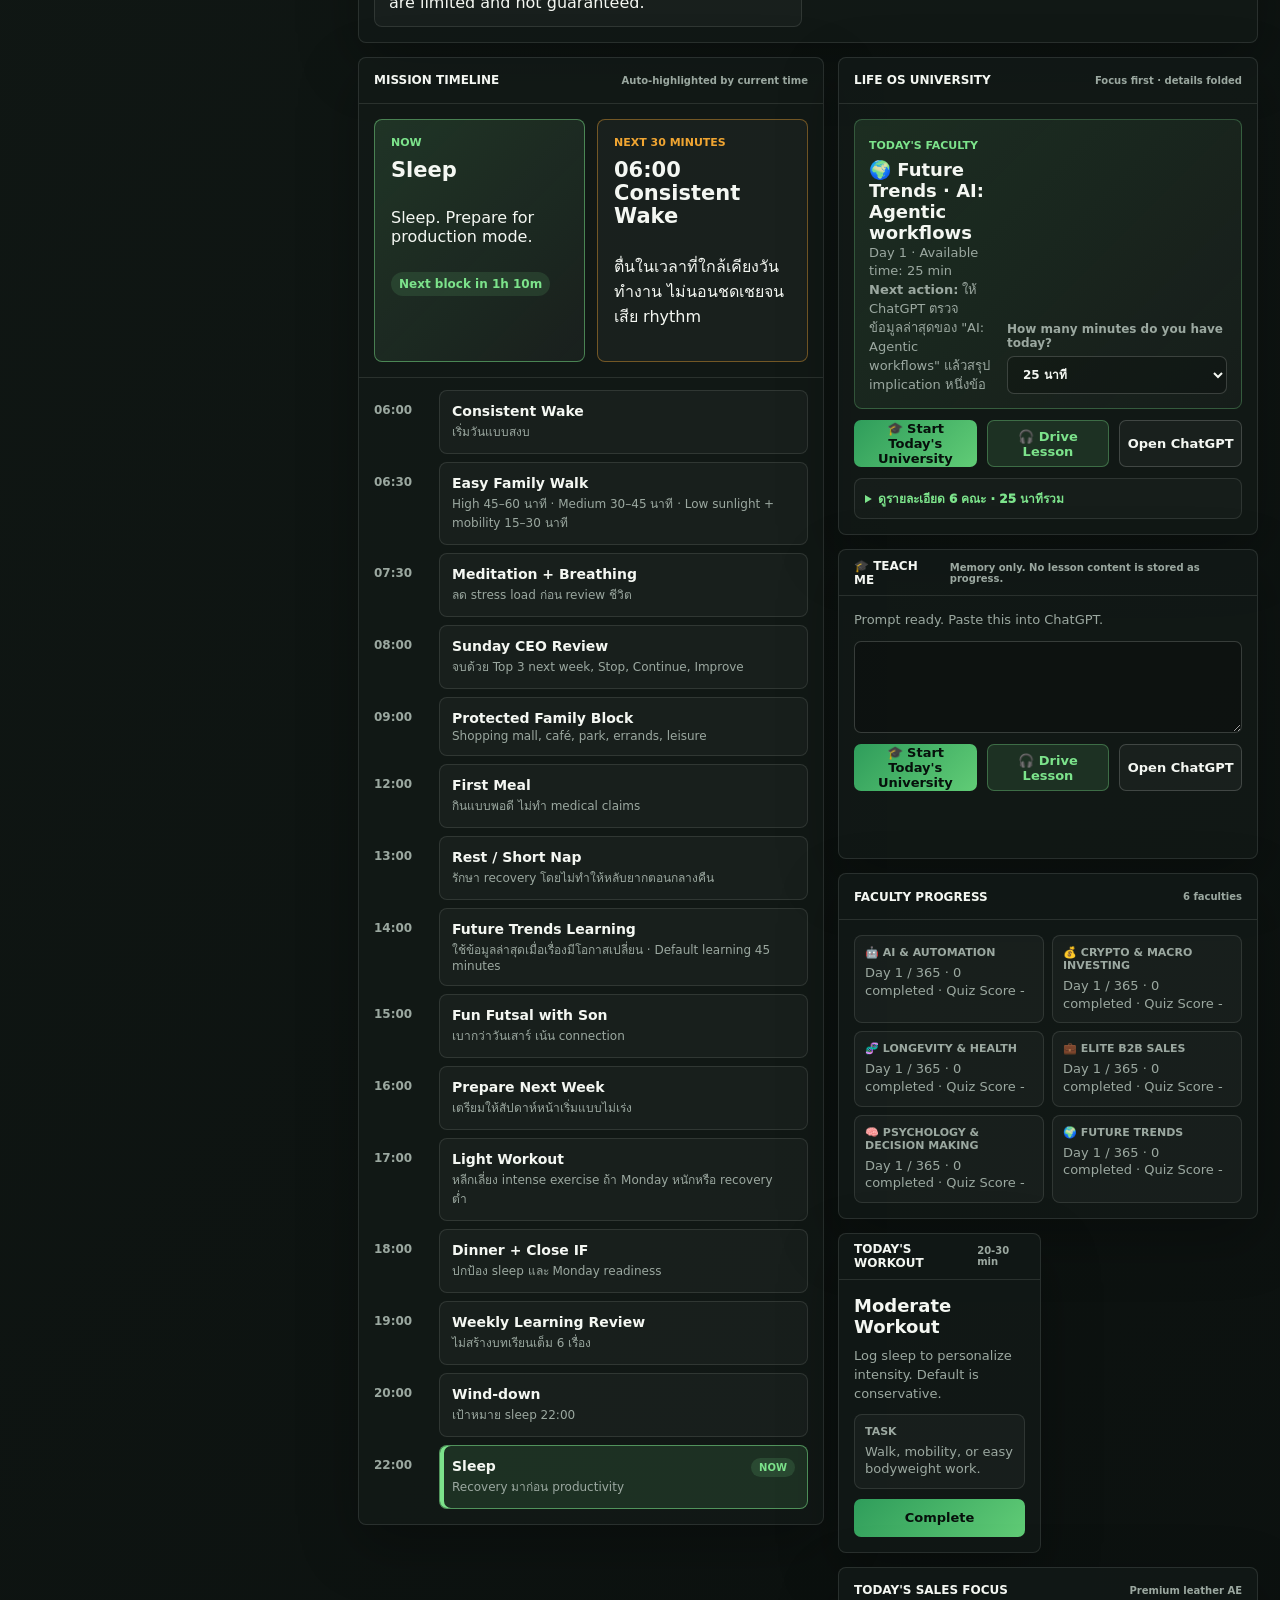
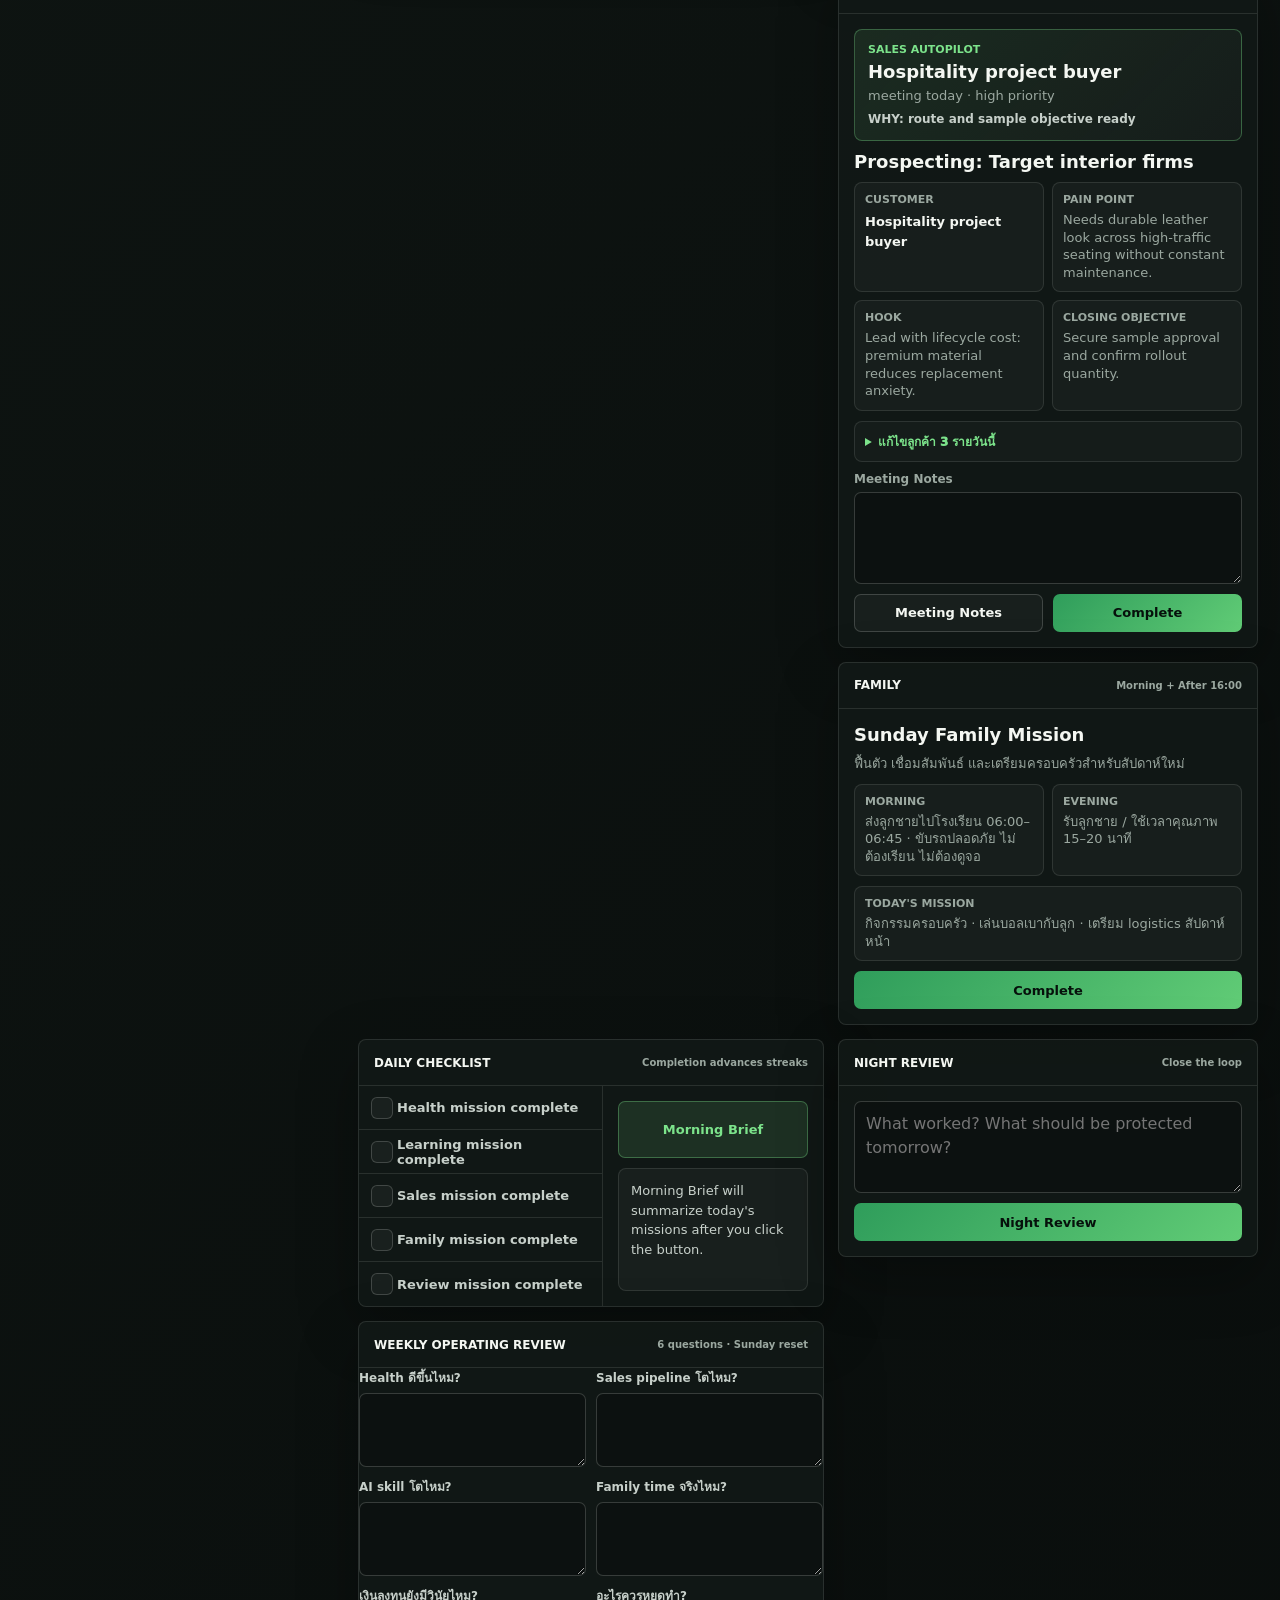
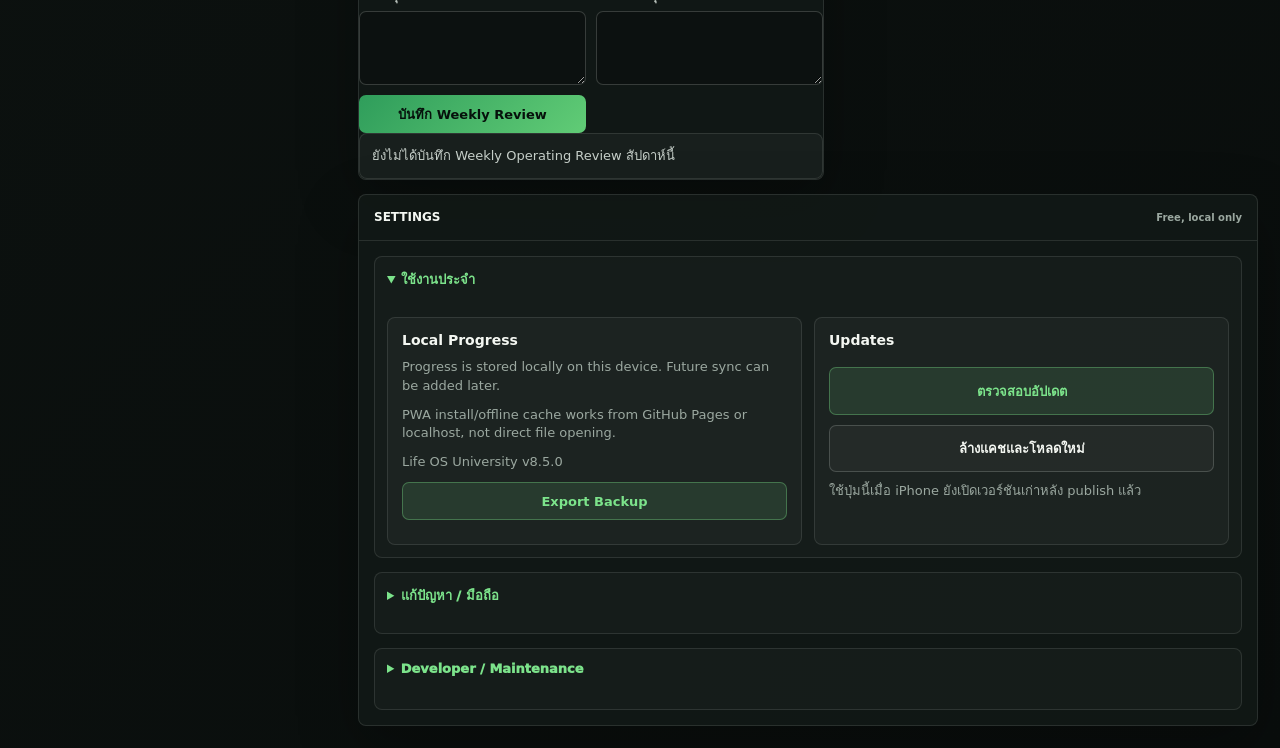
==== commit 3cc14ded: "Life OS University v8.5.0" ====
--- a/index.html
+++ b/index.html
@@ -8,7 +8,7 @@
   <meta name="apple-mobile-web-app-capable" content="yes">
   <meta name="apple-mobile-web-app-status-bar-style" content="black-translucent">
   <meta name="apple-mobile-web-app-title" content="Life OS">
-  <title>Life OS University 8.2.0</title>
+  <title>Life OS University 8.5.0</title>
   <link rel="icon" href="data:image/svg+xml,%3Csvg xmlns='http://www.w3.org/2000/svg' viewBox='0 0 32 32'%3E%3Crect width='32' height='32' rx='7' fill='%23090d0c'/%3E%3Cpath d='M16 7l9 5v8l-9 5-9-5v-8l9-5z' fill='none' stroke='%237ce38b' stroke-width='2'/%3E%3Cpath d='M16 12v8M12 16h8' stroke='%237ce38b' stroke-width='2' stroke-linecap='round'/%3E%3C/svg%3E">
   <link rel="manifest" href="manifest.webmanifest">
   <link rel="apple-touch-icon" href="assets/icons/icon-192.png">
@@ -44,7 +44,7 @@
           </svg>
         </div>
         <div>
-          <h1>LIFE OS 8.2.0</h1>
+          <h1>LIFE OS 8.5.0</h1>
           <span data-i18n="brandSubtitle">Local Executive Operating System</span>
         </div>
       </div>
--- a/styles/main.css
+++ b/styles/main.css
@@ -620,6 +620,85 @@
   font-weight: 850;
 }
 
+.reality-check {
+  display: grid;
+  gap: 7px;
+}
+
+.reality-check > span {
+  color: var(--green);
+  font-size: 11px;
+  font-weight: 950;
+  text-transform: uppercase;
+}
+
+.reality-check small {
+  color: var(--soft);
+  font-size: 11px;
+  line-height: 1.3;
+}
+
+.reality-row {
+  display: grid;
+  grid-template-columns: 42px repeat(3, minmax(0, 1fr));
+  gap: 5px;
+  align-items: center;
+}
+
+.reality-row b {
+  color: var(--muted);
+  font-size: 10px;
+}
+
+.reality-row button {
+  min-height: 30px;
+  padding: 4px 6px;
+  border: 1px solid var(--line);
+  border-radius: 7px;
+  background: rgba(255, 255, 255, .04);
+  color: var(--soft);
+  font-size: 11px;
+  font-weight: 900;
+}
+
+.reality-row button.active {
+  border-color: rgba(124, 227, 139, .62);
+  background: var(--green-soft);
+  color: var(--green);
+}
+
+.daily-close-loop {
+  display: grid;
+  gap: 7px;
+  margin-top: 4px;
+  padding-top: 8px;
+  border-top: 1px solid rgba(124, 227, 139, .18);
+}
+
+.daily-close-loop > span {
+  color: var(--green);
+  font-size: 11px;
+  font-weight: 950;
+  text-transform: uppercase;
+}
+
+.daily-close-loop label {
+  display: grid;
+  gap: 4px;
+  color: var(--muted);
+  font-size: 10px;
+  font-weight: 850;
+}
+
+.daily-close-loop input {
+  min-height: 34px;
+  padding: 7px 9px;
+  border: 1px solid var(--line);
+  border-radius: 7px;
+  background: rgba(0, 0, 0, .18);
+  color: var(--text);
+}
+
 .mission-control-strip {
   display: grid;
   grid-template-columns: repeat(5, minmax(0, 1fr));
@@ -1753,6 +1832,67 @@
 .workout-card .module-body {
   display: grid;
   gap: 10px;
+}
+
+.sales-autopilot-card {
+  display: grid;
+  gap: 5px;
+  padding: 13px;
+  border: 1px solid rgba(124, 227, 139, .32);
+  border-radius: var(--radius);
+  background: linear-gradient(135deg, rgba(124, 227, 139, .10), rgba(255, 255, 255, .025));
+}
+
+.sales-autopilot-card h3,
+.sales-autopilot-card p {
+  margin: 0;
+}
+
+.sales-autopilot-card b {
+  color: var(--soft);
+  font-size: 12px;
+  line-height: 1.35;
+}
+
+.sales-mission-drawer {
+  padding: 10px;
+  border: 1px solid var(--line);
+  border-radius: var(--radius);
+  background: rgba(255, 255, 255, .025);
+}
+
+.sales-mission-drawer summary {
+  cursor: pointer;
+  color: var(--green);
+  font-size: 12px;
+  font-weight: 950;
+  list-style-position: inside;
+}
+
+.sales-mission-form {
+  display: grid;
+  gap: 10px;
+  margin-top: 10px;
+}
+
+.sales-mission-form fieldset {
+  display: grid;
+  grid-template-columns: repeat(2, minmax(0, 1fr));
+  gap: 8px;
+  padding: 10px;
+  border: 1px solid var(--line);
+  border-radius: var(--radius);
+}
+
+.sales-mission-form legend {
+  color: var(--green);
+  font-size: 11px;
+  font-weight: 900;
+}
+
+.checkbox-line {
+  align-content: center;
+  grid-template-columns: auto 1fr;
 }
 
 .field-grid {
@@ -2085,7 +2225,8 @@
     .checklist,
     .stat-strip,
     .settings-grid,
-    .settings-group-grid {
+    .settings-group-grid,
+    .sales-mission-form fieldset {
     grid-template-columns: 1fr;
   }
 
@@ -2186,6 +2327,17 @@
     margin-bottom: 0;
   }
 
+  body.mobile-details-open #progressSection,
+  body.mobile-details-open #executiveSection,
+  body.mobile-details-open #nowSection > .panel,
+  body.mobile-details-open .daily-ops-section {
+    display: none;
+  }
+
+  body.mobile-details-open #facultiesCard {
+    display: none;
+  }
+
   .executive-card.wide {
     grid-column: 1;
   }
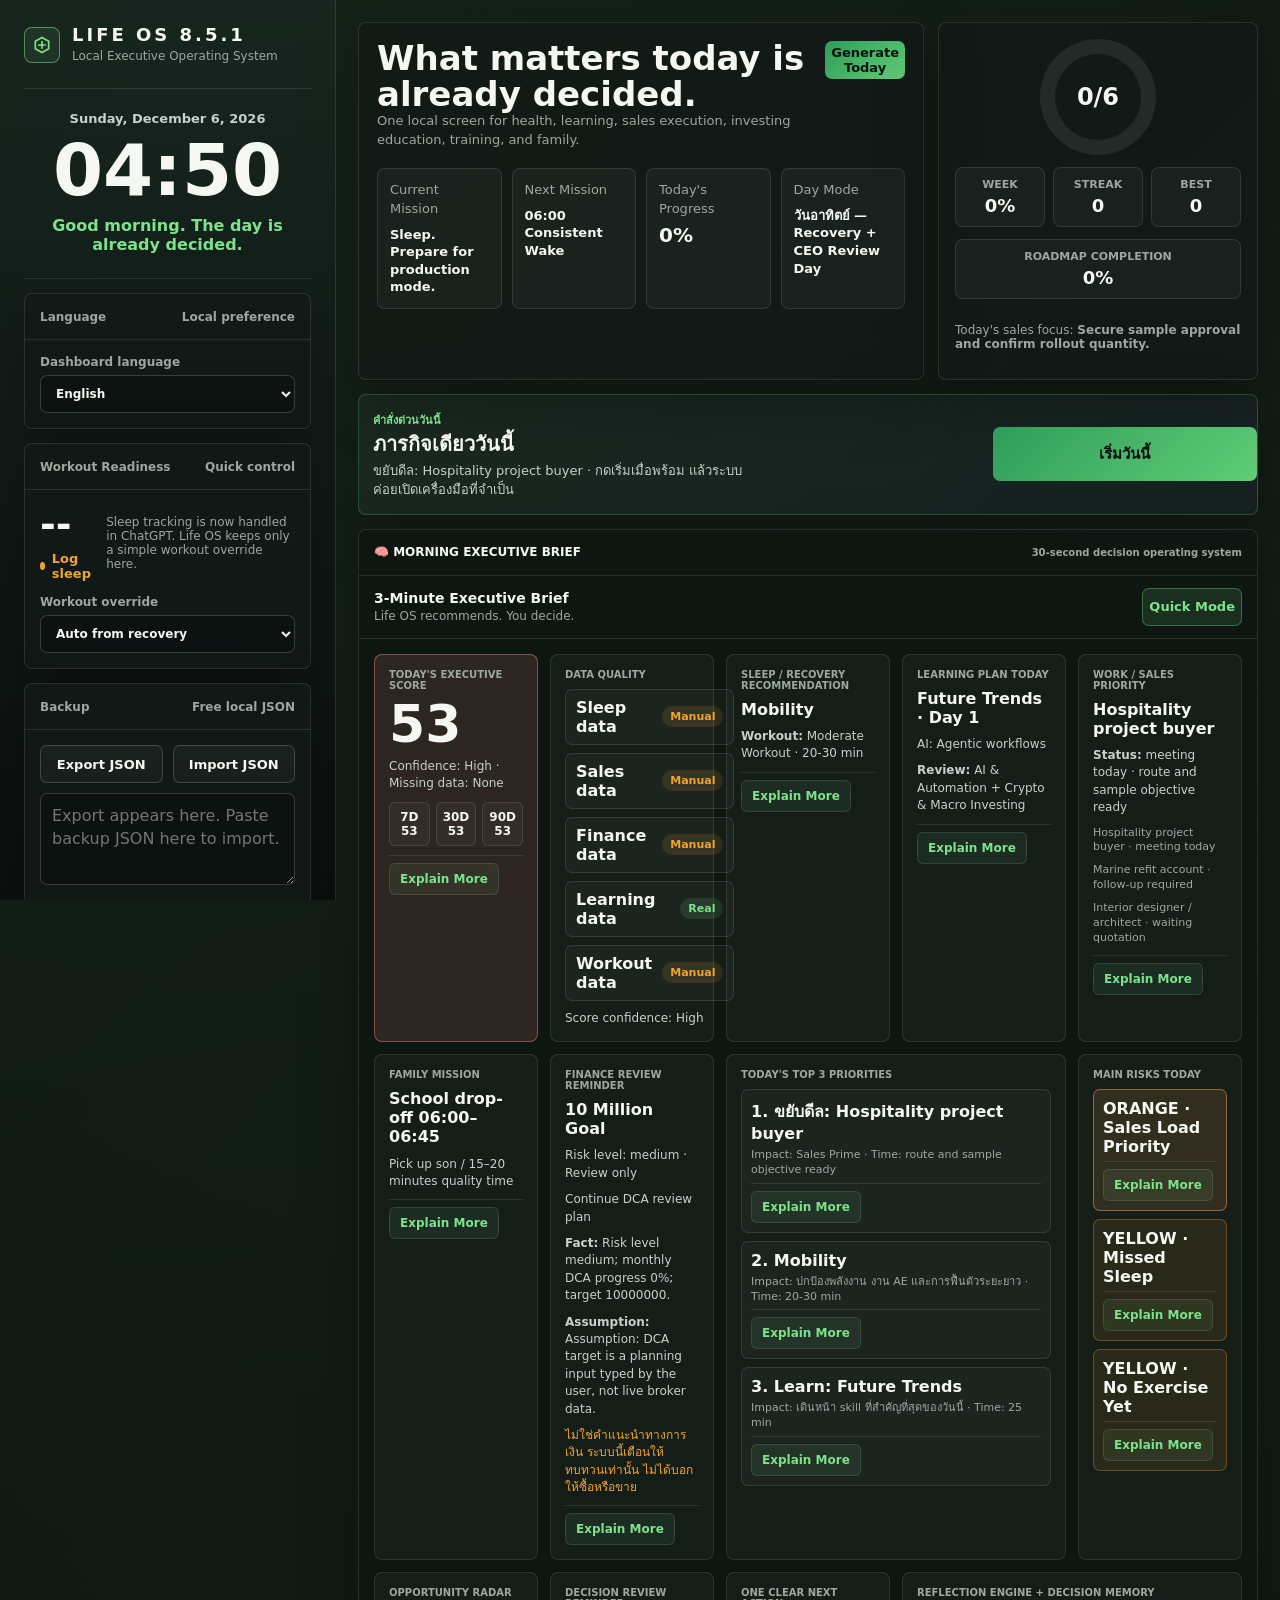
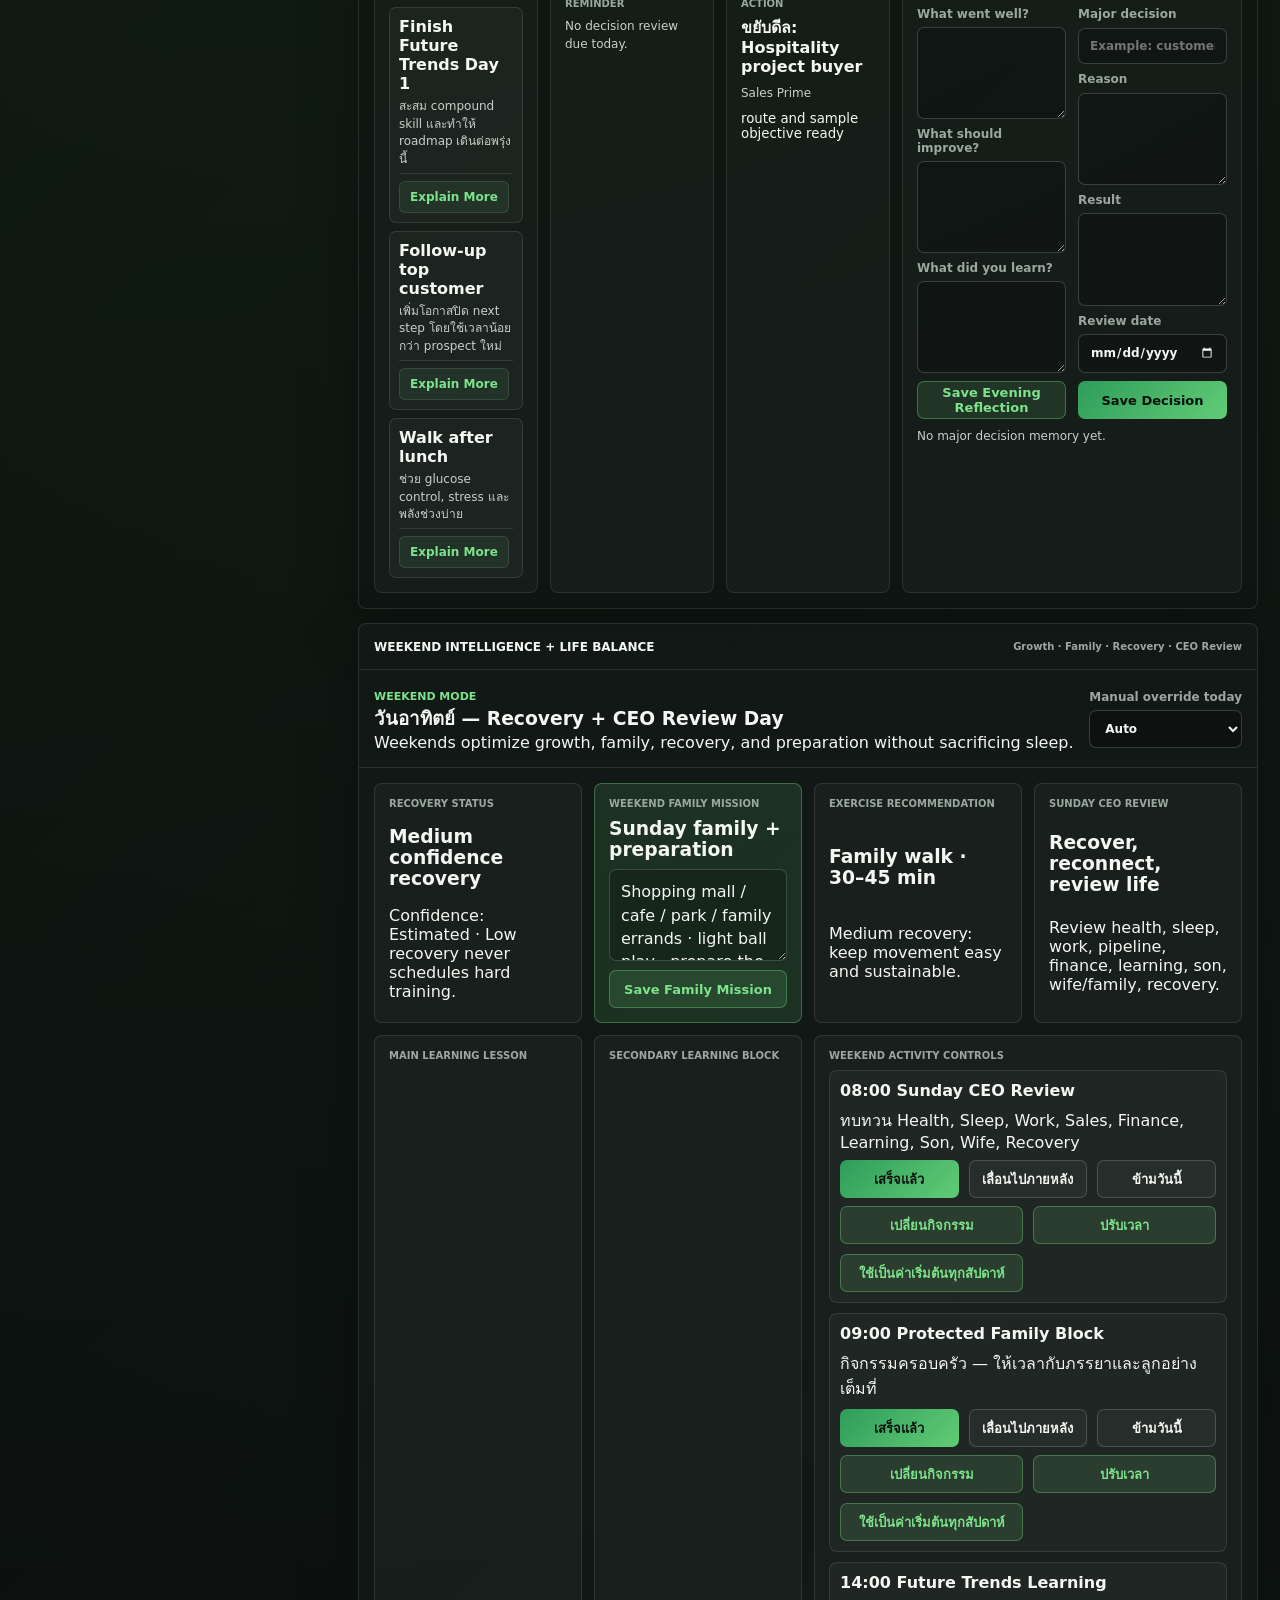
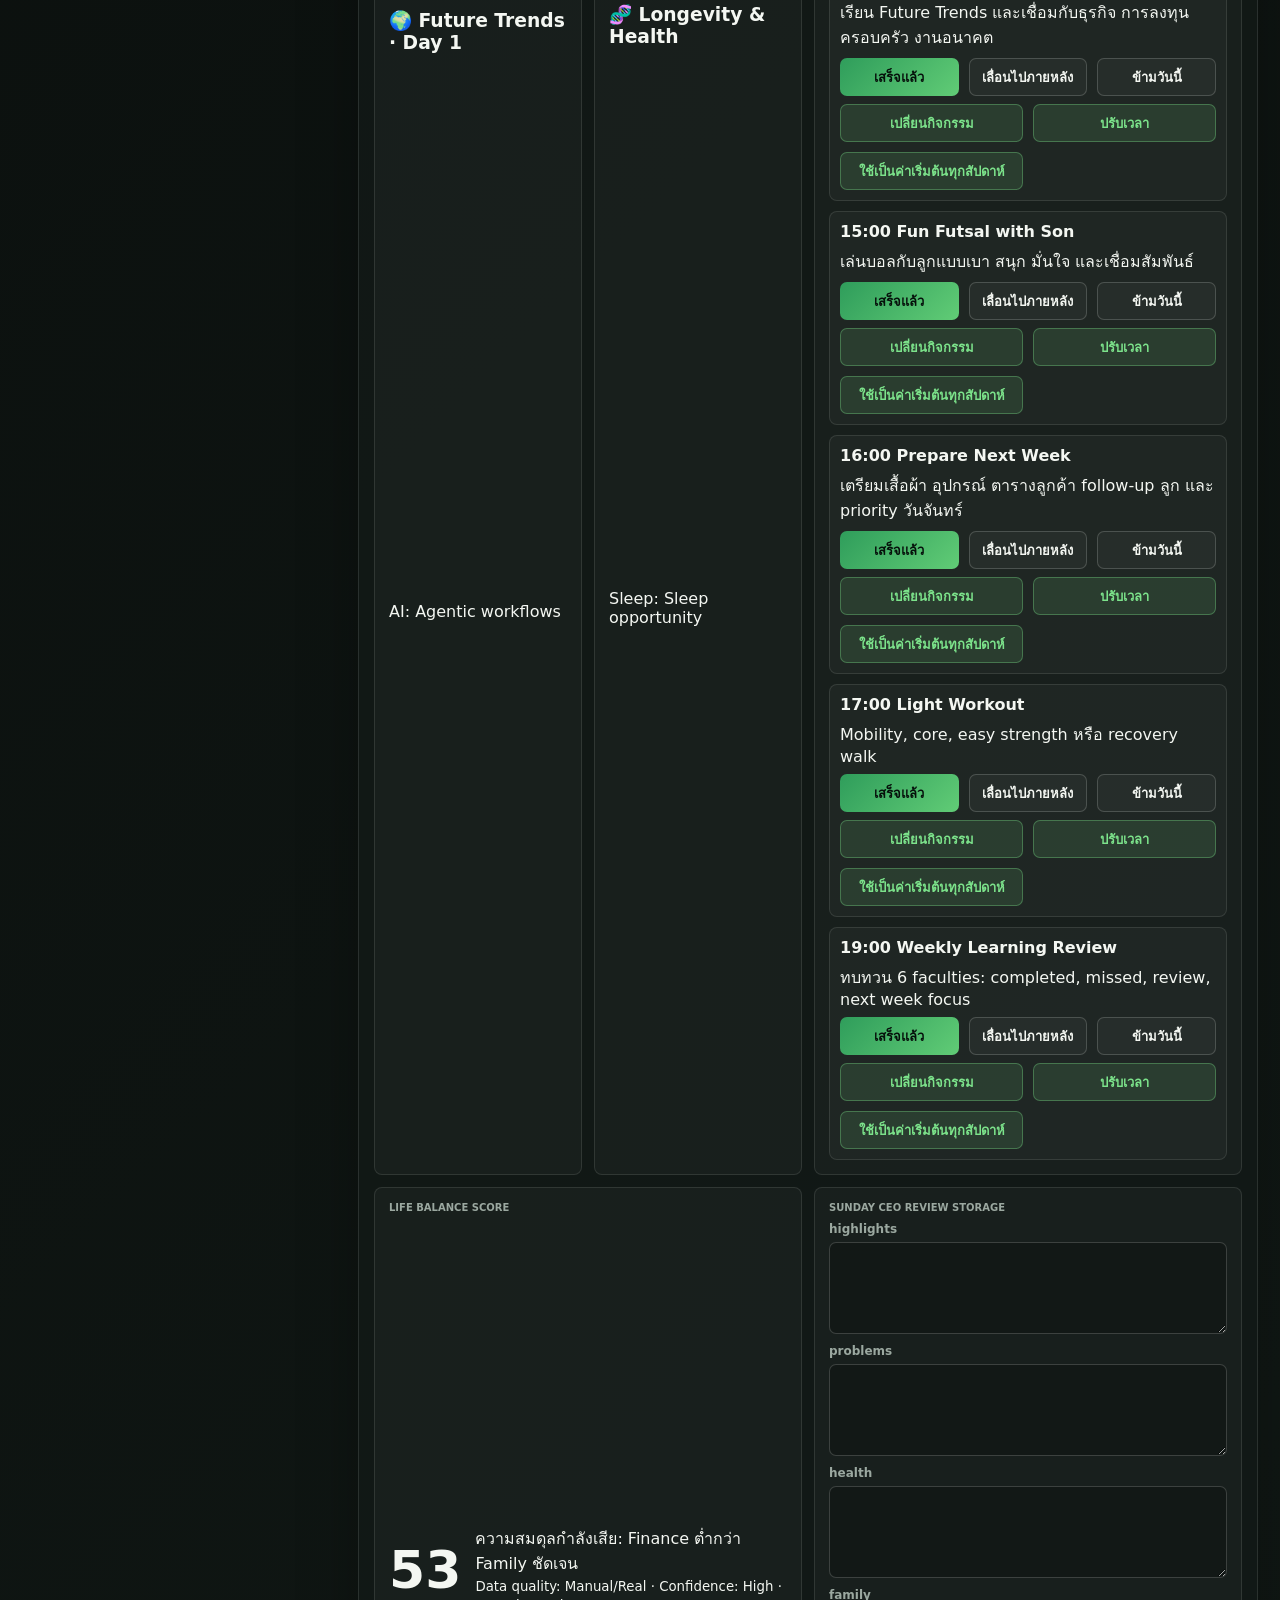
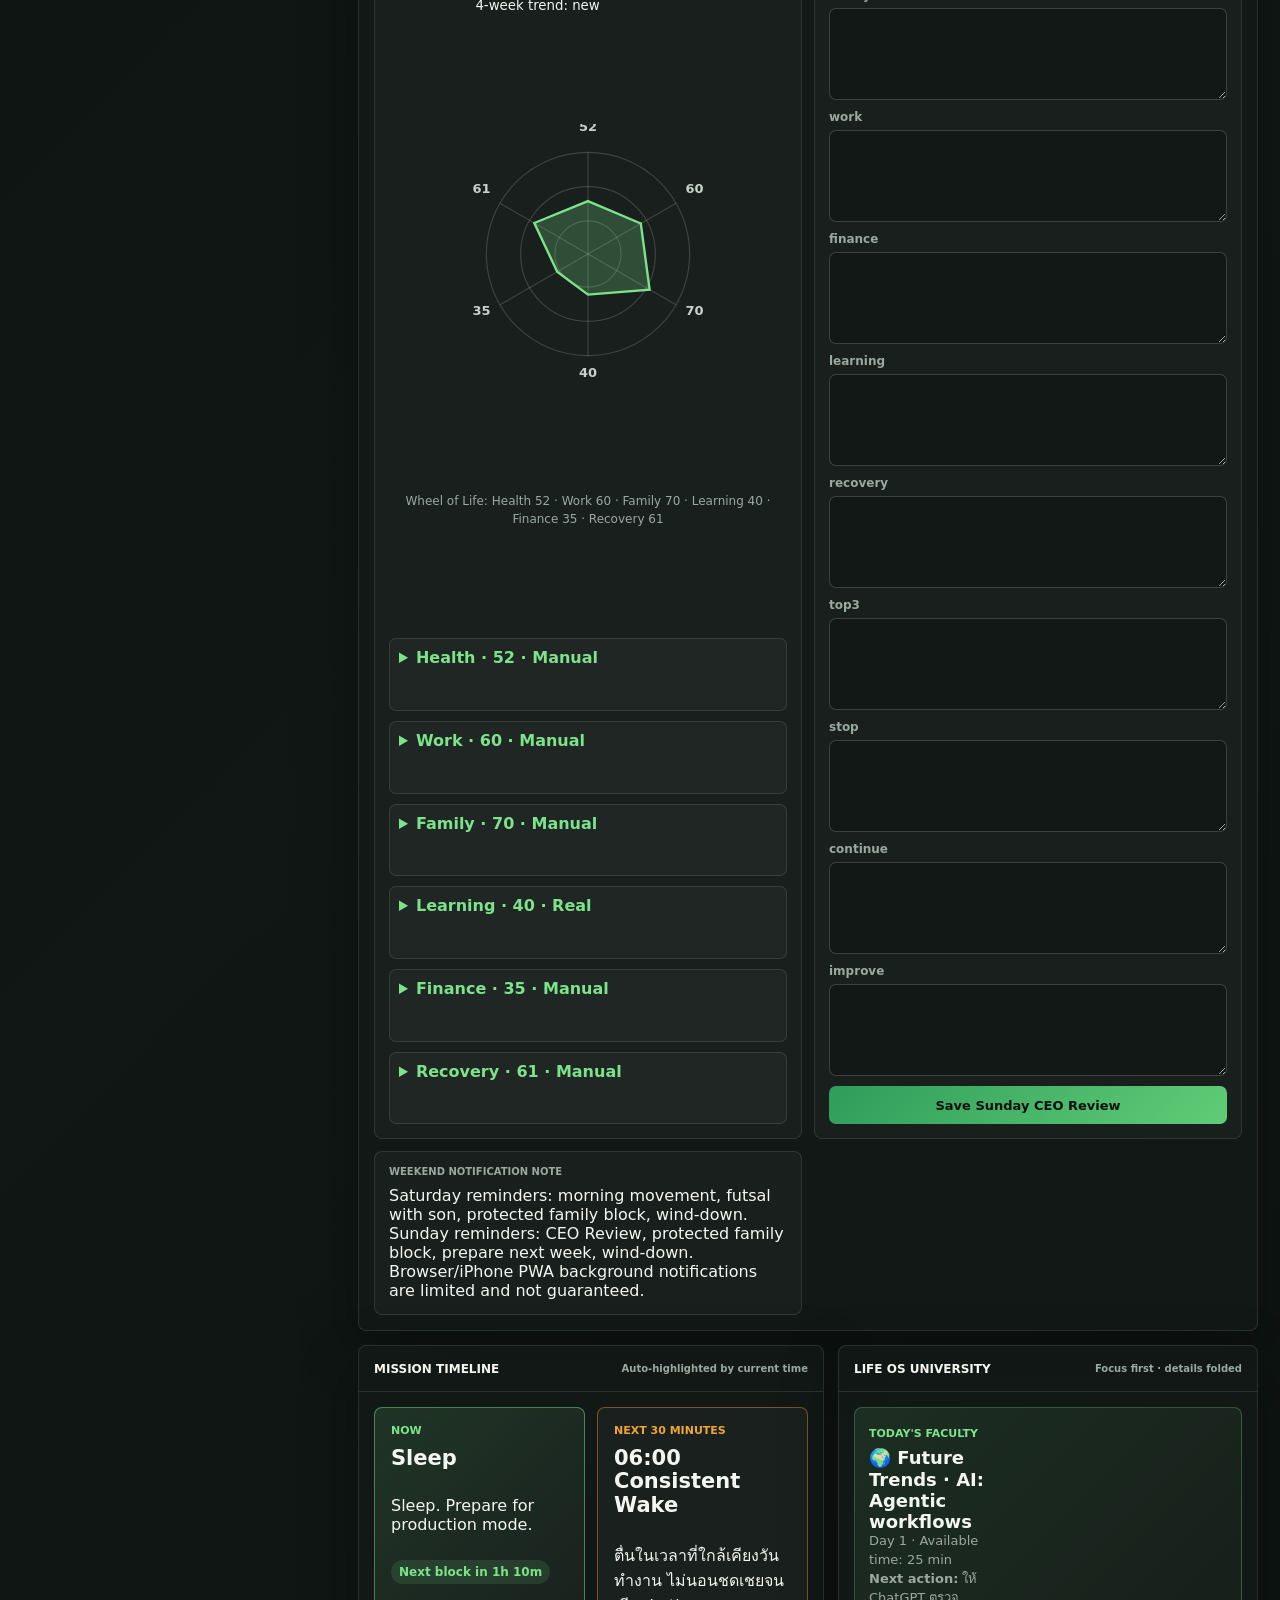
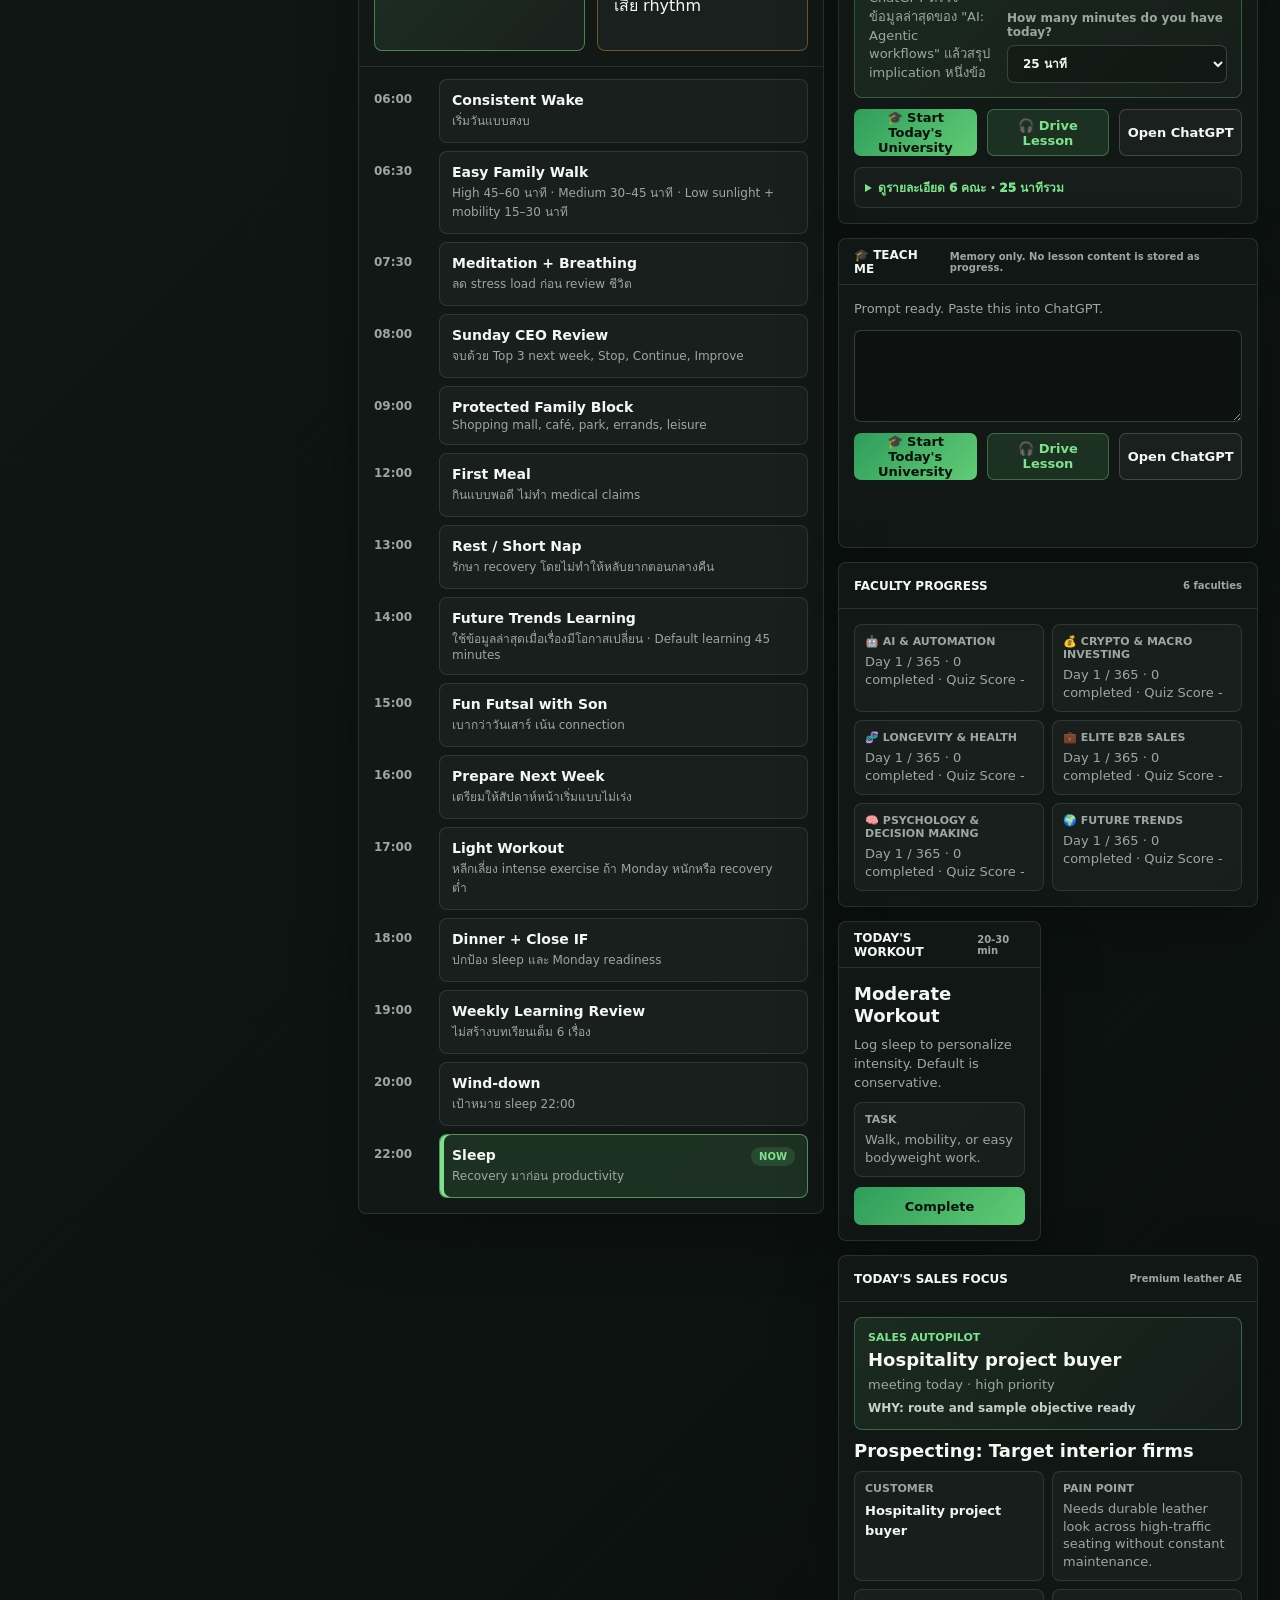
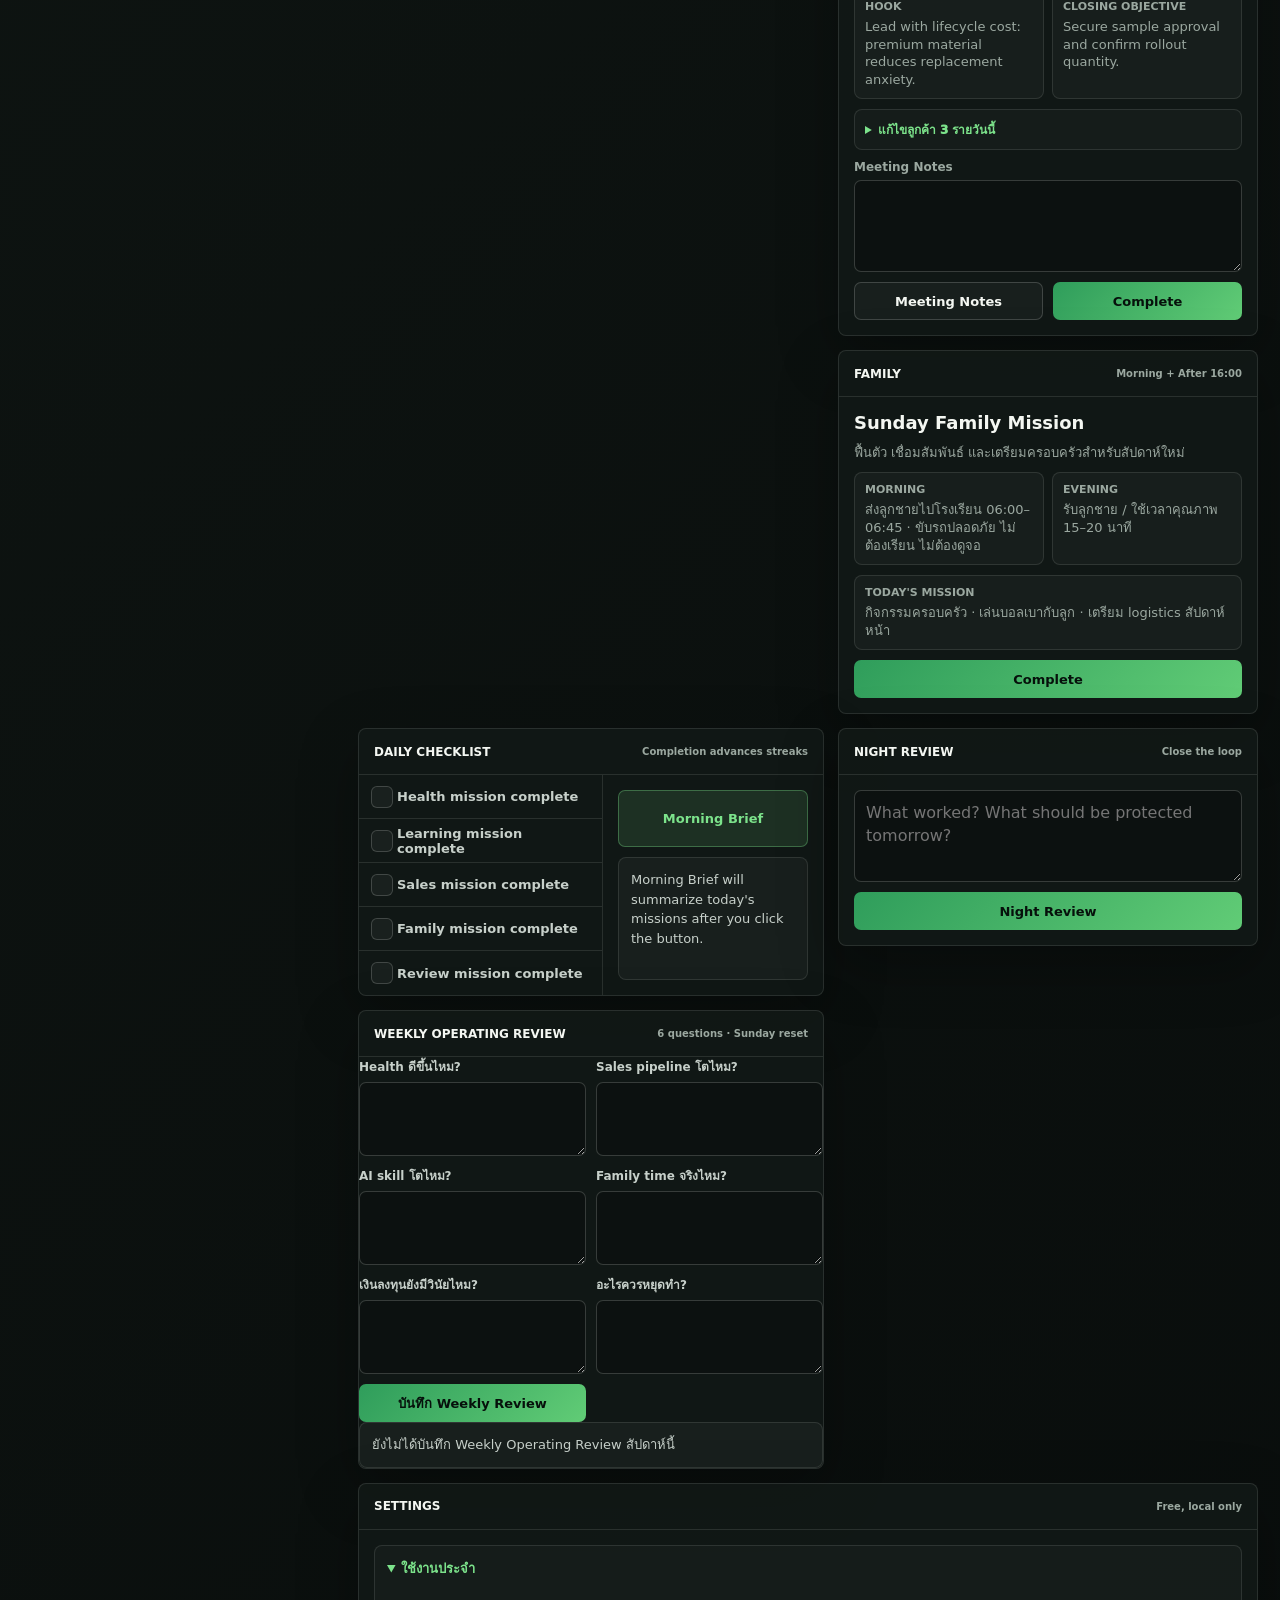
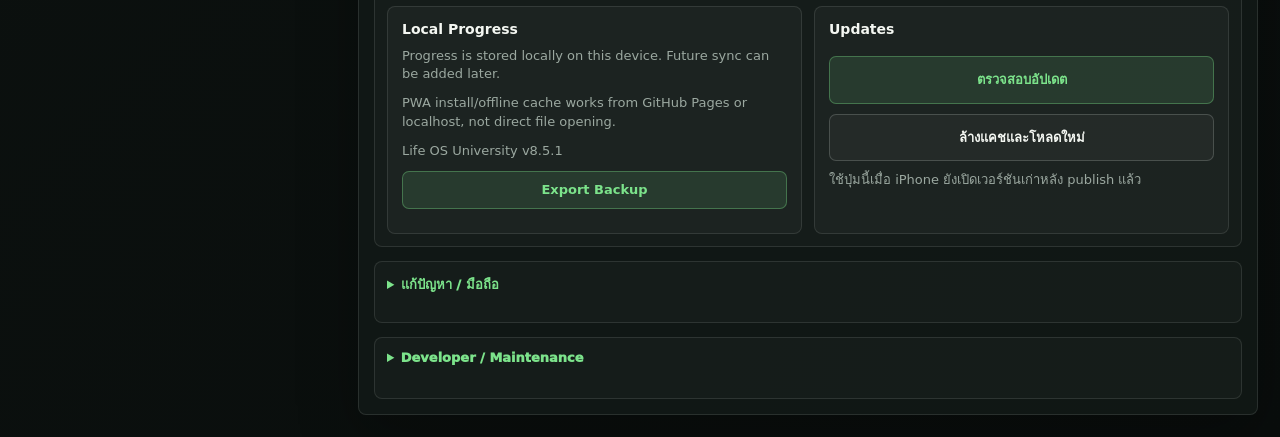
==== commit ba2187ba: "Life OS v8.5.1" ====
--- a/index.html
+++ b/index.html
@@ -8,7 +8,7 @@
   <meta name="apple-mobile-web-app-capable" content="yes">
   <meta name="apple-mobile-web-app-status-bar-style" content="black-translucent">
   <meta name="apple-mobile-web-app-title" content="Life OS">
-  <title>Life OS University 8.5.0</title>
+  <title>Life OS University 8.5.1</title>
   <link rel="icon" href="data:image/svg+xml,%3Csvg xmlns='http://www.w3.org/2000/svg' viewBox='0 0 32 32'%3E%3Crect width='32' height='32' rx='7' fill='%23090d0c'/%3E%3Cpath d='M16 7l9 5v8l-9 5-9-5v-8l9-5z' fill='none' stroke='%237ce38b' stroke-width='2'/%3E%3Cpath d='M16 12v8M12 16h8' stroke='%237ce38b' stroke-width='2' stroke-linecap='round'/%3E%3C/svg%3E">
   <link rel="manifest" href="manifest.webmanifest">
   <link rel="apple-touch-icon" href="assets/icons/icon-192.png">
@@ -44,7 +44,7 @@
           </svg>
         </div>
         <div>
-          <h1>LIFE OS 8.5.0</h1>
+          <h1>LIFE OS 8.5.1</h1>
           <span data-i18n="brandSubtitle">Local Executive Operating System</span>
         </div>
       </div>
--- a/styles/main.css
+++ b/styles/main.css
@@ -397,6 +397,16 @@
 .soft-btn:hover,
 .danger-btn:hover {
   transform: translateY(-1px);
+}
+
+.btn:disabled,
+.ghost-btn:disabled,
+.primary-btn:disabled,
+.soft-btn:disabled,
+.danger-btn:disabled {
+  cursor: default;
+  opacity: .72;
+  transform: none;
 }
 
 .primary-btn {
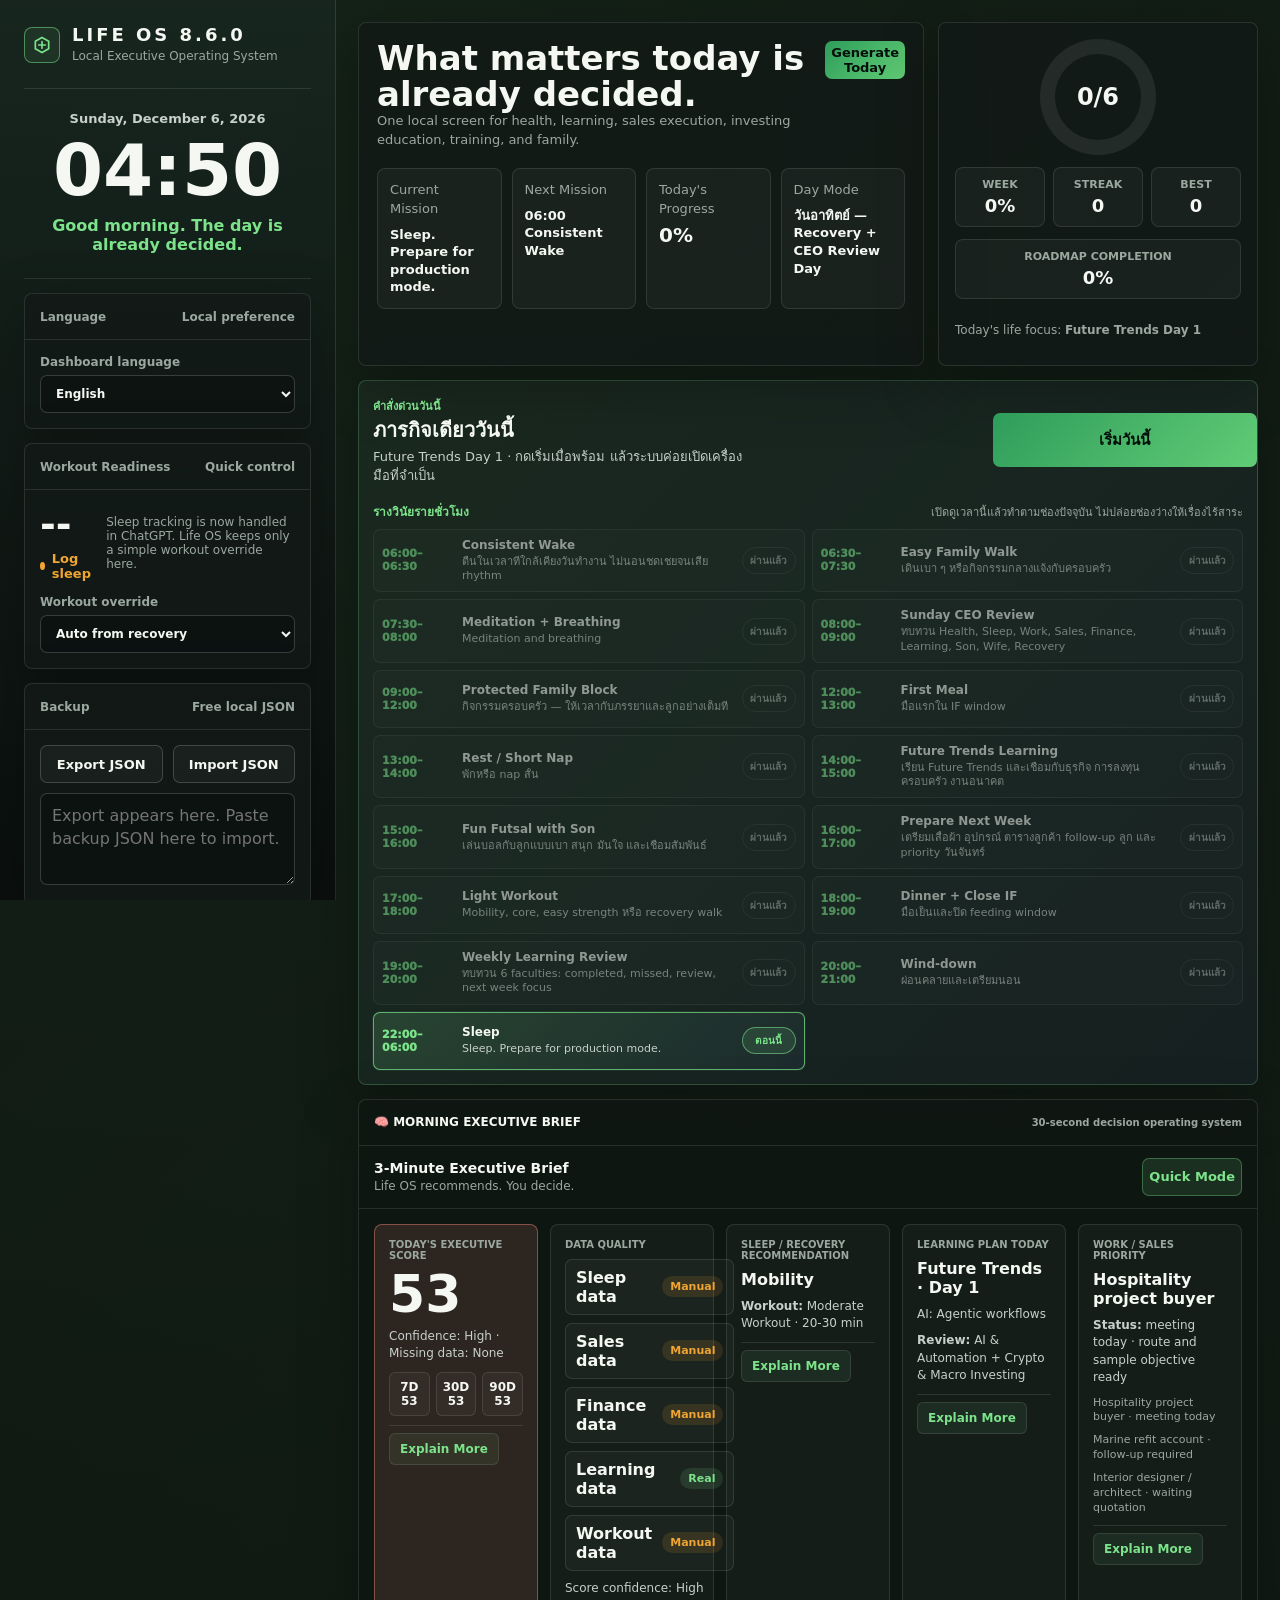
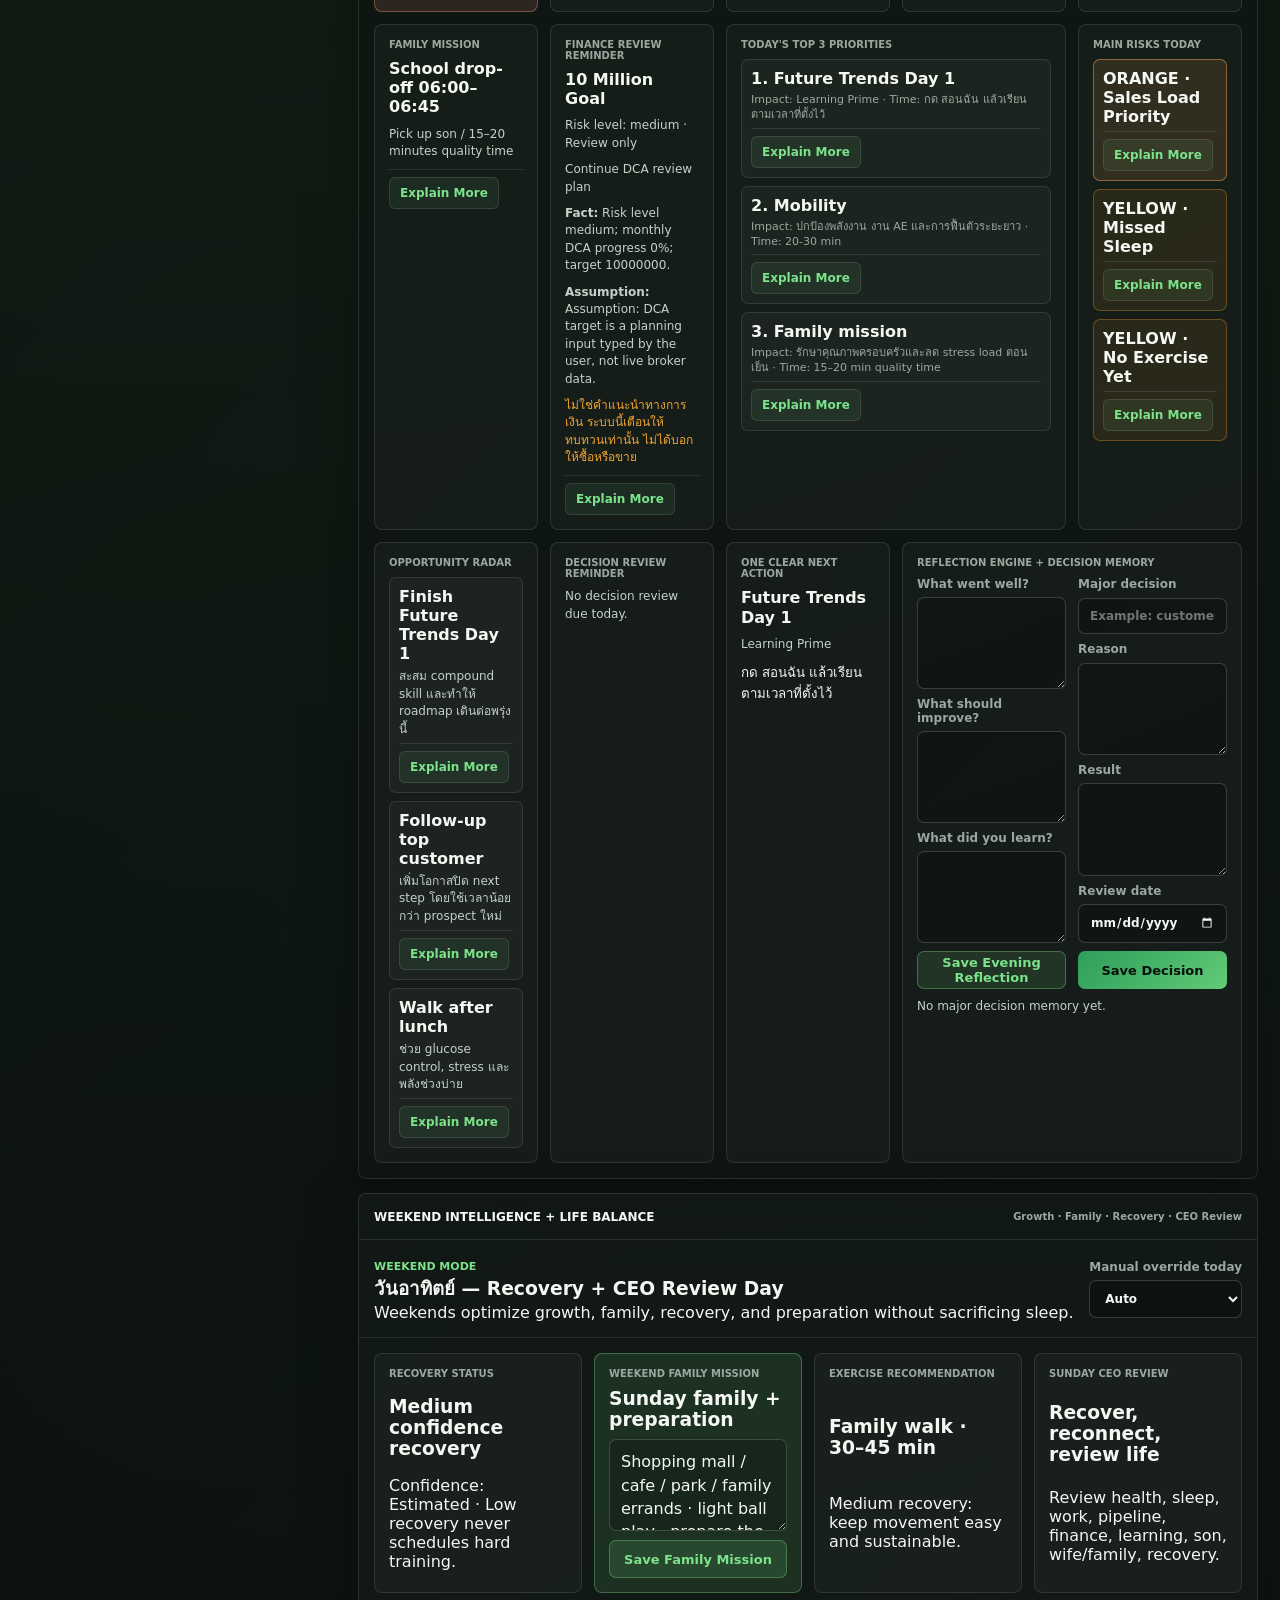
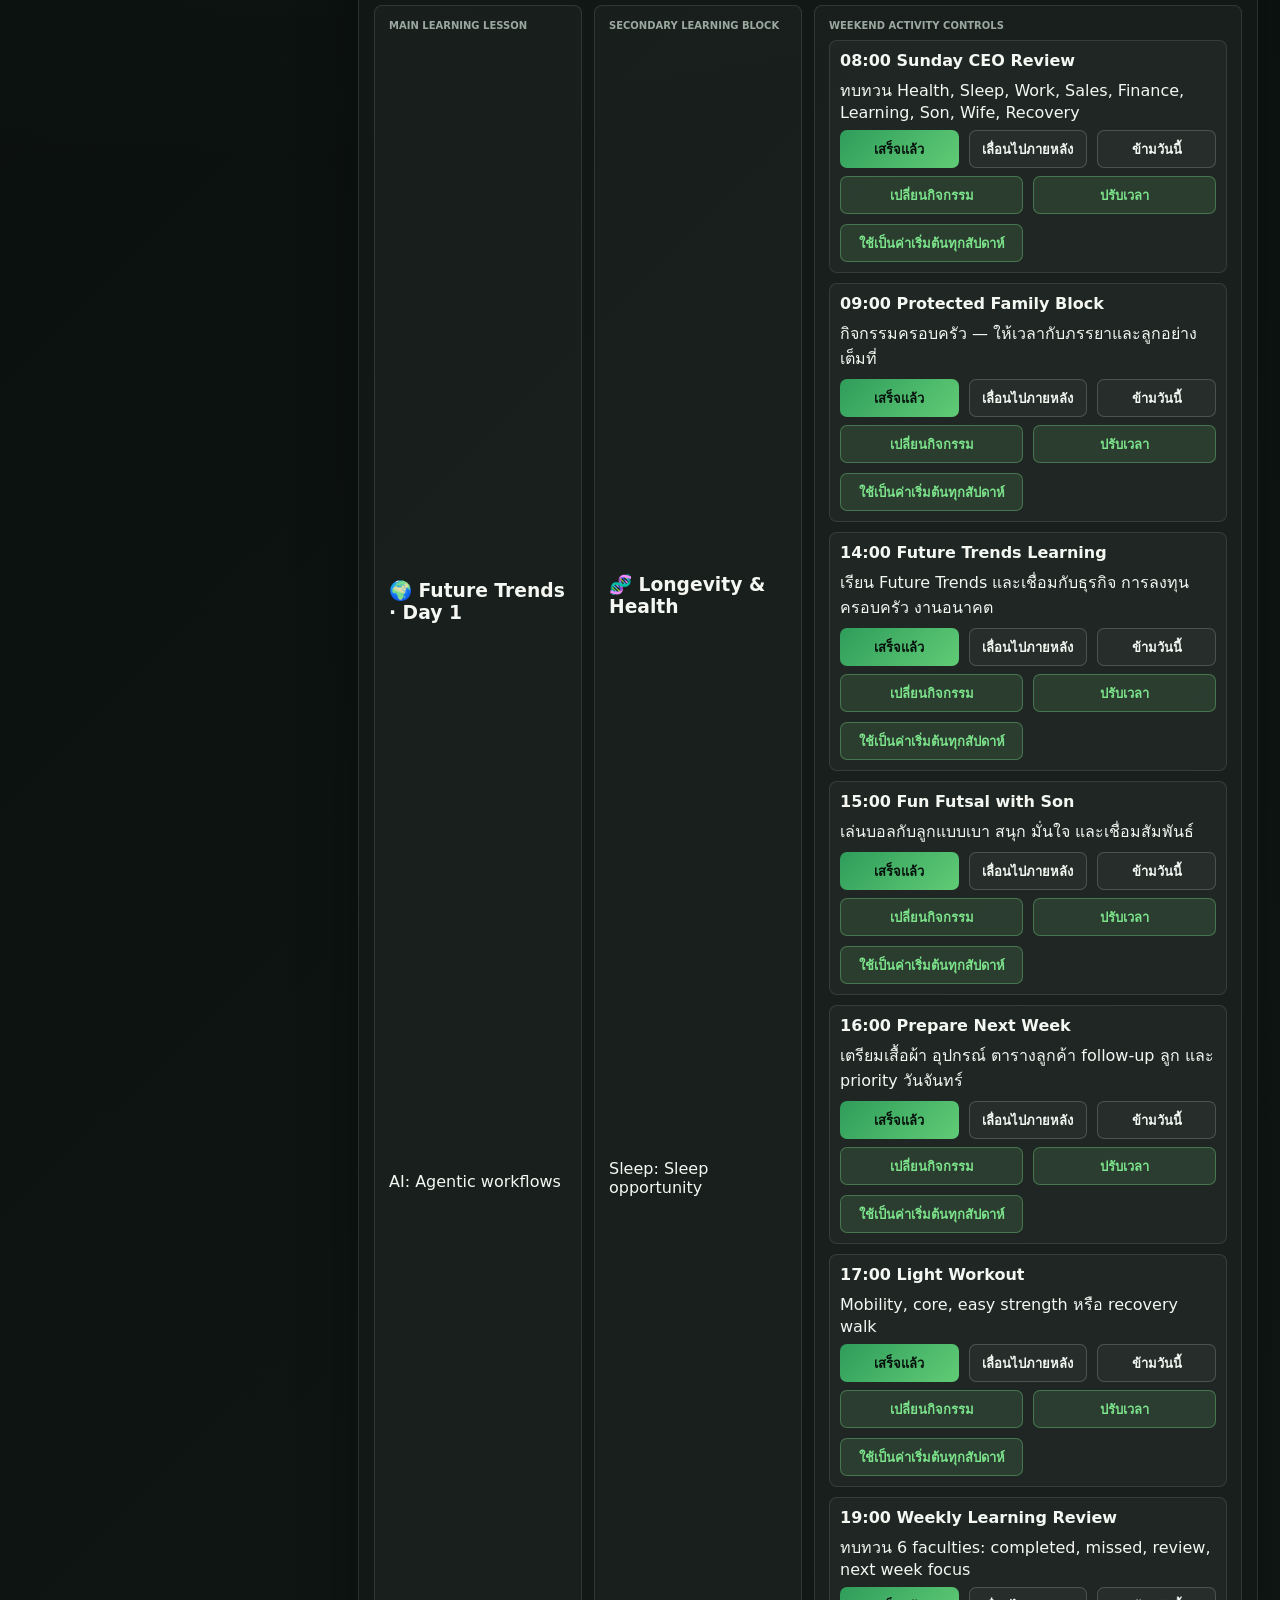
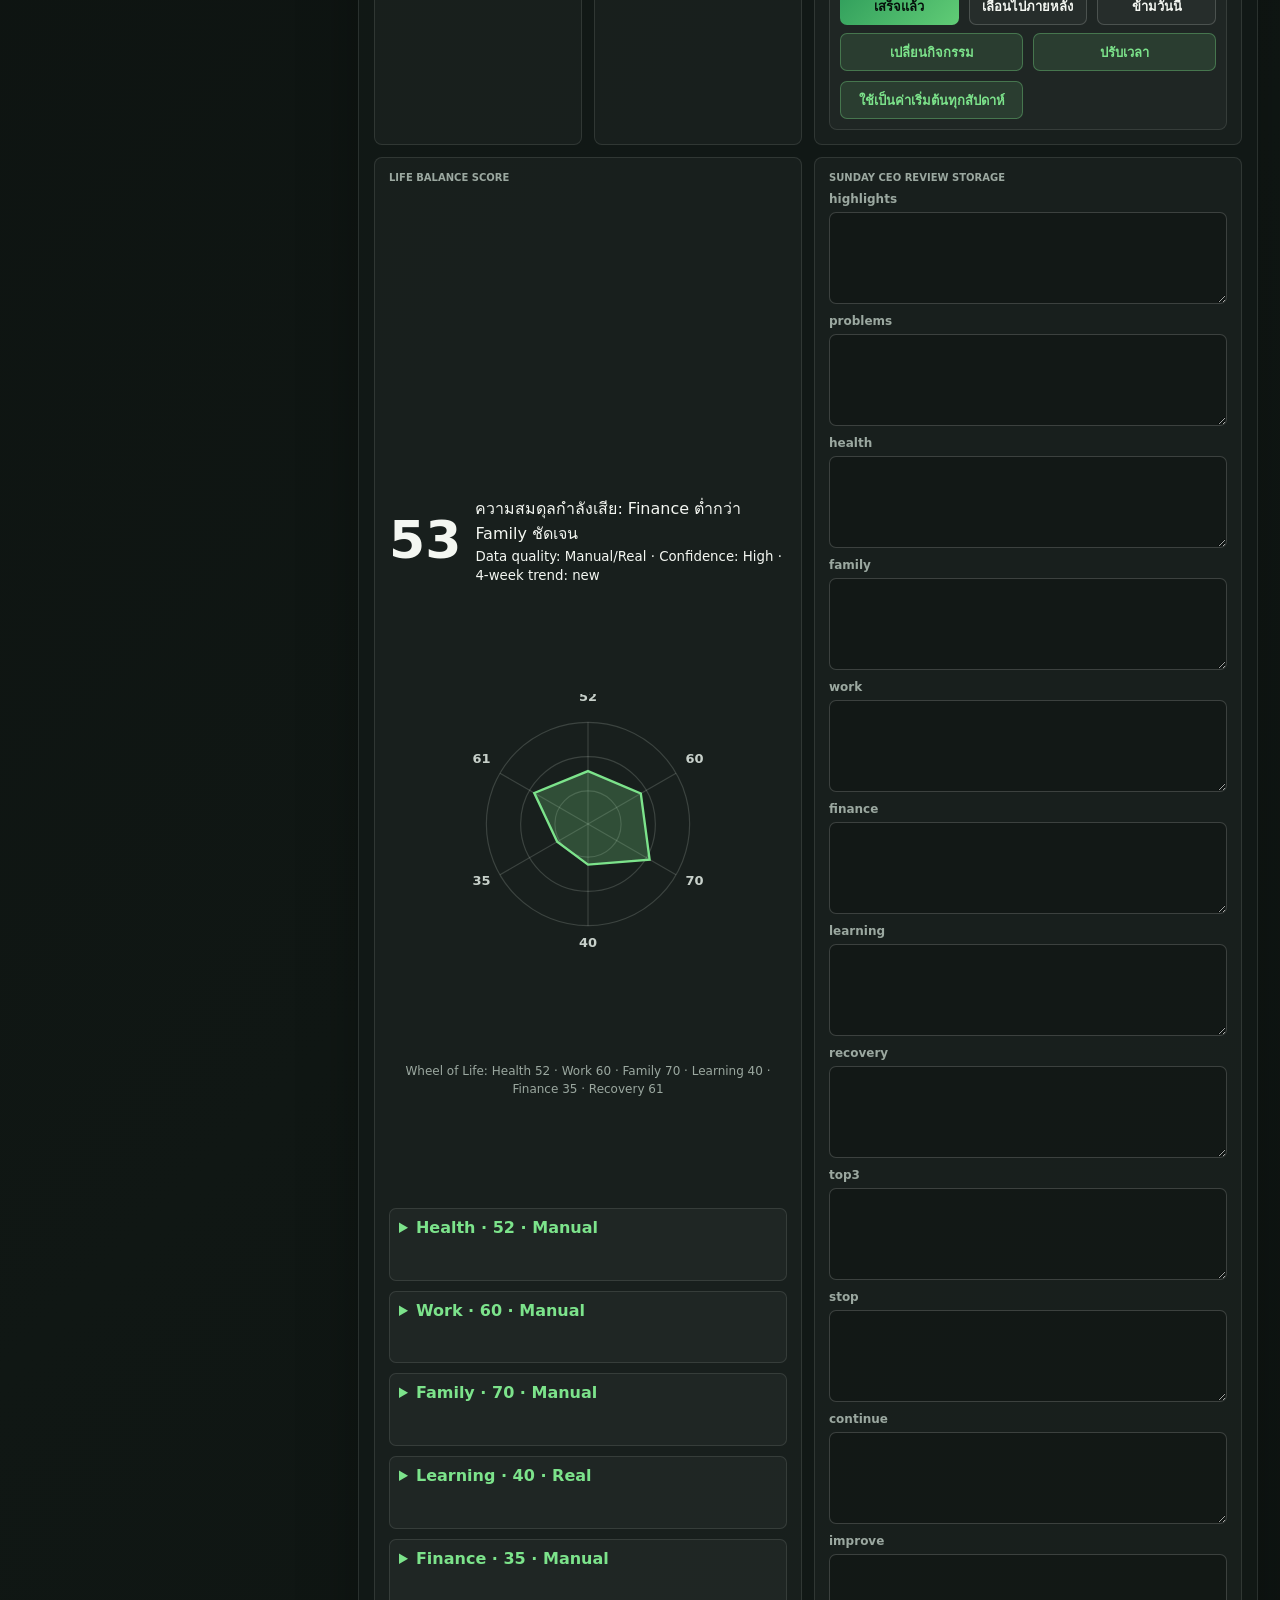
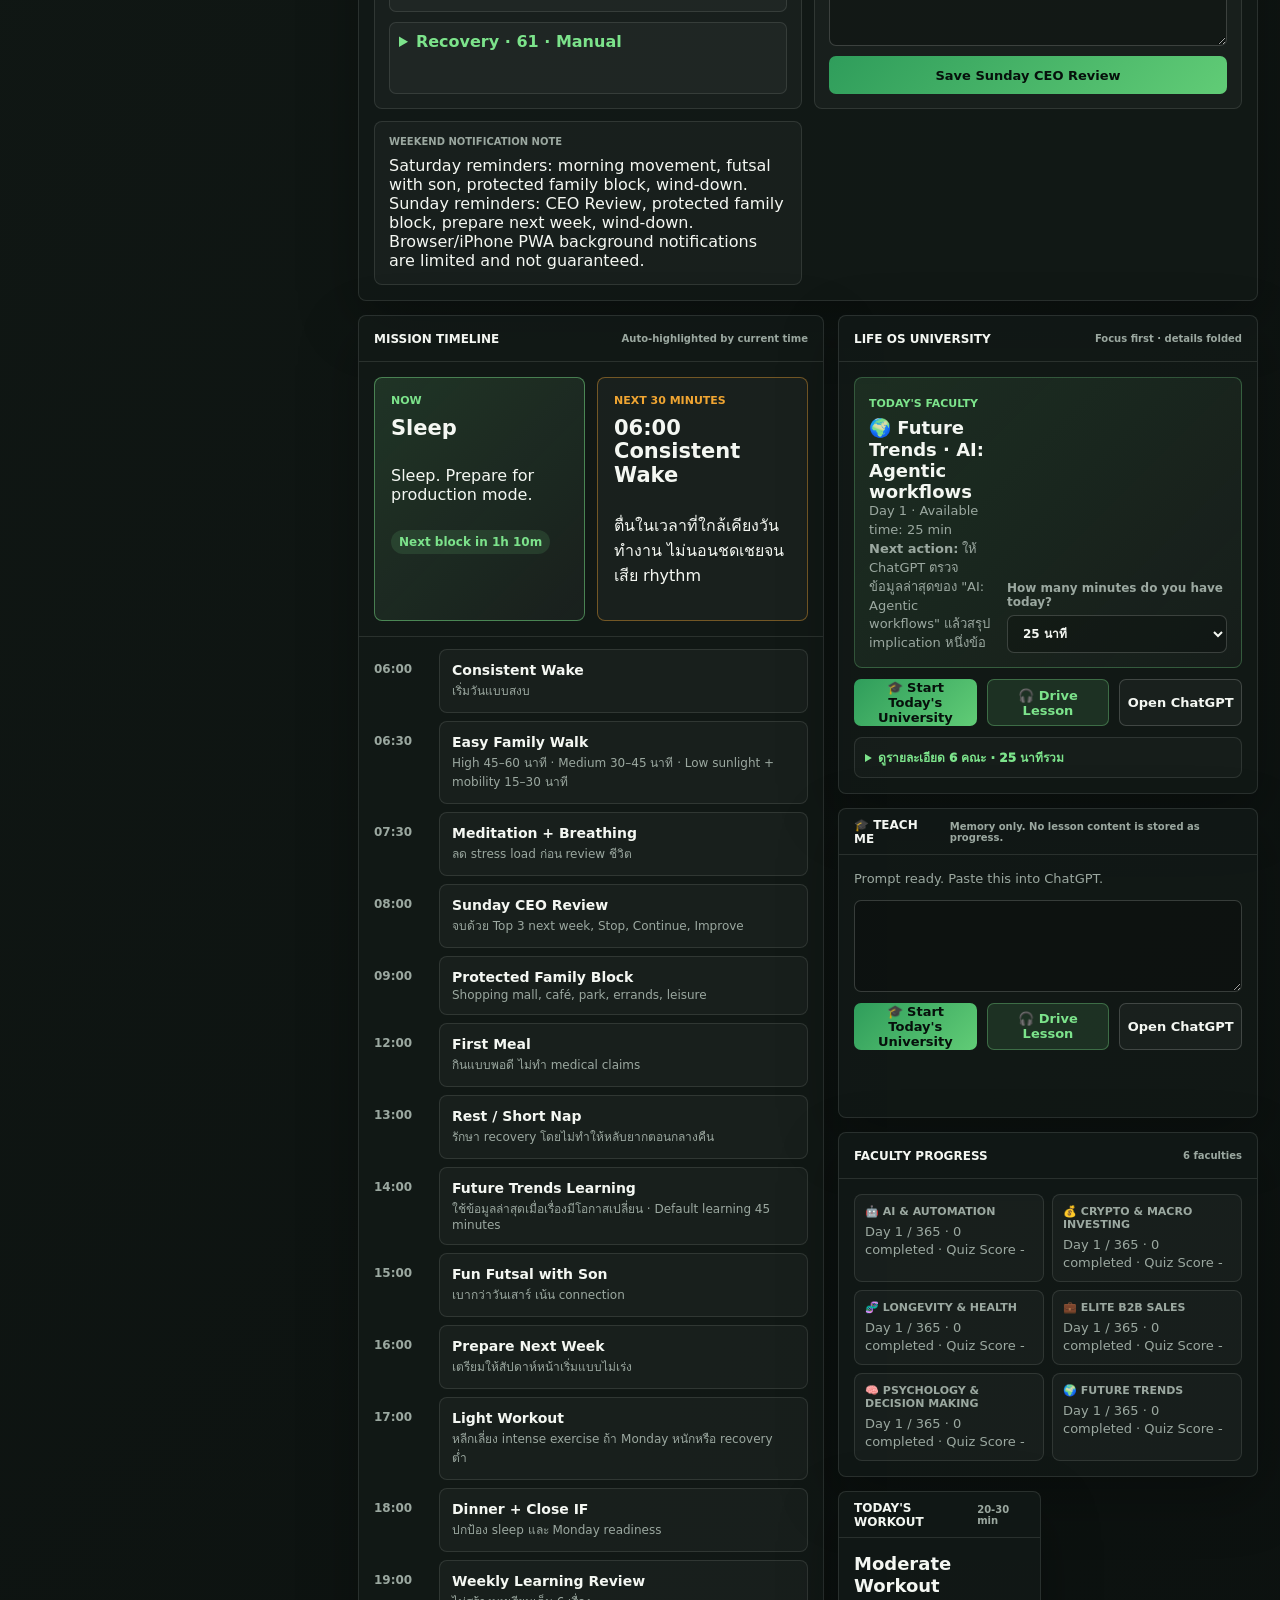
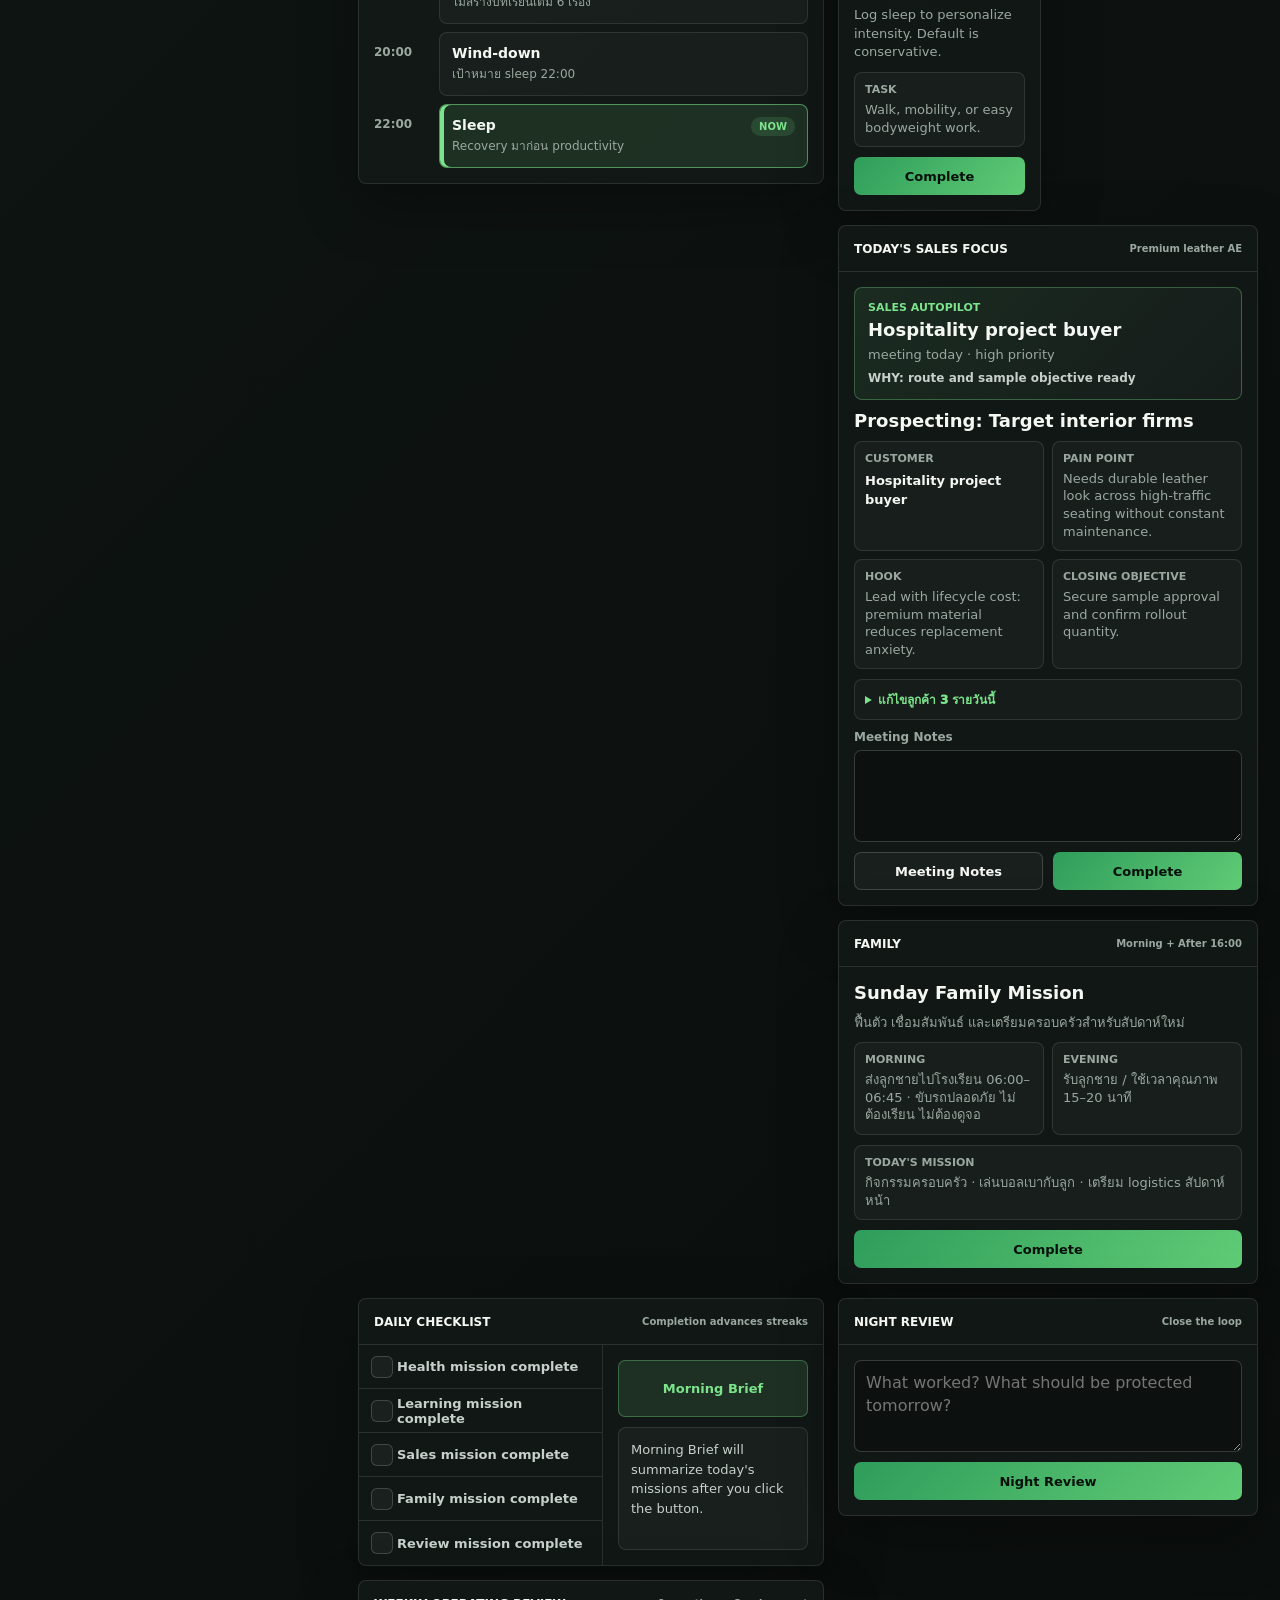
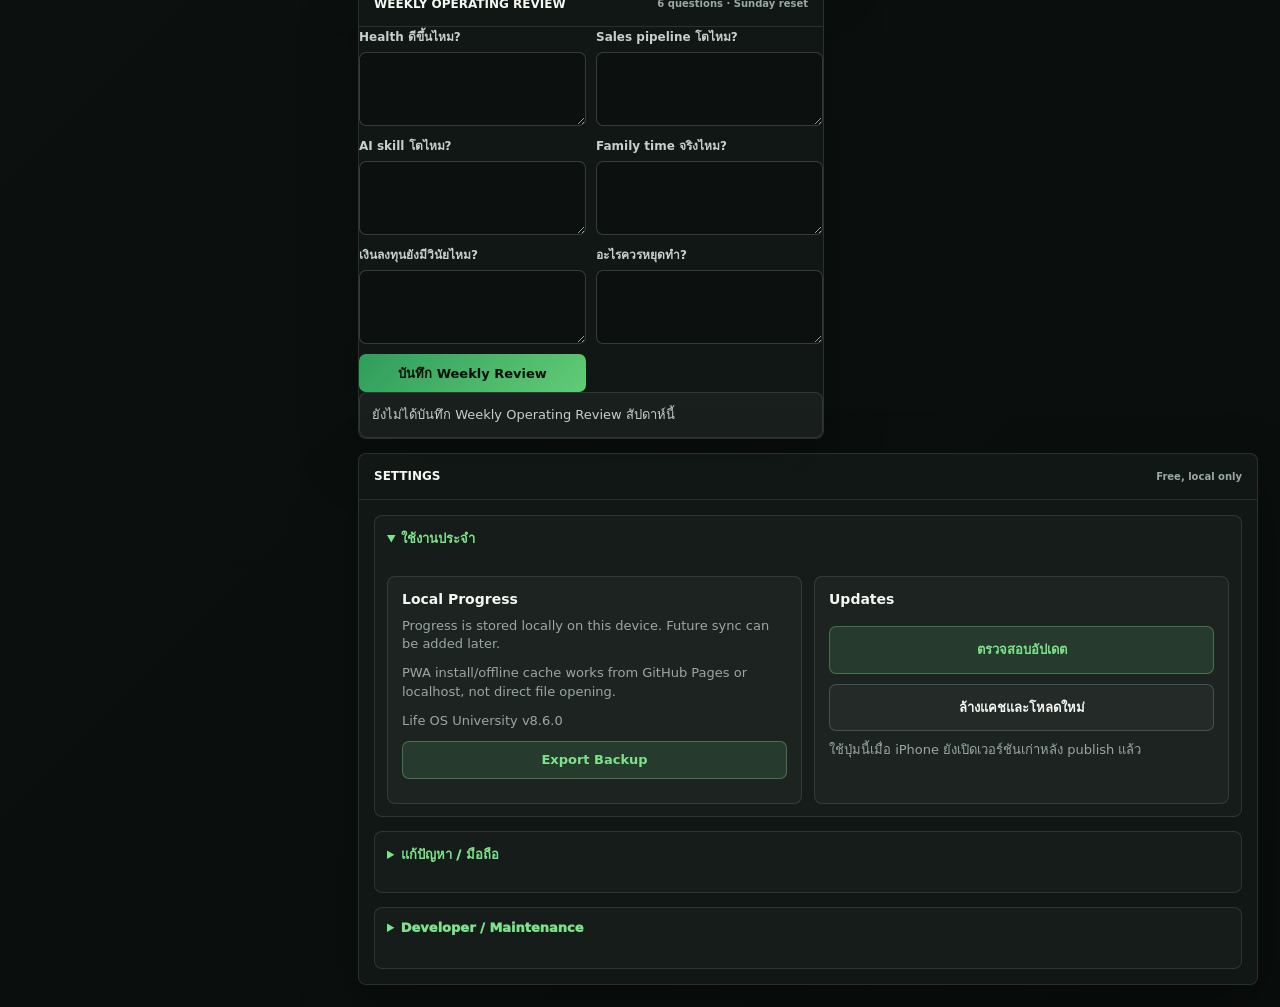
==== commit ac292fe0: "Life OS v8.6.0" ====
--- a/index.html
+++ b/index.html
@@ -8,7 +8,7 @@
   <meta name="apple-mobile-web-app-capable" content="yes">
   <meta name="apple-mobile-web-app-status-bar-style" content="black-translucent">
   <meta name="apple-mobile-web-app-title" content="Life OS">
-  <title>Life OS University 8.5.1</title>
+  <title>Life OS University 8.6.0</title>
   <link rel="icon" href="data:image/svg+xml,%3Csvg xmlns='http://www.w3.org/2000/svg' viewBox='0 0 32 32'%3E%3Crect width='32' height='32' rx='7' fill='%23090d0c'/%3E%3Cpath d='M16 7l9 5v8l-9 5-9-5v-8l9-5z' fill='none' stroke='%237ce38b' stroke-width='2'/%3E%3Cpath d='M16 12v8M12 16h8' stroke='%237ce38b' stroke-width='2' stroke-linecap='round'/%3E%3C/svg%3E">
   <link rel="manifest" href="manifest.webmanifest">
   <link rel="apple-touch-icon" href="assets/icons/icon-192.png">
@@ -44,7 +44,7 @@
           </svg>
         </div>
         <div>
-          <h1>LIFE OS 8.5.1</h1>
+          <h1>LIFE OS 8.6.0</h1>
           <span data-i18n="brandSubtitle">Local Executive Operating System</span>
         </div>
       </div>
@@ -156,6 +156,7 @@
           <div class="browser-command-metrics" id="browserCommandMetrics"></div>
           <div class="browser-top-three" id="browserTopThree"></div>
           <div class="browser-command-actions" id="browserCommandActions"></div>
+          <div class="discipline-rail" id="disciplineRail"></div>
         </div>
       </section>
 
--- a/styles/main.css
+++ b/styles/main.css
@@ -778,6 +778,106 @@
   grid-column: 1 / -1;
   min-height: 54px;
   font-size: 15px;
+}
+
+.discipline-rail {
+  grid-column: 1 / -1;
+  display: grid;
+  gap: 8px;
+  padding-top: 2px;
+}
+
+.discipline-rail-head {
+  display: flex;
+  align-items: end;
+  justify-content: space-between;
+  gap: 12px;
+}
+
+.discipline-rail-head span {
+  color: var(--green);
+  font-size: 12px;
+  font-weight: 950;
+  text-transform: uppercase;
+}
+
+.discipline-rail-head small {
+  max-width: 620px;
+  color: var(--muted);
+  font-size: 11px;
+  line-height: 1.3;
+  text-align: right;
+}
+
+.discipline-slot-list {
+  display: grid;
+  grid-template-columns: repeat(2, minmax(0, 1fr));
+  gap: 7px;
+}
+
+.discipline-slot {
+  display: grid;
+  grid-template-columns: 72px minmax(0, 1fr) auto;
+  gap: 8px;
+  align-items: center;
+  min-height: 58px;
+  padding: 8px;
+  border: 1px solid var(--line);
+  border-radius: 7px;
+  background: rgba(255, 255, 255, .032);
+}
+
+.discipline-slot.active {
+  border-color: rgba(124, 227, 139, .7);
+  background: linear-gradient(135deg, rgba(124, 227, 139, .16), rgba(127, 179, 255, .06));
+  box-shadow: 0 0 0 1px rgba(124, 227, 139, .08);
+}
+
+.discipline-slot.past {
+  opacity: .55;
+}
+
+.discipline-slot time {
+  color: var(--green);
+  font-size: 11px;
+  font-weight: 950;
+  font-variant-numeric: tabular-nums;
+}
+
+.discipline-slot strong {
+  display: block;
+  color: var(--text);
+  font-size: 12px;
+  line-height: 1.25;
+}
+
+.discipline-slot span {
+  display: -webkit-box;
+  overflow: hidden;
+  margin-top: 2px;
+  color: var(--soft);
+  font-size: 11px;
+  line-height: 1.3;
+  -webkit-box-orient: vertical;
+  -webkit-line-clamp: 2;
+}
+
+.discipline-slot em {
+  min-width: 54px;
+  padding: 5px 6px;
+  border: 1px solid var(--line);
+  border-radius: 999px;
+  color: var(--muted);
+  font-size: 10px;
+  font-style: normal;
+  font-weight: 900;
+  text-align: center;
+}
+
+.discipline-slot.active em {
+  border-color: rgba(124, 227, 139, .55);
+  color: var(--green);
+  background: var(--green-soft);
 }
 
 .weekly-review-form {
@@ -2232,6 +2332,7 @@
     .ceo-review-form,
     .weekly-review-form,
     .today-learning-summary,
+    .discipline-slot-list,
     .checklist,
     .stat-strip,
     .settings-grid,
@@ -2246,6 +2347,25 @@
 
   .browser-command-copy h3 {
     font-size: 18px;
+  }
+
+  .discipline-rail-head {
+    display: grid;
+    gap: 3px;
+  }
+
+  .discipline-rail-head small {
+    max-width: none;
+    text-align: left;
+  }
+
+  .discipline-slot {
+    grid-template-columns: 64px minmax(0, 1fr);
+  }
+
+  .discipline-slot em {
+    grid-column: 2;
+    justify-self: start;
   }
 
   .browser-mini-metric b {
